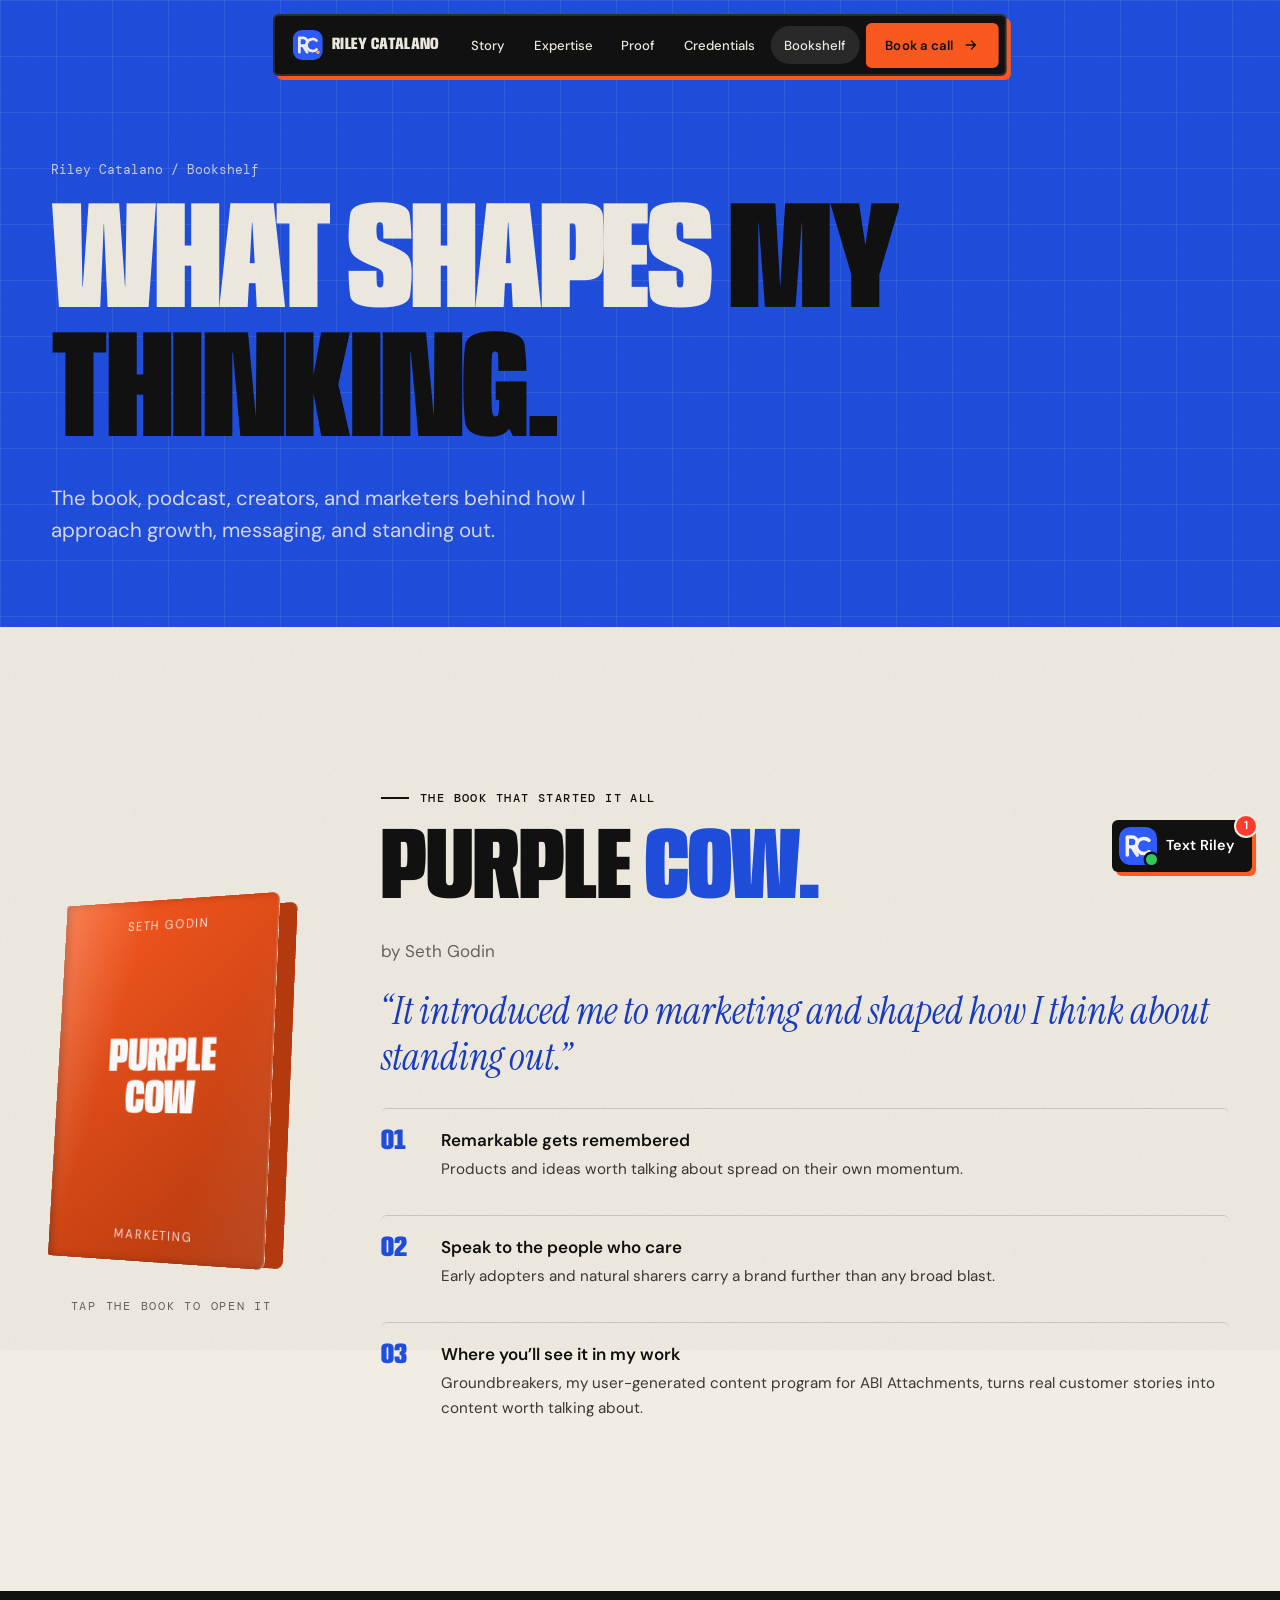
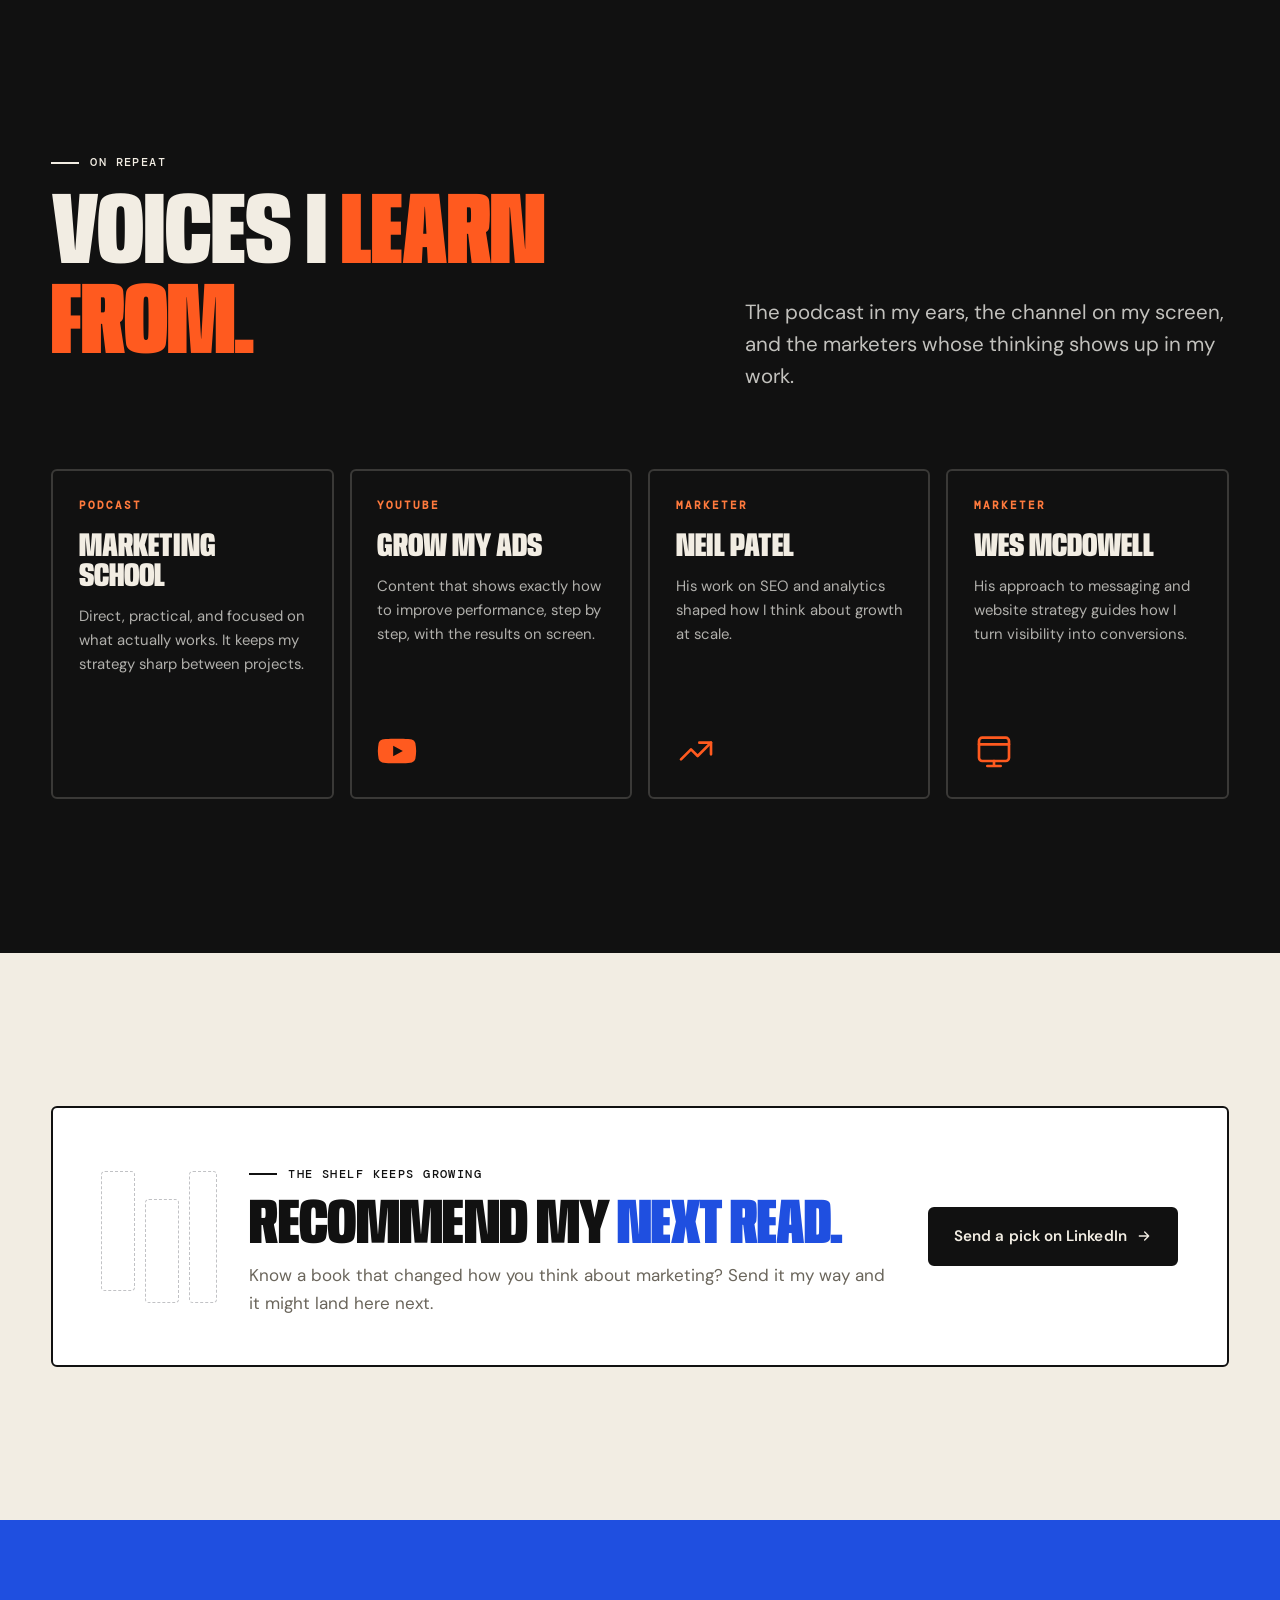
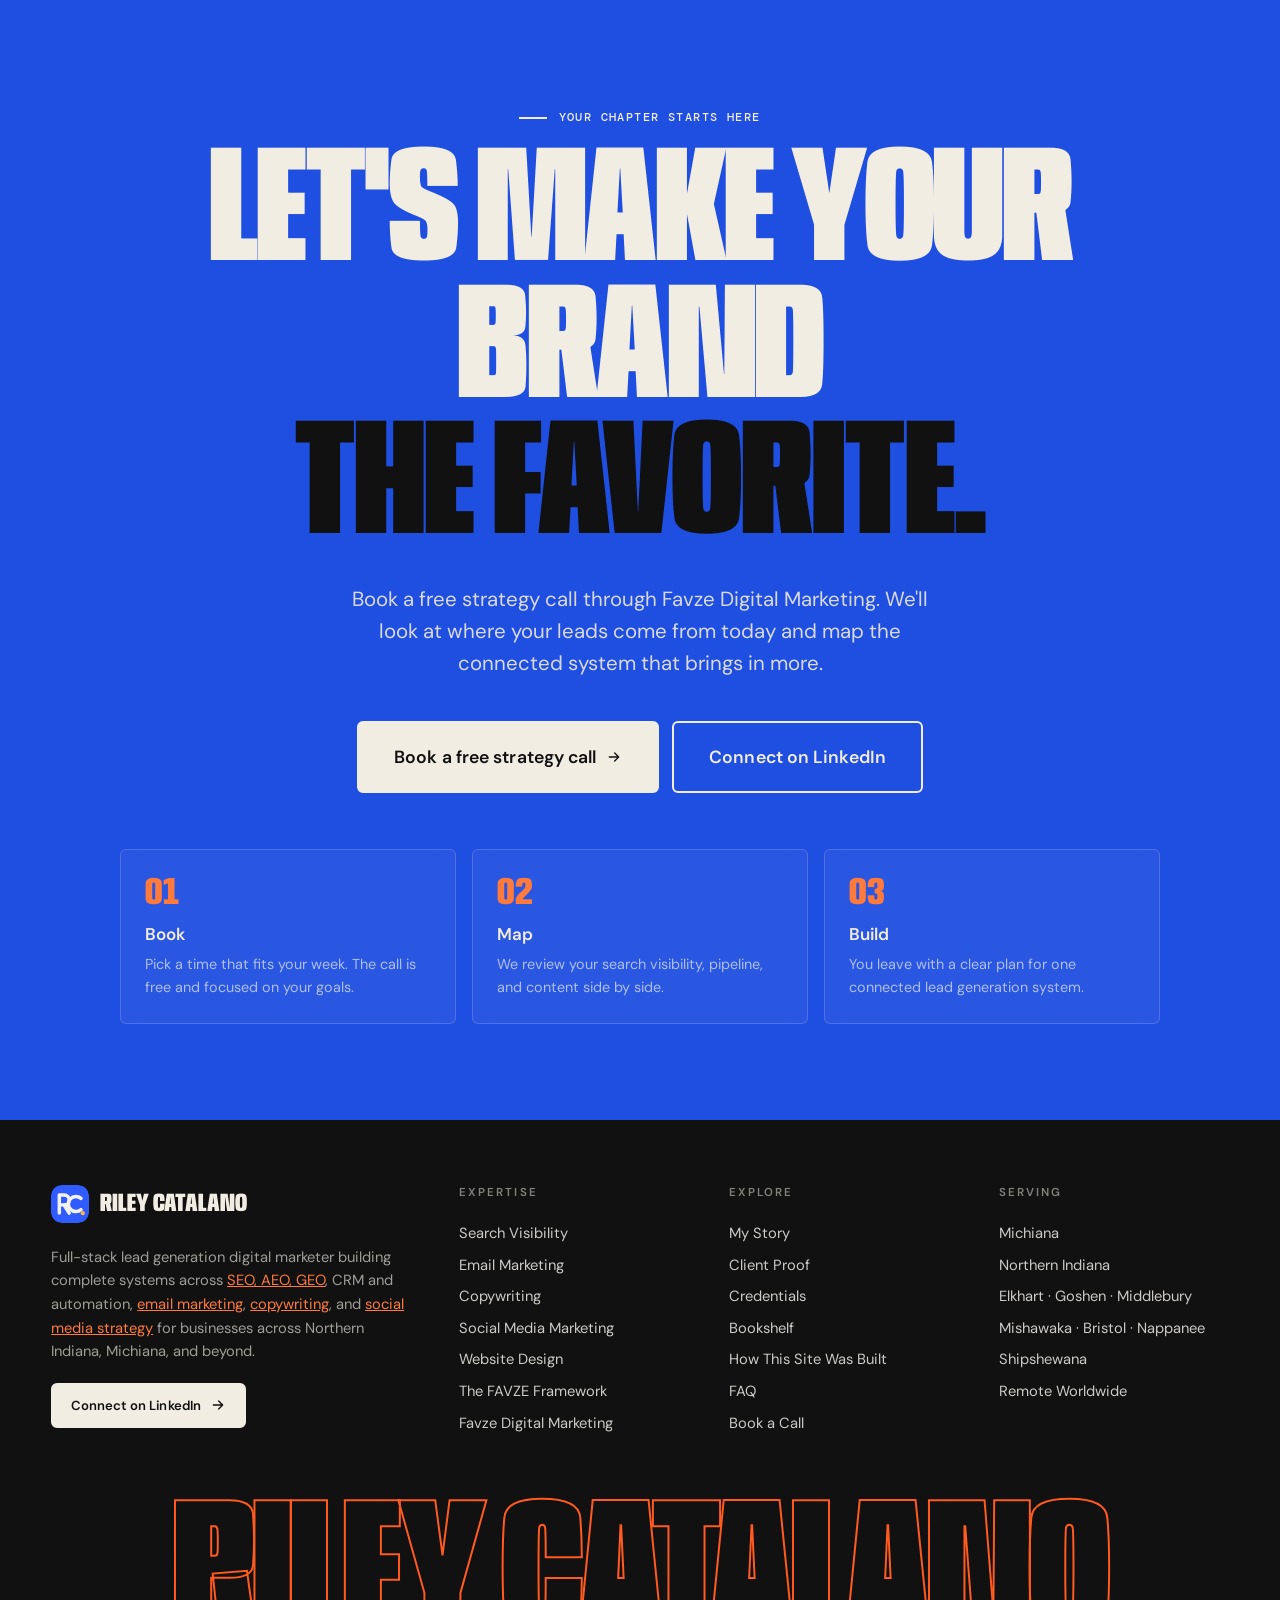
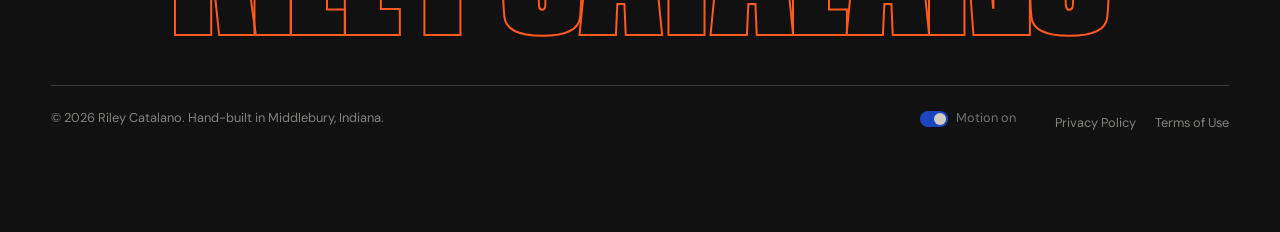
==== bookshelf.html @ 2ee54df8 "Poster restyle: cream, ink, cobalt, signal orange - Purple and lavender retired; flat color blocks, " ====
<!DOCTYPE html>
<html lang="en">
<head>
<meta charset="UTF-8">
<meta name="viewport" content="width=device-width, initial-scale=1.0">
<meta name="theme-color" content="#060918">
<title>Bookshelf: What Shapes My Thinking | Riley Catalano</title>
<meta name="description" content="The book, podcast, YouTube creator, and marketers that shape how Riley Catalano approaches growth, messaging, SEO, and standing out, starting with Purple Cow by Seth Godin.">
<meta name="author" content="Riley Catalano">
<meta name="robots" content="index, follow">
<link rel="canonical" href="https://rileycatalano.com/bookshelf">
<meta property="og:type" content="website">
<meta property="og:title" content="Bookshelf: What Shapes My Thinking | Riley Catalano">
<meta property="og:description" content="The book, podcast, YouTube creator, and marketers that shape how Riley Catalano approaches growth, messaging, SEO, and standing out, starting with Purple Cow by Seth Godin.">
<meta property="og:url" content="https://rileycatalano.com/bookshelf">
<meta property="og:site_name" content="Riley Catalano Portfolio">
<meta name="twitter:card" content="summary_large_image">
<meta name="twitter:title" content="Bookshelf: What Shapes My Thinking | Riley Catalano">
<meta name="twitter:description" content="The book, podcast, YouTube creator, and marketers that shape how Riley Catalano approaches growth, messaging, SEO, and standing out, starting with Purple Cow by Seth Godin.">
<link rel="icon" href="/assets/img/favicon.svg" type="image/svg+xml">
<link rel="preload" href="/assets/fonts/anybody-latin-standard-normal.woff2" as="font" type="font/woff2" crossorigin>
<link rel="preload" href="/assets/fonts/dm-sans-latin-opsz-normal.woff2" as="font" type="font/woff2" crossorigin>
<script>try{if(localStorage.getItem("rc-motion")==="off")document.documentElement.classList.add("rm")}catch(e){}</script>
<link rel="stylesheet" href="/assets/css/site.css">

<script type="application/ld+json">
{
 "@context": "https://schema.org",
 "@type": "CollectionPage",
 "name": "Bookshelf: What Shapes My Thinking | Riley Catalano",
 "url": "https://rileycatalano.com/bookshelf",
 "about": {
  "@type": "Person",
  "name": "Riley Catalano",
  "url": "https://rileycatalano.com/",
  "sameAs": [
   "https://rileycatalano.com",
   "https://www.linkedin.com/in/rileycatalano/"
  ]
 },
 "mainEntity": {
  "@type": "ItemList",
  "itemListElement": [
   {
    "@type": "ListItem",
    "position": 1,
    "item": {
     "@type": "Book",
     "name": "Purple Cow",
     "author": {
      "@type": "Person",
      "name": "Seth Godin"
     }
    }
   },
   {
    "@type": "ListItem",
    "position": 2,
    "item": {
     "@type": "PodcastSeries",
     "name": "Marketing School"
    }
   },
   {
    "@type": "ListItem",
    "position": 3,
    "item": {
     "@type": "CreativeWorkSeries",
     "name": "Grow My Ads"
    }
   },
   {
    "@type": "ListItem",
    "position": 4,
    "item": {
     "@type": "Person",
     "name": "Neil Patel"
    }
   },
   {
    "@type": "ListItem",
    "position": 5,
    "item": {
     "@type": "Person",
     "name": "Wes McDowell"
    }
   }
  ]
 }
}
</script>
<script type="application/ld+json">
{
 "@context": "https://schema.org",
 "@type": "BreadcrumbList",
 "itemListElement": [
  {
   "@type": "ListItem",
   "position": 1,
   "name": "Riley Catalano",
   "item": "https://rileycatalano.com/"
  },
  {
   "@type": "ListItem",
   "position": 2,
   "name": "Bookshelf",
   "item": "https://rileycatalano.com/bookshelf"
  }
 ]
}
</script>
</head>
<body>
<a class="skip" href="#main">Skip to content</a>
<div class="progress" aria-hidden="true"></div>
<div class="grain" aria-hidden="true"></div>
<div class="cursor-ring" aria-hidden="true"><span></span></div>
<div class="cursor" aria-hidden="true"></div>

<header class="nav" role="banner">
  <a href="/" class="nav-logo" aria-label="Riley Catalano, home"><svg class="rc-mark" viewBox="0 0 48 48" aria-hidden="true" focusable="false"><rect width="48" height="48" rx="13" fill="#2F5BFF"/><g fill="none" stroke="#F4F2ED" stroke-width="4.4" stroke-linecap="round" stroke-linejoin="round"><path d="M10.5 35.5V12.5h6.2a6.3 6.3 0 0 1 0 12.6h-6.2M16.4 25.1l6.6 10.4"/><path d="M37.92 16.87A9.6 9.6 0 1 0 37.92 31.13"/></g><circle cx="40.2" cy="35.6" r="2.7" fill="#FFB23E"/></svg>Riley Catalano</a>
  <nav aria-label="Primary">
    <ul class="nav-links">
      <li><a href="/#story">Story</a></li>
      <li><a href="/#expertise">Expertise</a>
        <div class="nav-drop">
          <a href="/search-visibility">Search Visibility <small>SEO · AEO · GEO</small></a>
          <a href="/email-marketing">Email Marketing <small>Automation</small></a>
          <a href="/copywriting">Copywriting <small>Brand + Articles</small></a>
          <a href="/social-media-marketing">Social Media <small>9 platforms</small></a>
          <a href="/website-design">Website Design <small>Design + Build</small></a>
        </div>
      </li>
      <li class="hide-md"><a href="/#proof">Proof</a></li>
      <li><a href="/certifications">Credentials</a></li>
      <li><a href="/bookshelf" aria-current="page">Bookshelf</a></li>
    </ul>
  </nav>
  <a href="/#book" class="btn btn-sm" data-magnetic=".25">Book a call <span class="arrow"><svg width="16" height="16" viewBox="0 0 24 24" fill="none" stroke="currentColor" stroke-width="2" stroke-linecap="round" stroke-linejoin="round" aria-hidden="true"><path d="M5 12h14M13 6l6 6-6 6"/></svg></span></a>
  <button class="menu-btn" aria-label="Open menu" aria-expanded="false" aria-controls="mobile-menu"><span></span></button>
</header>

<div class="mobile-menu" id="mobile-menu">
  <a href="/#story">Story</a>
  <a href="/#expertise">Expertise</a>
  <a href="/#proof">Proof</a>
  <a href="/certifications">Credentials</a>
  <a href="/bookshelf">Bookshelf</a>
  <a href="/#book">Book a call</a>
  <div class="mm-sub">
    <a href="/search-visibility">Search Visibility</a><a href="/email-marketing">Email Marketing</a><a href="/copywriting">Copywriting</a><a href="/social-media-marketing">Social Media</a><a href="/website-design">Website Design</a>
  </div>
</div>

<main id="main">
<section class="page-hero" data-theme="dark" aria-labelledby="ph-title">
  <div class="aurora" aria-hidden="true"><b></b><b></b><b></b><b></b></div>
  <div class="hero-grid" aria-hidden="true"></div>
  <div class="wrap">
    <nav class="crumbs" aria-label="Breadcrumb"><a href="/">Riley Catalano</a><span aria-hidden="true">/</span><span aria-current="page">Bookshelf</span></nav>
    <h1 id="ph-title" data-split>What shapes <em>my thinking.</em></h1>
    <p class="lead" data-reveal>The book, podcast, creators, and marketers behind how I approach growth, messaging, and standing out.</p>
  </div>
</section>

<section class="section" aria-labelledby="pc-title">
  <div class="wrap shelf-feature">
    <div class="book-wrap" data-reveal><button type="button" class="book-btn" aria-pressed="false" aria-label="Open Purple Cow by Seth Godin to read my margin note" data-cursor="Open">
      <span class="book" style="--c1:#FF5A1F;--c2:#B83A0E">
        <span class="shadow"></span><span class="back"></span><span class="spine"></span><span class="pages"></span>
        <span class="inside"><span class="note-k">My margin note</span><span class="note">Stand out instead of blending in.</span><span class="note-s">Remarkable gets remembered.<br>Remembered gets chosen.</span><span class="note-sig">Riley</span></span>
        <span class="front"><span class="cover-in" aria-hidden="true"><i>Property of</i>Riley Catalano</span><span class="a">Seth Godin</span><span class="t">Purple<br>Cow</span><span class="a">Marketing</span></span>
      </span>
    </button><p class="book-hint" aria-hidden="true">Tap the book to open it</p></div>
    <div>
      <span class="eyebrow" data-reveal>The book that started it all</span>
      <h2 class="h2" id="pc-title" data-split>Purple <em>Cow.</em></h2>
      <p class="muted" data-reveal>by Seth Godin</p>
      <p class="pull" data-reveal>“It introduced me to marketing and shaped how I think about standing out.”</p>
      <div class="lessons">
        <div class="lesson" data-reveal><b>01</b><div><h4>Remarkable gets remembered</h4><p>Products and ideas worth talking about spread on their own momentum.</p></div></div>
        <div class="lesson" data-reveal><b>02</b><div><h4>Speak to the people who care</h4><p>Early adopters and natural sharers carry a brand further than any broad blast.</p></div></div>
        <div class="lesson" data-reveal><b>03</b><div><h4>Where you’ll see it in my work</h4><p>Groundbreakers, my user-generated content program for ABI Attachments, turns real customer stories into content worth talking about.</p></div></div>
      </div>
    </div>
  </div>
</section>

<section class="section dark" data-theme="dark" aria-labelledby="minds-title">
  <div class="wrap">
    <div class="section-head">
      <div><span class="eyebrow" data-reveal>On repeat</span><h2 class="h2" id="minds-title" data-split>Voices I <em>learn from.</em></h2></div>
      <p class="lead" data-reveal>The podcast in my ears, the channel on my screen, and the marketers whose thinking shows up in my work.</p>
    </div>
    <div class="minds">
      <article class="mind" data-reveal><span class="kind">Podcast</span><h3>Marketing School</h3><p>Direct, practical, and focused on what actually works. It keeps my strategy sharp between projects.</p><div class="ic"><div class="eq" aria-hidden="true"><i style="--i:0"></i><i style="--i:1"></i><i style="--i:2"></i><i style="--i:3"></i><i style="--i:4"></i><i style="--i:5"></i><i style="--i:6"></i><i style="--i:7"></i><i style="--i:8"></i></div></div></article>
      <article class="mind" data-reveal style="--d:.08s"><span class="kind">YouTube</span><h3>Grow My Ads</h3><p>Content that shows exactly how to improve performance, step by step, with the results on screen.</p><div class="ic"><svg viewBox="0 0 24 24" fill="currentColor" aria-hidden="true"><path d="M23 7.2a3 3 0 0 0-2.1-2.1C19 4.6 12 4.6 12 4.6s-7 0-8.9.5A3 3 0 0 0 1 7.2 31 31 0 0 0 .5 12 31 31 0 0 0 1 16.8a3 3 0 0 0 2.1 2.1c1.9.5 8.9.5 8.9.5s7 0 8.9-.5a3 3 0 0 0 2.1-2.1 31 31 0 0 0 .5-4.8 31 31 0 0 0-.5-4.8zM9.7 15.1V8.9L15.5 12z"/></svg></div></article>
      <article class="mind" data-reveal style="--d:.16s"><span class="kind">Marketer</span><h3>Neil Patel</h3><p>His work on SEO and analytics shaped how I think about growth at scale.</p><div class="ic"><svg viewBox="0 0 24 24" fill="none" stroke="currentColor" stroke-width="1.6" stroke-linecap="round" stroke-linejoin="round" aria-hidden="true"><path d="M3 17l6-6 4 4 8-8"/><path d="M14 7h7v7"/></svg></div></article>
      <article class="mind" data-reveal style="--d:.24s"><span class="kind">Marketer</span><h3>Wes McDowell</h3><p>His approach to messaging and website strategy guides how I turn visibility into conversions.</p><div class="ic"><svg viewBox="0 0 24 24" fill="none" stroke="currentColor" stroke-width="1.6" stroke-linecap="round" stroke-linejoin="round" aria-hidden="true"><rect x="3" y="4" width="18" height="14" rx="2"/><path d="M3 8h18M8 21h8M12 18v3"/></svg></div></article>
    </div>
  </div>
</section>

<section class="section" aria-labelledby="next-title">
  <div class="wrap">
    <div class="next-up" data-reveal>
      <div class="ghost-books" aria-hidden="true"><i></i><i></i><i></i></div>
      <div><span class="eyebrow">The shelf keeps growing</span><h2 class="h2" id="next-title" style="font-size:clamp(2.2rem,5vw,4rem);margin:.8rem 0 .6rem">Recommend my <em>next read.</em></h2><p class="muted">Know a book that changed how you think about marketing? Send it my way and it might land here next.</p></div>
      <a href="https://www.linkedin.com/in/rileycatalano/" target="_blank" rel="noopener noreferrer" class="btn" data-magnetic>Send a pick on LinkedIn <span class="arrow"><svg width="16" height="16" viewBox="0 0 24 24" fill="none" stroke="currentColor" stroke-width="2" stroke-linecap="round" stroke-linejoin="round" aria-hidden="true"><path d="M5 12h14M13 6l6 6-6 6"/></svg></span></a>
    </div>
  </div>
</section>
</main>

<section class="finale" id="book" data-theme="dark" aria-labelledby="book-title">
  <div class="aurora" aria-hidden="true"><b></b><b></b><b></b><b></b></div>
  <div class="wrap">
    <span class="eyebrow" data-reveal>Your chapter starts here</span>
    <h2 class="finale-title" id="book-title" data-reveal style="--d:.1s">Let's make your brand <em>the favorite.</em></h2>
    <p class="lead" data-reveal style="--d:.2s">Book a free strategy call through Favze Digital Marketing. We'll look at where your leads come from today and map the connected system that brings in more.</p>
    <div class="hero-ctas" style="justify-content:center" data-reveal>
      <a href="https://favze.com/free-consultation" class="btn btn-light big-cta" data-magnetic data-cursor="Book" data-burst>Book a free strategy call <span class="arrow"><svg width="16" height="16" viewBox="0 0 24 24" fill="none" stroke="currentColor" stroke-width="2" stroke-linecap="round" stroke-linejoin="round" aria-hidden="true"><path d="M5 12h14M13 6l6 6-6 6"/></svg></span></a>
      <a href="https://www.linkedin.com/in/rileycatalano/" target="_blank" rel="noopener noreferrer" class="btn btn-ghost big-cta" data-magnetic>Connect on LinkedIn</a>
    </div>
    <div class="book-cards">
      <div class="book-card" data-reveal><b>01</b><h4>Book</h4><p>Pick a time that fits your week. The call is free and focused on your goals.</p></div>
      <div class="book-card" data-reveal style="--d:.1s"><b>02</b><h4>Map</h4><p>We review your search visibility, pipeline, and content side by side.</p></div>
      <div class="book-card" data-reveal style="--d:.2s"><b>03</b><h4>Build</h4><p>You leave with a clear plan for one connected lead generation system.</p></div>
    </div>
  </div>
</section>

<footer class="footer" data-theme="dark">
  <div class="wrap">
    <div class="footer-grid">
      <div>
        <a href="/" class="footer-brand"><svg class="rc-mark" viewBox="0 0 48 48" aria-hidden="true" focusable="false"><rect width="48" height="48" rx="13" fill="#2F5BFF"/><g fill="none" stroke="#F4F2ED" stroke-width="4.4" stroke-linecap="round" stroke-linejoin="round"><path d="M10.5 35.5V12.5h6.2a6.3 6.3 0 0 1 0 12.6h-6.2M16.4 25.1l6.6 10.4"/><path d="M37.92 16.87A9.6 9.6 0 1 0 37.92 31.13"/></g><circle cx="40.2" cy="35.6" r="2.7" fill="#FFB23E"/></svg>Riley Catalano</a>
        <p>Full-stack lead generation digital marketer building complete systems across <a href="/search-visibility">SEO, AEO, GEO</a>, CRM and automation, <a href="/email-marketing">email marketing</a>, <a href="/copywriting">copywriting</a>, and <a href="/social-media-marketing">social media strategy</a> for businesses across Northern Indiana, Michiana, and beyond.</p>
        <a href="https://www.linkedin.com/in/rileycatalano/" target="_blank" rel="noopener noreferrer" class="btn btn-sm btn-light">Connect on LinkedIn <span class="arrow"><svg width="16" height="16" viewBox="0 0 24 24" fill="none" stroke="currentColor" stroke-width="2" stroke-linecap="round" stroke-linejoin="round" aria-hidden="true"><path d="M5 12h14M13 6l6 6-6 6"/></svg></span></a>
      </div>
      <div class="col">
        <h4>Expertise</h4>
        <a href="/search-visibility">Search Visibility</a>
        <a href="/email-marketing">Email Marketing</a>
        <a href="/copywriting">Copywriting</a>
        <a href="/social-media-marketing">Social Media Marketing</a>
        <a href="/website-design">Website Design</a>
        <a href="https://favze.com/favze-framework">The FAVZE Framework</a>
        <a href="https://favze.com">Favze Digital Marketing</a>
      </div>
      <div class="col">
        <h4>Explore</h4>
        <a href="/#story">My Story</a>
        <a href="/#proof">Client Proof</a>
        <a href="/certifications">Credentials</a>
        <a href="/bookshelf">Bookshelf</a>
        <a href="/how-its-built">How This Site Was Built</a>
        <a href="/#faq">FAQ</a>
        <a href="/#book">Book a Call</a>
      </div>
      <div class="col">
        <h4>Serving</h4>
        <a href="https://favze.com/areas-served">Michiana</a>
        <a href="https://favze.com/areas-served">Northern Indiana</a>
        <a href="https://favze.com/areas-served">Elkhart · Goshen · Middlebury</a>
        <a href="https://favze.com/areas-served">Mishawaka · Bristol · Nappanee</a>
        <a href="https://favze.com/areas-served">Shipshewana</a>
        <a href="https://favze.com/areas-served">Remote Worldwide</a>
      </div>
    </div>
    <div class="footer-word" aria-hidden="true">Riley Catalano</div>
    <div class="footer-legal">
      <span>© <span data-year>2026</span> Riley Catalano. Hand-built in Middlebury, Indiana.</span>
      <span><a href="/privacy-policy">Privacy Policy</a><a href="/terms-of-use">Terms of Use</a></span>
    </div>
  </div>
</footer>

<div class="toast" role="status" aria-live="polite"></div>
<script src="/assets/js/lenis.min.js" defer></script>
<script src="/assets/js/site.js" defer></script>
<script src="/assets/js/chat.js" defer></script>
</body>
</html>
---- assets/css/site.css ----
/* =========================================================
   Riley Catalano · Site design system
   Fonts are self-hosted for speed and privacy.
   ========================================================= */

@font-face{font-family:'Anybody';src:url('../fonts/anybody-latin-standard-normal.woff2') format('woff2');font-weight:100 900;font-stretch:50% 150%;font-style:normal;font-display:swap}
@font-face{font-family:'Anybody';src:url('../fonts/anybody-latin-standard-italic.woff2') format('woff2');font-weight:100 900;font-stretch:50% 150%;font-style:italic;font-display:swap}
@font-face{font-family:'DM Sans';src:url('../fonts/dm-sans-latin-opsz-normal.woff2') format('woff2');font-weight:100 1000;font-style:normal;font-display:swap}
@font-face{font-family:'DM Sans';src:url('../fonts/dm-sans-latin-opsz-italic.woff2') format('woff2');font-weight:100 1000;font-style:italic;font-display:swap}
@font-face{font-family:'Instrument Serif';src:url('../fonts/instrument-serif-latin-400-normal.woff2') format('woff2');font-weight:400;font-style:normal;font-display:swap}
@font-face{font-family:'DM Mono';src:url('../fonts/dm-mono-latin-400-normal.woff2') format('woff2');font-weight:400;font-style:normal;font-display:swap}
@font-face{font-family:'DM Mono';src:url('../fonts/dm-mono-latin-500-normal.woff2') format('woff2');font-weight:500;font-style:normal;font-display:swap}
@font-face{font-family:'Instrument Serif';src:url('../fonts/instrument-serif-latin-400-italic.woff2') format('woff2');font-weight:400;font-style:italic;font-display:swap}

:root{
  /* Poster system: cream paper, ink, cobalt, signal orange. Flat color, hard edges, big condensed type. */
  --paper:#F2EDE3;
  --paper-2:#E7E0D2;
  --ink:#111111;
  --ink-2:#3A3833;
  --muted:#6A655B;
  --night:#111111;
  --night-2:#1C1C1C;
  --blue:#173CC4;
  --electric:#1F4FE0;
  --cobalt:var(--electric);
  --sky:#FF7A3D;
  --amber:#FF5A1F;
  --orange:var(--amber);
  --blush:var(--amber);
  --lilac:#F2EDE3;
  --mint:#34c759;
  --line:rgba(17,17,17,.16);
  --line-light:rgba(242,237,227,.18);
  --display:'Anybody','Arial Narrow',sans-serif;
  --body:'DM Sans',system-ui,sans-serif;
  --serif:'Instrument Serif',Georgia,serif;
  --mono:'DM Mono',ui-monospace,Menlo,monospace;
  --gutter:clamp(16px,4vw,56px);
  --max:1320px;
  --r:6px;
  --ease:cubic-bezier(.22,1,.36,1);
  --spring:cubic-bezier(.34,1.56,.64,1);
}

*,*::before,*::after{box-sizing:border-box;margin:0;padding:0}
html{-webkit-text-size-adjust:100%;scroll-padding-top:90px}
html.lenis,html.lenis body{height:auto}
.lenis.lenis-smooth{scroll-behavior:auto!important}
body{background:var(--paper);color:var(--ink);font-family:var(--body);font-size:17px;line-height:1.6;font-weight:400;font-optical-sizing:auto;overflow-x:hidden;-webkit-font-smoothing:antialiased;text-rendering:optimizeLegibility}
img,svg{display:block;max-width:100%}
a{color:inherit}
button{font:inherit;color:inherit;background:none;border:0;cursor:pointer}
::selection{background:var(--electric);color:#fff}
:focus-visible{outline:2px solid var(--electric);outline-offset:3px;border-radius:6px}
.sr-only{position:absolute;width:1px;height:1px;padding:0;margin:-1px;overflow:hidden;clip:rect(0,0,0,0);white-space:nowrap;border:0}
.skip{position:fixed;left:16px;top:-60px;z-index:1000;background:var(--ink);color:var(--paper);padding:.7rem 1.1rem;border-radius:999px;text-decoration:none;transition:top .3s var(--ease)}
.skip:focus{top:16px}

@view-transition{navigation:auto}
::view-transition-old(root){animation:vt-out .35s var(--ease) both}
::view-transition-new(root){animation:vt-in .55s var(--ease) both}
@keyframes vt-out{to{opacity:0;transform:translateY(-14px)}}
@keyframes vt-in{from{opacity:0;transform:translateY(18px)}}

/* ---------- Grain ---------- */
.grain{position:fixed;inset:-50%;z-index:900;pointer-events:none;opacity:.075;mix-blend-mode:multiply;
  background-image:url("data:image/svg+xml,%3Csvg xmlns='http://www.w3.org/2000/svg' width='220' height='220'%3E%3Cfilter id='n'%3E%3CfeTurbulence type='fractalNoise' baseFrequency='.9' numOctaves='3' stitchTiles='stitch'/%3E%3CfeColorMatrix values='0 0 0 0 0 0 0 0 0 0 0 0 0 0 0 0 0 0 .9 0'/%3E%3C/filter%3E%3Crect width='100%25' height='100%25' filter='url(%23n)'/%3E%3C/svg%3E");
  animation:grain 1.2s steps(6) infinite}
@keyframes grain{0%{transform:translate(0,0)}20%{transform:translate(-3%,2%)}40%{transform:translate(2%,-3%)}60%{transform:translate(-2%,-1%)}80%{transform:translate(3%,3%)}100%{transform:translate(0,0)}}

/* ---------- Cursor ---------- */
.cursor,.cursor-ring{position:fixed;top:0;left:0;pointer-events:none;z-index:950;opacity:0;transition:opacity .3s}
.cursor{width:8px;height:8px;margin:-4px 0 0 -4px;border-radius:50%;background:var(--electric)}
.cursor-ring{width:44px;height:44px;margin:-22px 0 0 -22px;border-radius:50%;border:1.5px solid var(--electric);display:grid;place-items:center;transition:width .35s var(--ease),height .35s var(--ease),margin .35s var(--ease),background .35s,border-color .35s,opacity .3s}
.cursor-ring span{font-size:.62rem;font-weight:600;letter-spacing:.12em;text-transform:uppercase;color:#fff;opacity:0;transition:opacity .2s}
.has-cursor .cursor,.has-cursor .cursor-ring{opacity:1}
.cursor-ring.is-hover{width:70px;height:70px;margin:-35px 0 0 -35px;background:rgba(61,107,255,.14)}
.cursor-ring.is-label{width:92px;height:92px;margin:-46px 0 0 -46px;background:var(--electric);border-color:var(--electric)}
.cursor-ring.is-label span{opacity:1}
.cursor-ring.is-label + .cursor,.cursor.is-hidden{opacity:0!important}

/* ---------- Progress ---------- */
.progress{position:fixed;top:0;left:0;height:3px;width:100%;z-index:960;transform-origin:0 50%;transform:scaleX(var(--p,0));background:linear-gradient(90deg,var(--electric),var(--lilac),var(--blush))}

/* ---------- Nav ---------- */
.nav{position:fixed;top:14px;left:50%;transform:translateX(-50%);z-index:800;display:flex;align-items:center;gap:.4rem;padding:.42rem .42rem .42rem 1.1rem;border-radius:999px;background:rgba(245,243,238,.72);backdrop-filter:blur(18px) saturate(1.6);-webkit-backdrop-filter:blur(18px) saturate(1.6);border:1px solid rgba(255,255,255,.6);box-shadow:0 10px 40px -12px rgba(11,13,26,.25);width:max-content;max-width:calc(100% - 24px);transition:transform .5s var(--ease),background .4s}
.nav.is-hidden{transform:translate(-50%,-200%)}
.nav.on-dark{background:rgba(13,18,48,.55);border-color:rgba(255,255,255,.12);color:var(--paper)}
.nav-logo{font-family:var(--display);font-weight:800;font-stretch:72%;font-size:1.05rem;letter-spacing:.02em;text-transform:uppercase;text-decoration:none;margin-right:.7rem;display:flex;align-items:center;gap:.55rem;white-space:nowrap}
.nav-logo i{width:9px;height:9px;border-radius:50%;background:var(--electric);box-shadow:0 0 0 4px rgba(61,107,255,.22);animation:pulse 2.4s ease-in-out infinite}
@keyframes pulse{50%{box-shadow:0 0 0 8px rgba(61,107,255,0)}}
.nav-links{display:flex;align-items:center;gap:.1rem;list-style:none}
.nav-links>li{position:relative}
.nav-links a,.nav-links button{display:block;font-size:.82rem;font-weight:500;text-decoration:none;padding:.55rem .85rem;border-radius:999px;transition:background .25s,color .25s;white-space:nowrap}
.nav-links a:hover,.nav-links button:hover,.nav-links a[aria-current="page"]{background:rgba(11,13,26,.07)}
.nav.on-dark .nav-links a:hover,.nav.on-dark .nav-links button:hover,.nav.on-dark .nav-links a[aria-current="page"]{background:rgba(255,255,255,.1)}
.nav-drop{position:absolute;top:calc(100% + 10px);left:50%;transform:translate(-50%,6px);min-width:240px;padding:.5rem;border-radius:18px;background:var(--paper);color:var(--ink);box-shadow:0 24px 60px -18px rgba(11,13,26,.35);border:1px solid var(--line);opacity:0;visibility:hidden;transition:all .3s var(--ease)}
.nav-links li:hover .nav-drop,.nav-links li:focus-within .nav-drop,.nav-drop.open{opacity:1;visibility:visible;transform:translate(-50%,0)}
.nav-drop a{display:flex!important;justify-content:space-between;align-items:center;padding:.7rem .9rem!important;border-radius:12px!important}
.nav-drop a:hover{background:var(--paper-2)!important}
.nav-drop small{color:var(--muted);font-size:.72rem}
.btn{--bg:var(--ink);--fg:var(--paper);position:relative;display:inline-flex;align-items:center;gap:.6rem;padding:.95rem 1.5rem;border-radius:999px;background:var(--bg);color:var(--fg);text-decoration:none;font-weight:600;font-size:.95rem;letter-spacing:.005em;overflow:hidden;isolation:isolate;transition:transform .35s var(--ease),box-shadow .35s;will-change:transform}
.btn::before{content:'';position:absolute;inset:0;z-index:-1;background:linear-gradient(110deg,var(--electric),#173CC4 55%,var(--blush));transform:translateY(101%);transition:transform .55s var(--ease)}
.btn:hover::before{transform:translateY(0)}
.btn:hover{box-shadow:0 18px 40px -14px rgba(61,107,255,.6)}
.btn .arrow{display:inline-block;transition:transform .35s var(--ease)}
.btn:hover .arrow{transform:translateX(4px) rotate(-45deg)}
.btn-sm{padding:.62rem 1.1rem;font-size:.82rem}
.btn-light{--bg:var(--paper);--fg:var(--ink)}
.btn-light:hover{color:#fff}
.btn-ghost{--bg:transparent;--fg:currentColor;box-shadow:inset 0 0 0 1.5px currentColor}
.btn-ghost:hover{color:#fff;box-shadow:none}
.menu-btn{display:none;width:44px;height:44px;border-radius:50%;background:var(--ink);color:var(--paper);place-items:center}
.menu-btn span,.menu-btn span::before{display:block;width:16px;height:1.5px;background:currentColor;position:relative;transition:transform .35s var(--ease)}
.menu-btn span::before{content:'';position:absolute;top:5px}
.menu-btn span{transform:translateY(-2.5px)}
.menu-open .menu-btn span{transform:rotate(45deg)}
.menu-open .menu-btn span::before{transform:translateY(-5px) rotate(-90deg)}
.mobile-menu{position:fixed;inset:0;z-index:790;background:var(--night);color:var(--paper);display:flex;flex-direction:column;justify-content:center;padding:6rem var(--gutter) 3rem;clip-path:circle(0 at calc(100% - 40px) 40px);transition:clip-path .7s var(--ease);visibility:hidden}
.menu-open .mobile-menu{clip-path:circle(150% at calc(100% - 40px) 40px);visibility:visible}
.mobile-menu a{font-family:var(--display);font-weight:800;font-stretch:65%;text-transform:uppercase;font-size:clamp(2.4rem,11vw,4.5rem);line-height:1;text-decoration:none;padding:.2rem 0;display:block;opacity:0;transform:translateY(30px);transition:opacity .5s,transform .6s var(--ease)}
.menu-open .mobile-menu a{opacity:1;transform:none}
.mobile-menu a:nth-child(2){transition-delay:.05s}.mobile-menu a:nth-child(3){transition-delay:.1s}.mobile-menu a:nth-child(4){transition-delay:.15s}.mobile-menu a:nth-child(5){transition-delay:.2s}.mobile-menu a:nth-child(6){transition-delay:.25s}.mobile-menu a:nth-child(7){transition-delay:.3s}
.mobile-menu .mm-sub{display:flex;flex-wrap:wrap;gap:.5rem;margin-top:2rem}
.mobile-menu .mm-sub a{font-family:var(--body);font-size:.85rem;font-weight:500;text-transform:none;border:1px solid var(--line-light);border-radius:999px;padding:.55rem 1rem}

/* ---------- Layout ---------- */
.wrap{width:100%;max-width:var(--max);margin:0 auto;padding:0 var(--gutter)}
.section{padding:clamp(5rem,12vw,10rem) 0;position:relative}
.dark{background:var(--night);color:var(--paper)}
.dark .muted{color:rgba(245,243,238,.66)}
.muted{color:var(--muted)}
.eyebrow{display:inline-flex;align-items:center;gap:.7rem;font-size:.74rem;font-weight:600;letter-spacing:.2em;text-transform:uppercase}
.eyebrow::before{content:'';width:28px;height:1.5px;background:currentColor;opacity:.55}
.eyebrow .dot{width:7px;height:7px;border-radius:50%;background:var(--electric)}
.display{font-family:var(--display);font-weight:850;font-stretch:66%;text-transform:uppercase;line-height:.9;letter-spacing:-.005em}
.h2{font-family:var(--display);font-weight:850;font-stretch:64%;text-transform:uppercase;font-size:clamp(2.8rem,8vw,7rem);line-height:.88;letter-spacing:-.01em;margin:1.1rem 0 1.4rem}
.h2 em,.serif{font-family:var(--serif);font-style:italic;font-weight:400;text-transform:none;letter-spacing:-.01em;font-stretch:100%}
.h2 em{color:var(--electric)}
.dark .h2 em{color:var(--sky)}
.lead{font-size:clamp(1.08rem,1.6vw,1.3rem);line-height:1.55;max-width:44ch;color:var(--ink-2)}
.dark .lead{color:rgba(245,243,238,.78)}
.section-head{display:grid;grid-template-columns:1.3fr 1fr;gap:2rem 4rem;align-items:end;margin-bottom:clamp(2.5rem,6vw,5rem)}
.section-head .lead{justify-self:end}
.chip{display:inline-flex;align-items:center;gap:.4rem;font-size:.78rem;font-weight:500;padding:.38rem .8rem;border-radius:999px;border:1px solid var(--line);background:rgba(255,255,255,.5);white-space:nowrap}
.dark .chip{border-color:var(--line-light);background:rgba(255,255,255,.04)}
.textlink{text-decoration:none;background:linear-gradient(currentColor,currentColor) 0 100%/100% 1px no-repeat;transition:background-size .4s var(--ease)}
.textlink:hover{background-size:0 1px;background-position:100% 100%}

/* ---------- Reveal ---------- */
[data-reveal]{opacity:0;transform:translateY(34px);transition:opacity 1s var(--ease),transform 1.1s var(--ease);transition-delay:var(--d,0s)}
[data-reveal].is-in{opacity:1;transform:none}
.split .w{display:inline-block;overflow:hidden;vertical-align:top;padding-bottom:.06em;margin-bottom:-.06em}
.split .w>span{display:inline-block;transform:translateY(105%);transition:transform 1s var(--ease);transition-delay:calc(var(--i)*45ms)}
.split.is-in .w>span{transform:none}

/* ---------- Hero ---------- */
.hero{position:relative;min-height:100svh;background:var(--night);color:var(--paper);overflow:hidden;display:flex;flex-direction:column;justify-content:flex-end;padding:8rem 0 clamp(2rem,5vw,3.5rem);isolation:isolate}
.aurora{position:absolute;inset:-20%;z-index:-2;filter:blur(70px) saturate(1.3);transform:translate3d(calc(var(--mx,0)*-30px),calc(var(--my,0)*-30px),0)}
.aurora b{position:absolute;border-radius:50%;mix-blend-mode:screen;opacity:.85}
.aurora b:nth-child(1){width:55vw;height:55vw;left:5%;top:5%;background:radial-gradient(circle,#2b5fd4 0%,transparent 65%);animation:float1 18s ease-in-out infinite}
.aurora b:nth-child(2){width:45vw;height:45vw;right:0;top:15%;background:radial-gradient(circle,#173CC4 0%,transparent 65%);animation:float2 22s ease-in-out infinite}
.aurora b:nth-child(3){width:40vw;height:40vw;left:35%;bottom:0;background:radial-gradient(circle,#FFB23E 0%,transparent 62%);opacity:.55;animation:float3 26s ease-in-out infinite}
.aurora b:nth-child(4){width:30vw;height:30vw;left:0;bottom:10%;background:radial-gradient(circle,#0a3da3 0%,transparent 65%);animation:float2 20s ease-in-out infinite reverse}
@keyframes float1{50%{transform:translate(12vw,8vh) scale(1.15)}}
@keyframes float2{50%{transform:translate(-10vw,10vh) scale(.9)}}
@keyframes float3{50%{transform:translate(-8vw,-12vh) scale(1.2)}}
.hero-grid{position:absolute;inset:0;z-index:-1;background-image:linear-gradient(rgba(255,255,255,.05) 1px,transparent 1px),linear-gradient(90deg,rgba(255,255,255,.05) 1px,transparent 1px);background-size:80px 80px;mask-image:radial-gradient(ellipse 70% 60% at 50% 40%,#000 20%,transparent 75%);-webkit-mask-image:radial-gradient(ellipse 70% 60% at 50% 40%,#000 20%,transparent 75%)}
.hero-top{display:flex;justify-content:space-between;align-items:flex-start;gap:2rem;margin-bottom:auto;padding-top:2rem}
.hero-top .eyebrow{color:rgba(245,243,238,.8)}
.status{display:inline-flex;align-items:center;gap:.6rem;font-size:.8rem;padding:.5rem .95rem;border-radius:999px;background:rgba(255,255,255,.07);border:1px solid rgba(255,255,255,.14);backdrop-filter:blur(10px)}
.status i{width:8px;height:8px;border-radius:50%;background:var(--mint);box-shadow:0 0 12px var(--mint);animation:pulse-g 2s infinite}
@keyframes pulse-g{50%{opacity:.4}}
.kinetic{font-family:var(--display);text-transform:uppercase;line-height:.8;font-size:clamp(4.6rem,16.5vw,17rem);letter-spacing:-.015em;margin:clamp(2rem,6vh,4rem) 0 0;user-select:none;white-space:nowrap}
.kinetic .row{display:block;will-change:transform}
.kinetic .row+.row{margin-left:clamp(1rem,8vw,9rem)}
.kinetic .ch{display:inline-block;font-weight:var(--w,820);font-stretch:var(--s,62%);transition:font-weight .5s var(--ease),font-stretch .5s var(--ease),color .4s;font-variation-settings:normal}
.kinetic .row:nth-child(2) .ch{color:transparent;-webkit-text-stroke:clamp(1.5px,.22vw,3px) var(--sky);transition:font-weight .5s var(--ease),font-stretch .5s var(--ease),color .35s,-webkit-text-stroke-color .35s}
.kinetic .row:nth-child(2) .ch.hot{color:var(--amber);-webkit-text-stroke-color:var(--amber)}
@keyframes sheen{to{background-position:300% 0}}
.hero-bottom{display:grid;grid-template-columns:1.2fr auto;gap:2rem 3rem;align-items:end;margin-top:clamp(1.5rem,4vh,2.6rem)}
.hero-sub{font-size:clamp(1.15rem,2vw,1.6rem);line-height:1.35;max-width:30ch;font-weight:300}
.hero-sub .serif{font-size:1.15em;color:var(--sky)}
.rotator{display:inline-grid;vertical-align:bottom;font-size:1.18em;height:1.25em;line-height:1.25;overflow:hidden;clip-path:inset(0 -10px)}
.rotator span{grid-area:1/1;font-family:var(--serif);font-style:italic;line-height:1.25;color:var(--blush);transform:translateY(115%);transition:transform .8s var(--ease)}
.rotator span.on{transform:none}
.rotator span.out{transform:translateY(-115%)}
.hero-ctas{display:flex;flex-wrap:wrap;gap:.8rem}
.float{position:absolute;z-index:2;padding:.85rem 1.1rem;border-radius:18px;background:rgba(255,255,255,.08);border:1px solid rgba(255,255,255,.16);backdrop-filter:blur(14px);-webkit-backdrop-filter:blur(14px);box-shadow:0 20px 50px -20px rgba(0,0,0,.6);transform:translate3d(calc(var(--mx,0)*var(--depth)*1px),calc(var(--my,0)*var(--depth)*1px),0);transition:transform .2s linear}
.float b{display:block;font-family:var(--display);font-weight:850;font-stretch:70%;font-size:1.8rem;line-height:1}
.float span{font-size:.72rem;letter-spacing:.06em;color:rgba(245,243,238,.72)}
.float-1{top:27%;right:7%;--depth:40;animation:bob 6s ease-in-out infinite}
.float-2{top:35.5%;right:20%;--depth:-28;animation:bob 7s ease-in-out infinite .8s}
.float-3{top:24%;right:33%;--depth:22;animation:bob 8s ease-in-out infinite 1.6s}
.float-inner{animation:inherit}
@keyframes bob{50%{translate:0 -12px}}
.scroll-cue{display:flex;align-items:center;gap:.7rem;font-size:.72rem;letter-spacing:.2em;text-transform:uppercase;color:rgba(245,243,238,.6);margin-top:2.2rem}
.scroll-cue i{width:1px;height:38px;background:linear-gradient(var(--paper),transparent);position:relative;overflow:hidden}
.scroll-cue i::after{content:'';position:absolute;left:0;top:-40%;width:1px;height:40%;background:var(--blush);animation:drip 1.8s var(--ease) infinite}
@keyframes drip{to{top:110%}}

/* ---------- Marquee ---------- */
.marquee{overflow:hidden;padding:1.4rem 0;border-block:1px solid var(--line);background:var(--paper);white-space:nowrap}
.marquee-track{display:inline-flex;gap:2.4rem;align-items:center;animation:marq var(--speed,38s) linear infinite;will-change:transform}
.marquee:hover .marquee-track{animation-play-state:paused}
.marquee-track span{font-family:var(--display);font-weight:800;font-stretch:62%;font-size:clamp(1.8rem,4vw,3.4rem);text-transform:uppercase;line-height:1}
.marquee-track span:nth-child(odd){color:transparent;-webkit-text-stroke:1.2px var(--ink)}
.marquee-track svg{width:28px;height:28px;color:var(--electric);flex:none}
@keyframes marq{to{transform:translateX(-50%)}}
.marquee.reverse .marquee-track{animation-direction:reverse}

/* ---------- Story timeline ---------- */
.story{background:var(--paper)}
.story-pin{position:relative}
.story-sticky{position:sticky;top:0;height:100vh;overflow:hidden;display:flex;flex-direction:column;justify-content:center}
.story-track{display:flex;gap:clamp(1.5rem,3vw,3rem);padding:0 var(--gutter);will-change:transform;align-items:stretch}
.chapter{flex:none;width:min(78vw,620px);min-height:min(68vh,560px);border-radius:28px;padding:clamp(1.6rem,3vw,2.6rem);position:relative;overflow:hidden;display:flex;flex-direction:column;background:#fff;border:1px solid var(--line);box-shadow:0 30px 60px -40px rgba(11,13,26,.4);transition:transform .6s var(--ease)}
.chapter .yr{position:absolute;right:-.06em;bottom:-.2em;font-family:var(--display);font-weight:900;font-stretch:58%;font-size:clamp(9rem,20vw,16rem);line-height:.8;color:transparent;-webkit-text-stroke:1.5px rgba(11,13,26,.09);pointer-events:none}
.chapter .num{font-size:.75rem;font-weight:600;letter-spacing:.2em;text-transform:uppercase;color:var(--muted);display:flex;justify-content:space-between;gap:1rem}
.chapter .num b{color:var(--electric);font-weight:600}
.chapter h3{font-family:var(--display);font-weight:850;font-stretch:64%;text-transform:uppercase;font-size:clamp(2.2rem,4.4vw,3.8rem);line-height:.9;margin:1.6rem 0 1rem}
.chapter h3 em{font-family:var(--serif);font-weight:400;text-transform:none;font-stretch:100%;color:var(--electric)}
.chapter p{color:var(--ink-2);max-width:46ch;position:relative}
.chapter .proof{margin-top:auto;padding-top:1.6rem;display:flex;flex-wrap:wrap;gap:.5rem;position:relative}
.chapter .proof .chip{background:var(--paper)}
.chapter.c-dark{background:var(--night);color:var(--paper);border-color:transparent}
.chapter.c-dark p{color:rgba(245,243,238,.75)}
.chapter.c-dark .yr{-webkit-text-stroke-color:rgba(255,255,255,.1)}
.chapter.c-dark .num{color:rgba(245,243,238,.55)}
.chapter.c-dark h3 em{color:var(--sky)}
.chapter.c-dark .proof .chip{background:rgba(255,255,255,.06);border-color:var(--line-light)}
.chapter.c-blue{background:linear-gradient(150deg,#0a3da3,#3d6bff 60%,#173CC4);color:#fff;border-color:transparent}
.chapter.c-blue p{color:rgba(255,255,255,.85)}
.chapter.c-blue .num,.chapter.c-blue .num b{color:rgba(255,255,255,.75)}
.chapter.c-blue h3 em{color:var(--blush)}
.chapter.c-blue .yr{-webkit-text-stroke-color:rgba(255,255,255,.2)}
.chapter.c-blue .proof .chip{background:rgba(255,255,255,.12);border-color:rgba(255,255,255,.25)}
.chapter.c-blush{background:linear-gradient(160deg,#fff0f6,#ffd6e8);}
.chapter.c-intro{background:transparent;border:0;box-shadow:none;justify-content:center;width:min(86vw,560px)}
.chapter.c-intro .h2{margin:1rem 0}
.chapter .big-stat{font-family:var(--display);font-weight:900;font-stretch:60%;font-size:clamp(3.6rem,7vw,5.6rem);line-height:.85;position:relative}
.chapter .big-stat{width:100%}
.chapter .big-stat small{display:block;font-family:var(--body);font-weight:500;font-size:.85rem;line-height:1.45;letter-spacing:.01em;text-transform:none;font-stretch:100%;margin:.7rem 0 .4rem;opacity:.78;max-width:42ch}
.story-rail{display:flex;align-items:center;gap:1rem;margin:clamp(1.5rem,4vh,3rem) var(--gutter) 0;font-size:.72rem;letter-spacing:.16em;text-transform:uppercase;color:var(--muted)}
.rail{flex:1;height:2px;background:var(--line);border-radius:2px;position:relative;overflow:hidden}
.rail i{position:absolute;inset:0;transform-origin:0 50%;transform:scaleX(var(--sp,0));background:linear-gradient(90deg,var(--electric),var(--blush))}
.story-years{display:flex;justify-content:space-between;gap:.5rem;margin:.7rem var(--gutter) 0;font-family:var(--display);font-weight:700;font-stretch:70%;font-size:.95rem;color:var(--muted)}
.story-years span{transition:color .3s}
.story-years span.on{color:var(--ink)}
/* Vertical fallback */
.story.is-stacked .story-sticky{position:static;height:auto;overflow:visible}
.story.is-stacked .story-pin{height:auto!important}
.story.is-stacked .story-track{flex-direction:column;transform:none!important;align-items:center}
.story.is-stacked .chapter{width:100%;max-width:680px;min-height:0}
.story.is-stacked .story-rail,.story.is-stacked .story-years{display:none}
.story.is-stacked .chapter.c-intro{padding-left:0}

/* ---------- Proof (iMessage) ---------- */
.proof-sec{overflow:hidden}
.proof-grid{display:grid;grid-template-columns:1fr minmax(300px,420px);gap:clamp(2.5rem,6vw,6rem);align-items:center}
.phone{position:relative;border-radius:52px;padding:12px;background:linear-gradient(145deg,#2a2d3a,#0c0e16);box-shadow:0 0 0 1.5px #3a3e4d,0 60px 120px -40px rgba(61,107,255,.55),0 30px 60px -30px rgba(0,0,0,.8);transform:rotate(-3deg) translateY(var(--py,0));transition:transform .2s linear}
.phone-screen{border-radius:42px;background:#000;min-height:600px;overflow:hidden;display:flex;flex-direction:column;font-family:-apple-system,BlinkMacSystemFont,'SF Pro Text','DM Sans',sans-serif}
.phone-bar{display:flex;justify-content:space-between;align-items:center;padding:16px 28px 0;font-size:.82rem;font-weight:600;color:#fff}
.phone-bar .island{width:96px;height:28px;border-radius:20px;background:#0a0a0a;box-shadow:inset 0 0 0 1px #1a1a1a}
.phone-head{display:flex;flex-direction:column;align-items:center;gap:6px;padding:18px 0 14px;border-bottom:1px solid #1c1c1e;background:rgba(28,28,30,.6)}
.avatar{width:58px;height:58px;border-radius:50%;display:grid;place-items:center;font-weight:600;font-size:1.25rem;color:#fff;background:linear-gradient(180deg,#a5a9b8,#6e7383)}
.phone-head b{font-size:.78rem;font-weight:500;color:#fff;display:flex;align-items:center;gap:4px}
.phone-head b::after{content:'›';color:#8e8e93;font-size:.9rem}
.thread{flex:1;padding:18px 14px 26px;display:flex;flex-direction:column;gap:6px;justify-content:flex-end}
.stamp{text-align:center;font-size:.68rem;color:#8e8e93;margin:0 0 10px}
.stamp b{font-weight:600}
.bubble{position:relative;align-self:flex-start;max-width:80%;padding:9px 14px;border-radius:20px;background:#26252a;color:#fff;font-size:1.02rem;line-height:1.28;opacity:0;transform:translateY(16px) scale(.9);transform-origin:0 100%;transition:opacity .45s,transform .6s var(--spring)}
.bubble.tail::before{content:'';position:absolute;left:-6px;bottom:0;width:18px;height:18px;background:#26252a;border-bottom-right-radius:14px 12px}
.bubble.tail::after{content:'';position:absolute;left:-10px;bottom:0;width:10px;height:18px;background:#000;border-bottom-right-radius:10px}
.bubble.in{opacity:1;transform:none}
.bubble.typing{display:flex;gap:4px;padding:13px 15px;width:auto}
.bubble.typing i{width:8px;height:8px;border-radius:50%;background:#8e8e93;animation:dots 1.2s infinite}
.bubble.typing i:nth-child(2){animation-delay:.15s}.bubble.typing i:nth-child(3){animation-delay:.3s}
@keyframes dots{0%,60%,100%{opacity:.35;transform:none}30%{opacity:1;transform:translateY(-3px)}}
.tapback{position:absolute;right:-16px;top:-26px;width:38px;height:38px;border-radius:50%;background:var(--mint);display:grid;place-items:center;box-shadow:0 0 0 3px #000;transform:scale(0);transition:transform .55s var(--spring)}
.tapback::before,.tapback::after{content:'';position:absolute;border-radius:50%;background:var(--mint);box-shadow:0 0 0 2px #000}
.tapback::before{width:12px;height:12px;right:-2px;bottom:-4px}
.tapback::after{width:6px;height:6px;right:-9px;bottom:-11px}
.tapback.pop{transform:scale(1)}
.tapback svg{width:20px;height:20px;position:relative;z-index:1;filter:drop-shadow(0 1px 2px rgba(0,0,0,.25))}
.delivered{align-self:flex-end;font-size:.66rem;color:#8e8e93;opacity:0;transition:opacity .5s}
.delivered.in{opacity:1}
.quote-scrub{font-family:var(--display);font-weight:850;font-stretch:62%;text-transform:uppercase;font-size:clamp(3rem,9vw,8.4rem);line-height:.86;letter-spacing:-.01em;margin-top:clamp(4rem,10vw,8rem)}
.quote-scrub .w{color:rgba(245,243,238,.14);transition:color .25s}
.quote-scrub .w.lit{color:var(--paper)}
.quote-scrub .w.accent.lit{color:transparent;background:linear-gradient(100deg,var(--sky),var(--lilac),var(--blush));-webkit-background-clip:text;background-clip:text}
.attrib{display:flex;align-items:center;gap:1rem;margin-top:2rem}
.attrib .avatar{width:48px;height:48px;font-size:1rem;background:linear-gradient(135deg,#FFC970,#D7E0FF)}
.attrib b{display:block;font-weight:600}
.attrib span{font-size:.88rem}
.stars{display:flex;gap:3px;color:#ffc94d;margin-bottom:1rem}
.stars svg{width:18px;height:18px}

/* ---------- Stats ---------- */
.stats{display:grid;grid-template-columns:repeat(3,1fr);border-top:1px solid var(--line)}
.stat{padding:clamp(1.6rem,3vw,2.6rem) clamp(1rem,2vw,1.8rem);border-bottom:1px solid var(--line);position:relative}
.stat:not(:nth-child(3n)){border-right:1px solid var(--line)}
.stat b{display:block;font-family:var(--display);font-weight:900;font-stretch:58%;font-size:clamp(3.8rem,9vw,8rem);line-height:.85;letter-spacing:-.01em;font-variant-numeric:tabular-nums}
.stat b sup{font-size:.4em;vertical-align:top;color:var(--electric);margin-left:.05em}
.stat>span{display:block;margin-top:.8rem;color:var(--muted);font-size:.95rem;max-width:26ch}

/* ---------- Bento ---------- */
.bento{display:grid;grid-template-columns:repeat(6,1fr);gap:clamp(.8rem,1.4vw,1.2rem)}
.tile{--sx:50%;--sy:50%;position:relative;border-radius:var(--r);padding:clamp(1.4rem,2.4vw,2rem);background:#fff;border:1px solid var(--line);overflow:hidden;text-decoration:none;color:inherit;display:flex;flex-direction:column;min-height:300px;isolation:isolate;transition:transform .5s var(--ease),box-shadow .5s var(--ease)}
.tile::before{content:'';position:absolute;inset:0;z-index:-1;opacity:0;transition:opacity .4s;background:radial-gradient(420px circle at var(--sx) var(--sy),rgba(61,107,255,.14),transparent 60%)}
.tile:hover::before{opacity:1}
.tile:hover{transform:translateY(-4px);box-shadow:0 30px 60px -36px rgba(11,13,26,.45)}
.tile h3{font-family:var(--display);font-weight:850;font-stretch:66%;text-transform:uppercase;font-size:clamp(1.9rem,3vw,2.7rem);line-height:.9;margin-bottom:.8rem}
.tile p{color:var(--ink-2);font-size:.95rem;max-width:48ch}
.tile .tags{display:flex;flex-wrap:wrap;gap:.4rem;margin-top:1rem}
.tile .go{margin-top:auto;padding-top:1.4rem;display:flex;justify-content:space-between;align-items:center;font-weight:600;font-size:.9rem}
.tile .go i{width:42px;height:42px;border-radius:50%;display:grid;place-items:center;background:var(--ink);color:var(--paper);font-style:normal;transition:transform .45s var(--ease),background .3s}
.tile:hover .go i{transform:rotate(-45deg);background:var(--electric)}
.t-search{grid-column:span 4;background:var(--night);color:var(--paper);border-color:transparent}
.t-search p{color:rgba(245,243,238,.72)}
.t-search .go i{background:var(--paper);color:var(--ink)}
.t-email{grid-column:span 2}
.t-copy{grid-column:span 2;background:linear-gradient(160deg,#fff,#eef2ff)}
.t-social{grid-column:span 2;background:linear-gradient(160deg,#FFF7EA,#FFEBC9)}
.t-ai{grid-column:span 2}
.t-favze{grid-column:span 6;background:linear-gradient(130deg,#0a3da3,#3d6bff 55%,#173CC4);color:#fff;border-color:transparent;min-height:0}
.t-favze p{color:rgba(255,255,255,.85)}
.t-favze .go i{background:#fff;color:var(--blue)}
.searchbox{margin:1.2rem 0 .6rem;padding:.85rem 1.1rem;border-radius:999px;background:rgba(255,255,255,.08);border:1px solid rgba(255,255,255,.16);display:flex;align-items:center;gap:.7rem;font-size:.95rem;min-height:50px}
.searchbox svg{width:18px;height:18px;opacity:.7;flex:none}
.searchbox .caret{display:inline-block;width:1.5px;height:1.1em;background:var(--sky);margin-left:2px;vertical-align:middle;animation:blink 1s steps(1) infinite}
@keyframes blink{50%{opacity:0}}
.ai-answer{border-radius:16px;padding:1rem 1.1rem;background:linear-gradient(135deg,rgba(61,107,255,.22),rgba(31,79,224,.16));border:1px solid rgba(242,237,227,.25);font-size:.9rem;line-height:1.5;opacity:0;transform:translateY(10px);transition:all .6s var(--ease)}
.ai-answer.show{opacity:1;transform:none}
.ai-answer b{color:var(--sky);font-weight:600;display:flex;align-items:center;gap:.4rem;font-size:.72rem;letter-spacing:.14em;text-transform:uppercase;margin-bottom:.4rem}
.flow{display:flex;flex-direction:column;gap:.45rem;margin:1rem 0}
.flow-node{display:flex;align-items:center;gap:.6rem;font-size:.82rem;font-weight:500;padding:.55rem .8rem;border-radius:12px;background:var(--paper);border:1px solid var(--line);position:relative}
.flow-node i{width:9px;height:9px;border-radius:50%;background:var(--electric);flex:none}
.flow-node:nth-child(2) i{background:#173CC4}.flow-node:nth-child(3) i{background:var(--blush)}.flow-node:nth-child(4) i{background:var(--mint)}
.flow-node .pkt{position:absolute;right:.8rem;font-size:.7rem;color:var(--muted)}
.flow-node.active{border-color:var(--electric);box-shadow:0 0 0 3px rgba(61,107,255,.15)}
.typed{font-family:var(--serif);font-style:italic;font-size:1.6rem;line-height:1.2;margin:1rem 0;min-height:2.6em;color:var(--blue)}
.typed .caret{display:inline-block;width:2px;height:1em;background:var(--blue);vertical-align:-.12em;margin-left:2px;animation:blink 1s steps(1) infinite}
.orbit{position:relative;height:200px;margin:.4rem 0 .8rem}
.orbit span{position:absolute;left:50%;top:50%;font-size:.75rem;font-weight:600;padding:.4rem .7rem;border-radius:999px;background:#fff;border:1px solid var(--line);white-space:nowrap;animation:orb 16s linear infinite;animation-delay:calc(var(--i)*-1.78s)}
@keyframes orb{from{transform:translate(-50%,-50%) rotate(0) translateX(88px) rotate(0)}to{transform:translate(-50%,-50%) rotate(360deg) translateX(88px) rotate(-360deg)}}
.orbit::after{content:'';position:absolute;left:50%;top:50%;width:46px;height:46px;margin:-23px 0 0 -23px;border-radius:50%;background:radial-gradient(circle at 30% 30%,#ffd6e8,#FFB23E);box-shadow:0 0 30px rgba(255,178,62,.6)}
.ai-list{display:grid;grid-template-columns:1fr 1fr;gap:.45rem;margin:1rem 0}
.ai-list span{font-size:.8rem;font-weight:500;padding:.55rem .7rem;border-radius:12px;background:var(--paper);border:1px solid var(--line);display:flex;align-items:center;gap:.45rem}
.ai-list span::before{content:'';width:6px;height:6px;border-radius:50%;background:var(--mint)}
.favze-row{display:grid;grid-template-columns:1fr 1.4fr;gap:2rem 3rem;align-items:center}
.favze-letters{display:flex;gap:.4rem}
.favze-letters button{flex:1;font-family:var(--display);font-weight:900;font-stretch:60%;font-size:clamp(3rem,7vw,6.5rem);line-height:1;padding:.6rem 0 .5rem;border-radius:18px;background:rgba(255,255,255,.1);border:1px solid rgba(255,255,255,.18);color:#fff;transition:all .4s var(--ease)}
.favze-letters button:hover,.favze-letters button.on{background:#fff;color:var(--blue);font-stretch:100%;transform:translateY(-4px)}
.favze-detail{min-height:6.5rem;margin-top:1.1rem}
.favze-detail b{display:block;font-family:var(--display);font-weight:800;font-stretch:70%;font-size:1.5rem;text-transform:uppercase;line-height:1;margin-bottom:.4rem}

/* ---------- Work cards ---------- */
.work{display:grid;grid-template-columns:repeat(3,1fr);gap:1rem}
.wcard{--rx:0deg;--ry:0deg;--sx:50%;--sy:50%;position:relative;border-radius:var(--r);padding:1.6rem;background:rgba(255,255,255,.04);border:1px solid var(--line-light);transform:perspective(900px) rotateX(var(--rx)) rotateY(var(--ry));transition:transform .25s ease-out,border-color .3s;overflow:hidden;isolation:isolate}
.wcard::before{content:'';position:absolute;inset:0;z-index:-1;background:radial-gradient(360px circle at var(--sx) var(--sy),rgba(242,237,227,.16),transparent 60%);opacity:0;transition:opacity .4s}
.wcard:hover::before{opacity:1}
.wcard:hover{border-color:rgba(242,237,227,.4)}
.wcard .wn{font-family:var(--display);font-weight:700;font-stretch:70%;font-size:.95rem;color:var(--sky);margin-bottom:2.4rem;display:flex;justify-content:space-between}
.wcard h3{font-family:var(--display);font-weight:800;font-stretch:72%;text-transform:uppercase;font-size:1.5rem;line-height:.95;margin-bottom:.7rem}
.wcard h3 a{text-decoration:none}
.wcard p{font-size:.92rem;color:rgba(245,243,238,.68)}
.wcard.feature{grid-column:span 2;background:linear-gradient(140deg,rgba(61,107,255,.25),rgba(31,79,224,.12));}
.wcard.feature h3{font-size:clamp(2rem,3.4vw,3rem)}

/* ---------- Experience receipts ---------- */
.roles{border-top:1px solid var(--line)}
.role{border-bottom:1px solid var(--line)}
.role summary{list-style:none;cursor:pointer;display:grid;grid-template-columns:150px 1fr auto;gap:1.5rem;align-items:center;padding:1.6rem 0;transition:padding .4s var(--ease)}
.role summary::-webkit-details-marker{display:none}
.role summary:hover{padding-left:.8rem}
.role .when{font-size:.85rem;color:var(--muted)}
.role h3{font-family:var(--display);font-weight:850;font-stretch:66%;text-transform:uppercase;font-size:clamp(1.7rem,3.4vw,2.8rem);line-height:.92}
.role h3 small{display:block;font-family:var(--body);text-transform:none;font-weight:500;font-size:.95rem;color:var(--muted);margin-top:.35rem;font-stretch:100%}
.role .plus{width:46px;height:46px;border-radius:50%;border:1px solid var(--line);display:grid;place-items:center;transition:transform .45s var(--ease),background .3s}
.role[open] .plus{transform:rotate(45deg);background:var(--ink);color:var(--paper)}
.role-body{display:grid;grid-template-columns:150px 1fr;gap:1.5rem;padding:0 0 2.4rem}
.role-body ul{list-style:none;display:grid;gap:.75rem;max-width:80ch}
.role-body li{position:relative;padding-left:1.4rem;color:var(--ink-2)}
.role-body li::before{content:'';position:absolute;left:0;top:.68em;width:7px;height:7px;border-radius:50%;background:var(--electric)}
.role-body a{color:var(--blue)}
.role-body .tags{display:flex;flex-wrap:wrap;gap:.35rem;margin-top:1.6rem}
.role-body .tags span{font-size:.74rem;padding:.3rem .65rem;border-radius:999px;background:var(--paper-2)}
.badge-promo{display:inline-flex;align-items:center;gap:.35rem;font-size:.72rem;font-weight:600;letter-spacing:.06em;text-transform:uppercase;color:var(--blue);background:#e3eaff;padding:.3rem .65rem;border-radius:999px;margin-top:.6rem}

/* ---------- Skills explorer ---------- */
.skill-ui{display:flex;flex-wrap:wrap;gap:.8rem;align-items:center;margin-bottom:1.6rem}
.search{flex:1 1 280px;display:flex;align-items:center;gap:.7rem;padding:.9rem 1.2rem;border-radius:999px;background:#fff;border:1px solid var(--line);transition:box-shadow .3s,border-color .3s}
.search:focus-within{border-color:var(--electric);box-shadow:0 0 0 4px rgba(61,107,255,.15)}
.search svg{width:18px;height:18px;color:var(--muted);flex:none}
.search input{flex:1;border:0;background:none;font:inherit;font-size:1rem;outline:none;color:var(--ink);min-width:0}
.count{font-size:.85rem;color:var(--muted);font-variant-numeric:tabular-nums}
.filters{display:flex;flex-wrap:wrap;gap:.45rem;margin-bottom:2rem}
.filters button{font-size:.82rem;font-weight:500;padding:.5rem .95rem;border-radius:999px;border:1px solid var(--line);background:transparent;transition:all .25s}
.filters button:hover{border-color:var(--ink)}
.filters button[aria-pressed="true"]{background:var(--ink);color:var(--paper);border-color:var(--ink)}
.cloud{display:flex;flex-wrap:wrap;gap:.45rem}
.cloud span{font-size:.86rem;padding:.42rem .85rem;border-radius:999px;background:#fff;border:1px solid var(--line);transition:opacity .3s,transform .3s var(--ease),background .3s,color .3s}
.cloud span.dim{opacity:.16;transform:scale(.96)}
.cloud span.hit{background:var(--electric);color:#fff;border-color:var(--electric)}
.cloud span[hidden]{display:none}
.cloud.clamped{max-height:300px;overflow:hidden;-webkit-mask-image:linear-gradient(#000 55%,transparent);mask-image:linear-gradient(#000 55%,transparent)}
.cloud-more{display:flex;justify-content:center;margin-top:1.2rem}
.cloud-more[hidden]{display:none}

/* ---------- Teasers ---------- */
.teasers{display:grid;grid-template-columns:1fr 1fr;gap:1.2rem}
.teaser{position:relative;border-radius:28px;padding:clamp(1.8rem,3vw,2.8rem);min-height:460px;overflow:hidden;text-decoration:none;color:inherit;display:flex;flex-direction:column;isolation:isolate;transition:transform .6s var(--ease)}
.teaser:hover{transform:translateY(-6px)}
.teaser h3{font-family:var(--display);font-weight:850;font-stretch:62%;text-transform:uppercase;font-size:clamp(2.6rem,5vw,4.4rem);line-height:.88;margin:1rem 0}
.teaser h3 em{font-family:var(--serif);font-weight:400;text-transform:none;font-stretch:100%}
.teaser .go{margin-top:auto;display:flex;align-items:center;gap:.8rem;font-weight:600}
.teaser .go i{width:48px;height:48px;border-radius:50%;display:grid;place-items:center;font-style:normal;transition:transform .45s var(--ease)}
.teaser:hover .go i{transform:rotate(-45deg)}
.teaser-cert{background:var(--night);color:var(--paper)}
.teaser-cert .go i{background:var(--paper);color:var(--ink)}
.teaser-cert h3 em{color:var(--sky)}
.teaser-books{background:linear-gradient(150deg,#fff3ea,#ffd9e9 60%,#e7dcff)}
.teaser-books .go i{background:var(--ink);color:var(--paper)}
.teaser-books h3 em{color:#b0306a}
.bars{display:grid;gap:.55rem;margin:1rem 0 2rem;max-width:420px}
.bar{display:grid;grid-template-columns:120px 1fr 32px;gap:.7rem;align-items:center;font-size:.82rem}
.bar i{height:8px;border-radius:8px;background:rgba(255,255,255,.08);overflow:hidden;position:relative}
.bar i::after{content:'';position:absolute;inset:0;transform-origin:0 50%;transform:scaleX(0);background:linear-gradient(90deg,var(--electric),var(--lilac));border-radius:8px;transition:transform 1.4s var(--ease);transition-delay:var(--d,0s)}
.is-in .bar i::after,.bar.is-in i::after{transform:scaleX(var(--v))}
.bar b{text-align:right;font-variant-numeric:tabular-nums;font-weight:600}
.teaser-big{position:absolute;right:-.05em;top:.1em;font-family:var(--display);font-weight:900;font-stretch:56%;font-size:clamp(9rem,18vw,15rem);line-height:.8;color:transparent;-webkit-text-stroke:1.5px rgba(255,255,255,.12);z-index:-1}
.mini-shelf{position:absolute;right:clamp(1.5rem,4vw,3.5rem);bottom:clamp(1.5rem,4vw,3rem);perspective:900px;z-index:-1}

/* ---------- 3D book ---------- */
.book{--w:150px;--h:225px;--d:30px;--c1:#FF5A1F;--c2:#B83A0E;position:relative;width:var(--w);height:var(--h);transform-style:preserve-3d;transform:rotateY(-28deg) rotateX(6deg);transition:transform .9s var(--ease)}
.book:hover,.book.lift{transform:rotateY(-8deg) rotateX(2deg) translateY(-8px)}
.book>*{position:absolute;inset:0}
.book .front{border-radius:3px 8px 8px 3px;background:linear-gradient(140deg,var(--c1),var(--c2));transform:translateZ(calc(var(--d)/2));box-shadow:inset 4px 0 8px rgba(0,0,0,.25),inset -2px 0 0 rgba(255,255,255,.12);display:flex;flex-direction:column;justify-content:space-between;padding:16px 14px;color:#fff;overflow:hidden}
.book .front::after{content:'';position:absolute;inset:0;background:linear-gradient(105deg,rgba(255,255,255,.25),transparent 30%,transparent 70%,rgba(255,255,255,.08));pointer-events:none}
.book .back{border-radius:8px 3px 3px 8px;background:var(--c2);transform:translateZ(calc(var(--d)/-2)) rotateY(180deg)}
.book .spine{width:var(--d);left:calc(var(--d)/-2);background:linear-gradient(90deg,var(--c2),var(--c1));transform:rotateY(-90deg)}
.book .pages{width:calc(var(--d) - 4px);left:auto;right:calc(var(--d)/-2 + 2px);top:3px;bottom:3px;background:repeating-linear-gradient(90deg,#fff 0 1px,#e9e4da 1px 2px);transform:rotateY(90deg)}
.book .t{font-family:var(--display);font-weight:900;font-stretch:62%;text-transform:uppercase;font-size:1.55rem;line-height:.88;position:relative;z-index:1}
.book .a{font-size:.68rem;letter-spacing:.14em;text-transform:uppercase;opacity:.85;position:relative;z-index:1}
.book .shadow{inset:auto -10% -18px;height:24px;background:radial-gradient(ellipse at center,rgba(0,0,0,.35),transparent 70%);transform:rotateX(90deg) translateZ(-12px);filter:blur(4px)}

/* ---------- FAQ ---------- */
.faq{display:grid;grid-template-columns:1fr 1.6fr;gap:3rem}
.faq>div:first-child{position:sticky;top:110px;align-self:start}
.faq-list{border-top:1px solid var(--line)}
.qa{border-bottom:1px solid var(--line)}
.qa summary{list-style:none;cursor:pointer;display:flex;justify-content:space-between;gap:1.5rem;align-items:center;padding:1.35rem 0;font-weight:500;font-size:1.08rem;transition:color .25s}
.qa summary::-webkit-details-marker{display:none}
.qa summary:hover{color:var(--blue)}
.qa summary i{flex:none;width:34px;height:34px;border-radius:50%;border:1px solid var(--line);display:grid;place-items:center;font-style:normal;transition:transform .4s var(--ease),background .3s,color .3s}
.qa[open] summary i{transform:rotate(45deg);background:var(--electric);color:#fff;border-color:var(--electric)}
.qa .ans{color:var(--ink-2);padding:0 3rem 1.6rem 0;max-width:70ch}
.qa .ans a{color:var(--blue)}

/* ---------- Finale / Book ---------- */
.finale{position:relative;background:var(--night);color:var(--paper);overflow:hidden;text-align:center;padding:clamp(6rem,14vw,12rem) 0 clamp(4rem,8vw,6rem);isolation:isolate}
.finale .aurora{opacity:.75}
.finale-title{font-family:var(--display);font-weight:900;font-stretch:58%;text-transform:uppercase;font-size:clamp(3.6rem,13vw,13rem);line-height:.82;letter-spacing:-.015em;margin:1.2rem 0 1.8rem}
.finale-title em{font-family:var(--serif);font-weight:400;text-transform:none;font-stretch:100%;display:block;font-size:.72em;line-height:1;background:linear-gradient(100deg,var(--sky),var(--lilac),var(--blush));-webkit-background-clip:text;background-clip:text;color:transparent;padding-bottom:.1em}
.finale .lead{margin:0 auto 2.6rem;text-align:center;color:rgba(245,243,238,.78)}
.book-cards{display:grid;grid-template-columns:repeat(3,1fr);gap:1rem;max-width:1040px;margin:3.5rem auto 0;text-align:left}
.book-card{border-radius:22px;padding:1.5rem;background:rgba(255,255,255,.05);border:1px solid var(--line-light);backdrop-filter:blur(10px)}
.book-card b{display:block;font-family:var(--display);font-weight:800;font-stretch:70%;font-size:2.4rem;line-height:1;color:var(--sky)}
.book-card h4{font-weight:600;margin:.5rem 0 .3rem}
.book-card p{font-size:.9rem;color:rgba(245,243,238,.66)}
.big-cta{font-size:1.1rem;padding:1.25rem 2.2rem}

/* ---------- Footer ---------- */
.footer{background:var(--night);color:var(--paper);padding:4rem 0 0;border-top:1px solid var(--line-light);overflow:hidden}
.footer-grid{display:grid;grid-template-columns:1.6fr 1fr 1fr 1fr;gap:2.5rem}
.footer p{color:rgba(245,243,238,.62);font-size:.92rem;max-width:42ch;margin:.9rem 0 1.2rem}
.footer p a{color:var(--sky)}
.footer h4{font-size:.72rem;font-weight:600;letter-spacing:.18em;text-transform:uppercase;color:rgba(245,243,238,.5);margin-bottom:1rem}
.footer nav a,.footer .col a{display:block;text-decoration:none;font-size:.92rem;padding:.25rem 0;color:rgba(245,243,238,.82);transition:color .2s,transform .3s var(--ease)}
.footer .col a:hover{color:#fff;transform:translateX(4px)}
.footer-brand{font-family:var(--display);font-weight:850;font-stretch:66%;font-size:1.6rem;text-transform:uppercase;text-decoration:none}
.footer-word{font-family:var(--display);font-weight:900;font-stretch:56%;text-transform:uppercase;font-size:clamp(3.4rem,15.6vw,19.5rem);line-height:.75;letter-spacing:-.02em;text-align:center;margin-top:3rem;white-space:nowrap;color:transparent;background:linear-gradient(180deg,rgba(245,243,238,.9),rgba(245,243,238,.05) 85%);-webkit-background-clip:text;background-clip:text;transform:translateY(12%)}
.footer-legal{display:flex;justify-content:space-between;flex-wrap:wrap;gap:1rem;font-size:.8rem;color:rgba(245,243,238,.5);padding:1.4rem 0;border-top:1px solid var(--line-light);margin-top:3rem}
.footer-legal a{color:inherit;text-decoration:none;margin-left:1.2rem}
.footer-legal a:hover{color:#fff}

/* ---------- Toast + confetti ---------- */
.toast{position:fixed;left:50%;bottom:28px;z-index:970;transform:translate(-50%,calc(100% + 60px));visibility:hidden;padding:.9rem 1.3rem;border-radius:999px;background:var(--ink);color:var(--paper);font-size:.9rem;font-weight:500;box-shadow:0 20px 50px -20px rgba(0,0,0,.5);transition:transform .6s var(--spring);display:flex;gap:.6rem;align-items:center}
.toast.show{transform:translate(-50%,0);visibility:visible}
.confetti{position:fixed;z-index:965;pointer-events:none;font-size:22px;will-change:transform}

/* ---------- Page hero (inner pages) ---------- */
.page-hero{position:relative;background:var(--night);color:var(--paper);padding:10rem 0 clamp(3rem,7vw,5rem);overflow:hidden;isolation:isolate}
.page-hero .aurora{opacity:.7}
.page-hero h1{font-family:var(--display);font-weight:900;font-stretch:58%;text-transform:uppercase;font-size:clamp(3.6rem,12vw,11rem);line-height:.84;letter-spacing:-.015em;margin:1.2rem 0 1.6rem}
.page-hero .lead{color:rgba(245,243,238,.78)}
.page-hero h1 em{font-family:var(--serif);font-weight:400;text-transform:none;font-stretch:100%;color:var(--sky)}
.crumbs{font-size:.8rem;color:rgba(245,243,238,.6);display:flex;gap:.5rem;flex-wrap:wrap}
.crumbs a{text-decoration:none;color:rgba(245,243,238,.85)}
.crumbs a:hover{color:#fff}
.hero-kpis{display:flex;flex-wrap:wrap;gap:2.5rem;margin-top:2.6rem}
.hero-kpis div b{display:block;font-family:var(--display);font-weight:850;font-stretch:62%;font-size:clamp(2.6rem,5vw,4rem);line-height:.9}
.hero-kpis div span{font-size:.85rem;color:rgba(245,243,238,.65)}

/* ---------- Certifications page ---------- */
.issuers{display:grid;grid-template-columns:repeat(auto-fill,minmax(200px,1fr));gap:.8rem;margin-bottom:3rem}
.issuer{border-radius:18px;padding:1.2rem 1.3rem;background:#fff;border:1px solid var(--line);text-align:left;transition:all .3s var(--ease)}
.issuer:hover{transform:translateY(-3px);border-color:var(--ink)}
.issuer[aria-pressed="true"]{background:var(--ink);color:var(--paper);border-color:var(--ink)}
.issuer b{display:block;font-family:var(--display);font-weight:850;font-stretch:62%;font-size:2.6rem;line-height:.9}
.issuer span{font-size:.85rem;opacity:.75}
.cert-grid{display:grid;grid-template-columns:repeat(auto-fill,minmax(270px,1fr));gap:.9rem}
.cert{position:relative;border-radius:20px;padding:1.3rem 1.3rem 1.2rem;background:#fff;border:1px solid var(--line);display:flex;flex-direction:column;gap:.9rem;min-height:190px;transition:transform .45s var(--ease),box-shadow .45s,opacity .3s;overflow:hidden}
.cert:hover{transform:translateY(-4px);box-shadow:0 24px 50px -30px rgba(11,13,26,.45)}
.cert::after{content:'';position:absolute;top:-60%;left:-30%;width:40%;height:220%;background:linear-gradient(90deg,transparent,rgba(255,255,255,.7),transparent);transform:rotate(20deg) translateX(-200%);transition:transform .9s var(--ease)}
.cert:hover::after{transform:rotate(20deg) translateX(500%)}
.cert .seal{width:44px;height:44px;border-radius:50%;display:grid;place-items:center;font-family:var(--display);font-weight:800;font-stretch:70%;font-size:1rem;color:#fff;background:var(--sc,var(--electric))}
.cert h3{font-size:1rem;font-weight:600;line-height:1.3}
.cert .meta{margin-top:auto;display:flex;flex-wrap:wrap;gap:.35rem}
.cert .meta span{font-size:.7rem;padding:.25rem .55rem;border-radius:999px;background:var(--paper-2);color:var(--ink-2)}
.cert .meta span.iss{background:transparent;border:1px solid var(--line);font-weight:600}
.cert[hidden]{display:none}
.empty{padding:3rem;text-align:center;color:var(--muted);border:1px dashed var(--line);border-radius:20px}
.edu{display:grid;grid-template-columns:1.2fr 1fr;gap:1.2rem;margin-top:1rem}
.edu-card{border-radius:26px;padding:2rem;background:#fff;border:1px solid var(--line)}
.edu-card h3{font-family:var(--display);font-weight:850;font-stretch:64%;text-transform:uppercase;font-size:2.4rem;line-height:.9;margin:.8rem 0}
.steps{display:grid;gap:.8rem;margin-top:1.4rem}
.step{display:grid;grid-template-columns:28px 1fr;gap:.9rem;align-items:start}
.step i{width:28px;height:28px;border-radius:50%;display:grid;place-items:center;font-style:normal;font-size:.75rem;font-weight:700;border:1.5px solid var(--line)}
.step.done i{background:var(--electric);border-color:var(--electric);color:#fff}
.step.now i{border-color:var(--electric);color:var(--electric);box-shadow:0 0 0 5px rgba(61,107,255,.15)}
.step b{display:block;font-weight:600}
.step span{font-size:.88rem;color:var(--muted)}

/* ---------- Bookshelf page ---------- */
.shelf-feature .book-wrap{perspective:1400px}
.shelf-feature{display:grid;grid-template-columns:auto 1fr;gap:clamp(2.5rem,7vw,7rem);align-items:center}
.shelf-feature .book{--w:240px;--h:360px;--d:44px}
.shelf-feature .book .t{font-size:3rem}
.shelf-feature .book .a{font-size:.8rem}
.pull{font-family:var(--serif);font-style:italic;font-size:clamp(1.7rem,3vw,2.5rem);line-height:1.2;margin:1.4rem 0;color:var(--blue)}
.lessons{display:grid;gap:1rem;margin-top:1.8rem}
.lesson{display:grid;grid-template-columns:44px 1fr;gap:1rem;padding:1.1rem 0;border-top:1px solid var(--line)}
.lesson b{font-family:var(--display);font-weight:850;font-stretch:66%;font-size:1.8rem;line-height:1;color:var(--electric)}
.lesson h4{font-weight:600;margin-bottom:.2rem}
.lesson p{color:var(--ink-2);font-size:.95rem}
.minds{display:grid;grid-template-columns:repeat(4,1fr);gap:1rem}
.mind{position:relative;border-radius:24px;padding:1.6rem;min-height:330px;display:flex;flex-direction:column;overflow:hidden;isolation:isolate;border:1px solid var(--line-light);background:rgba(255,255,255,.04);transition:transform .5s var(--ease)}
.mind:hover{transform:translateY(-6px)}
.mind .kind{font-size:.7rem;font-weight:600;letter-spacing:.18em;text-transform:uppercase;color:var(--sky)}
.mind h3{font-family:var(--display);font-weight:850;font-stretch:64%;text-transform:uppercase;font-size:2.1rem;line-height:.9;margin:1.1rem 0 .8rem}
.mind p{font-size:.93rem;color:rgba(245,243,238,.7)}
.mind .ic{margin-top:auto;padding-top:1.4rem}
.mind .ic svg{width:40px;height:40px;color:var(--blush)}
.eq{display:flex;align-items:flex-end;gap:3px;height:40px}
.eq i{width:5px;border-radius:3px;background:var(--blush);animation:eq 1s ease-in-out infinite;animation-delay:calc(var(--i)*-.13s)}
@keyframes eq{0%,100%{height:20%}50%{height:100%}}
.next-up{border-radius:28px;padding:clamp(2rem,4vw,3rem);background:#fff;border:1.5px dashed var(--line);display:grid;grid-template-columns:auto 1fr auto;gap:2rem;align-items:center}
.ghost-books{display:flex;gap:10px}
.ghost-books i{width:34px;height:120px;border-radius:4px;border:1.5px dashed rgba(11,13,26,.25)}
.ghost-books i:nth-child(2){height:104px;align-self:flex-end}.ghost-books i:nth-child(3){height:132px;width:28px}

/* ---------- Responsive ---------- */
@media (max-width:1100px){
  .nav-links .hide-md{display:none}
  .bento{grid-template-columns:repeat(2,1fr)}
  .t-search,.t-favze{grid-column:span 2}
  .t-email,.t-copy,.t-social,.t-ai{grid-column:span 1}
  .minds{grid-template-columns:repeat(2,1fr)}
  .footer-grid{grid-template-columns:1fr 1fr}
}
@media (max-width:900px){
  .nav-links{display:none}
  .menu-btn{display:grid}
  .nav{padding:.36rem .36rem .36rem 1rem;gap:.6rem}
  .nav .btn-sm{display:none}
  .section-head,.proof-grid,.favze-row,.faq,.teasers,.shelf-feature,.edu{grid-template-columns:1fr}
  .section-head .lead{justify-self:start}
  .float{display:none}
  .hero-bottom{grid-template-columns:1fr}
  .work{grid-template-columns:1fr 1fr}
  .wcard.feature{grid-column:span 2}
  .stats{grid-template-columns:1fr 1fr}
  .stat:not(:nth-child(3n)){border-right:0}
  .stat:nth-child(odd){border-right:1px solid var(--line)}
  .role summary{grid-template-columns:1fr auto}
  .role .when{grid-column:1/-1;order:-1;margin-bottom:-1rem}
  .role-body{grid-template-columns:1fr}
  .role-body>div:first-child{display:none}
  .book-cards{grid-template-columns:1fr}
  .phone{max-width:380px;margin:0 auto}
  .next-up{grid-template-columns:1fr}
  .shelf-feature .book{margin:0 auto}
  .mini-shelf{position:relative;right:auto;bottom:auto;margin:1.5rem 0 0 auto}
  .faq>div:first-child{position:static}
}
@media (max-width:600px){
  body{font-size:16px}
  .bento{grid-template-columns:1fr}
  .t-search,.t-favze,.t-email,.t-copy,.t-social,.t-ai{grid-column:span 1}
  .work{grid-template-columns:1fr}
  .wcard.feature{grid-column:span 1}
  .stats{grid-template-columns:1fr}
  .stat:nth-child(odd){border-right:0}
  .minds{grid-template-columns:1fr}
  .footer-grid{grid-template-columns:1fr}
  .kinetic .row+.row{margin-left:0}
  .kinetic{font-size:21.5vw}
  .hero-top{flex-direction:column;gap:1rem}
  .favze-letters button{border-radius:12px}
  .bar{grid-template-columns:96px 1fr 28px}
  .qa .ans{padding-right:0}
  .footer-legal a{margin:0 1.2rem 0 0}
  .teaser{min-height:400px}
}
@media (hover:none),(pointer:coarse){
  .cursor,.cursor-ring{display:none}
}
@media (prefers-reduced-motion:reduce){
  *,*::before,*::after{animation-duration:.001ms!important;animation-iteration-count:1!important;transition-duration:.001ms!important;scroll-behavior:auto!important}
  [data-reveal],.split .w>span{opacity:1!important;transform:none!important}
  .grain{animation:none}
  .marquee-track{animation:none;flex-wrap:wrap;white-space:normal}
}

/* WGU Excellence Award */
.step.award i{background:linear-gradient(135deg,#ffd66b,#FFC970 55%,#D7E0FF);border-color:transparent;color:var(--ink);box-shadow:0 0 0 5px rgba(255,214,107,.22);animation:awardGlow 3.2s ease-in-out infinite}
.step.award b{background:linear-gradient(90deg,var(--ink),#b07d12 45%,var(--ink));-webkit-background-clip:text;background-clip:text;color:transparent;background-size:200% 100%;animation:awardShine 4s linear infinite}
.award-chip{background:linear-gradient(135deg,#ffd66b,#FFC970);color:var(--ink)!important;border-color:transparent!important;font-weight:600}
@keyframes awardGlow{50%{box-shadow:0 0 0 9px rgba(255,214,107,.08)}}
@keyframes awardShine{to{background-position:-200% 0}}
@media (prefers-reduced-motion:reduce){.step.award i,.step.award b{animation:none}}

/* ---------- Legal pages ---------- */
.legal-layout{display:grid;grid-template-columns:240px minmax(0,760px);gap:clamp(2rem,6vw,6rem);align-items:start}
.legal-toc{position:sticky;top:110px;display:flex;flex-direction:column;gap:.15rem;font-size:.86rem}
.legal-toc .eyebrow{margin-bottom:.9rem;color:var(--muted)}
.legal-toc a{color:var(--muted);text-decoration:none;padding:.42rem 0 .42rem .9rem;border-left:1.5px solid var(--line);transition:color .25s,border-color .25s,padding .35s var(--ease)}
.legal-toc a:hover,.legal-toc a.is-active{color:var(--ink);border-color:var(--electric);padding-left:1.15rem}
.legal-prose section{padding:0 0 2.4rem;margin-bottom:2.4rem;border-bottom:1px solid var(--line)}
.legal-prose section:last-child{border:0}
.legal-prose h2{font-family:var(--display);font-weight:850;font-stretch:64%;text-transform:uppercase;font-size:clamp(1.7rem,3.4vw,2.5rem);line-height:.95;margin-bottom:1rem;scroll-margin-top:110px}
.legal-prose p{color:var(--ink-2);margin-bottom:1rem}
.legal-prose ul{list-style:none;display:grid;grid-template-columns:repeat(auto-fill,minmax(220px,1fr));gap:.5rem;margin:0 0 1.2rem}
.legal-prose li{background:#fff;border:1px solid var(--line);border-radius:14px;padding:.6rem .9rem;font-size:.92rem}
.legal-prose a{color:var(--blue);text-underline-offset:3px}
.intro-note{font-family:var(--serif);font-size:clamp(1.5rem,2.6vw,2.1rem);line-height:1.25;color:var(--ink)}
@media (max-width:860px){.legal-layout{grid-template-columns:1fr}.legal-toc{position:static;display:none}}

/* =========================================================
   Text Riley chat
   ========================================================= */
.tr{position:fixed;right:clamp(14px,2.4vw,28px);bottom:clamp(14px,2.4vw,28px);z-index:940;font-family:-apple-system,BlinkMacSystemFont,'SF Pro Text','DM Sans',sans-serif}
.tr-fab{display:flex;align-items:center;gap:.6rem;padding:.45rem 1.1rem .45rem .45rem;border-radius:999px;background:rgba(6,9,24,.82);color:#fff;backdrop-filter:blur(14px) saturate(1.4);-webkit-backdrop-filter:blur(14px) saturate(1.4);box-shadow:0 0 0 1px rgba(255,255,255,.12),0 18px 40px -12px rgba(61,107,255,.55);font-weight:600;font-size:.9rem;transition:transform .45s var(--spring),box-shadow .3s;position:relative}
.tr-fab:hover{transform:translateY(-3px) scale(1.03);box-shadow:0 0 0 1px rgba(255,255,255,.2),0 24px 50px -12px rgba(61,107,255,.75)}
.tr-av{position:relative;display:grid;place-items:center;width:38px;height:38px;border-radius:50%;background:linear-gradient(135deg,var(--electric),#173CC4 60%,var(--blush));font-family:var(--display);font-stretch:70%;font-weight:800;font-size:.85rem;letter-spacing:.02em;color:#fff;flex:none}
.tr-av i{position:absolute;right:0;bottom:0;width:11px;height:11px;border-radius:50%;background:var(--mint);box-shadow:0 0 0 2.5px #0a0d1f}
.tr-av.big{width:56px;height:56px;font-size:1.15rem}
.tr-badge{position:absolute;top:-4px;right:-4px;min-width:20px;height:20px;padding:0 6px;border-radius:999px;background:#ff3b30;color:#fff;font-size:.72rem;display:grid;place-items:center;box-shadow:0 0 0 2px var(--paper);animation:trBadge 2.6s var(--spring) 3s both}
.tr.seen .tr-badge{animation:none;transform:scale(0);transition:transform .3s}
@keyframes trBadge{from{transform:scale(0)}to{transform:scale(1)}}
.tr-peek{position:absolute;right:0;bottom:calc(100% + 12px);white-space:nowrap;padding:.6rem .95rem;border-radius:18px 18px 4px 18px;background:#e9e9eb;color:#000;font-size:.9rem;box-shadow:0 14px 30px -14px rgba(0,0,0,.35);opacity:0;transform:translateY(10px) scale(.9);transform-origin:100% 100%;pointer-events:none;transition:opacity .4s,transform .5s var(--spring)}
.tr.peeking:not(.is-open) .tr-peek{opacity:1;transform:none}

.tr-panel{position:absolute;right:0;bottom:calc(100% + 14px);width:min(380px,calc(100vw - 28px));height:min(620px,calc(100svh - 120px));display:flex;flex-direction:column;border-radius:30px;overflow:hidden;background:rgba(0,0,0,.92);backdrop-filter:blur(24px) saturate(1.6);-webkit-backdrop-filter:blur(24px) saturate(1.6);box-shadow:0 0 0 1px rgba(255,255,255,.1),0 40px 90px -30px rgba(61,107,255,.6),0 30px 60px -30px rgba(0,0,0,.8);color:#fff;opacity:0;transform:translateY(24px) scale(.94);transform-origin:100% 100%;transition:opacity .35s,transform .55s var(--spring)}
.tr.is-open .tr-panel{opacity:1;transform:none}
.tr-panel[hidden]{display:none}
.tr-head{position:relative;display:flex;flex-direction:column;align-items:center;gap:4px;padding:18px 16px 12px;background:rgba(28,28,30,.75);border-bottom:1px solid rgba(255,255,255,.08)}
.tr-head b{font-size:.82rem;font-weight:500;display:flex;align-items:center;gap:3px}
.tr-head b::after{content:'›';color:#8e8e93}
.tr-head small{font-size:.68rem;color:#8e8e93}
.tr-close{position:absolute;top:14px;right:14px;width:32px;height:32px;border-radius:50%;display:grid;place-items:center;background:rgba(255,255,255,.08);color:#d1d1d6;transition:background .2s,transform .3s var(--spring)}
.tr-close:hover{background:rgba(255,255,255,.16);transform:rotate(90deg)}
.tr-log{flex:1;overflow-y:auto;overscroll-behavior:contain;list-style:none;display:flex;flex-direction:column;gap:4px;padding:16px 14px 8px;scrollbar-width:none}
.tr-log::-webkit-scrollbar{display:none}
.tr-b{position:relative;max-width:82%;padding:8px 13px;border-radius:19px;font-size:.95rem;line-height:1.3;opacity:0;transform:translateY(10px) scale(.92);transition:opacity .3s,transform .45s var(--spring);word-wrap:break-word}
.tr-b.in{opacity:1;transform:none}
.tr-b.them{align-self:flex-start;background:#26252a;transform-origin:0 100%}
.tr-b.me{align-self:flex-end;background:linear-gradient(180deg,#3d8bff,#0a6cff);transform-origin:100% 100%;margin-top:8px}
.tr-b.them.tail+.tr-b.them,.tr-b.links+.tr-b.them{margin-top:8px}
.tr-b.tail.them{border-bottom-left-radius:6px}
.tr-b.tail.me{border-bottom-right-radius:6px}
.tr-b b{font-weight:700;color:var(--sky)}
.tr-b.typing{display:flex;gap:4px;padding:12px 14px}
.tr-b.typing i{width:7px;height:7px;border-radius:50%;background:#8e8e93;animation:dots 1.2s infinite}
.tr-b.typing i:nth-child(2){animation-delay:.15s}.tr-b.typing i:nth-child(3){animation-delay:.3s}
.tr-b.links{display:flex;flex-direction:column;gap:6px;padding:6px;background:transparent;max-width:88%}
.tr-b.links a{display:flex;justify-content:space-between;gap:1rem;padding:9px 13px;border-radius:14px;background:rgba(61,107,255,.16);color:#bcd0ff;text-decoration:none;font-size:.88rem;font-weight:600;box-shadow:inset 0 0 0 1px rgba(122,150,255,.28);transition:background .2s,transform .3s var(--spring)}
.tr-b.links a:hover{background:rgba(61,107,255,.32);transform:translateX(3px);color:#fff}
.tr-read{position:absolute;right:4px;bottom:-17px;font-size:.62rem;color:#8e8e93;animation:fadeIn .3s both}
.tr-b.me:has(.tr-read){margin-bottom:16px}
.tr-heart{position:absolute;top:-14px;right:-10px;width:28px;height:28px;border-radius:50%;display:grid;place-items:center;font-size:.8rem;background:#3a3a3c;box-shadow:0 0 0 2px #000;animation:trPop .5s var(--spring) both}
@keyframes trPop{from{transform:scale(0)}to{transform:scale(1)}}
@keyframes fadeIn{from{opacity:0}}
.tr-chips{display:flex;gap:6px;overflow-x:auto;padding:6px 14px 10px;scrollbar-width:none;transition:opacity .3s}
.tr-chips::-webkit-scrollbar{display:none}
.tr-chips.is-busy{opacity:.35;pointer-events:none}
.tr-chips button{flex:none;padding:7px 13px;border-radius:999px;font-size:.8rem;font-weight:500;color:#cfd8ff;background:rgba(255,255,255,.06);box-shadow:inset 0 0 0 1px rgba(255,255,255,.14);animation:trChip .45s var(--spring) both;animation-delay:calc(var(--i)*60ms);transition:background .2s,color .2s}
.tr-chips button:hover{background:#0a6cff;color:#fff;box-shadow:none}
@keyframes trChip{from{opacity:0;transform:translateY(8px)}}
.tr-form{display:flex;align-items:center;gap:8px;padding:8px 12px 14px}
.tr-form input{flex:1;min-width:0;height:38px;padding:0 14px;border-radius:999px;border:1px solid rgba(255,255,255,.16);background:transparent;color:#fff;font:inherit;font-size:16px}
.tr-form input::placeholder{color:#636366}
.tr-form input:focus{outline:none;border-color:#0a6cff}
.tr-form button{width:34px;height:34px;border-radius:50%;display:grid;place-items:center;background:#0a6cff;color:#fff;flex:none;transition:transform .3s var(--spring)}
.tr-form button:hover{transform:scale(1.1)}
.tr :focus-visible{outline:2px solid var(--sky);outline-offset:2px}
@media (max-width:600px){
  .tr-label{display:none}
  .tr-fab{padding:.35rem}
  .tr-panel{position:fixed;inset:auto 10px 10px 10px;width:auto;height:min(640px,calc(100svh - 20px))}
  .tr.is-open .tr-fab{opacity:0;pointer-events:none}
}
@media (prefers-reduced-motion:reduce){.tr-b,.tr-panel,.tr-chips button,.tr-badge{transition:none;animation:none}}

/* ---------- Opening book (bookshelf) ---------- */
.book-btn{display:block;margin:0 auto;padding:0;perspective:1400px;border-radius:12px}
.book-btn .book{display:block;--tx:0deg;--ty:0deg;transform:rotateY(calc(-28deg + var(--ty))) rotateX(calc(6deg + var(--tx)));transition:transform .9s var(--ease)}
.book-btn:hover .book{transform:rotateY(calc(-14deg + var(--ty))) rotateX(calc(3deg + var(--tx))) translateY(-8px)}
.book-btn .book>span{position:absolute;inset:0}
.book-btn .book>.shadow,.book-btn .book>.back,.book-btn .book>.spine,.book-btn .book>.pages{display:block}
.book .front{transform-origin:left center;transform-style:preserve-3d;transition:transform 1.2s var(--ease)}
.book-btn .book .front{overflow:visible;backface-visibility:hidden;-webkit-backface-visibility:hidden}
.book-btn .book .front::after{backface-visibility:hidden;-webkit-backface-visibility:hidden;border-radius:inherit}
.book .front>.a,.book .front>.t{backface-visibility:hidden;-webkit-backface-visibility:hidden}
.book .front>.a{display:block}
.book .cover-in{position:absolute;inset:0;border-radius:8px 3px 3px 8px;background:linear-gradient(90deg,#efe9dc,#f7f3ea);transform:rotateY(180deg) translateZ(.5px);backface-visibility:hidden;-webkit-backface-visibility:hidden;display:flex;flex-direction:column;justify-content:center;align-items:center;gap:.3rem;color:#5b5240;font-family:var(--serif);font-size:1.25rem;text-align:center}
.book .cover-in i{font-size:.85rem;opacity:.7}
.book .inside{transform:translateZ(calc(var(--d)/2 - 1px));border-radius:3px 8px 8px 3px;background:linear-gradient(90deg,#e6dfd0,#faf7f0 12%);padding:1.6rem 1.4rem;display:flex!important;flex-direction:column;justify-content:center;gap:.7rem;color:var(--ink);text-align:left;box-shadow:inset 6px 0 12px rgba(0,0,0,.12)}
.inside .note-k{font-size:.62rem;font-weight:700;letter-spacing:.18em;text-transform:uppercase;color:#B83A0E}
.inside .note{font-family:var(--serif);font-style:italic;font-size:1.7rem;line-height:1.05}
.inside .note-s{font-size:.82rem;color:var(--ink-2);line-height:1.45}
.inside .note-sig{font-family:var(--serif);font-style:italic;font-size:1.3rem;color:#B83A0E;align-self:flex-end;transform:rotate(-6deg)}
.inside>*{opacity:0;transform:translateY(8px);transition:opacity .5s,transform .6s var(--ease)}
.book-btn[aria-pressed="true"] .book{transform:translateX(40%) scale(.8) rotateY(-6deg) rotateX(2deg)}
.book-btn[aria-pressed="true"] .front{transform:translateZ(calc(var(--d)/2)) rotateY(-158deg)}
.book-btn[aria-pressed="true"] .inside>*{opacity:1;transform:none;transition-delay:.55s}
.book-btn[aria-pressed="true"] .inside>*:nth-child(2){transition-delay:.7s}
.book-btn[aria-pressed="true"] .inside>*:nth-child(3){transition-delay:.85s}
.book-btn[aria-pressed="true"] .inside>*:nth-child(4){transition-delay:1.05s}
.book-hint{margin-top:2.2rem;text-align:center;font-size:.78rem;letter-spacing:.14em;text-transform:uppercase;color:var(--muted);transition:opacity .4s}
.book-btn[aria-pressed="true"]+.book-hint{opacity:0}
@media (max-width:860px){.book-btn[aria-pressed="true"] .book{transform:translateX(30%) scale(.62) rotateY(-6deg)}}

/* ---------- Motion preference (footer toggle) ---------- */
html.rm *,html.rm *::before,html.rm *::after{animation-duration:.001ms!important;animation-iteration-count:1!important;transition-duration:.001ms!important;scroll-behavior:auto!important}
html.rm [data-reveal],html.rm .split .w>span{opacity:1!important;transform:none!important}
html.rm .marquee-track{animation:none;flex-wrap:wrap;white-space:normal}
.motion-toggle{display:inline-flex;align-items:center;gap:.5rem;margin-right:1.2rem;font-size:inherit;color:inherit;opacity:.85}
.motion-toggle i{position:relative;width:28px;height:16px;border-radius:999px;background:rgba(245,243,238,.2);transition:background .3s}
.motion-toggle i::after{content:'';position:absolute;top:2px;left:2px;width:12px;height:12px;border-radius:50%;background:var(--paper);transition:transform .3s var(--spring)}
.motion-toggle[aria-pressed="true"] i{background:var(--electric)}
.motion-toggle[aria-pressed="true"] i::after{transform:translateX(12px)}
.motion-toggle:hover{opacity:1}

/* =========================================================
   How it's built
   ========================================================= */
.build-stats{display:grid;grid-template-columns:repeat(4,1fr);gap:1.5rem;margin-top:clamp(2.5rem,6vw,4.5rem);padding-top:2rem;border-top:1px solid var(--line-light)}
.build-stats b{display:block;font-family:var(--display);font-weight:900;font-stretch:62%;font-size:clamp(2.6rem,6vw,4.6rem);line-height:.9}
.build-stats span:not([data-count]){font-size:.85rem;color:rgba(245,243,238,.66)}
.stack{display:grid;grid-template-columns:repeat(3,1fr);gap:1rem}
.stack-card{background:#fff;border:1px solid var(--line);border-radius:var(--r);padding:clamp(1.4rem,2.6vw,2rem);transition:transform .5s var(--ease),box-shadow .5s var(--ease)}
.stack-card:hover{transform:translateY(-5px);box-shadow:0 28px 60px -30px rgba(11,13,26,.35)}
.stack>*,.schema-ui>*{min-width:0}
.stack-card.big{gap:0;background:var(--night);color:var(--paper);border-color:transparent;display:flex;flex-direction:column}
.stack-card .k{font-size:.7rem;font-weight:700;letter-spacing:.18em;text-transform:uppercase;color:var(--electric)}
.stack-card.big .k{color:var(--sky)}
.stack-card h3{font-family:var(--display);font-weight:850;font-stretch:64%;text-transform:uppercase;font-size:clamp(1.6rem,2.6vw,2.2rem);line-height:.95;margin:.8rem 0 .6rem}
.stack-card p{color:var(--ink-2);font-size:.95rem}
.stack-card.big p{color:rgba(245,243,238,.75)}
.mini-code{margin-top:auto;padding:1.2rem;border-radius:16px;background:rgba(245,243,238,.06);border:1px solid var(--line-light);font:500 .8rem/1.7 ui-monospace,SFMono-Regular,Menlo,monospace;color:var(--paper);overflow-x:auto;white-space:pre}
.mini-code .c{color:var(--sky)}.mini-code .s{color:var(--blush)}
.playground{border-radius:calc(var(--r) + 8px);padding:clamp(1.4rem,4vw,3rem);background:rgba(245,243,238,.04);border:1px solid var(--line-light)}
.pg-text{width:100%;background:none;border:0;color:var(--paper);text-align:center;font-family:var(--display);text-transform:uppercase;font-size:clamp(3rem,12vw,10rem);line-height:1;font-weight:var(--w);font-stretch:calc(var(--s) * 1%);letter-spacing:-.01em;background:linear-gradient(100deg,var(--paper) 20%,var(--sky),var(--lilac),var(--blush));-webkit-background-clip:text;background-clip:text;-webkit-text-fill-color:transparent;caret-color:var(--blush);padding:.2em 0}
.pg-text:focus{outline:none}
.pg-controls{display:grid;grid-template-columns:1fr 1fr auto;gap:1.5rem;align-items:end;margin-top:1.5rem}
.pg-controls label{display:flex;flex-direction:column;gap:.6rem;font-size:.8rem;letter-spacing:.12em;text-transform:uppercase;color:rgba(245,243,238,.7)}
.pg-controls label span{display:flex;justify-content:space-between}
.pg-controls output{color:var(--paper);font-weight:700}
.pg-controls input[type=range]{-webkit-appearance:none;appearance:none;height:4px;border-radius:4px;background:linear-gradient(90deg,var(--electric),var(--blush));outline-offset:6px}
.pg-controls input[type=range]::-webkit-slider-thumb{-webkit-appearance:none;width:22px;height:22px;border-radius:50%;background:var(--paper);box-shadow:0 0 0 6px rgba(242,237,227,.25);cursor:grab}
.pg-controls input[type=range]::-moz-range-thumb{width:22px;height:22px;border:0;border-radius:50%;background:var(--paper);box-shadow:0 0 0 6px rgba(242,237,227,.25)}
.schema-ui{display:grid;grid-template-columns:220px 1fr;gap:1.5rem;align-items:start}
.schema-tabs{display:flex;flex-direction:column;gap:.4rem}
.schema-tabs button{text-align:left;padding:.85rem 1.1rem;border-radius:14px;font-weight:600;color:var(--ink-2);border:1px solid var(--line);background:#fff;transition:background .25s,color .25s,transform .35s var(--ease)}
.schema-tabs button:hover{transform:translateX(4px)}
.schema-tabs button[aria-selected="true"]{background:var(--ink);color:var(--paper);border-color:var(--ink)}
.schema-panels p{color:var(--ink-2);margin-bottom:1rem}
.schema-panels [role=tabpanel]{animation:panelIn .5s var(--ease) both}
@keyframes panelIn{from{opacity:0;transform:translateY(10px)}}
.code{padding:1.4rem 1.6rem;border-radius:var(--r);background:var(--night);color:var(--paper);font:500 .86rem/1.75 ui-monospace,SFMono-Regular,Menlo,monospace;overflow-x:auto;white-space:pre;box-shadow:0 30px 60px -30px rgba(61,107,255,.45)}
.code .k{color:var(--sky)}.code .s{color:var(--blush)}.code .p{color:rgba(245,243,238,.5)}
.schema-chips{display:flex;flex-wrap:wrap;gap:.5rem;margin-top:2rem}
.schema-chips span{padding:.4rem .9rem;border-radius:999px;border:1px solid var(--line);font-size:.8rem;font-weight:500;background:#fff}
.care{display:grid;grid-template-columns:repeat(4,1fr);gap:1rem}
.care-item{padding-top:1.4rem;border-top:2px solid var(--ink)}
.care-item b{font-family:var(--display);font-stretch:62%;font-weight:900;font-size:2.4rem;color:var(--electric);line-height:1}
.care-item h3{font-weight:700;font-size:1.1rem;margin:.6rem 0 .4rem}
.care-item p{color:var(--ink-2);font-size:.94rem}
.eggs{display:grid;grid-template-columns:repeat(4,1fr);gap:1rem}
.egg{display:flex;flex-direction:column;align-items:flex-start;gap:.6rem;padding:1.6rem;border-radius:var(--r);background:rgba(245,243,238,.05);border:1px solid var(--line-light);transition:transform .5s var(--spring),background .3s}
.egg:hover{transform:translateY(-6px) rotate(-1deg);background:rgba(245,243,238,.09)}
.egg-k{font-size:2rem}
.egg h3{font-family:var(--display);font-weight:850;font-stretch:64%;text-transform:uppercase;font-size:1.7rem;line-height:.95}
.egg p{color:rgba(245,243,238,.7);font-size:.94rem;flex:1}
@media (max-width:1100px){.stack{grid-template-columns:1fr 1fr}.care,.eggs{grid-template-columns:1fr 1fr}}
@media (max-width:760px){.build-stats{grid-template-columns:1fr 1fr}.stack,.schema-ui,.care,.eggs{grid-template-columns:1fr}.stack-card.big{grid-row:auto}.schema-tabs{flex-direction:row;overflow-x:auto}.schema-tabs button{flex:none}.pg-controls{grid-template-columns:1fr}}
.footer-legal{padding-bottom:6.2rem}

/* =========================================================
   Website Design page
   ========================================================= */
.wd-hero-grid{display:grid;grid-template-columns:1.05fr 1fr;gap:clamp(2rem,5vw,5rem);align-items:center}
.wd-hero h1{font-size:clamp(3.4rem,9vw,8.4rem)}
.wd-hero .hero-ctas{display:flex;flex-wrap:wrap;gap:.8rem;margin-top:2rem}
.mock-bar{display:flex;align-items:center;gap:6px;padding:10px 14px;background:rgba(255,255,255,.06);border-bottom:1px solid rgba(255,255,255,.08)}
.mock-bar span{width:9px;height:9px;border-radius:50%;background:#ff5f57}.mock-bar span:nth-child(2){background:#febc2e}.mock-bar span:nth-child(3){background:#28c840}
.mock-bar em{margin-left:10px;flex:1;max-width:220px;padding:3px 12px;border-radius:999px;background:rgba(255,255,255,.08);font-style:normal;font-size:.68rem;color:rgba(255,255,255,.6);white-space:nowrap;overflow:hidden;text-overflow:ellipsis}

/* Builder: wireframe -> design -> launch */
.builder{position:relative}
.builder-tabs{display:inline-flex;gap:4px;padding:4px;border-radius:999px;background:rgba(245,243,238,.07);border:1px solid var(--line-light);margin-bottom:1rem}
.builder-tabs button{padding:.5rem 1rem;border-radius:999px;font-size:.8rem;font-weight:600;color:rgba(245,243,238,.7);transition:background .3s,color .3s}
.builder-tabs button[aria-pressed="true"]{background:var(--paper);color:var(--ink)}
.bw{position:relative;border-radius:20px;overflow:hidden;background:#0e1330;box-shadow:0 0 0 1px rgba(255,255,255,.1),0 50px 100px -40px rgba(61,107,255,.6);transform:perspective(1400px) rotateY(-8deg) rotateX(4deg);transition:transform .9s var(--ease)}
.builder:hover .bw{transform:perspective(1400px) rotateY(-2deg) rotateX(1deg)}
.bw-body{position:relative;padding:16px 18px 20px;min-height:330px;transition:background .8s var(--ease)}
.bw-body *{transition:all .8s var(--ease)}
.bw-nav{display:flex;align-items:center;gap:10px;margin-bottom:26px}
.bw-nav b{width:60px;height:12px;border-radius:4px;background:rgba(255,255,255,.18)}
.bw-nav i{width:34px;height:7px;border-radius:4px;background:rgba(255,255,255,.12)}
.bw-nav u{margin-left:auto;text-decoration:none;font-size:.62rem;font-weight:700;padding:5px 12px;border-radius:999px;border:1px dashed rgba(255,255,255,.3);color:transparent}
.bw-hero h4{font-family:var(--display);font-weight:900;font-stretch:60%;text-transform:uppercase;font-size:clamp(1.7rem,3vw,2.5rem);line-height:.9;display:flex;flex-direction:column;gap:6px}
.bw-hero h4 span{color:transparent;background:rgba(255,255,255,.14);border-radius:6px;width:fit-content}
.bw-hero p{height:8px;width:78%;border-radius:4px;background:rgba(255,255,255,.12);margin-top:16px}
.bw-hero p.s{width:56%;margin-top:8px}
.bw-cta{display:inline-block;margin-top:18px;padding:9px 16px;border-radius:999px;border:1px dashed rgba(255,255,255,.35);font-size:.72rem;font-weight:700;color:transparent}
.bw-cards{display:grid;grid-template-columns:repeat(3,1fr);gap:10px;margin-top:24px}
.bw-cards div{padding:12px;border-radius:12px;border:1px dashed rgba(255,255,255,.2)}
.bw-cards i{display:block;width:22px;height:22px;border-radius:7px;background:rgba(255,255,255,.14)}
.bw-cards p{height:6px;border-radius:3px;background:rgba(255,255,255,.12);margin-top:10px}
.bw-pointer{position:absolute;left:62%;top:78%;width:18px;height:18px;opacity:0;background:no-repeat center/contain url("data:image/svg+xml,%3Csvg xmlns='http://www.w3.org/2000/svg' viewBox='0 0 24 24'%3E%3Cpath d='M4 2l16 10-7 1.5L10 21z' fill='white' stroke='black' stroke-width='1.2'/%3E%3C/svg%3E")}
.bw-lead{position:absolute;right:14px;top:58px;display:flex;align-items:center;gap:10px;padding:10px 14px;border-radius:14px;background:rgba(255,255,255,.95);color:var(--ink);box-shadow:0 18px 40px -16px rgba(0,0,0,.5);opacity:0;transform:translateY(-12px) scale(.9);transition:all .6s var(--spring)}
.bw-lead b{display:grid;place-items:center;width:28px;height:28px;border-radius:50%;background:var(--mint);color:#fff;font-size:.85rem}
.bw-lead span{font-size:.72rem;line-height:1.25;color:var(--muted)}
.bw-lead strong{display:block;color:var(--ink);font-size:.82rem}
.bw-badges{position:absolute;left:14px;bottom:14px;display:flex;gap:6px;flex-wrap:wrap}
.bw-badges span{padding:4px 10px;border-radius:999px;background:rgba(52,199,89,.16);color:#7ee2a0;font-size:.64rem;font-weight:700;opacity:0;transform:translateY(8px);transition:all .5s var(--ease)}
.builder-cap{margin-top:1rem;font-size:.9rem;color:rgba(245,243,238,.72);min-height:1.5em}
/* stage 1: design */
.bw[data-stage="1"] .bw-body,.bw[data-stage="2"] .bw-body{background:linear-gradient(160deg,#f5f3ee,#ebe8e0)}
.bw[data-stage="1"] .bw-nav b,.bw[data-stage="2"] .bw-nav b{background:var(--ink)}
.bw[data-stage="1"] .bw-nav i,.bw[data-stage="2"] .bw-nav i{background:rgba(11,13,26,.25)}
.bw[data-stage="1"] .bw-nav u,.bw[data-stage="2"] .bw-nav u{border:0;background:var(--ink);color:var(--paper)}
.bw[data-stage="1"] .bw-hero h4 span,.bw[data-stage="2"] .bw-hero h4 span{background:none;color:var(--ink)}
.bw[data-stage="1"] .bw-hero h4 .g,.bw[data-stage="2"] .bw-hero h4 .g{font-family:var(--serif);font-style:italic;font-weight:400;text-transform:none;font-stretch:100%;color:var(--electric)}
.bw[data-stage="1"] .bw-hero p,.bw[data-stage="2"] .bw-hero p{background:rgba(11,13,26,.14)}
.bw[data-stage="1"] .bw-cta,.bw[data-stage="2"] .bw-cta{border:0;background:linear-gradient(110deg,var(--electric),#173CC4 55%,var(--blush));color:#fff;box-shadow:0 12px 26px -10px rgba(61,107,255,.7)}
.bw[data-stage="1"] .bw-cards div,.bw[data-stage="2"] .bw-cards div{border:1px solid rgba(11,13,26,.08);background:#fff}
.bw[data-stage="1"] .bw-cards i,.bw[data-stage="2"] .bw-cards i{background:linear-gradient(135deg,var(--electric),var(--lilac))}
.bw[data-stage="1"] .bw-cards div:nth-child(2) i,.bw[data-stage="2"] .bw-cards div:nth-child(2) i{background:linear-gradient(135deg,var(--blush),#FFB23E)}
.bw[data-stage="1"] .bw-cards p,.bw[data-stage="2"] .bw-cards p{background:rgba(11,13,26,.12)}
/* stage 2: launch */
.bw[data-stage="2"] .bw-pointer{opacity:1;animation:wdPoint 2.6s var(--ease) both}
.bw[data-stage="2"] .bw-lead{opacity:1;transform:none;transition-delay:1.5s}
.bw[data-stage="2"] .bw-badges span{opacity:1;transform:none}
.bw[data-stage="2"] .bw-badges span:nth-child(1){transition-delay:1.9s}.bw[data-stage="2"] .bw-badges span:nth-child(2){transition-delay:2.05s}.bw[data-stage="2"] .bw-badges span:nth-child(3){transition-delay:2.2s}
.bw[data-stage="2"] .bw-badges span{background:rgba(52,199,89,.14);color:#1f8a43}
@keyframes wdPoint{0%{left:85%;top:95%}55%{left:18%;top:63%}62%{transform:scale(.8)}70%,100%{left:18%;top:63%;transform:none}}

/* Plan + features */
.wd-plan{display:grid;grid-template-columns:repeat(3,1fr);gap:1rem}
.wd-step{padding:clamp(1.4rem,3vw,2.2rem);border-radius:var(--r);background:#fff;border:1px solid var(--line);position:relative;overflow:hidden}
.wd-step b{font-family:var(--display);font-weight:900;font-stretch:60%;font-size:clamp(3.5rem,6vw,5.5rem);line-height:.8;color:transparent;-webkit-text-stroke:1.5px var(--electric)}
.wd-step h3{font-family:var(--display);font-weight:850;font-stretch:64%;text-transform:uppercase;font-size:clamp(1.7rem,2.6vw,2.3rem);margin:.8rem 0 .4rem}
.wd-step p{color:var(--ink-2)}
.wd-feats{display:grid;grid-template-columns:repeat(4,1fr);gap:1rem}
.wd-feat{padding:1.6rem;border-radius:var(--r);background:rgba(245,243,238,.04);border:1px solid var(--line-light);transition:transform .5s var(--ease),background .3s,border-color .3s}
.wd-feat:hover{transform:translateY(-5px);background:rgba(61,107,255,.1);border-color:rgba(242,237,227,.35)}
.wd-feat i{display:grid;place-items:center;width:46px;height:46px;border-radius:14px;background:linear-gradient(135deg,var(--electric),#173CC4);color:#fff}
.wd-feat i svg{width:22px;height:22px}
.wd-feat h3{font-weight:700;font-size:1.08rem;margin:1rem 0 .4rem}
.wd-feat p{font-size:.92rem;color:rgba(245,243,238,.7)}

/* Builds */
.wd-builds{display:grid;gap:clamp(3rem,7vw,6rem)}
.wd-build{display:grid;grid-template-columns:1.15fr 1fr;gap:clamp(2rem,5vw,5rem);align-items:center}
.wd-build:nth-child(even) .mock{order:2}
.wd-build-copy h3{font-family:var(--display);font-weight:900;font-stretch:58%;text-transform:uppercase;font-size:clamp(2.6rem,5.6vw,4.8rem);line-height:.86;margin:1rem 0}
.wd-build-copy p{color:var(--ink-2);max-width:52ch}
.wd-build-copy .tags{display:flex;flex-wrap:wrap;gap:.4rem;margin:1.2rem 0 1.4rem}
.wd-build-copy .textlink{display:inline-flex;align-items:center;gap:.4rem;font-weight:600;color:var(--blue);text-decoration:none}
.wd-build-copy .textlink:hover .arrow{transform:translateX(4px) rotate(-45deg)}
.mock{border-radius:18px;overflow:hidden;background:#11152e;box-shadow:0 0 0 1px rgba(11,13,26,.1),0 50px 90px -40px rgba(11,13,26,.55);transform:perspective(1600px) rotateY(var(--ry,-6deg)) rotateX(3deg);transition:transform .9s var(--ease)}
.wd-build:nth-child(even) .mock{--ry:6deg}
.wd-build:hover .mock{transform:perspective(1600px) rotateY(0) rotateX(0) translateY(-6px)}
.mock-body{position:relative;aspect-ratio:16/10;padding:5% 6%;overflow:hidden}
.m-nav{height:10px;width:100%;border-radius:4px;opacity:.35;background:linear-gradient(90deg,currentColor 0 14%,transparent 14% 60%,currentColor 60% 66%,transparent 66% 70%,currentColor 70% 76%,transparent 76% 80%,currentColor 80% 86%,transparent 86% 88%,currentColor 88%)}
.m-hero{margin-top:9%;display:flex;flex-direction:column;align-items:flex-start;gap:4px}
.m-hero b{font-family:var(--display);font-weight:900;font-stretch:58%;font-size:clamp(1.8rem,4.6vw,3.6rem);line-height:.86}
.m-hero b.s{font-family:var(--serif);font-weight:400;font-style:italic;font-stretch:100%;font-size:clamp(2rem,4.6vw,3.6rem)}
.m-sub{display:block;height:8px;width:55%;border-radius:4px;background:currentColor;opacity:.25;margin-top:10px}
.m-btn{display:block;width:110px;height:28px;border-radius:999px;margin-top:14px}
.m-row{position:absolute;left:6%;right:6%;bottom:7%;display:grid;grid-auto-flow:column;gap:3%}
.m-row i{height:clamp(40px,8vw,70px);border-radius:12px}
.m-rc{color:var(--paper);background:radial-gradient(circle at 80% 10%,rgba(31,79,224,.55),transparent 50%),radial-gradient(circle at 10% 90%,rgba(61,107,255,.5),transparent 50%),#060918}
.m-rc .g{background:linear-gradient(90deg,var(--blush),var(--sky));-webkit-background-clip:text;background-clip:text;color:transparent}
.m-rc .m-row i{background:rgba(245,243,238,.08);border:1px solid rgba(245,243,238,.12)}
.m-fz{color:#fff;background:linear-gradient(140deg,#064187,#0a89a3)}
.m-fz .g{color:#9be7f5}
.m-fz .m-btn{background:#fff}
.m-fz .m-row i{background:rgba(255,255,255,.14)}
.m-ba{color:#3b2a22;background:linear-gradient(160deg,#f7efe8,#efdfd6 60%,#e3e8dc)}
.m-ba .m-hero b.s{color:#3b2a22}
.m-ba .m-btn{background:#c9a86a}
.m-ba .m-row i{background:rgba(255,255,255,.7);box-shadow:0 10px 20px -12px rgba(59,42,34,.4)}
.m-crm{background:#f4f6fb;color:#064187;padding:0}
.m-app{display:grid;grid-template-columns:18% 1fr;height:100%}
.m-side{background:#064187;padding:14% 16%;display:flex;flex-direction:column;gap:12%}
.m-side i{height:8px;border-radius:4px;background:rgba(255,255,255,.35)}
.m-side i:first-child{background:#0a89a3}
.m-board{display:grid;grid-template-columns:repeat(3,1fr);gap:4%;padding:6%}
.m-board div{display:flex;flex-direction:column;gap:8%;padding:6%;border-radius:10px;background:#e7ebf5}
.m-board i{height:22%;border-radius:8px;background:#fff;box-shadow:0 4px 10px -6px rgba(6,65,135,.4);border-left:3px solid #0a89a3}
.b-crm .m-board div:nth-child(2) i{border-color:#064187}
@media (max-width:1000px){.wd-hero-grid,.wd-build{grid-template-columns:1fr}.wd-build:nth-child(even) .mock{order:0}.wd-feats{grid-template-columns:1fr 1fr}.wd-plan{grid-template-columns:1fr}}
@media (max-width:600px){.wd-feats{grid-template-columns:1fr}.bw{transform:none}.bw-body{min-height:290px}}
@media (prefers-reduced-motion:reduce){.bw[data-stage="2"] .bw-pointer{animation:none;left:18%;top:63%}}
.t-web{grid-column:span 6;display:grid;grid-template-columns:1fr 1.1fr;gap:clamp(1.5rem,4vw,3rem);align-items:center;background:linear-gradient(135deg,#fff,#EEF2FF 60%,#FFF4E2)}
.t-web-copy{display:flex;flex-direction:column;height:100%}
.t-web-mock{--ry:-8deg}
.t-web:hover .t-web-mock{transform:perspective(1600px) rotateY(0) rotateX(0) translateY(-6px)}
@media (max-width:1100px){.t-web{grid-column:span 2}}
@media (max-width:760px){.t-web{grid-column:span 1;grid-template-columns:1fr}}
.mock.m-ba .mock-bar,.mock.m-crm .mock-bar{background:rgba(0,0,0,.04);border-bottom-color:rgba(0,0,0,.06)}
.mock.m-ba .mock-bar em,.mock.m-crm .mock-bar em{background:rgba(0,0,0,.06);color:rgba(0,0,0,.5)}
.bw-body{padding-bottom:54px}

/* ---------- RC monogram ---------- */
.rc-mark{display:block;flex:none;width:30px;height:30px;border-radius:9px}
.nav-logo{gap:.6rem}
.nav-logo .rc-mark{transition:transform .5s var(--spring)}
.nav-logo:hover .rc-mark{transform:rotate(-8deg) scale(1.08)}
.footer-brand{display:inline-flex;align-items:center;gap:.7rem}
.footer-brand .rc-mark{width:38px;height:38px;border-radius:11px}
.tr-av{background:none!important}
.tr-av .rc-mark{width:100%;height:100%;border-radius:30%}

/* =========================================================
   Experience timeline
   ========================================================= */
.xp-gantt{background:var(--night);color:var(--paper);border-radius:calc(var(--r) + 6px);padding:clamp(1.3rem,3vw,2.2rem);margin-bottom:clamp(3rem,7vw,5rem);position:relative;overflow:hidden;isolation:isolate}
.xp-gantt::before{content:'';position:absolute;inset:-40%;z-index:-1;background:radial-gradient(circle at 85% 15%,rgba(47,91,255,.35),transparent 40%),radial-gradient(circle at 10% 100%,rgba(255,178,62,.14),transparent 40%)}
.gh{display:flex;flex-wrap:wrap;justify-content:space-between;gap:.8rem 2rem;align-items:center;margin-bottom:1.6rem}
.gh .eyebrow{color:var(--sky)}
.gk{display:flex;align-items:center;flex-wrap:wrap;gap:.7rem;font-size:.86rem;color:rgba(244,242,237,.7)}
.gk b{font-family:var(--display);font-weight:900;font-stretch:62%;font-size:1.5rem;color:var(--paper);margin-right:.2rem}
.gk i{width:4px;height:4px;border-radius:50%;background:var(--amber)}
.gl,.gx{display:grid;grid-template-columns:70px 1fr;gap:1rem;align-items:center}
.gl+.gl{margin-top:.7rem}
.gn{font-size:.72rem;font-weight:700;letter-spacing:.16em;text-transform:uppercase;color:rgba(244,242,237,.6)}
.gt{position:relative;height:46px;border-radius:12px;background:repeating-linear-gradient(90deg,rgba(244,242,237,.05) 0 1px,transparent 1px calc(100%/13))}
.gb{position:absolute;top:5px;bottom:5px;left:var(--a);width:calc(var(--w) - 4px);border-radius:10px;display:flex;align-items:center;padding:0 .8rem;text-decoration:none;color:#fff;overflow:hidden;transform-origin:left;transform:scaleX(0);transition:transform 1.2s var(--ease) calc(var(--d) + .2s),filter .3s,box-shadow .3s}
.gb b{font-size:.78rem;font-weight:600;white-space:nowrap;overflow:hidden;text-overflow:ellipsis}
.xp-gantt.is-in .gb{transform:none}
.gb:hover,.gb:focus-visible{filter:brightness(1.15);box-shadow:0 10px 26px -10px rgba(47,91,255,.9)}
.g-f{background:linear-gradient(90deg,#2F5BFF,#173CC4)}
.g-a1{background:rgba(175,192,255,.22);color:var(--paper)}
.g-a2{background:rgba(175,192,255,.38);color:var(--paper)}
.g-a3{background:linear-gradient(90deg,var(--amber),#FFC970);color:var(--ink)}
.gp{position:absolute;left:var(--a);top:-9px;transform:translateX(-50%);width:18px;height:18px;border-radius:50%;display:grid;place-items:center;font-size:.62rem;font-weight:800;background:var(--amber);color:var(--ink);box-shadow:0 0 0 3px var(--night);z-index:2}
.gx .gt{height:auto;background:none;min-height:30px}
.gx .gt span{position:absolute;left:var(--x);top:4px;transform:translateX(-50%);font-size:.66rem;letter-spacing:.06em;text-transform:uppercase;color:rgba(244,242,237,.5);text-align:center;line-height:1.2}
.gx .gt span:first-child{transform:none}
.gx .gt em{display:block;font-style:normal;color:var(--sky)}
.gx .gt .gnow{transform:translateX(-100%);color:var(--amber);font-weight:700}

.xp-tl{list-style:none;position:relative;padding-left:clamp(36px,5vw,64px)}
.xp-tl::before,.xp-tl::after{content:'';position:absolute;left:clamp(10px,1.6vw,22px);top:12px;bottom:12px;width:2px;border-radius:2px;background:var(--line)}
.xp-tl::after{background:linear-gradient(180deg,var(--amber),var(--electric) 30%,var(--electric));transform-origin:top;transform:scaleY(var(--p,0))}
.xp-cap{position:relative;margin:0 0 2rem}
.xp-cap span{display:inline-block;font-size:.72rem;font-weight:700;letter-spacing:.18em;text-transform:uppercase;padding:.35rem .8rem;border-radius:999px;background:var(--ink);color:var(--paper)}
.xp-cap::before{content:'';position:absolute;left:calc(-1 * clamp(36px,5vw,64px) + clamp(10px,1.6vw,22px) - 6px);top:50%;width:14px;height:14px;margin-top:-7px;border-radius:50%;background:var(--amber);box-shadow:0 0 0 5px rgba(255,178,62,.25);z-index:1}
.xp-cap.end{margin:2rem 0 0}
.xp-cap.end span{background:none;color:var(--muted);box-shadow:inset 0 0 0 1px var(--line)}
.xp-cap.end::before{background:var(--paper);box-shadow:inset 0 0 0 2px var(--line)}
.xp-item{position:relative;display:grid;grid-template-columns:170px minmax(0,1fr);gap:clamp(1rem,3vw,2.5rem);padding:0 0 clamp(2rem,5vw,3.5rem)}
.xp-node{position:absolute;left:calc(-1 * clamp(36px,5vw,64px) + clamp(10px,1.6vw,22px) - 9px);top:14px;width:20px;height:20px;border-radius:50%;background:var(--paper);box-shadow:inset 0 0 0 2px var(--line);z-index:1;transition:background .5s,box-shadow .5s,transform .5s var(--spring)}
.xp-item.is-lit .xp-node{background:var(--electric);box-shadow:0 0 0 6px rgba(47,91,255,.18);transform:scale(1.1)}
.xp-item.k-promo.is-lit .xp-node{background:var(--amber);box-shadow:0 0 0 6px rgba(255,178,62,.25)}
.xp-meta{display:flex;flex-direction:column;gap:.15rem;padding-top:.4rem;position:sticky;top:110px;align-self:start}
.xp-mon{font-size:.78rem;font-weight:700;letter-spacing:.2em;text-transform:uppercase;color:var(--electric)}
.xp-yr{font-family:var(--display);font-weight:900;font-stretch:58%;font-size:clamp(3rem,6vw,4.6rem);line-height:.85}
.xp-range{margin-top:.6rem;font-size:.84rem;font-weight:600}
.xp-loc{font-size:.8rem;color:var(--muted)}
.xp-card{background:#fff;border:1px solid var(--line);border-radius:var(--r);padding:clamp(1.3rem,3vw,2.2rem);transition:box-shadow .5s var(--ease),transform .5s var(--ease)}
.xp-card:hover{box-shadow:0 30px 60px -36px rgba(11,13,26,.4);transform:translateY(-3px)}
.k-founder .xp-card{background:var(--night);color:var(--paper);border-color:transparent}
.xp-top{display:flex;flex-wrap:wrap;gap:.5rem;min-height:0}
.xp-top:empty{display:none}
.xp-live,.xp-promo{display:inline-flex;align-items:center;gap:.4rem;padding:.3rem .75rem;border-radius:999px;font-size:.72rem;font-weight:700;letter-spacing:.06em}
.xp-live{background:rgba(52,199,89,.14);color:#1f8a43}
.k-founder .xp-live{background:rgba(52,199,89,.18);color:#7ee2a0}
.xp-live i{width:7px;height:7px;border-radius:50%;background:var(--mint);animation:pulse 2.4s ease-in-out infinite}
.xp-promo{background:rgba(255,178,62,.18);color:#8a5600}
.xp-card h3{font-family:var(--display);font-weight:900;font-stretch:60%;text-transform:uppercase;font-size:clamp(2rem,4.4vw,3.4rem);line-height:.88;margin:.9rem 0 .3rem}
.xp-co{font-weight:600;color:var(--electric);margin-bottom:1.2rem}
.k-founder .xp-co{color:var(--sky)}
.xp-list{list-style:none;display:grid;gap:.65rem}
.xp-list li{position:relative;padding-left:1.4rem;color:var(--ink-2);font-size:.96rem}
.k-founder .xp-list li{color:rgba(244,242,237,.78)}
.xp-list li::before{content:'';position:absolute;left:0;top:.62em;width:8px;height:8px;border-radius:2px;background:var(--electric);transform:rotate(45deg)}
.k-promo .xp-list li::before{background:var(--amber)}
.xp-list a{color:inherit;text-underline-offset:3px}
.xp-tags{display:flex;flex-wrap:wrap;gap:.4rem;margin-top:1.3rem}
.xp-tags span{padding:.3rem .7rem;border-radius:999px;font-size:.75rem;font-weight:500;background:var(--paper);border:1px solid var(--line)}
.k-founder .xp-tags span{background:rgba(244,242,237,.06);border-color:var(--line-light);color:var(--paper)}
.xp-more{margin-top:1.3rem;border-top:1px solid var(--line);padding-top:1rem}
.k-founder .xp-more{border-color:var(--line-light)}
.xp-more summary{list-style:none;cursor:pointer;display:inline-flex;align-items:center;gap:.5rem;font-weight:600;font-size:.9rem;color:var(--electric)}
.k-founder .xp-more summary{color:var(--sky)}
.xp-more summary::-webkit-details-marker{display:none}
.xp-more summary svg{transition:transform .4s var(--ease)}
.xp-more[open] summary svg{transform:rotate(180deg)}
.xp-more .c,.xp-more[open] .o{display:none}.xp-more[open] .c{display:inline}
.xp-more .xp-list{margin-top:1rem}
@media (max-width:760px){
  .xp-item{grid-template-columns:1fr;gap:.8rem}
  .xp-meta{position:static;flex-direction:row;flex-wrap:wrap;align-items:baseline;gap:.2rem .6rem}
  .xp-yr{font-size:2.4rem}
  .xp-range{margin:0;flex-basis:100%}
  .gl,.gx{grid-template-columns:44px 1fr;gap:.6rem}
  .gb b{font-size:.66rem}
  .gx .gt span:not(:first-child):not(:nth-child(4)):not(:nth-child(7)):not(:nth-child(10)):not(.gnow){display:none}
}
@media (prefers-reduced-motion:reduce){.gb{transform:none;transition:none}.xp-tl::after{transform:scaleY(1)}}
html.rm .gb{transform:none}html.rm .xp-tl::after{transform:scaleY(1)}
.gk>span{white-space:nowrap}
.gb .sh{display:none}
@media (max-width:760px){.gb{padding:0 .5rem}.gb b:not(.sh){display:none}.gb .sh{display:block}}

/* =========================================================
   POSTER THEME LAYER
   Flat color blocks, grid paper, bordered cards, hard shadows,
   mono labels. Loaded last so it settles the whole system.
   ========================================================= */
::selection{background:var(--orange);color:var(--ink)}
.grain{opacity:.05}

/* Mono labels */
.eyebrow,.xp-mon,.gn,.gk,.chip,.tags span,.xp-tags span,.legal-toc .eyebrow,.k,.stack-card .k,.wn,.kind,.when,.status,.crumbs,.builder-tabs button,.xp-live,.xp-promo,.scroll-cue,.book-hint,.gx .gt span,.note-k{font-family:var(--mono)}
.eyebrow{letter-spacing:.12em;font-weight:500}
.eyebrow::before{height:2px;opacity:1}

/* Atmosphere: no glows, blueprint grid instead */
.aurora{display:none!important}
.hero-grid{background-image:linear-gradient(rgba(242,237,227,.09) 1px,transparent 1px),linear-gradient(90deg,rgba(242,237,227,.09) 1px,transparent 1px)!important;background-size:56px 56px!important;mask-image:none!important;-webkit-mask-image:none!important;opacity:1!important}
.hero,.page-hero,#hero.svc-hero,.finale{background:var(--cobalt)!important}
.hero .h2 em,.page-hero h1 em,.page-hero .h2 em,.finale .h2 em,#hero.svc-hero .hname span,.finale-title em{color:var(--ink)!important;background:none!important;-webkit-text-fill-color:var(--ink)}
.finale-title em{-webkit-background-clip:border-box;background-clip:border-box}
.page-hero .lead,.finale .lead,#hero.svc-hero .hsub{color:rgba(242,237,227,.88)!important}
.crumbs a,.crumbs span{color:rgba(242,237,227,.8)}
.page-hero .eyebrow,.hero .eyebrow,#hero.svc-hero .heye{color:var(--paper)!important}

/* Kinetic hero: solid paper over outline, hot letters go orange */
.kinetic .row:nth-child(2) .ch{-webkit-text-stroke-color:var(--paper)}
.kinetic .row:nth-child(2) .ch.hot,.kinetic .row:nth-child(1) .ch.hot{color:var(--orange);-webkit-text-stroke-color:var(--orange)}
.float{background:var(--paper)!important;color:var(--ink)!important;border:2px solid var(--ink)!important;border-radius:var(--r)!important;backdrop-filter:none!important;-webkit-backdrop-filter:none!important;box-shadow:6px 6px 0 var(--ink)!important}
.float span{color:var(--ink-2)!important;font-family:var(--mono)}
.float-1{rotate:3deg}.float-2{rotate:-4deg;background:var(--orange)!important}.float-3{rotate:-2deg}
.status{background:var(--paper)!important;color:var(--ink)!important;border:2px solid var(--ink)!important;backdrop-filter:none!important}

/* Buttons: rectangular, hard shadow, orange fill on hover */
.btn{border-radius:var(--r);border:2px solid var(--ink);box-shadow:none}
.btn::before{background:var(--orange)!important}
.btn:hover{color:var(--ink)!important;box-shadow:5px 5px 0 var(--ink)!important;transform:translate(-2px,-2px)}
.btn-light{border-color:var(--paper)}
.btn-ghost{box-shadow:none;border-color:currentColor}
.hero .btn,.page-hero .btn,.finale .btn,#hero.svc-hero .btn{border-color:var(--paper)}
.hero .btn:hover,.page-hero .btn:hover,.finale .btn:hover,.section.dark .btn:hover,#hero.svc-hero .btn:hover{box-shadow:5px 5px 0 var(--paper)!important;border-color:var(--ink)}

/* Nav: ink bar with a hard edge */
.nav{border-radius:var(--r)!important;background:var(--ink)!important;color:var(--paper)!important;border:2px solid var(--ink);backdrop-filter:none!important;-webkit-backdrop-filter:none!important;box-shadow:4px 4px 0 var(--orange)!important}
.nav .nav-links a{color:var(--paper)}
.nav .btn{background:var(--orange);color:var(--ink);border-color:var(--orange)}
.nav-drop{border-radius:var(--r)!important;border:2px solid var(--ink)!important;box-shadow:6px 6px 0 var(--ink)!important}
.progress{background:var(--orange)!important}

/* Cards: ink borders, hard shadow on hover */
.tile,.xp-card,.stack-card,.wd-step,.cert,.lesson,.role,.qa,.book-card,.care-item,.mind,.edu-card,.wd-feat,.egg,.schema-tabs button,.legal-prose li,.wcard,.teaser,.next-up,.playground,.stat{border-radius:var(--r)!important}
.tile,.xp-card,.stack-card,.wd-step,.cert,.edu-card,.teaser,.next-up{border:2px solid var(--ink)!important;box-shadow:none}
.tile:hover,.xp-card:hover,.stack-card:hover,.wd-step:hover,.cert:hover,.teaser:hover{transform:translate(-3px,-3px)!important;box-shadow:7px 7px 0 var(--ink)!important}
.tile::before,.wcard::before,.cert::after{display:none!important}
.section.dark .wcard,.section.dark .wd-feat,.section.dark .egg,.section.dark .mind,.xp-gantt{border:2px solid var(--line-light)!important;background:transparent}
.section.dark .wcard:hover,.section.dark .wd-feat:hover,.section.dark .egg:hover{border-color:var(--paper)!important;box-shadow:7px 7px 0 var(--orange)!important;transform:translate(-3px,-3px)!important;background:transparent!important}
.chip,.tags span,.xp-tags span,.schema-chips span,.htag,.etool,.sk,.ptag,.btag,.rl{border-radius:3px!important}
.chip,.tags span,.xp-tags span{border:1.5px solid currentColor!important;background:transparent!important}

/* Flatten every decorative gradient */
.chapter.c-blue{background:var(--cobalt)!important}
.chapter.c-blush{background:var(--orange)!important;color:var(--ink)}
.chapter.c-blush em{color:var(--paper)!important}
.rail i{background:var(--orange)!important}
.avatar,.attrib .avatar{background:var(--orange)!important;color:var(--ink)!important}
.quote-scrub .w.accent.lit{background:none!important;color:var(--orange)!important;-webkit-text-fill-color:var(--orange)}
.t-copy{background:#fff!important}
.t-social{background:#FFE2D4!important}
.t-favze{background:var(--cobalt)!important}
.t-web{background:var(--paper-2)!important}
.t-search{background:var(--ink)!important}
.ai-answer{background:rgba(31,79,224,.25)!important;border-radius:var(--r)!important}
.wcard.feature{background:var(--cobalt)!important;border-color:var(--cobalt)!important}
.teaser-books{background:#FFE2D4!important}
.bar i::after{background:var(--cobalt)!important}
.step.award i{background:var(--orange)!important;box-shadow:none!important;animation:none!important}
.step.award b{background:none!important;color:var(--ink)!important;-webkit-text-fill-color:var(--ink);animation:none!important}
.award-chip{background:var(--orange)!important}
.pg-text{background:none!important;-webkit-text-fill-color:var(--paper);color:var(--paper)}
.pg-controls input[type=range]{background:var(--orange)!important}
.bw{border-radius:var(--r)!important}
.bw[data-stage="1"] .bw-body,.bw[data-stage="2"] .bw-body{background:var(--paper)!important}
.bw[data-stage="1"] .bw-cta,.bw[data-stage="2"] .bw-cta{background:var(--orange)!important;color:var(--ink)!important;box-shadow:3px 3px 0 var(--ink)!important;border-radius:3px!important}
.bw[data-stage="1"] .bw-hero h4 .g,.bw[data-stage="2"] .bw-hero h4 .g{color:var(--cobalt)!important}
.bw[data-stage="1"] .bw-cards i,.bw[data-stage="2"] .bw-cards i{background:var(--cobalt)!important}
.bw[data-stage="1"] .bw-cards div:nth-child(2) i,.bw[data-stage="2"] .bw-cards div:nth-child(2) i{background:var(--orange)!important}
.bw[data-stage="1"] .bw-cards div,.bw[data-stage="2"] .bw-cards div{border:1.5px solid var(--ink)!important}
.wd-feat i{background:var(--orange)!important;color:var(--ink)!important;border-radius:4px!important}
.mock{border-radius:var(--r)!important;border:2px solid var(--ink)}
.m-rc{background:var(--cobalt)!important}
.m-rc .g{background:none!important;color:var(--orange)!important;-webkit-text-fill-color:var(--orange)}
.xp-gantt{background:var(--ink)!important}
.xp-gantt::before{display:none!important}
.g-f{background:var(--cobalt)!important}
.g-a3{background:var(--orange)!important}
.gt,.gb{border-radius:3px!important}
.xp-tl::after{background:var(--cobalt)!important}
.xp-promo{background:var(--orange)!important;color:var(--ink)!important}
.k-promo .xp-list li::before{background:var(--orange)}
.k-founder .xp-card{background:var(--ink)!important}
.k-founder .xp-card:hover{box-shadow:7px 7px 0 var(--orange)!important}
.xp-node{border-radius:3px!important;rotate:45deg}
.xp-cap::before{border-radius:3px;rotate:45deg}
.sched-wrap::before{display:none!important}
.sched-wrap{background:var(--ink)!important;border-radius:var(--r)!important}
.sched-cell:has(.peak){background:rgba(255,90,31,.18)!important}
.sdot.peak{box-shadow:0 0 0 4px rgba(255,90,31,.25)!important;animation:none!important}
.stack-card.big,.k-founder .xp-card{border-color:var(--ink)!important}
.footer{border-top:0}
.footer-word{background:none!important;-webkit-text-fill-color:transparent;color:transparent;-webkit-text-stroke:2px var(--orange)}
.legal-prose li,.schema-tabs button{border:1.5px solid var(--ink)!important}
.schema-tabs button[aria-selected="true"]{background:var(--cobalt)!important;border-color:var(--cobalt)!important}
.code{border-radius:var(--r)!important;box-shadow:6px 6px 0 var(--orange)!important}
.marquee{background:var(--orange)!important;color:var(--ink)!important;border-block:2px solid var(--ink)}
.textlink{color:var(--cobalt)}

/* Chat: brand the launcher, keep the iMessage look inside */
.tr-fab{background:var(--ink)!important;border-radius:var(--r)!important;box-shadow:4px 4px 0 var(--orange)!important}
.tr-fab:hover{transform:translate(-2px,-2px)!important;box-shadow:6px 6px 0 var(--orange)!important}
.tr-b.links a{background:rgba(31,79,224,.22)!important}
.bw{background:var(--ink)!important;box-shadow:8px 8px 0 var(--ink)!important;border:2px solid var(--ink)}
.builder-tabs{border-radius:var(--r)!important}.builder-tabs button{border-radius:3px!important}

/* Accent words: big bold block type everywhere, no italics */
.h2 em,.chapter h3 em,.teaser h3 em,.finale-title em,.page-hero h1 em,#hero.svc-hero .hname span,.stitle em,.wd-build-copy h3 em,.bw-hero h4 .g{font-family:var(--display)!important;font-style:normal!important;font-weight:900!important;font-stretch:58%!important;text-transform:uppercase!important;letter-spacing:-.01em!important}
.finale-title em{font-size:1em!important;line-height:.82!important;padding:0!important}
#hero.svc-hero .hname span{font-size:1em!important;line-height:.84!important}
.dark .h2 em,.section.dark .h2 em,.chapter.c-dark h3 em,.teaser-cert h3 em,.k-founder .xp-card h3 em{color:var(--orange)!important;-webkit-text-fill-color:var(--orange)}
.chapter.c-blue h3 em{color:var(--ink)!important}
.teaser-books h3 em{color:var(--orange)!important}
/* Hero lines on cobalt: paper and ink only */
.hero-sub{font-weight:400}
.hero-sub .serif{font-family:var(--body);font-style:normal;font-weight:700;font-size:1em;color:var(--paper)}
.rotator span{font-family:var(--display)!important;font-style:normal!important;font-weight:900;font-stretch:62%;text-transform:uppercase;color:var(--ink)!important;letter-spacing:0}
/* Flat phone: hard shadow instead of glow */
.phone{box-shadow:10px 10px 0 var(--orange)!important}
.mock{box-shadow:8px 8px 0 var(--ink)!important}
.wd-build:hover .mock{box-shadow:12px 12px 0 var(--ink)!important}
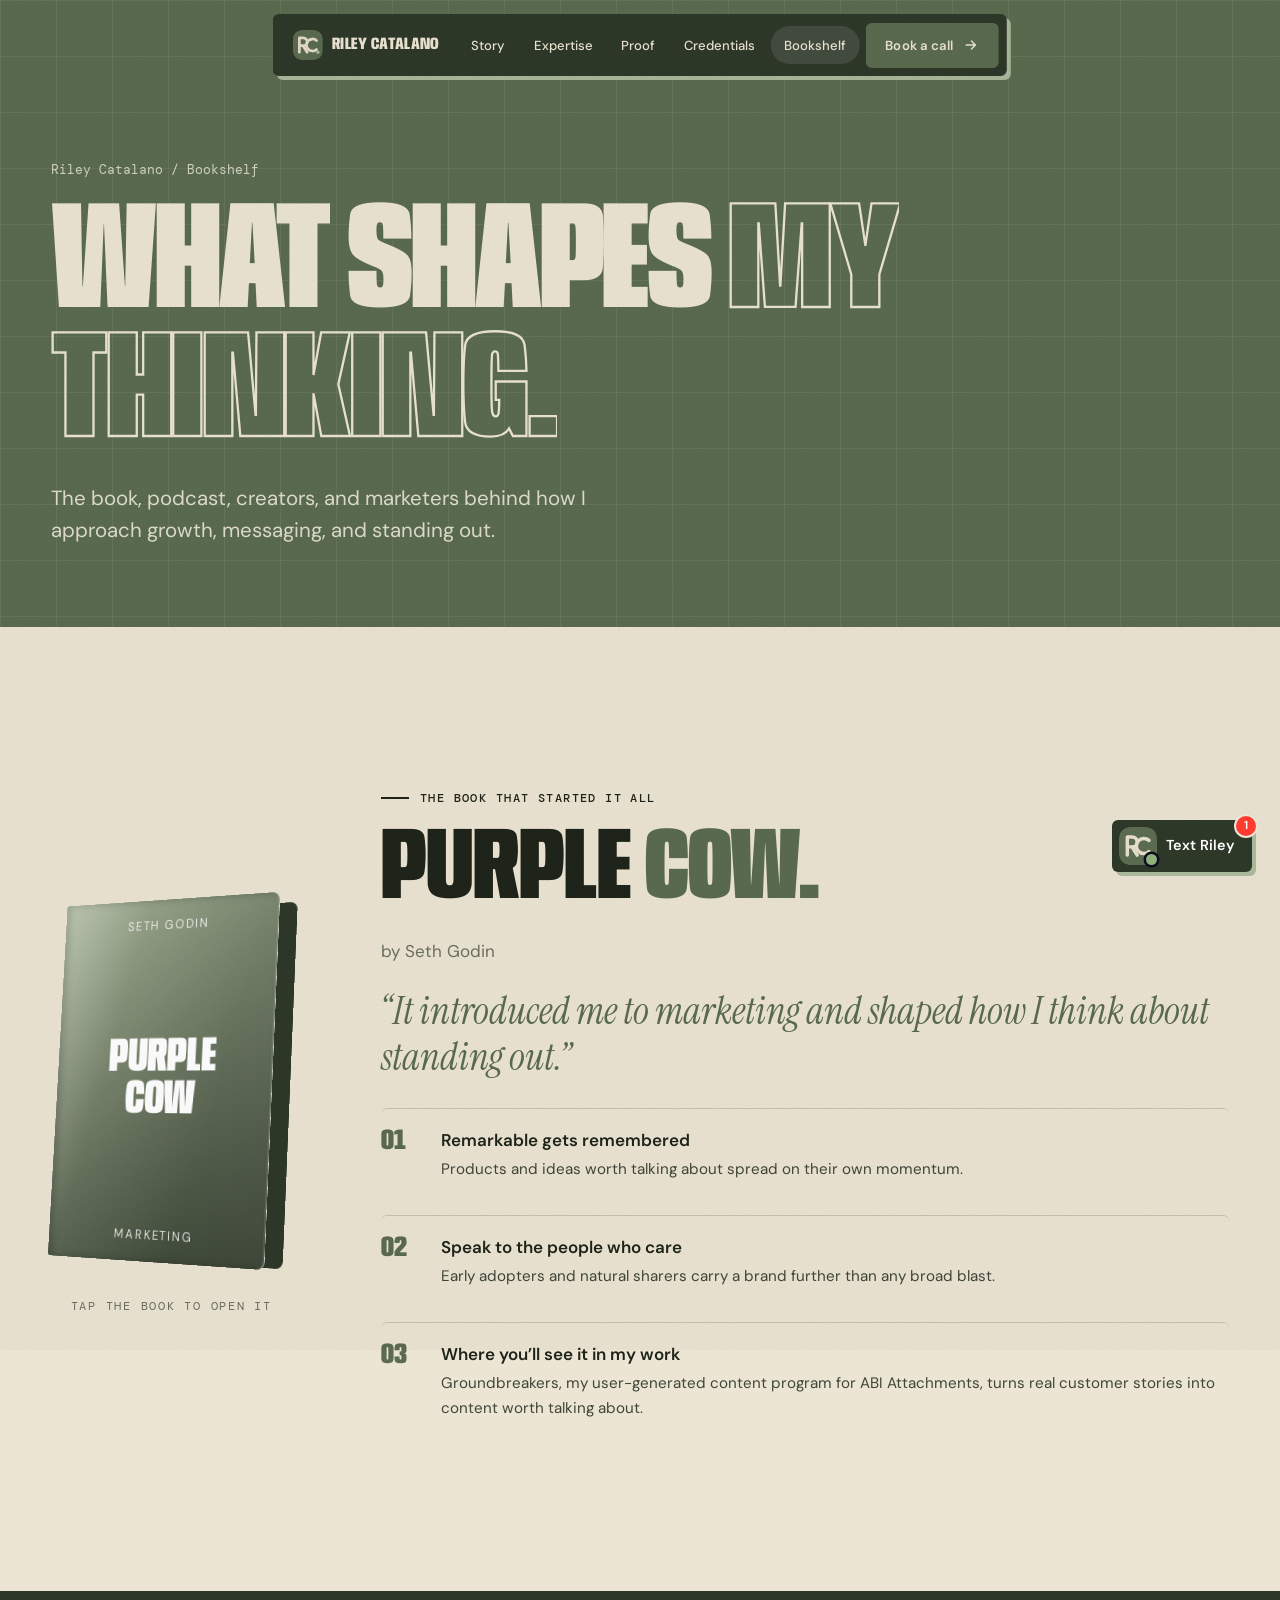
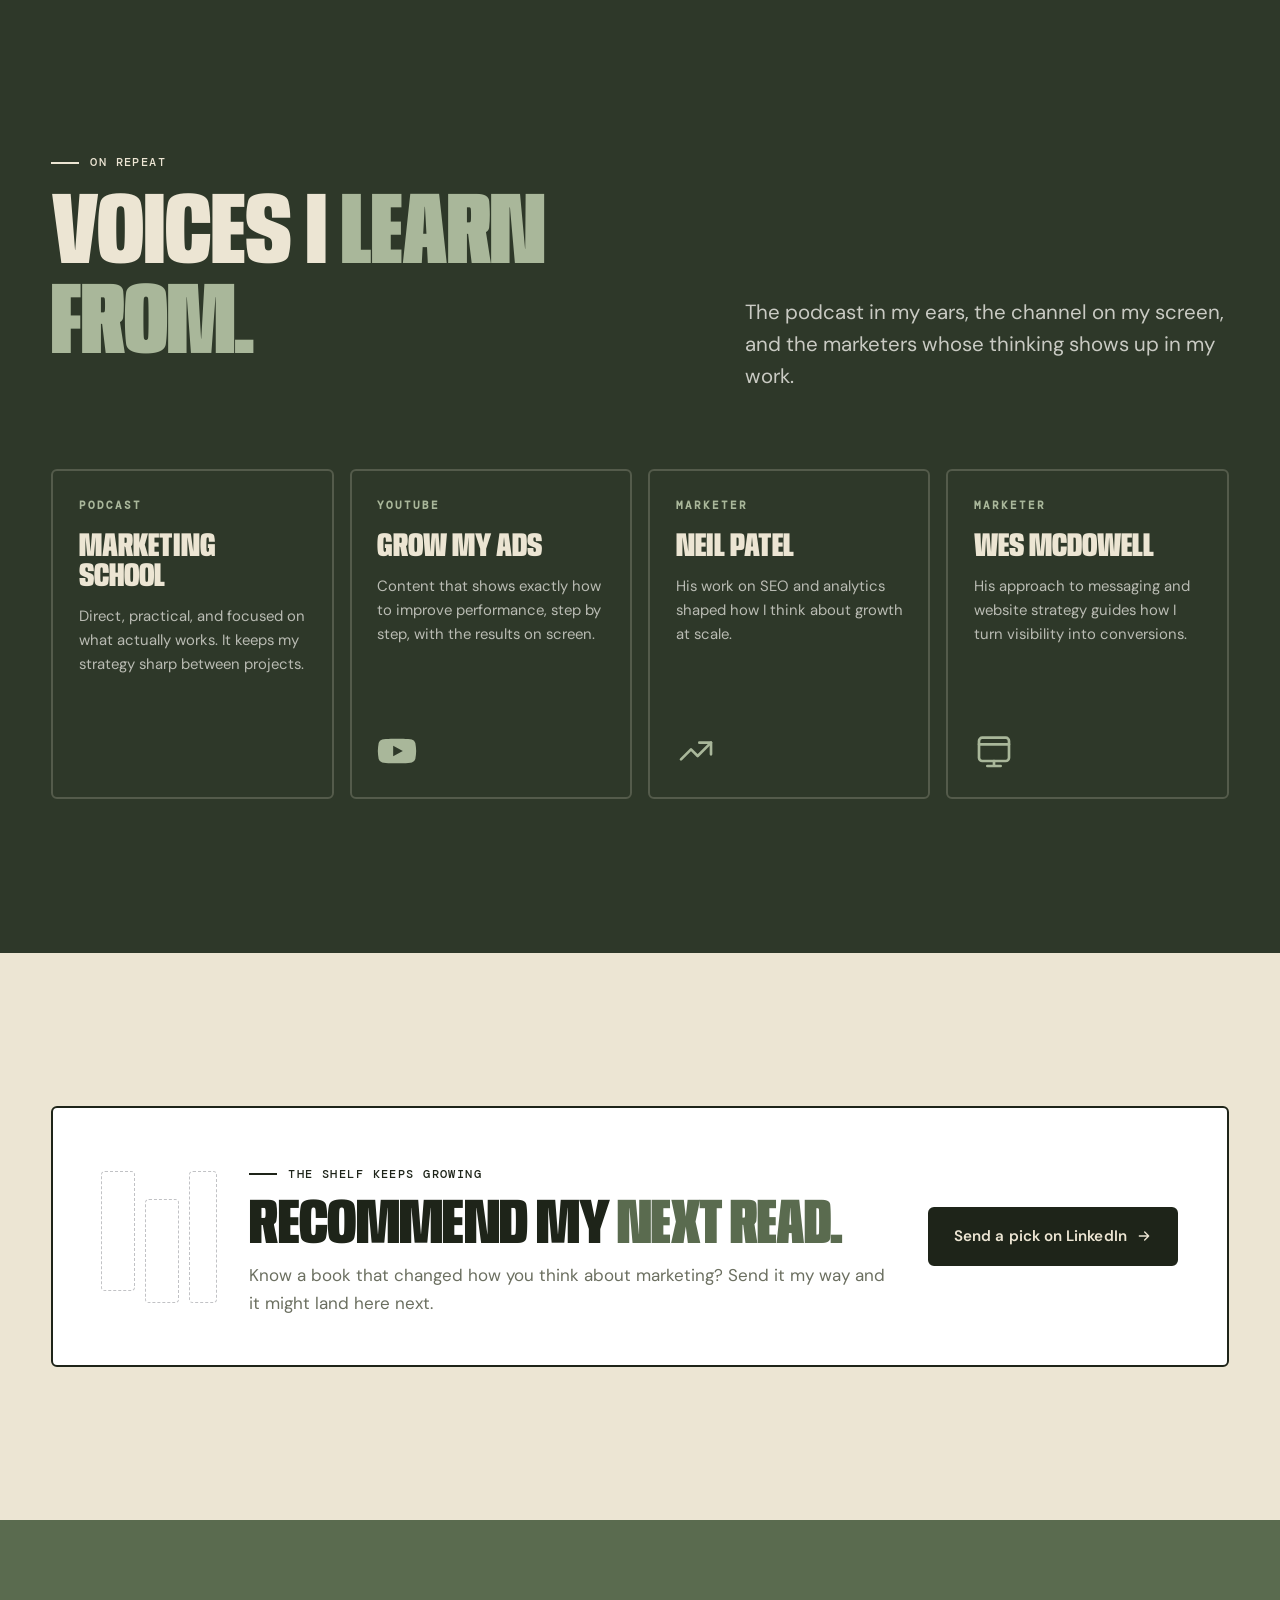
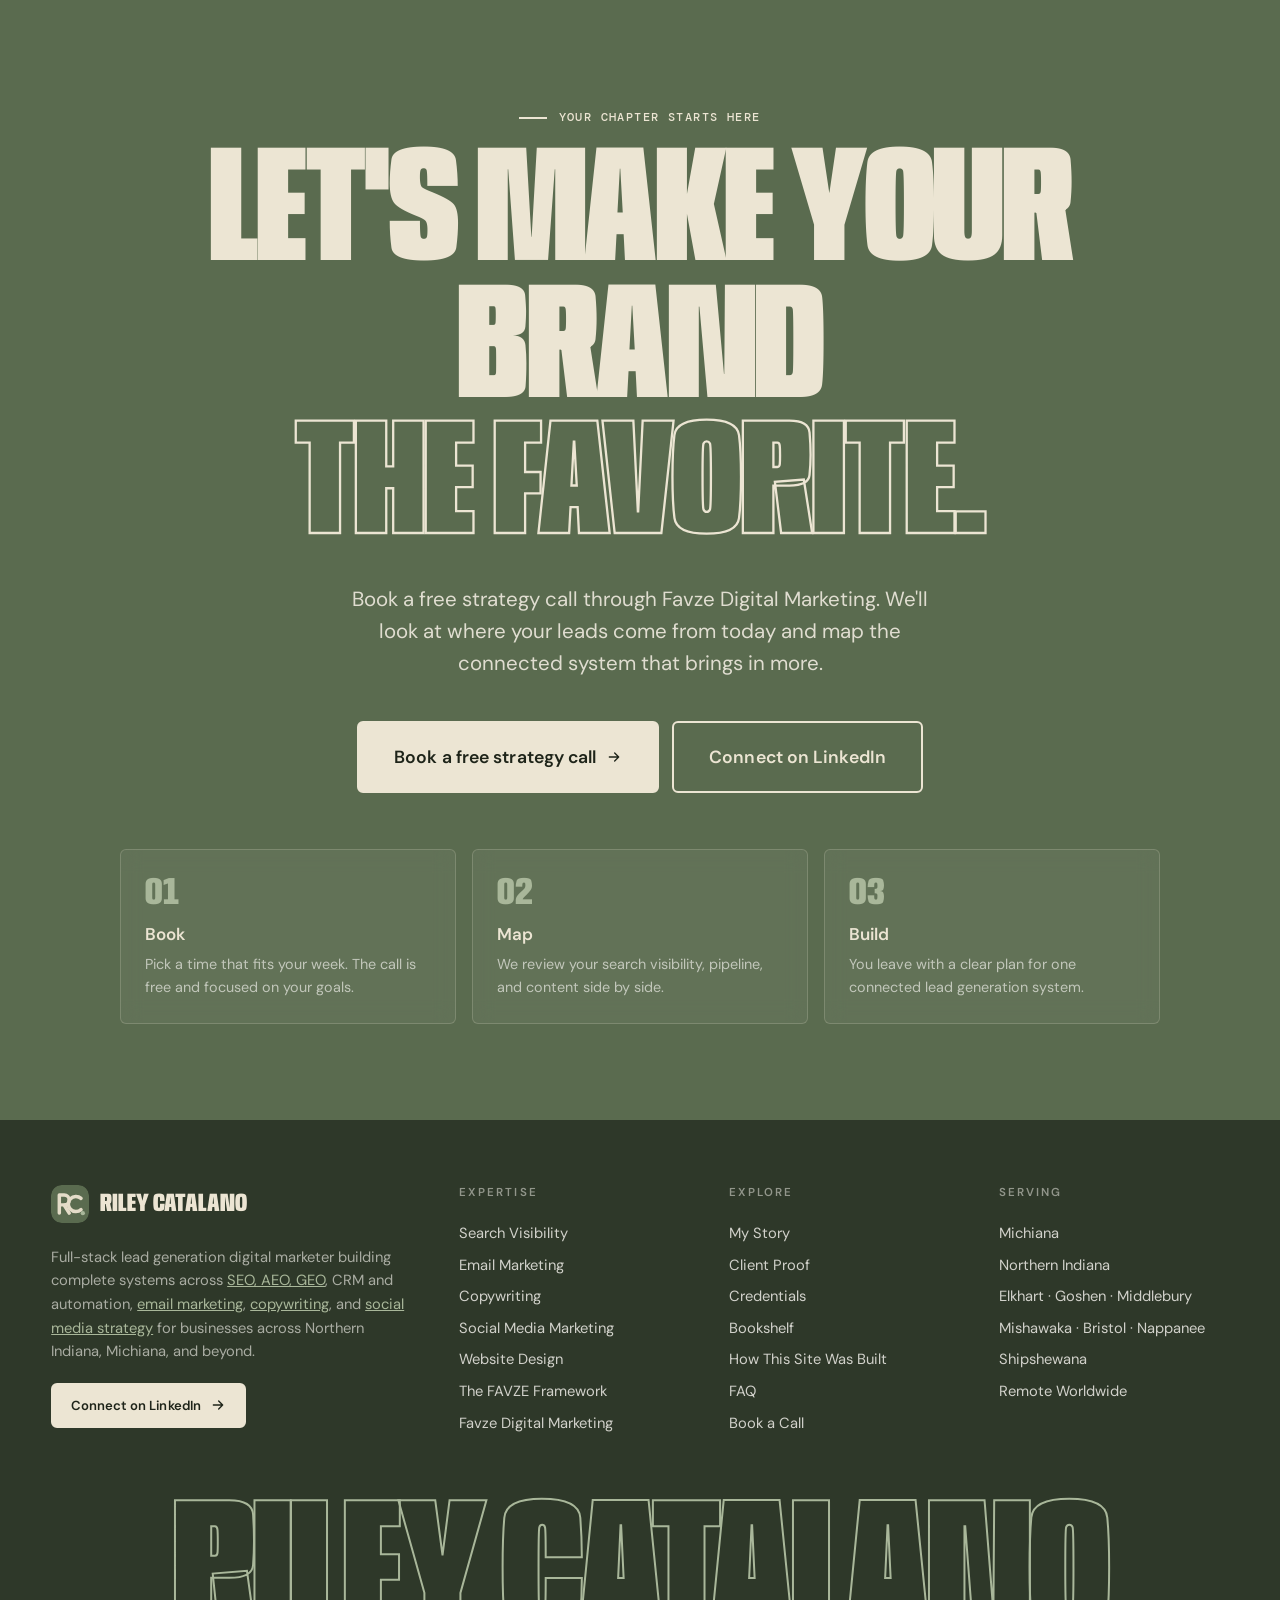
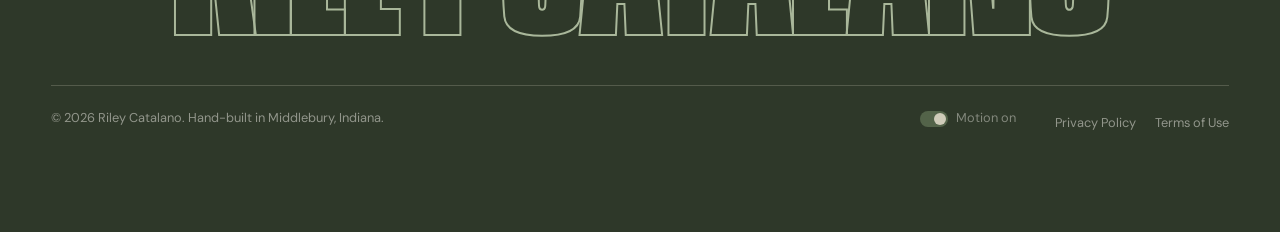
==== commit e71d01f6: "Two-color brand (deep sage + cream), Compasso-style timeline, real logos - Palette reduced to deep s" ====
--- a/bookshelf.html
+++ b/bookshelf.html
@@ -3,7 +3,7 @@
 <head>
 <meta charset="UTF-8">
 <meta name="viewport" content="width=device-width, initial-scale=1.0">
-<meta name="theme-color" content="#060918">
+<meta name="theme-color" content="#2E3829">
 <title>Bookshelf: What Shapes My Thinking | Riley Catalano</title>
 <meta name="description" content="The book, podcast, YouTube creator, and marketers that shape how Riley Catalano approaches growth, messaging, SEO, and standing out, starting with Purple Cow by Seth Godin.">
 <meta name="author" content="Riley Catalano">
@@ -118,7 +118,7 @@
 <div class="cursor" aria-hidden="true"></div>
 
 <header class="nav" role="banner">
-  <a href="/" class="nav-logo" aria-label="Riley Catalano, home"><svg class="rc-mark" viewBox="0 0 48 48" aria-hidden="true" focusable="false"><rect width="48" height="48" rx="13" fill="#2F5BFF"/><g fill="none" stroke="#F4F2ED" stroke-width="4.4" stroke-linecap="round" stroke-linejoin="round"><path d="M10.5 35.5V12.5h6.2a6.3 6.3 0 0 1 0 12.6h-6.2M16.4 25.1l6.6 10.4"/><path d="M37.92 16.87A9.6 9.6 0 1 0 37.92 31.13"/></g><circle cx="40.2" cy="35.6" r="2.7" fill="#FFB23E"/></svg>Riley Catalano</a>
+  <a href="/" class="nav-logo" aria-label="Riley Catalano, home"><svg class="rc-mark" viewBox="0 0 48 48" aria-hidden="true" focusable="false"><rect width="48" height="48" rx="13" fill="#5A6B4F"/><g fill="none" stroke="#E4DCC8" stroke-width="4.4" stroke-linecap="round" stroke-linejoin="round"><path d="M10.5 35.5V12.5h6.2a6.3 6.3 0 0 1 0 12.6h-6.2M16.4 25.1l6.6 10.4"/><path d="M37.92 16.87A9.6 9.6 0 1 0 37.92 31.13"/></g><circle cx="40.2" cy="35.6" r="2.7" fill="#A9B79A"/></svg>Riley Catalano</a>
   <nav aria-label="Primary">
     <ul class="nav-links">
       <li><a href="/#story">Story</a></li>
@@ -166,7 +166,7 @@
 <section class="section" aria-labelledby="pc-title">
   <div class="wrap shelf-feature">
     <div class="book-wrap" data-reveal><button type="button" class="book-btn" aria-pressed="false" aria-label="Open Purple Cow by Seth Godin to read my margin note" data-cursor="Open">
-      <span class="book" style="--c1:#FF5A1F;--c2:#B83A0E">
+      <span class="book" style="--c1:#A9B79A;--c2:#2E3829">
         <span class="shadow"></span><span class="back"></span><span class="spine"></span><span class="pages"></span>
         <span class="inside"><span class="note-k">My margin note</span><span class="note">Stand out instead of blending in.</span><span class="note-s">Remarkable gets remembered.<br>Remembered gets chosen.</span><span class="note-sig">Riley</span></span>
         <span class="front"><span class="cover-in" aria-hidden="true"><i>Property of</i>Riley Catalano</span><span class="a">Seth Godin</span><span class="t">Purple<br>Cow</span><span class="a">Marketing</span></span>
@@ -234,7 +234,7 @@
   <div class="wrap">
     <div class="footer-grid">
       <div>
-        <a href="/" class="footer-brand"><svg class="rc-mark" viewBox="0 0 48 48" aria-hidden="true" focusable="false"><rect width="48" height="48" rx="13" fill="#2F5BFF"/><g fill="none" stroke="#F4F2ED" stroke-width="4.4" stroke-linecap="round" stroke-linejoin="round"><path d="M10.5 35.5V12.5h6.2a6.3 6.3 0 0 1 0 12.6h-6.2M16.4 25.1l6.6 10.4"/><path d="M37.92 16.87A9.6 9.6 0 1 0 37.92 31.13"/></g><circle cx="40.2" cy="35.6" r="2.7" fill="#FFB23E"/></svg>Riley Catalano</a>
+        <a href="/" class="footer-brand"><svg class="rc-mark" viewBox="0 0 48 48" aria-hidden="true" focusable="false"><rect width="48" height="48" rx="13" fill="#5A6B4F"/><g fill="none" stroke="#E4DCC8" stroke-width="4.4" stroke-linecap="round" stroke-linejoin="round"><path d="M10.5 35.5V12.5h6.2a6.3 6.3 0 0 1 0 12.6h-6.2M16.4 25.1l6.6 10.4"/><path d="M37.92 16.87A9.6 9.6 0 1 0 37.92 31.13"/></g><circle cx="40.2" cy="35.6" r="2.7" fill="#A9B79A"/></svg>Riley Catalano</a>
         <p>Full-stack lead generation digital marketer building complete systems across <a href="/search-visibility">SEO, AEO, GEO</a>, CRM and automation, <a href="/email-marketing">email marketing</a>, <a href="/copywriting">copywriting</a>, and <a href="/social-media-marketing">social media strategy</a> for businesses across Northern Indiana, Michiana, and beyond.</p>
         <a href="https://www.linkedin.com/in/rileycatalano/" target="_blank" rel="noopener noreferrer" class="btn btn-sm btn-light">Connect on LinkedIn <span class="arrow"><svg width="16" height="16" viewBox="0 0 24 24" fill="none" stroke="currentColor" stroke-width="2" stroke-linecap="round" stroke-linejoin="round" aria-hidden="true"><path d="M5 12h14M13 6l6 6-6 6"/></svg></span></a>
       </div>
--- a/assets/css/site.css
+++ b/assets/css/site.css
@@ -13,25 +13,29 @@
 @font-face{font-family:'Instrument Serif';src:url('../fonts/instrument-serif-latin-400-italic.woff2') format('woff2');font-weight:400;font-style:italic;font-display:swap}
 
 :root{
-  /* Poster system: cream paper, ink, cobalt, signal orange. Flat color, hard edges, big condensed type. */
-  --paper:#F2EDE3;
-  --paper-2:#E7E0D2;
-  --ink:#111111;
-  --ink-2:#3A3833;
-  --muted:#6A655B;
-  --night:#111111;
-  --night-2:#1C1C1C;
-  --blue:#173CC4;
-  --electric:#1F4FE0;
-  --cobalt:var(--electric);
-  --sky:#FF7A3D;
-  --amber:#FF5A1F;
-  --orange:var(--amber);
-  --blush:var(--amber);
-  --lilac:#F2EDE3;
-  --mint:#34c759;
-  --line:rgba(17,17,17,.16);
-  --line-light:rgba(242,237,227,.18);
+  /* Brand: two colors, deep sage + cream. Sage-black for text. Big condensed type, hard edges. */
+  --paper:#ECE5D3;
+  --paper-2:#E2D9C4;
+  --ink:#1E2419;
+  --ink-2:#3F4639;
+  --muted:#6B6F60;
+  --sage:#5A6B4F;
+  --sage-deep:#2E3829;
+  --sage-soft:#A9B79A;
+  --cream:var(--paper);
+  --night:var(--sage-deep);
+  --night-2:#384433;
+  --blue:var(--sage);
+  --electric:var(--sage);
+  --cobalt:var(--sage);
+  --sky:var(--sage-soft);
+  --amber:var(--sage);
+  --orange:var(--sage);
+  --blush:var(--sage-soft);
+  --lilac:var(--paper);
+  --mint:#8FB07A;
+  --line:rgba(30,36,25,.18);
+  --line-light:rgba(236,229,211,.2);
   --display:'Anybody','Arial Narrow',sans-serif;
   --body:'DM Sans',system-ui,sans-serif;
   --serif:'Instrument Serif',Georgia,serif;
@@ -75,7 +79,7 @@
 .cursor-ring{width:44px;height:44px;margin:-22px 0 0 -22px;border-radius:50%;border:1.5px solid var(--electric);display:grid;place-items:center;transition:width .35s var(--ease),height .35s var(--ease),margin .35s var(--ease),background .35s,border-color .35s,opacity .3s}
 .cursor-ring span{font-size:.62rem;font-weight:600;letter-spacing:.12em;text-transform:uppercase;color:#fff;opacity:0;transition:opacity .2s}
 .has-cursor .cursor,.has-cursor .cursor-ring{opacity:1}
-.cursor-ring.is-hover{width:70px;height:70px;margin:-35px 0 0 -35px;background:rgba(61,107,255,.14)}
+.cursor-ring.is-hover{width:70px;height:70px;margin:-35px 0 0 -35px;background:rgba(90,107,79,.14)}
 .cursor-ring.is-label{width:92px;height:92px;margin:-46px 0 0 -46px;background:var(--electric);border-color:var(--electric)}
 .cursor-ring.is-label span{opacity:1}
 .cursor-ring.is-label + .cursor,.cursor.is-hidden{opacity:0!important}
@@ -88,8 +92,8 @@
 .nav.is-hidden{transform:translate(-50%,-200%)}
 .nav.on-dark{background:rgba(13,18,48,.55);border-color:rgba(255,255,255,.12);color:var(--paper)}
 .nav-logo{font-family:var(--display);font-weight:800;font-stretch:72%;font-size:1.05rem;letter-spacing:.02em;text-transform:uppercase;text-decoration:none;margin-right:.7rem;display:flex;align-items:center;gap:.55rem;white-space:nowrap}
-.nav-logo i{width:9px;height:9px;border-radius:50%;background:var(--electric);box-shadow:0 0 0 4px rgba(61,107,255,.22);animation:pulse 2.4s ease-in-out infinite}
-@keyframes pulse{50%{box-shadow:0 0 0 8px rgba(61,107,255,0)}}
+.nav-logo i{width:9px;height:9px;border-radius:50%;background:var(--electric);box-shadow:0 0 0 4px rgba(90,107,79,.22);animation:pulse 2.4s ease-in-out infinite}
+@keyframes pulse{50%{box-shadow:0 0 0 8px rgba(90,107,79,0)}}
 .nav-links{display:flex;align-items:center;gap:.1rem;list-style:none}
 .nav-links>li{position:relative}
 .nav-links a,.nav-links button{display:block;font-size:.82rem;font-weight:500;text-decoration:none;padding:.55rem .85rem;border-radius:999px;transition:background .25s,color .25s;white-space:nowrap}
@@ -101,9 +105,9 @@
 .nav-drop a:hover{background:var(--paper-2)!important}
 .nav-drop small{color:var(--muted);font-size:.72rem}
 .btn{--bg:var(--ink);--fg:var(--paper);position:relative;display:inline-flex;align-items:center;gap:.6rem;padding:.95rem 1.5rem;border-radius:999px;background:var(--bg);color:var(--fg);text-decoration:none;font-weight:600;font-size:.95rem;letter-spacing:.005em;overflow:hidden;isolation:isolate;transition:transform .35s var(--ease),box-shadow .35s;will-change:transform}
-.btn::before{content:'';position:absolute;inset:0;z-index:-1;background:linear-gradient(110deg,var(--electric),#173CC4 55%,var(--blush));transform:translateY(101%);transition:transform .55s var(--ease)}
+.btn::before{content:'';position:absolute;inset:0;z-index:-1;background:linear-gradient(110deg,var(--electric),#5A6B4F 55%,var(--blush));transform:translateY(101%);transition:transform .55s var(--ease)}
 .btn:hover::before{transform:translateY(0)}
-.btn:hover{box-shadow:0 18px 40px -14px rgba(61,107,255,.6)}
+.btn:hover{box-shadow:0 18px 40px -14px rgba(90,107,79,.6)}
 .btn .arrow{display:inline-block;transition:transform .35s var(--ease)}
 .btn:hover .arrow{transform:translateX(4px) rotate(-45deg)}
 .btn-sm{padding:.62rem 1.1rem;font-size:.82rem}
@@ -159,10 +163,10 @@
 .hero{position:relative;min-height:100svh;background:var(--night);color:var(--paper);overflow:hidden;display:flex;flex-direction:column;justify-content:flex-end;padding:8rem 0 clamp(2rem,5vw,3.5rem);isolation:isolate}
 .aurora{position:absolute;inset:-20%;z-index:-2;filter:blur(70px) saturate(1.3);transform:translate3d(calc(var(--mx,0)*-30px),calc(var(--my,0)*-30px),0)}
 .aurora b{position:absolute;border-radius:50%;mix-blend-mode:screen;opacity:.85}
-.aurora b:nth-child(1){width:55vw;height:55vw;left:5%;top:5%;background:radial-gradient(circle,#2b5fd4 0%,transparent 65%);animation:float1 18s ease-in-out infinite}
-.aurora b:nth-child(2){width:45vw;height:45vw;right:0;top:15%;background:radial-gradient(circle,#173CC4 0%,transparent 65%);animation:float2 22s ease-in-out infinite}
-.aurora b:nth-child(3){width:40vw;height:40vw;left:35%;bottom:0;background:radial-gradient(circle,#FFB23E 0%,transparent 62%);opacity:.55;animation:float3 26s ease-in-out infinite}
-.aurora b:nth-child(4){width:30vw;height:30vw;left:0;bottom:10%;background:radial-gradient(circle,#0a3da3 0%,transparent 65%);animation:float2 20s ease-in-out infinite reverse}
+.aurora b:nth-child(1){width:55vw;height:55vw;left:5%;top:5%;background:radial-gradient(circle,#5A6B4F 0%,transparent 65%);animation:float1 18s ease-in-out infinite}
+.aurora b:nth-child(2){width:45vw;height:45vw;right:0;top:15%;background:radial-gradient(circle,#5A6B4F 0%,transparent 65%);animation:float2 22s ease-in-out infinite}
+.aurora b:nth-child(3){width:40vw;height:40vw;left:35%;bottom:0;background:radial-gradient(circle,#A9B79A 0%,transparent 62%);opacity:.55;animation:float3 26s ease-in-out infinite}
+.aurora b:nth-child(4){width:30vw;height:30vw;left:0;bottom:10%;background:radial-gradient(circle,#5A6B4F 0%,transparent 65%);animation:float2 20s ease-in-out infinite reverse}
 @keyframes float1{50%{transform:translate(12vw,8vh) scale(1.15)}}
 @keyframes float2{50%{transform:translate(-10vw,10vh) scale(.9)}}
 @keyframes float3{50%{transform:translate(-8vw,-12vh) scale(1.2)}}
@@ -230,13 +234,13 @@
 .chapter.c-dark .num{color:rgba(245,243,238,.55)}
 .chapter.c-dark h3 em{color:var(--sky)}
 .chapter.c-dark .proof .chip{background:rgba(255,255,255,.06);border-color:var(--line-light)}
-.chapter.c-blue{background:linear-gradient(150deg,#0a3da3,#3d6bff 60%,#173CC4);color:#fff;border-color:transparent}
+.chapter.c-blue{background:linear-gradient(150deg,#5A6B4F,#5A6B4F 60%,#5A6B4F);color:#fff;border-color:transparent}
 .chapter.c-blue p{color:rgba(255,255,255,.85)}
 .chapter.c-blue .num,.chapter.c-blue .num b{color:rgba(255,255,255,.75)}
 .chapter.c-blue h3 em{color:var(--blush)}
 .chapter.c-blue .yr{-webkit-text-stroke-color:rgba(255,255,255,.2)}
 .chapter.c-blue .proof .chip{background:rgba(255,255,255,.12);border-color:rgba(255,255,255,.25)}
-.chapter.c-blush{background:linear-gradient(160deg,#fff0f6,#ffd6e8);}
+.chapter.c-blush{background:linear-gradient(160deg,#E4DCC8,#E4DCC8);}
 .chapter.c-intro{background:transparent;border:0;box-shadow:none;justify-content:center;width:min(86vw,560px)}
 .chapter.c-intro .h2{margin:1rem 0}
 .chapter .big-stat{font-family:var(--display);font-weight:900;font-stretch:60%;font-size:clamp(3.6rem,7vw,5.6rem);line-height:.85;position:relative}
@@ -259,7 +263,7 @@
 /* ---------- Proof (iMessage) ---------- */
 .proof-sec{overflow:hidden}
 .proof-grid{display:grid;grid-template-columns:1fr minmax(300px,420px);gap:clamp(2.5rem,6vw,6rem);align-items:center}
-.phone{position:relative;border-radius:52px;padding:12px;background:linear-gradient(145deg,#2a2d3a,#0c0e16);box-shadow:0 0 0 1.5px #3a3e4d,0 60px 120px -40px rgba(61,107,255,.55),0 30px 60px -30px rgba(0,0,0,.8);transform:rotate(-3deg) translateY(var(--py,0));transition:transform .2s linear}
+.phone{position:relative;border-radius:52px;padding:12px;background:linear-gradient(145deg,#2a2d3a,#0c0e16);box-shadow:0 0 0 1.5px #3a3e4d,0 60px 120px -40px rgba(90,107,79,.55),0 30px 60px -30px rgba(0,0,0,.8);transform:rotate(-3deg) translateY(var(--py,0));transition:transform .2s linear}
 .phone-screen{border-radius:42px;background:#000;min-height:600px;overflow:hidden;display:flex;flex-direction:column;font-family:-apple-system,BlinkMacSystemFont,'SF Pro Text','DM Sans',sans-serif}
 .phone-bar{display:flex;justify-content:space-between;align-items:center;padding:16px 28px 0;font-size:.82rem;font-weight:600;color:#fff}
 .phone-bar .island{width:96px;height:28px;border-radius:20px;background:#0a0a0a;box-shadow:inset 0 0 0 1px #1a1a1a}
@@ -291,10 +295,10 @@
 .quote-scrub .w.lit{color:var(--paper)}
 .quote-scrub .w.accent.lit{color:transparent;background:linear-gradient(100deg,var(--sky),var(--lilac),var(--blush));-webkit-background-clip:text;background-clip:text}
 .attrib{display:flex;align-items:center;gap:1rem;margin-top:2rem}
-.attrib .avatar{width:48px;height:48px;font-size:1rem;background:linear-gradient(135deg,#FFC970,#D7E0FF)}
+.attrib .avatar{width:48px;height:48px;font-size:1rem;background:linear-gradient(135deg,#A9B79A,#E4DCC8)}
 .attrib b{display:block;font-weight:600}
 .attrib span{font-size:.88rem}
-.stars{display:flex;gap:3px;color:#ffc94d;margin-bottom:1rem}
+.stars{display:flex;gap:3px;color:#A9B79A;margin-bottom:1rem}
 .stars svg{width:18px;height:18px}
 
 /* ---------- Stats ---------- */
@@ -308,7 +312,7 @@
 /* ---------- Bento ---------- */
 .bento{display:grid;grid-template-columns:repeat(6,1fr);gap:clamp(.8rem,1.4vw,1.2rem)}
 .tile{--sx:50%;--sy:50%;position:relative;border-radius:var(--r);padding:clamp(1.4rem,2.4vw,2rem);background:#fff;border:1px solid var(--line);overflow:hidden;text-decoration:none;color:inherit;display:flex;flex-direction:column;min-height:300px;isolation:isolate;transition:transform .5s var(--ease),box-shadow .5s var(--ease)}
-.tile::before{content:'';position:absolute;inset:0;z-index:-1;opacity:0;transition:opacity .4s;background:radial-gradient(420px circle at var(--sx) var(--sy),rgba(61,107,255,.14),transparent 60%)}
+.tile::before{content:'';position:absolute;inset:0;z-index:-1;opacity:0;transition:opacity .4s;background:radial-gradient(420px circle at var(--sx) var(--sy),rgba(90,107,79,.14),transparent 60%)}
 .tile:hover::before{opacity:1}
 .tile:hover{transform:translateY(-4px);box-shadow:0 30px 60px -36px rgba(11,13,26,.45)}
 .tile h3{font-family:var(--display);font-weight:850;font-stretch:66%;text-transform:uppercase;font-size:clamp(1.9rem,3vw,2.7rem);line-height:.9;margin-bottom:.8rem}
@@ -321,31 +325,31 @@
 .t-search p{color:rgba(245,243,238,.72)}
 .t-search .go i{background:var(--paper);color:var(--ink)}
 .t-email{grid-column:span 2}
-.t-copy{grid-column:span 2;background:linear-gradient(160deg,#fff,#eef2ff)}
-.t-social{grid-column:span 2;background:linear-gradient(160deg,#FFF7EA,#FFEBC9)}
+.t-copy{grid-column:span 2;background:linear-gradient(160deg,#fff,#E4DCC8)}
+.t-social{grid-column:span 2;background:linear-gradient(160deg,#E4DCC8,#E4DCC8)}
 .t-ai{grid-column:span 2}
-.t-favze{grid-column:span 6;background:linear-gradient(130deg,#0a3da3,#3d6bff 55%,#173CC4);color:#fff;border-color:transparent;min-height:0}
+.t-favze{grid-column:span 6;background:linear-gradient(130deg,#5A6B4F,#5A6B4F 55%,#5A6B4F);color:#fff;border-color:transparent;min-height:0}
 .t-favze p{color:rgba(255,255,255,.85)}
 .t-favze .go i{background:#fff;color:var(--blue)}
 .searchbox{margin:1.2rem 0 .6rem;padding:.85rem 1.1rem;border-radius:999px;background:rgba(255,255,255,.08);border:1px solid rgba(255,255,255,.16);display:flex;align-items:center;gap:.7rem;font-size:.95rem;min-height:50px}
 .searchbox svg{width:18px;height:18px;opacity:.7;flex:none}
 .searchbox .caret{display:inline-block;width:1.5px;height:1.1em;background:var(--sky);margin-left:2px;vertical-align:middle;animation:blink 1s steps(1) infinite}
 @keyframes blink{50%{opacity:0}}
-.ai-answer{border-radius:16px;padding:1rem 1.1rem;background:linear-gradient(135deg,rgba(61,107,255,.22),rgba(31,79,224,.16));border:1px solid rgba(242,237,227,.25);font-size:.9rem;line-height:1.5;opacity:0;transform:translateY(10px);transition:all .6s var(--ease)}
+.ai-answer{border-radius:16px;padding:1rem 1.1rem;background:linear-gradient(135deg,rgba(90,107,79,.22),rgba(90,107,79,.16));border:1px solid rgba(242,237,227,.25);font-size:.9rem;line-height:1.5;opacity:0;transform:translateY(10px);transition:all .6s var(--ease)}
 .ai-answer.show{opacity:1;transform:none}
 .ai-answer b{color:var(--sky);font-weight:600;display:flex;align-items:center;gap:.4rem;font-size:.72rem;letter-spacing:.14em;text-transform:uppercase;margin-bottom:.4rem}
 .flow{display:flex;flex-direction:column;gap:.45rem;margin:1rem 0}
 .flow-node{display:flex;align-items:center;gap:.6rem;font-size:.82rem;font-weight:500;padding:.55rem .8rem;border-radius:12px;background:var(--paper);border:1px solid var(--line);position:relative}
 .flow-node i{width:9px;height:9px;border-radius:50%;background:var(--electric);flex:none}
-.flow-node:nth-child(2) i{background:#173CC4}.flow-node:nth-child(3) i{background:var(--blush)}.flow-node:nth-child(4) i{background:var(--mint)}
+.flow-node:nth-child(2) i{background:#5A6B4F}.flow-node:nth-child(3) i{background:var(--blush)}.flow-node:nth-child(4) i{background:var(--mint)}
 .flow-node .pkt{position:absolute;right:.8rem;font-size:.7rem;color:var(--muted)}
-.flow-node.active{border-color:var(--electric);box-shadow:0 0 0 3px rgba(61,107,255,.15)}
+.flow-node.active{border-color:var(--electric);box-shadow:0 0 0 3px rgba(90,107,79,.15)}
 .typed{font-family:var(--serif);font-style:italic;font-size:1.6rem;line-height:1.2;margin:1rem 0;min-height:2.6em;color:var(--blue)}
 .typed .caret{display:inline-block;width:2px;height:1em;background:var(--blue);vertical-align:-.12em;margin-left:2px;animation:blink 1s steps(1) infinite}
 .orbit{position:relative;height:200px;margin:.4rem 0 .8rem}
 .orbit span{position:absolute;left:50%;top:50%;font-size:.75rem;font-weight:600;padding:.4rem .7rem;border-radius:999px;background:#fff;border:1px solid var(--line);white-space:nowrap;animation:orb 16s linear infinite;animation-delay:calc(var(--i)*-1.78s)}
 @keyframes orb{from{transform:translate(-50%,-50%) rotate(0) translateX(88px) rotate(0)}to{transform:translate(-50%,-50%) rotate(360deg) translateX(88px) rotate(-360deg)}}
-.orbit::after{content:'';position:absolute;left:50%;top:50%;width:46px;height:46px;margin:-23px 0 0 -23px;border-radius:50%;background:radial-gradient(circle at 30% 30%,#ffd6e8,#FFB23E);box-shadow:0 0 30px rgba(255,178,62,.6)}
+.orbit::after{content:'';position:absolute;left:50%;top:50%;width:46px;height:46px;margin:-23px 0 0 -23px;border-radius:50%;background:radial-gradient(circle at 30% 30%,#E4DCC8,#A9B79A);box-shadow:0 0 30px rgba(169,183,154,.6)}
 .ai-list{display:grid;grid-template-columns:1fr 1fr;gap:.45rem;margin:1rem 0}
 .ai-list span{font-size:.8rem;font-weight:500;padding:.55rem .7rem;border-radius:12px;background:var(--paper);border:1px solid var(--line);display:flex;align-items:center;gap:.45rem}
 .ai-list span::before{content:'';width:6px;height:6px;border-radius:50%;background:var(--mint)}
@@ -366,7 +370,7 @@
 .wcard h3{font-family:var(--display);font-weight:800;font-stretch:72%;text-transform:uppercase;font-size:1.5rem;line-height:.95;margin-bottom:.7rem}
 .wcard h3 a{text-decoration:none}
 .wcard p{font-size:.92rem;color:rgba(245,243,238,.68)}
-.wcard.feature{grid-column:span 2;background:linear-gradient(140deg,rgba(61,107,255,.25),rgba(31,79,224,.12));}
+.wcard.feature{grid-column:span 2;background:linear-gradient(140deg,rgba(90,107,79,.25),rgba(90,107,79,.12));}
 .wcard.feature h3{font-size:clamp(2rem,3.4vw,3rem)}
 
 /* ---------- Experience receipts ---------- */
@@ -387,12 +391,12 @@
 .role-body a{color:var(--blue)}
 .role-body .tags{display:flex;flex-wrap:wrap;gap:.35rem;margin-top:1.6rem}
 .role-body .tags span{font-size:.74rem;padding:.3rem .65rem;border-radius:999px;background:var(--paper-2)}
-.badge-promo{display:inline-flex;align-items:center;gap:.35rem;font-size:.72rem;font-weight:600;letter-spacing:.06em;text-transform:uppercase;color:var(--blue);background:#e3eaff;padding:.3rem .65rem;border-radius:999px;margin-top:.6rem}
+.badge-promo{display:inline-flex;align-items:center;gap:.35rem;font-size:.72rem;font-weight:600;letter-spacing:.06em;text-transform:uppercase;color:var(--blue);background:#E4DCC8;padding:.3rem .65rem;border-radius:999px;margin-top:.6rem}
 
 /* ---------- Skills explorer ---------- */
 .skill-ui{display:flex;flex-wrap:wrap;gap:.8rem;align-items:center;margin-bottom:1.6rem}
 .search{flex:1 1 280px;display:flex;align-items:center;gap:.7rem;padding:.9rem 1.2rem;border-radius:999px;background:#fff;border:1px solid var(--line);transition:box-shadow .3s,border-color .3s}
-.search:focus-within{border-color:var(--electric);box-shadow:0 0 0 4px rgba(61,107,255,.15)}
+.search:focus-within{border-color:var(--electric);box-shadow:0 0 0 4px rgba(90,107,79,.15)}
 .search svg{width:18px;height:18px;color:var(--muted);flex:none}
 .search input{flex:1;border:0;background:none;font:inherit;font-size:1rem;outline:none;color:var(--ink);min-width:0}
 .count{font-size:.85rem;color:var(--muted);font-variant-numeric:tabular-nums}
@@ -421,9 +425,9 @@
 .teaser-cert{background:var(--night);color:var(--paper)}
 .teaser-cert .go i{background:var(--paper);color:var(--ink)}
 .teaser-cert h3 em{color:var(--sky)}
-.teaser-books{background:linear-gradient(150deg,#fff3ea,#ffd9e9 60%,#e7dcff)}
+.teaser-books{background:linear-gradient(150deg,#E4DCC8,#E4DCC8 60%,#E4DCC8)}
 .teaser-books .go i{background:var(--ink);color:var(--paper)}
-.teaser-books h3 em{color:#b0306a}
+.teaser-books h3 em{color:#5A6B4F}
 .bars{display:grid;gap:.55rem;margin:1rem 0 2rem;max-width:420px}
 .bar{display:grid;grid-template-columns:120px 1fr 32px;gap:.7rem;align-items:center;font-size:.82rem}
 .bar i{height:8px;border-radius:8px;background:rgba(255,255,255,.08);overflow:hidden;position:relative}
@@ -434,7 +438,7 @@
 .mini-shelf{position:absolute;right:clamp(1.5rem,4vw,3.5rem);bottom:clamp(1.5rem,4vw,3rem);perspective:900px;z-index:-1}
 
 /* ---------- 3D book ---------- */
-.book{--w:150px;--h:225px;--d:30px;--c1:#FF5A1F;--c2:#B83A0E;position:relative;width:var(--w);height:var(--h);transform-style:preserve-3d;transform:rotateY(-28deg) rotateX(6deg);transition:transform .9s var(--ease)}
+.book{--w:150px;--h:225px;--d:30px;--c1:#A9B79A;--c2:#2E3829;position:relative;width:var(--w);height:var(--h);transform-style:preserve-3d;transform:rotateY(-28deg) rotateX(6deg);transition:transform .9s var(--ease)}
 .book:hover,.book.lift{transform:rotateY(-8deg) rotateX(2deg) translateY(-8px)}
 .book>*{position:absolute;inset:0}
 .book .front{border-radius:3px 8px 8px 3px;background:linear-gradient(140deg,var(--c1),var(--c2));transform:translateZ(calc(var(--d)/2));box-shadow:inset 4px 0 8px rgba(0,0,0,.25),inset -2px 0 0 rgba(255,255,255,.12);display:flex;flex-direction:column;justify-content:space-between;padding:16px 14px;color:#fff;overflow:hidden}
@@ -530,7 +534,7 @@
 .step{display:grid;grid-template-columns:28px 1fr;gap:.9rem;align-items:start}
 .step i{width:28px;height:28px;border-radius:50%;display:grid;place-items:center;font-style:normal;font-size:.75rem;font-weight:700;border:1.5px solid var(--line)}
 .step.done i{background:var(--electric);border-color:var(--electric);color:#fff}
-.step.now i{border-color:var(--electric);color:var(--electric);box-shadow:0 0 0 5px rgba(61,107,255,.15)}
+.step.now i{border-color:var(--electric);color:var(--electric);box-shadow:0 0 0 5px rgba(90,107,79,.15)}
 .step b{display:block;font-weight:600}
 .step span{font-size:.88rem;color:var(--muted)}
 
@@ -626,9 +630,9 @@
 }
 
 /* WGU Excellence Award */
-.step.award i{background:linear-gradient(135deg,#ffd66b,#FFC970 55%,#D7E0FF);border-color:transparent;color:var(--ink);box-shadow:0 0 0 5px rgba(255,214,107,.22);animation:awardGlow 3.2s ease-in-out infinite}
-.step.award b{background:linear-gradient(90deg,var(--ink),#b07d12 45%,var(--ink));-webkit-background-clip:text;background-clip:text;color:transparent;background-size:200% 100%;animation:awardShine 4s linear infinite}
-.award-chip{background:linear-gradient(135deg,#ffd66b,#FFC970);color:var(--ink)!important;border-color:transparent!important;font-weight:600}
+.step.award i{background:linear-gradient(135deg,#A9B79A,#A9B79A 55%,#E4DCC8);border-color:transparent;color:var(--ink);box-shadow:0 0 0 5px rgba(255,214,107,.22);animation:awardGlow 3.2s ease-in-out infinite}
+.step.award b{background:linear-gradient(90deg,var(--ink),#A9B79A 45%,var(--ink));-webkit-background-clip:text;background-clip:text;color:transparent;background-size:200% 100%;animation:awardShine 4s linear infinite}
+.award-chip{background:linear-gradient(135deg,#A9B79A,#A9B79A);color:var(--ink)!important;border-color:transparent!important;font-weight:600}
 @keyframes awardGlow{50%{box-shadow:0 0 0 9px rgba(255,214,107,.08)}}
 @keyframes awardShine{to{background-position:-200% 0}}
 @media (prefers-reduced-motion:reduce){.step.award i,.step.award b{animation:none}}
@@ -653,9 +657,9 @@
    Text Riley chat
    ========================================================= */
 .tr{position:fixed;right:clamp(14px,2.4vw,28px);bottom:clamp(14px,2.4vw,28px);z-index:940;font-family:-apple-system,BlinkMacSystemFont,'SF Pro Text','DM Sans',sans-serif}
-.tr-fab{display:flex;align-items:center;gap:.6rem;padding:.45rem 1.1rem .45rem .45rem;border-radius:999px;background:rgba(6,9,24,.82);color:#fff;backdrop-filter:blur(14px) saturate(1.4);-webkit-backdrop-filter:blur(14px) saturate(1.4);box-shadow:0 0 0 1px rgba(255,255,255,.12),0 18px 40px -12px rgba(61,107,255,.55);font-weight:600;font-size:.9rem;transition:transform .45s var(--spring),box-shadow .3s;position:relative}
-.tr-fab:hover{transform:translateY(-3px) scale(1.03);box-shadow:0 0 0 1px rgba(255,255,255,.2),0 24px 50px -12px rgba(61,107,255,.75)}
-.tr-av{position:relative;display:grid;place-items:center;width:38px;height:38px;border-radius:50%;background:linear-gradient(135deg,var(--electric),#173CC4 60%,var(--blush));font-family:var(--display);font-stretch:70%;font-weight:800;font-size:.85rem;letter-spacing:.02em;color:#fff;flex:none}
+.tr-fab{display:flex;align-items:center;gap:.6rem;padding:.45rem 1.1rem .45rem .45rem;border-radius:999px;background:rgba(6,9,24,.82);color:#fff;backdrop-filter:blur(14px) saturate(1.4);-webkit-backdrop-filter:blur(14px) saturate(1.4);box-shadow:0 0 0 1px rgba(255,255,255,.12),0 18px 40px -12px rgba(90,107,79,.55);font-weight:600;font-size:.9rem;transition:transform .45s var(--spring),box-shadow .3s;position:relative}
+.tr-fab:hover{transform:translateY(-3px) scale(1.03);box-shadow:0 0 0 1px rgba(255,255,255,.2),0 24px 50px -12px rgba(90,107,79,.75)}
+.tr-av{position:relative;display:grid;place-items:center;width:38px;height:38px;border-radius:50%;background:linear-gradient(135deg,var(--electric),#5A6B4F 60%,var(--blush));font-family:var(--display);font-stretch:70%;font-weight:800;font-size:.85rem;letter-spacing:.02em;color:#fff;flex:none}
 .tr-av i{position:absolute;right:0;bottom:0;width:11px;height:11px;border-radius:50%;background:var(--mint);box-shadow:0 0 0 2.5px #0a0d1f}
 .tr-av.big{width:56px;height:56px;font-size:1.15rem}
 .tr-badge{position:absolute;top:-4px;right:-4px;min-width:20px;height:20px;padding:0 6px;border-radius:999px;background:#ff3b30;color:#fff;font-size:.72rem;display:grid;place-items:center;box-shadow:0 0 0 2px var(--paper);animation:trBadge 2.6s var(--spring) 3s both}
@@ -664,7 +668,7 @@
 .tr-peek{position:absolute;right:0;bottom:calc(100% + 12px);white-space:nowrap;padding:.6rem .95rem;border-radius:18px 18px 4px 18px;background:#e9e9eb;color:#000;font-size:.9rem;box-shadow:0 14px 30px -14px rgba(0,0,0,.35);opacity:0;transform:translateY(10px) scale(.9);transform-origin:100% 100%;pointer-events:none;transition:opacity .4s,transform .5s var(--spring)}
 .tr.peeking:not(.is-open) .tr-peek{opacity:1;transform:none}
 
-.tr-panel{position:absolute;right:0;bottom:calc(100% + 14px);width:min(380px,calc(100vw - 28px));height:min(620px,calc(100svh - 120px));display:flex;flex-direction:column;border-radius:30px;overflow:hidden;background:rgba(0,0,0,.92);backdrop-filter:blur(24px) saturate(1.6);-webkit-backdrop-filter:blur(24px) saturate(1.6);box-shadow:0 0 0 1px rgba(255,255,255,.1),0 40px 90px -30px rgba(61,107,255,.6),0 30px 60px -30px rgba(0,0,0,.8);color:#fff;opacity:0;transform:translateY(24px) scale(.94);transform-origin:100% 100%;transition:opacity .35s,transform .55s var(--spring)}
+.tr-panel{position:absolute;right:0;bottom:calc(100% + 14px);width:min(380px,calc(100vw - 28px));height:min(620px,calc(100svh - 120px));display:flex;flex-direction:column;border-radius:30px;overflow:hidden;background:rgba(0,0,0,.92);backdrop-filter:blur(24px) saturate(1.6);-webkit-backdrop-filter:blur(24px) saturate(1.6);box-shadow:0 0 0 1px rgba(255,255,255,.1),0 40px 90px -30px rgba(90,107,79,.6),0 30px 60px -30px rgba(0,0,0,.8);color:#fff;opacity:0;transform:translateY(24px) scale(.94);transform-origin:100% 100%;transition:opacity .35s,transform .55s var(--spring)}
 .tr.is-open .tr-panel{opacity:1;transform:none}
 .tr-panel[hidden]{display:none}
 .tr-head{position:relative;display:flex;flex-direction:column;align-items:center;gap:4px;padding:18px 16px 12px;background:rgba(28,28,30,.75);border-bottom:1px solid rgba(255,255,255,.08)}
@@ -678,7 +682,7 @@
 .tr-b{position:relative;max-width:82%;padding:8px 13px;border-radius:19px;font-size:.95rem;line-height:1.3;opacity:0;transform:translateY(10px) scale(.92);transition:opacity .3s,transform .45s var(--spring);word-wrap:break-word}
 .tr-b.in{opacity:1;transform:none}
 .tr-b.them{align-self:flex-start;background:#26252a;transform-origin:0 100%}
-.tr-b.me{align-self:flex-end;background:linear-gradient(180deg,#3d8bff,#0a6cff);transform-origin:100% 100%;margin-top:8px}
+.tr-b.me{align-self:flex-end;background:linear-gradient(180deg,#5A6B4F,#5A6B4F);transform-origin:100% 100%;margin-top:8px}
 .tr-b.them.tail+.tr-b.them,.tr-b.links+.tr-b.them{margin-top:8px}
 .tr-b.tail.them{border-bottom-left-radius:6px}
 .tr-b.tail.me{border-bottom-right-radius:6px}
@@ -687,8 +691,8 @@
 .tr-b.typing i{width:7px;height:7px;border-radius:50%;background:#8e8e93;animation:dots 1.2s infinite}
 .tr-b.typing i:nth-child(2){animation-delay:.15s}.tr-b.typing i:nth-child(3){animation-delay:.3s}
 .tr-b.links{display:flex;flex-direction:column;gap:6px;padding:6px;background:transparent;max-width:88%}
-.tr-b.links a{display:flex;justify-content:space-between;gap:1rem;padding:9px 13px;border-radius:14px;background:rgba(61,107,255,.16);color:#bcd0ff;text-decoration:none;font-size:.88rem;font-weight:600;box-shadow:inset 0 0 0 1px rgba(122,150,255,.28);transition:background .2s,transform .3s var(--spring)}
-.tr-b.links a:hover{background:rgba(61,107,255,.32);transform:translateX(3px);color:#fff}
+.tr-b.links a{display:flex;justify-content:space-between;gap:1rem;padding:9px 13px;border-radius:14px;background:rgba(90,107,79,.16);color:#E4DCC8;text-decoration:none;font-size:.88rem;font-weight:600;box-shadow:inset 0 0 0 1px rgba(122,150,255,.28);transition:background .2s,transform .3s var(--spring)}
+.tr-b.links a:hover{background:rgba(90,107,79,.32);transform:translateX(3px);color:#fff}
 .tr-read{position:absolute;right:4px;bottom:-17px;font-size:.62rem;color:#8e8e93;animation:fadeIn .3s both}
 .tr-b.me:has(.tr-read){margin-bottom:16px}
 .tr-heart{position:absolute;top:-14px;right:-10px;width:28px;height:28px;border-radius:50%;display:grid;place-items:center;font-size:.8rem;background:#3a3a3c;box-shadow:0 0 0 2px #000;animation:trPop .5s var(--spring) both}
@@ -697,14 +701,14 @@
 .tr-chips{display:flex;gap:6px;overflow-x:auto;padding:6px 14px 10px;scrollbar-width:none;transition:opacity .3s}
 .tr-chips::-webkit-scrollbar{display:none}
 .tr-chips.is-busy{opacity:.35;pointer-events:none}
-.tr-chips button{flex:none;padding:7px 13px;border-radius:999px;font-size:.8rem;font-weight:500;color:#cfd8ff;background:rgba(255,255,255,.06);box-shadow:inset 0 0 0 1px rgba(255,255,255,.14);animation:trChip .45s var(--spring) both;animation-delay:calc(var(--i)*60ms);transition:background .2s,color .2s}
-.tr-chips button:hover{background:#0a6cff;color:#fff;box-shadow:none}
+.tr-chips button{flex:none;padding:7px 13px;border-radius:999px;font-size:.8rem;font-weight:500;color:#E4DCC8;background:rgba(255,255,255,.06);box-shadow:inset 0 0 0 1px rgba(255,255,255,.14);animation:trChip .45s var(--spring) both;animation-delay:calc(var(--i)*60ms);transition:background .2s,color .2s}
+.tr-chips button:hover{background:#5A6B4F;color:#fff;box-shadow:none}
 @keyframes trChip{from{opacity:0;transform:translateY(8px)}}
 .tr-form{display:flex;align-items:center;gap:8px;padding:8px 12px 14px}
 .tr-form input{flex:1;min-width:0;height:38px;padding:0 14px;border-radius:999px;border:1px solid rgba(255,255,255,.16);background:transparent;color:#fff;font:inherit;font-size:16px}
 .tr-form input::placeholder{color:#636366}
-.tr-form input:focus{outline:none;border-color:#0a6cff}
-.tr-form button{width:34px;height:34px;border-radius:50%;display:grid;place-items:center;background:#0a6cff;color:#fff;flex:none;transition:transform .3s var(--spring)}
+.tr-form input:focus{outline:none;border-color:#5A6B4F}
+.tr-form button{width:34px;height:34px;border-radius:50%;display:grid;place-items:center;background:#5A6B4F;color:#fff;flex:none;transition:transform .3s var(--spring)}
 .tr-form button:hover{transform:scale(1.1)}
 .tr :focus-visible{outline:2px solid var(--sky);outline-offset:2px}
 @media (max-width:600px){
@@ -729,10 +733,10 @@
 .book .cover-in{position:absolute;inset:0;border-radius:8px 3px 3px 8px;background:linear-gradient(90deg,#efe9dc,#f7f3ea);transform:rotateY(180deg) translateZ(.5px);backface-visibility:hidden;-webkit-backface-visibility:hidden;display:flex;flex-direction:column;justify-content:center;align-items:center;gap:.3rem;color:#5b5240;font-family:var(--serif);font-size:1.25rem;text-align:center}
 .book .cover-in i{font-size:.85rem;opacity:.7}
 .book .inside{transform:translateZ(calc(var(--d)/2 - 1px));border-radius:3px 8px 8px 3px;background:linear-gradient(90deg,#e6dfd0,#faf7f0 12%);padding:1.6rem 1.4rem;display:flex!important;flex-direction:column;justify-content:center;gap:.7rem;color:var(--ink);text-align:left;box-shadow:inset 6px 0 12px rgba(0,0,0,.12)}
-.inside .note-k{font-size:.62rem;font-weight:700;letter-spacing:.18em;text-transform:uppercase;color:#B83A0E}
+.inside .note-k{font-size:.62rem;font-weight:700;letter-spacing:.18em;text-transform:uppercase;color:#2E3829}
 .inside .note{font-family:var(--serif);font-style:italic;font-size:1.7rem;line-height:1.05}
 .inside .note-s{font-size:.82rem;color:var(--ink-2);line-height:1.45}
-.inside .note-sig{font-family:var(--serif);font-style:italic;font-size:1.3rem;color:#B83A0E;align-self:flex-end;transform:rotate(-6deg)}
+.inside .note-sig{font-family:var(--serif);font-style:italic;font-size:1.3rem;color:#2E3829;align-self:flex-end;transform:rotate(-6deg)}
 .inside>*{opacity:0;transform:translateY(8px);transition:opacity .5s,transform .6s var(--ease)}
 .book-btn[aria-pressed="true"] .book{transform:translateX(40%) scale(.8) rotateY(-6deg) rotateX(2deg)}
 .book-btn[aria-pressed="true"] .front{transform:translateZ(calc(var(--d)/2)) rotateY(-158deg)}
@@ -791,7 +795,7 @@
 .schema-panels p{color:var(--ink-2);margin-bottom:1rem}
 .schema-panels [role=tabpanel]{animation:panelIn .5s var(--ease) both}
 @keyframes panelIn{from{opacity:0;transform:translateY(10px)}}
-.code{padding:1.4rem 1.6rem;border-radius:var(--r);background:var(--night);color:var(--paper);font:500 .86rem/1.75 ui-monospace,SFMono-Regular,Menlo,monospace;overflow-x:auto;white-space:pre;box-shadow:0 30px 60px -30px rgba(61,107,255,.45)}
+.code{padding:1.4rem 1.6rem;border-radius:var(--r);background:var(--night);color:var(--paper);font:500 .86rem/1.75 ui-monospace,SFMono-Regular,Menlo,monospace;overflow-x:auto;white-space:pre;box-shadow:0 30px 60px -30px rgba(90,107,79,.45)}
 .code .k{color:var(--sky)}.code .s{color:var(--blush)}.code .p{color:rgba(245,243,238,.5)}
 .schema-chips{display:flex;flex-wrap:wrap;gap:.5rem;margin-top:2rem}
 .schema-chips span{padding:.4rem .9rem;border-radius:999px;border:1px solid var(--line);font-size:.8rem;font-weight:500;background:#fff}
@@ -825,7 +829,7 @@
 .builder-tabs{display:inline-flex;gap:4px;padding:4px;border-radius:999px;background:rgba(245,243,238,.07);border:1px solid var(--line-light);margin-bottom:1rem}
 .builder-tabs button{padding:.5rem 1rem;border-radius:999px;font-size:.8rem;font-weight:600;color:rgba(245,243,238,.7);transition:background .3s,color .3s}
 .builder-tabs button[aria-pressed="true"]{background:var(--paper);color:var(--ink)}
-.bw{position:relative;border-radius:20px;overflow:hidden;background:#0e1330;box-shadow:0 0 0 1px rgba(255,255,255,.1),0 50px 100px -40px rgba(61,107,255,.6);transform:perspective(1400px) rotateY(-8deg) rotateX(4deg);transition:transform .9s var(--ease)}
+.bw{position:relative;border-radius:20px;overflow:hidden;background:#0e1330;box-shadow:0 0 0 1px rgba(255,255,255,.1),0 50px 100px -40px rgba(90,107,79,.6);transform:perspective(1400px) rotateY(-8deg) rotateX(4deg);transition:transform .9s var(--ease)}
 .builder:hover .bw{transform:perspective(1400px) rotateY(-2deg) rotateX(1deg)}
 .bw-body{position:relative;padding:16px 18px 20px;min-height:330px;transition:background .8s var(--ease)}
 .bw-body *{transition:all .8s var(--ease)}
@@ -858,10 +862,10 @@
 .bw[data-stage="1"] .bw-hero h4 span,.bw[data-stage="2"] .bw-hero h4 span{background:none;color:var(--ink)}
 .bw[data-stage="1"] .bw-hero h4 .g,.bw[data-stage="2"] .bw-hero h4 .g{font-family:var(--serif);font-style:italic;font-weight:400;text-transform:none;font-stretch:100%;color:var(--electric)}
 .bw[data-stage="1"] .bw-hero p,.bw[data-stage="2"] .bw-hero p{background:rgba(11,13,26,.14)}
-.bw[data-stage="1"] .bw-cta,.bw[data-stage="2"] .bw-cta{border:0;background:linear-gradient(110deg,var(--electric),#173CC4 55%,var(--blush));color:#fff;box-shadow:0 12px 26px -10px rgba(61,107,255,.7)}
+.bw[data-stage="1"] .bw-cta,.bw[data-stage="2"] .bw-cta{border:0;background:linear-gradient(110deg,var(--electric),#5A6B4F 55%,var(--blush));color:#fff;box-shadow:0 12px 26px -10px rgba(90,107,79,.7)}
 .bw[data-stage="1"] .bw-cards div,.bw[data-stage="2"] .bw-cards div{border:1px solid rgba(11,13,26,.08);background:#fff}
 .bw[data-stage="1"] .bw-cards i,.bw[data-stage="2"] .bw-cards i{background:linear-gradient(135deg,var(--electric),var(--lilac))}
-.bw[data-stage="1"] .bw-cards div:nth-child(2) i,.bw[data-stage="2"] .bw-cards div:nth-child(2) i{background:linear-gradient(135deg,var(--blush),#FFB23E)}
+.bw[data-stage="1"] .bw-cards div:nth-child(2) i,.bw[data-stage="2"] .bw-cards div:nth-child(2) i{background:linear-gradient(135deg,var(--blush),#A9B79A)}
 .bw[data-stage="1"] .bw-cards p,.bw[data-stage="2"] .bw-cards p{background:rgba(11,13,26,.12)}
 /* stage 2: launch */
 .bw[data-stage="2"] .bw-pointer{opacity:1;animation:wdPoint 2.6s var(--ease) both}
@@ -879,8 +883,8 @@
 .wd-step p{color:var(--ink-2)}
 .wd-feats{display:grid;grid-template-columns:repeat(4,1fr);gap:1rem}
 .wd-feat{padding:1.6rem;border-radius:var(--r);background:rgba(245,243,238,.04);border:1px solid var(--line-light);transition:transform .5s var(--ease),background .3s,border-color .3s}
-.wd-feat:hover{transform:translateY(-5px);background:rgba(61,107,255,.1);border-color:rgba(242,237,227,.35)}
-.wd-feat i{display:grid;place-items:center;width:46px;height:46px;border-radius:14px;background:linear-gradient(135deg,var(--electric),#173CC4);color:#fff}
+.wd-feat:hover{transform:translateY(-5px);background:rgba(90,107,79,.1);border-color:rgba(242,237,227,.35)}
+.wd-feat i{display:grid;place-items:center;width:46px;height:46px;border-radius:14px;background:linear-gradient(135deg,var(--electric),#5A6B4F);color:#fff}
 .wd-feat i svg{width:22px;height:22px}
 .wd-feat h3{font-weight:700;font-size:1.08rem;margin:1rem 0 .4rem}
 .wd-feat p{font-size:.92rem;color:rgba(245,243,238,.7)}
@@ -906,7 +910,7 @@
 .m-btn{display:block;width:110px;height:28px;border-radius:999px;margin-top:14px}
 .m-row{position:absolute;left:6%;right:6%;bottom:7%;display:grid;grid-auto-flow:column;gap:3%}
 .m-row i{height:clamp(40px,8vw,70px);border-radius:12px}
-.m-rc{color:var(--paper);background:radial-gradient(circle at 80% 10%,rgba(31,79,224,.55),transparent 50%),radial-gradient(circle at 10% 90%,rgba(61,107,255,.5),transparent 50%),#060918}
+.m-rc{color:var(--paper);background:radial-gradient(circle at 80% 10%,rgba(90,107,79,.55),transparent 50%),radial-gradient(circle at 10% 90%,rgba(90,107,79,.5),transparent 50%),#2E3829}
 .m-rc .g{background:linear-gradient(90deg,var(--blush),var(--sky));-webkit-background-clip:text;background-clip:text;color:transparent}
 .m-rc .m-row i{background:rgba(245,243,238,.08);border:1px solid rgba(245,243,238,.12)}
 .m-fz{color:#fff;background:linear-gradient(140deg,#064187,#0a89a3)}
@@ -929,7 +933,7 @@
 @media (max-width:1000px){.wd-hero-grid,.wd-build{grid-template-columns:1fr}.wd-build:nth-child(even) .mock{order:0}.wd-feats{grid-template-columns:1fr 1fr}.wd-plan{grid-template-columns:1fr}}
 @media (max-width:600px){.wd-feats{grid-template-columns:1fr}.bw{transform:none}.bw-body{min-height:290px}}
 @media (prefers-reduced-motion:reduce){.bw[data-stage="2"] .bw-pointer{animation:none;left:18%;top:63%}}
-.t-web{grid-column:span 6;display:grid;grid-template-columns:1fr 1.1fr;gap:clamp(1.5rem,4vw,3rem);align-items:center;background:linear-gradient(135deg,#fff,#EEF2FF 60%,#FFF4E2)}
+.t-web{grid-column:span 6;display:grid;grid-template-columns:1fr 1.1fr;gap:clamp(1.5rem,4vw,3rem);align-items:center;background:linear-gradient(135deg,#fff,#E4DCC8 60%,#E4DCC8)}
 .t-web-copy{display:flex;flex-direction:column;height:100%}
 .t-web-mock{--ry:-8deg}
 .t-web:hover .t-web-mock{transform:perspective(1600px) rotateY(0) rotateX(0) translateY(-6px)}
@@ -953,7 +957,7 @@
    Experience timeline
    ========================================================= */
 .xp-gantt{background:var(--night);color:var(--paper);border-radius:calc(var(--r) + 6px);padding:clamp(1.3rem,3vw,2.2rem);margin-bottom:clamp(3rem,7vw,5rem);position:relative;overflow:hidden;isolation:isolate}
-.xp-gantt::before{content:'';position:absolute;inset:-40%;z-index:-1;background:radial-gradient(circle at 85% 15%,rgba(47,91,255,.35),transparent 40%),radial-gradient(circle at 10% 100%,rgba(255,178,62,.14),transparent 40%)}
+.xp-gantt::before{content:'';position:absolute;inset:-40%;z-index:-1;background:radial-gradient(circle at 85% 15%,rgba(90,107,79,.35),transparent 40%),radial-gradient(circle at 10% 100%,rgba(169,183,154,.14),transparent 40%)}
 .gh{display:flex;flex-wrap:wrap;justify-content:space-between;gap:.8rem 2rem;align-items:center;margin-bottom:1.6rem}
 .gh .eyebrow{color:var(--sky)}
 .gk{display:flex;align-items:center;flex-wrap:wrap;gap:.7rem;font-size:.86rem;color:rgba(244,242,237,.7)}
@@ -966,11 +970,11 @@
 .gb{position:absolute;top:5px;bottom:5px;left:var(--a);width:calc(var(--w) - 4px);border-radius:10px;display:flex;align-items:center;padding:0 .8rem;text-decoration:none;color:#fff;overflow:hidden;transform-origin:left;transform:scaleX(0);transition:transform 1.2s var(--ease) calc(var(--d) + .2s),filter .3s,box-shadow .3s}
 .gb b{font-size:.78rem;font-weight:600;white-space:nowrap;overflow:hidden;text-overflow:ellipsis}
 .xp-gantt.is-in .gb{transform:none}
-.gb:hover,.gb:focus-visible{filter:brightness(1.15);box-shadow:0 10px 26px -10px rgba(47,91,255,.9)}
-.g-f{background:linear-gradient(90deg,#2F5BFF,#173CC4)}
+.gb:hover,.gb:focus-visible{filter:brightness(1.15);box-shadow:0 10px 26px -10px rgba(90,107,79,.9)}
+.g-f{background:linear-gradient(90deg,#5A6B4F,#5A6B4F)}
 .g-a1{background:rgba(175,192,255,.22);color:var(--paper)}
 .g-a2{background:rgba(175,192,255,.38);color:var(--paper)}
-.g-a3{background:linear-gradient(90deg,var(--amber),#FFC970);color:var(--ink)}
+.g-a3{background:linear-gradient(90deg,var(--amber),#A9B79A);color:var(--ink)}
 .gp{position:absolute;left:var(--a);top:-9px;transform:translateX(-50%);width:18px;height:18px;border-radius:50%;display:grid;place-items:center;font-size:.62rem;font-weight:800;background:var(--amber);color:var(--ink);box-shadow:0 0 0 3px var(--night);z-index:2}
 .gx .gt{height:auto;background:none;min-height:30px}
 .gx .gt span{position:absolute;left:var(--x);top:4px;transform:translateX(-50%);font-size:.66rem;letter-spacing:.06em;text-transform:uppercase;color:rgba(244,242,237,.5);text-align:center;line-height:1.2}
@@ -983,14 +987,14 @@
 .xp-tl::after{background:linear-gradient(180deg,var(--amber),var(--electric) 30%,var(--electric));transform-origin:top;transform:scaleY(var(--p,0))}
 .xp-cap{position:relative;margin:0 0 2rem}
 .xp-cap span{display:inline-block;font-size:.72rem;font-weight:700;letter-spacing:.18em;text-transform:uppercase;padding:.35rem .8rem;border-radius:999px;background:var(--ink);color:var(--paper)}
-.xp-cap::before{content:'';position:absolute;left:calc(-1 * clamp(36px,5vw,64px) + clamp(10px,1.6vw,22px) - 6px);top:50%;width:14px;height:14px;margin-top:-7px;border-radius:50%;background:var(--amber);box-shadow:0 0 0 5px rgba(255,178,62,.25);z-index:1}
+.xp-cap::before{content:'';position:absolute;left:calc(-1 * clamp(36px,5vw,64px) + clamp(10px,1.6vw,22px) - 6px);top:50%;width:14px;height:14px;margin-top:-7px;border-radius:50%;background:var(--amber);box-shadow:0 0 0 5px rgba(169,183,154,.25);z-index:1}
 .xp-cap.end{margin:2rem 0 0}
 .xp-cap.end span{background:none;color:var(--muted);box-shadow:inset 0 0 0 1px var(--line)}
 .xp-cap.end::before{background:var(--paper);box-shadow:inset 0 0 0 2px var(--line)}
 .xp-item{position:relative;display:grid;grid-template-columns:170px minmax(0,1fr);gap:clamp(1rem,3vw,2.5rem);padding:0 0 clamp(2rem,5vw,3.5rem)}
 .xp-node{position:absolute;left:calc(-1 * clamp(36px,5vw,64px) + clamp(10px,1.6vw,22px) - 9px);top:14px;width:20px;height:20px;border-radius:50%;background:var(--paper);box-shadow:inset 0 0 0 2px var(--line);z-index:1;transition:background .5s,box-shadow .5s,transform .5s var(--spring)}
-.xp-item.is-lit .xp-node{background:var(--electric);box-shadow:0 0 0 6px rgba(47,91,255,.18);transform:scale(1.1)}
-.xp-item.k-promo.is-lit .xp-node{background:var(--amber);box-shadow:0 0 0 6px rgba(255,178,62,.25)}
+.xp-item.is-lit .xp-node{background:var(--electric);box-shadow:0 0 0 6px rgba(90,107,79,.18);transform:scale(1.1)}
+.xp-item.k-promo.is-lit .xp-node{background:var(--amber);box-shadow:0 0 0 6px rgba(169,183,154,.25)}
 .xp-meta{display:flex;flex-direction:column;gap:.15rem;padding-top:.4rem;position:sticky;top:110px;align-self:start}
 .xp-mon{font-size:.78rem;font-weight:700;letter-spacing:.2em;text-transform:uppercase;color:var(--electric)}
 .xp-yr{font-family:var(--display);font-weight:900;font-stretch:58%;font-size:clamp(3rem,6vw,4.6rem);line-height:.85}
@@ -1005,7 +1009,7 @@
 .xp-live{background:rgba(52,199,89,.14);color:#1f8a43}
 .k-founder .xp-live{background:rgba(52,199,89,.18);color:#7ee2a0}
 .xp-live i{width:7px;height:7px;border-radius:50%;background:var(--mint);animation:pulse 2.4s ease-in-out infinite}
-.xp-promo{background:rgba(255,178,62,.18);color:#8a5600}
+.xp-promo{background:rgba(169,183,154,.18);color:#8a5600}
 .xp-card h3{font-family:var(--display);font-weight:900;font-stretch:60%;text-transform:uppercase;font-size:clamp(2rem,4.4vw,3.4rem);line-height:.88;margin:.9rem 0 .3rem}
 .xp-co{font-weight:600;color:var(--electric);margin-bottom:1.2rem}
 .k-founder .xp-co{color:var(--sky)}
@@ -1107,13 +1111,13 @@
 .avatar,.attrib .avatar{background:var(--orange)!important;color:var(--ink)!important}
 .quote-scrub .w.accent.lit{background:none!important;color:var(--orange)!important;-webkit-text-fill-color:var(--orange)}
 .t-copy{background:#fff!important}
-.t-social{background:#FFE2D4!important}
+.t-social{background:#E4DCC8!important}
 .t-favze{background:var(--cobalt)!important}
 .t-web{background:var(--paper-2)!important}
 .t-search{background:var(--ink)!important}
-.ai-answer{background:rgba(31,79,224,.25)!important;border-radius:var(--r)!important}
+.ai-answer{background:rgba(90,107,79,.25)!important;border-radius:var(--r)!important}
 .wcard.feature{background:var(--cobalt)!important;border-color:var(--cobalt)!important}
-.teaser-books{background:#FFE2D4!important}
+.teaser-books{background:#E4DCC8!important}
 .bar i::after{background:var(--cobalt)!important}
 .step.award i{background:var(--orange)!important;box-shadow:none!important;animation:none!important}
 .step.award b{background:none!important;color:var(--ink)!important;-webkit-text-fill-color:var(--ink);animation:none!important}
@@ -1145,8 +1149,8 @@
 .xp-cap::before{border-radius:3px;rotate:45deg}
 .sched-wrap::before{display:none!important}
 .sched-wrap{background:var(--ink)!important;border-radius:var(--r)!important}
-.sched-cell:has(.peak){background:rgba(255,90,31,.18)!important}
-.sdot.peak{box-shadow:0 0 0 4px rgba(255,90,31,.25)!important;animation:none!important}
+.sched-cell:has(.peak){background:rgba(169,183,154,.18)!important}
+.sdot.peak{box-shadow:0 0 0 4px rgba(169,183,154,.25)!important;animation:none!important}
 .stack-card.big,.k-founder .xp-card{border-color:var(--ink)!important}
 .footer{border-top:0}
 .footer-word{background:none!important;-webkit-text-fill-color:transparent;color:transparent;-webkit-text-stroke:2px var(--orange)}
@@ -1159,7 +1163,7 @@
 /* Chat: brand the launcher, keep the iMessage look inside */
 .tr-fab{background:var(--ink)!important;border-radius:var(--r)!important;box-shadow:4px 4px 0 var(--orange)!important}
 .tr-fab:hover{transform:translate(-2px,-2px)!important;box-shadow:6px 6px 0 var(--orange)!important}
-.tr-b.links a{background:rgba(31,79,224,.22)!important}
+.tr-b.links a{background:rgba(90,107,79,.22)!important}
 .bw{background:var(--ink)!important;box-shadow:8px 8px 0 var(--ink)!important;border:2px solid var(--ink)}
 .builder-tabs{border-radius:var(--r)!important}.builder-tabs button{border-radius:3px!important}
 
@@ -1178,3 +1182,168 @@
 .phone{box-shadow:10px 10px 0 var(--orange)!important}
 .mock{box-shadow:8px 8px 0 var(--ink)!important}
 .wd-build:hover .mock{box-shadow:12px 12px 0 var(--ink)!important}
+
+/* =========================================================
+   SAGE + CREAM BRAND LAYER (final say)
+   ========================================================= */
+::selection{background:var(--sage);color:var(--paper)}
+body{background:var(--paper);color:var(--ink)}
+/* Text on sage fills reads cream */
+.nav .btn,.float-2,.chapter.c-blush,.g-a3,.bw[data-stage="1"] .bw-cta,.bw[data-stage="2"] .bw-cta,.wd-feat i,.xp-promo,.award-chip,.step.award i,.marquee,.avatar,.attrib .avatar,.htag-b,#hero.svc-hero .htag-b,.schema-tabs button[aria-selected="true"]{color:var(--paper)!important}
+.float-2 span{color:rgba(236,229,211,.8)!important}
+.marquee{background:var(--sage)!important;border-color:var(--ink)!important}
+/* Sage hero blocks: accent words become cream outlines */
+.hero .h2 em,.page-hero h1 em,.page-hero .h2 em,.finale .h2 em,#hero.svc-hero .hname span,.finale-title em,.chapter.c-blue h3 em{color:transparent!important;-webkit-text-fill-color:transparent!important;-webkit-text-stroke:clamp(1.5px,.18vw,2.5px) var(--paper)}
+.rotator span{color:var(--paper)!important}
+.hero,.page-hero,#hero.svc-hero,.finale{background:var(--sage)!important}
+.hero-grid{background-image:linear-gradient(rgba(236,229,211,.08) 1px,transparent 1px),linear-gradient(90deg,rgba(236,229,211,.08) 1px,transparent 1px)!important}
+/* Dark sections are deep sage; accents are soft sage */
+.section.dark,.xp-gantt,.k-founder .xp-card,.t-search,.sched-wrap,.footer,.stack-card.big,.code{background:var(--sage-deep)!important}
+.dark .h2 em,.section.dark .h2 em,.chapter.c-dark h3 em,.teaser-cert h3 em{color:var(--sage-soft)!important;-webkit-text-fill-color:var(--sage-soft)}
+.nav{background:var(--sage-deep)!important;box-shadow:4px 4px 0 var(--sage-soft)!important;border-color:var(--sage-deep)!important}
+.nav .btn{background:var(--sage)!important;border-color:var(--sage)!important}
+.tr-fab{background:var(--sage-deep)!important;box-shadow:4px 4px 0 var(--sage-soft)!important}
+.tr-fab:hover{box-shadow:6px 6px 0 var(--sage-soft)!important}
+.footer-word{-webkit-text-stroke-color:var(--sage-soft)!important}
+.section.dark .wcard:hover,.section.dark .wd-feat:hover,.section.dark .egg:hover,.k-founder .xp-card:hover{box-shadow:7px 7px 0 var(--sage-soft)!important}
+.wcard.feature{background:var(--sage)!important;border-color:var(--sage)!important}
+.t-favze{background:var(--sage)!important}
+.t-social{background:var(--paper-2)!important}
+.t-copy{background:#F4EFE3!important}
+.phone{box-shadow:10px 10px 0 var(--sage)!important}
+.code{box-shadow:6px 6px 0 var(--sage-soft)!important}
+.kinetic .row:nth-child(2) .ch.hot,.kinetic .row:nth-child(1) .ch.hot{color:var(--sage-deep);-webkit-text-stroke-color:var(--sage-deep)}
+.float{box-shadow:6px 6px 0 var(--sage-deep)!important}
+/* Chat: brand bubbles (not a real iMessage) */
+.tr-b.me{background:var(--sage)!important;color:var(--paper)}
+.tr-form button{background:var(--sage)!important}
+.tr-form input:focus{border-color:var(--sage-soft)!important}
+.tr-b b{color:var(--sage-soft)!important}
+.tr-b.links a{background:rgba(169,183,154,.16)!important;color:#D9E2CC!important;box-shadow:inset 0 0 0 1px rgba(169,183,154,.35)!important}
+.tr-chips button:hover{background:var(--sage)!important}
+.tr :focus-visible{outline-color:var(--sage-soft)}
+/* Timeline + gantt tones */
+.g-f{background:var(--sage)!important}.g-a1{background:rgba(236,229,211,.16)!important}.g-a2{background:rgba(236,229,211,.3)!important}.g-a3{background:var(--sage-soft)!important;color:var(--ink)!important}
+.gp{background:var(--sage-soft)!important;color:var(--ink)!important;box-shadow:0 0 0 3px var(--sage-deep)!important}
+
+/* =========================================================
+   Experience: Compasso d'Oro style band timeline
+   ========================================================= */
+.xc{--band:clamp(110px,11vw,150px);padding-bottom:clamp(4rem,9vw,7rem)}
+.xc-wrap{display:grid;grid-template-columns:auto minmax(0,1fr);gap:clamp(1rem,4vw,3.5rem);align-items:start}
+.xc-title{position:sticky;top:110px;writing-mode:vertical-rl;transform:rotate(180deg);font-family:var(--display);font-weight:900;font-stretch:58%;text-transform:uppercase;font-size:clamp(4rem,9vw,8.5rem);line-height:.8;color:var(--sage);letter-spacing:-.01em;margin:0}
+.xc-main{position:relative}
+.xc-intro{max-width:52ch;margin:0 auto clamp(2rem,5vw,3.5rem);text-align:center;color:var(--ink-2);font-size:1.05rem}
+.xc-list-rows{list-style:none;position:relative}
+.xc-list-rows::before{content:'';position:absolute;top:-2rem;bottom:-3rem;left:50%;width:var(--band);transform:translateX(-50%);background:var(--sage);z-index:0}
+.xc-row{position:relative;display:grid;grid-template-columns:minmax(0,1fr) var(--band) minmax(0,1fr);align-items:center;min-height:300px;padding:clamp(1.4rem,3vw,2.4rem) 0;z-index:1}
+.xc-year{display:flex;flex-direction:column;align-items:center;font-family:var(--display);font-weight:900;font-stretch:56%;color:var(--paper);line-height:.8;align-self:start;padding-top:.4rem}
+.xc-year b{font-size:clamp(3.2rem,5.6vw,5rem)}
+.xc-year .m{font-family:var(--mono);font-weight:500;font-size:.72rem;letter-spacing:.2em;text-transform:uppercase;margin-bottom:.6rem;color:rgba(236,229,211,.75)}
+.xc-cell{display:flex;align-items:center;min-width:0}
+.xc-cell.a{justify-content:flex-end}
+.xc-text{max-width:440px;padding:0 clamp(1rem,2.6vw,2rem);border-color:var(--sage)}
+.s-l .xc-text{text-align:right;border-right:3px solid var(--sage);margin-right:clamp(.8rem,2vw,1.4rem)}
+.s-r .xc-text{text-align:left;border-left:3px solid var(--sage);margin-left:clamp(.8rem,2vw,1.4rem)}
+.xc-text h3{font-family:var(--display);font-weight:900;font-stretch:60%;text-transform:uppercase;font-size:clamp(1.9rem,3.4vw,2.9rem);line-height:.88}
+.xc-co{font-weight:700;margin-top:.5rem}
+.xc-sub{font-size:.92rem;color:var(--ink-2)}
+.xc-sub em{font-style:italic}
+.xc-meta{font-family:var(--mono);font-size:.74rem;letter-spacing:.04em;color:var(--muted);margin-top:.3rem}
+.xc-now{display:inline-flex;align-items:center;gap:.4rem;margin-top:.7rem;padding:.25rem .7rem;border:1.5px solid var(--sage);border-radius:3px;font-family:var(--mono);font-size:.7rem;letter-spacing:.08em;text-transform:uppercase;color:var(--sage)}
+.xc-now i{width:7px;height:7px;border-radius:50%;background:var(--mint)}
+.xc-list{list-style:none;display:grid;gap:.55rem;margin-top:1rem;font-size:.92rem;color:var(--ink-2)}
+.xc-list a{color:inherit;text-underline-offset:3px}
+.xc-tags{display:flex;flex-wrap:wrap;gap:.35rem;margin-top:1rem}
+.s-l .xc-tags{justify-content:flex-end}
+.xc-tags span{font-family:var(--mono);font-size:.68rem;padding:.22rem .55rem;border:1.5px solid var(--line);border-radius:3px}
+.xc-more{margin-top:1rem}
+.xc-more summary{list-style:none;cursor:pointer;display:inline-flex;align-items:center;gap:.4rem;font-family:var(--mono);font-size:.74rem;letter-spacing:.06em;text-transform:uppercase;color:var(--sage);font-weight:500;border-bottom:1.5px solid currentColor;padding-bottom:2px}
+.xc-more summary::-webkit-details-marker{display:none}
+.xc-more summary svg{transition:transform .4s var(--ease)}
+.xc-more[open] summary svg{transform:rotate(180deg)}
+.xc-more .c,.xc-more[open] .o{display:none}.xc-more[open] .c{display:inline}
+.xc-obj{position:relative;display:grid;place-items:center;width:100%;min-height:220px}
+.s-l .xc-obj{justify-content:start;margin-left:calc(var(--band) * -.35)}
+.s-r .xc-obj{justify-content:end;margin-right:calc(var(--band) * -.35)}
+.xc-obj img{width:min(260px,80%);height:auto;filter:brightness(0) saturate(100%) invert(11%) sepia(9%) saturate(1200%) hue-rotate(50deg) brightness(.95);transition:filter .5s var(--ease),transform .6s var(--spring)}
+.o-abi img{width:min(190px,60%)}
+.xc-row:hover .xc-obj img{filter:none;transform:rotate(-3deg) scale(1.04)}
+.xc-stamp{position:relative;width:220px;flex:none;aspect-ratio:1;display:grid;place-items:center;color:var(--ink)}
+.xc-stamp svg{position:absolute;inset:0;width:100%;height:100%;animation:spin 22s linear infinite}
+.xc-stamp text{font-family:var(--mono);font-size:14px;letter-spacing:0;font-weight:500;fill:currentColor;text-transform:uppercase}
+.xc-stamp b{width:52%;aspect-ratio:1;border-radius:50%;display:grid;place-items:center;background:var(--ink);color:var(--paper);font-family:var(--display);font-weight:900;font-stretch:60%;font-size:clamp(2.2rem,4vw,3.2rem);transform:rotate(-8deg)}
+.xc-row:hover .xc-stamp b{background:var(--sage)}
+@keyframes spin{to{transform:rotate(360deg)}}
+.xc-next .xc-year b{color:var(--sage-soft)}
+.xc-next h3{color:var(--sage)}
+.xc-next .btn{margin-top:1rem}
+.xc-ruler{position:relative;z-index:1;margin-top:3rem;background:var(--paper);padding-top:1.4rem;border-top:2px solid var(--ink)}
+.xc-ruler .eyebrow{margin-bottom:1rem}
+.xc-ruler ol{list-style:none;display:grid;grid-template-columns:repeat(13,1fr);gap:0}
+.xc-ruler li{display:flex;flex-direction:column;align-items:center;text-align:center;gap:.2rem;min-width:0}
+.xc-ruler .y{font-family:var(--mono);font-size:.62rem;color:var(--muted);height:1em}
+.xc-ruler b{font-family:var(--display);font-weight:800;font-stretch:62%;font-size:clamp(1rem,1.8vw,1.4rem);text-transform:uppercase;color:var(--muted)}
+.xc-ruler li.ev b{color:var(--ink);text-decoration:underline;text-decoration-thickness:3px;text-underline-offset:5px;text-decoration-color:var(--sage)}
+.xc-ruler small{font-family:var(--mono);font-size:.6rem;letter-spacing:.04em;text-transform:uppercase;color:var(--ink-2);line-height:1.2;max-width:9ch}
+.xc-ruler li:nth-child(7){position:relative}
+@media (max-width:860px){
+  .xc{--band:76px}
+  .xc-wrap{grid-template-columns:1fr}
+  .xc-title{position:static;writing-mode:horizontal-tb;transform:none;font-size:clamp(3.4rem,16vw,6rem);margin-bottom:1rem}
+  .xc-intro{text-align:left;margin-left:0}
+  .xc-list-rows::before{left:0;transform:none;bottom:0}
+  .xc-row,.xc-row.s-r{grid-template-columns:var(--band) minmax(0,1fr);min-height:0}
+  .xc-year{grid-column:1;grid-row:1 / span 2}
+  .xc-year b{font-size:2.6rem}
+  .xc-cell{grid-column:2}
+  .xc-cell.a,.xc-cell.b{justify-content:flex-start}
+  .s-l .xc-text,.s-r .xc-text{text-align:left;border:0;border-left:3px solid var(--sage);margin:0 0 0 1rem;padding-right:0}
+  .s-l .xc-tags{justify-content:flex-start}
+  .s-r .xc-cell.a{grid-row:2}.s-r .xc-cell.b{grid-row:1}
+  .xc-obj,.s-l .xc-obj,.s-r .xc-obj{min-height:0;margin:1.2rem 0 0 1rem;justify-content:start}
+  .xc-obj img{width:130px}.o-abi img{width:96px}
+  .xc-stamp{width:130px}
+  .xc-stamp text{font-size:17px}
+  .xc-ruler ol{grid-template-columns:repeat(7,1fr);row-gap:1rem}
+  .xc-ruler li.ev b{color:var(--ink)}
+}
+@media (prefers-reduced-motion:reduce){.xc-stamp svg{animation:none}}
+html.rm .xc-stamp svg{animation:none}
+
+/* ---------- Human touches ---------- */
+.hero-stamp{position:absolute;right:clamp(16px,6vw,90px);top:clamp(250px,33vh,320px);width:clamp(120px,12vw,168px);aspect-ratio:1;display:grid;place-items:center;color:var(--paper);z-index:2;rotate:-8deg}
+.hero-stamp svg{position:absolute;inset:0;width:100%;height:100%;animation:spin 26s linear infinite}
+.hero-stamp text{font-family:var(--mono);font-size:13px;font-weight:500;fill:currentColor}
+.hero-stamp img{width:40%;height:auto;border-radius:22%;box-shadow:3px 3px 0 var(--sage-deep)}
+.hero .wrap{position:relative}
+.scribble-wrap{position:relative;display:inline-block}
+.scribble{position:absolute;left:-4%;bottom:-.35em;width:108%;height:.55em;overflow:visible}
+.scribble path{fill:none;stroke:var(--paper);stroke-width:3;stroke-linecap:round;stroke-dasharray:420;stroke-dashoffset:420;animation:draw 1.4s var(--ease) 1.2s forwards}
+@keyframes draw{to{stroke-dashoffset:0}}
+.logos{border-bottom:2px solid var(--ink);background:var(--paper)}
+.logos-row{display:grid;grid-template-columns:auto 1fr;align-items:center;gap:2rem;padding-block:clamp(1.6rem,3vw,2.4rem)}
+.logos-list{list-style:none;display:grid;grid-template-columns:repeat(3,1fr);gap:0}
+.logos-list li{display:flex;flex-direction:column;align-items:center;gap:.6rem;padding:.4rem 1rem;border-left:1.5px solid var(--line)}
+.logos-list a{display:grid;place-items:center;height:78px}
+.logos-list img{max-height:78px;width:auto;max-width:150px;filter:brightness(0) saturate(100%) invert(11%) sepia(9%) saturate(1200%) hue-rotate(50deg) brightness(.95);opacity:.85;transition:filter .5s var(--ease),opacity .3s,transform .5s var(--spring)}
+.logos-list a:hover img,.logos-list a:focus-visible img{filter:none;opacity:1;transform:scale(1.06) rotate(-2deg)}
+.logos-list span{font-family:var(--mono);font-size:.68rem;letter-spacing:.14em;text-transform:uppercase;color:var(--muted)}
+@media (max-width:760px){.logos-row{grid-template-columns:1fr;gap:1rem}.logos-list a{height:56px}.logos-list img{max-height:56px;max-width:96px}.logos-list li{padding:.2rem .4rem}.hero-stamp{top:auto;bottom:clamp(140px,22vh,200px);right:16px;width:96px}}
+@media (prefers-reduced-motion:reduce){.hero-stamp svg{animation:none}.scribble path{animation:none;stroke-dashoffset:0}}
+html.rm .hero-stamp svg{animation:none}html.rm .scribble path{animation:none;stroke-dashoffset:0}
+.mock.m-fz,.mock.m-ba{background:var(--paper)!important}
+.m-fz .mock-body,.m-ba .mock-body{display:grid;place-items:center;background:repeating-linear-gradient(0deg,transparent 0 27px,rgba(30,36,25,.06) 27px 28px),repeating-linear-gradient(90deg,transparent 0 27px,rgba(30,36,25,.06) 27px 28px)}
+.m-logo{width:auto;max-width:52%;max-height:62%;object-fit:contain;transition:transform .6s var(--spring)}
+.wd-build:hover .m-logo{transform:scale(1.05) rotate(-2deg)}
+.mock.m-fz .mock-bar,.mock.m-ba .mock-bar{background:rgba(30,36,25,.06);border-bottom-color:rgba(30,36,25,.1)}
+.mock.m-fz .mock-bar em,.mock.m-ba .mock-bar em{background:rgba(30,36,25,.08);color:var(--muted)}
+.m-rc .g{color:transparent!important;-webkit-text-fill-color:transparent!important;-webkit-text-stroke:1.5px var(--paper)}
+.m-crm .m-side{background:var(--sage-deep)!important}.m-crm .m-side i:first-child{background:var(--sage-soft)!important}
+.m-crm{background:#F4EFE3!important;color:var(--sage)}
+.m-board div{background:var(--paper-2)!important}.m-board i{border-left-color:var(--sage)!important}
+/* Issuer seals in brand tones */
+.cert .seal{background:var(--sage-deep)!important;color:var(--paper)!important}
+.cert:nth-child(3n+2) .seal{background:var(--sage)!important}
+.issuer{border-radius:var(--r)!important}
+.issuer[aria-pressed="true"]{background:var(--sage-deep)!important;color:var(--paper)!important}
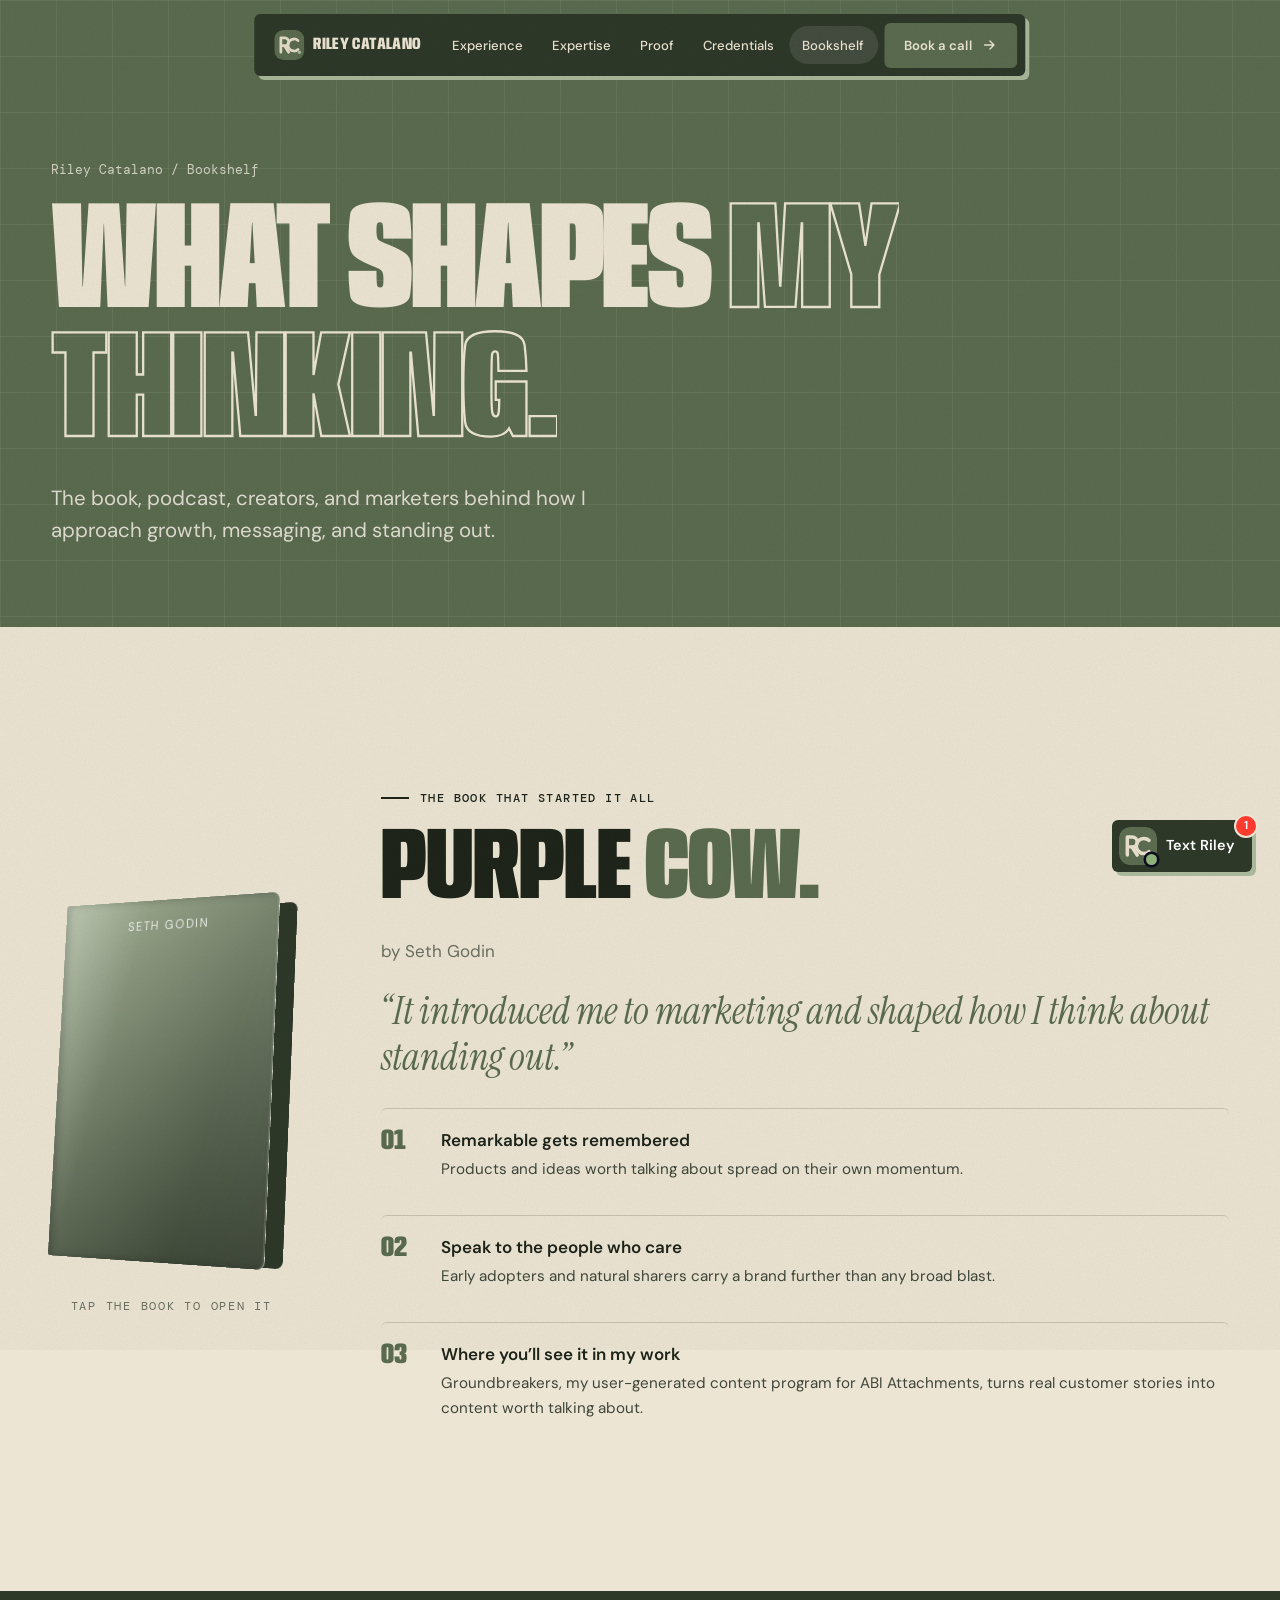
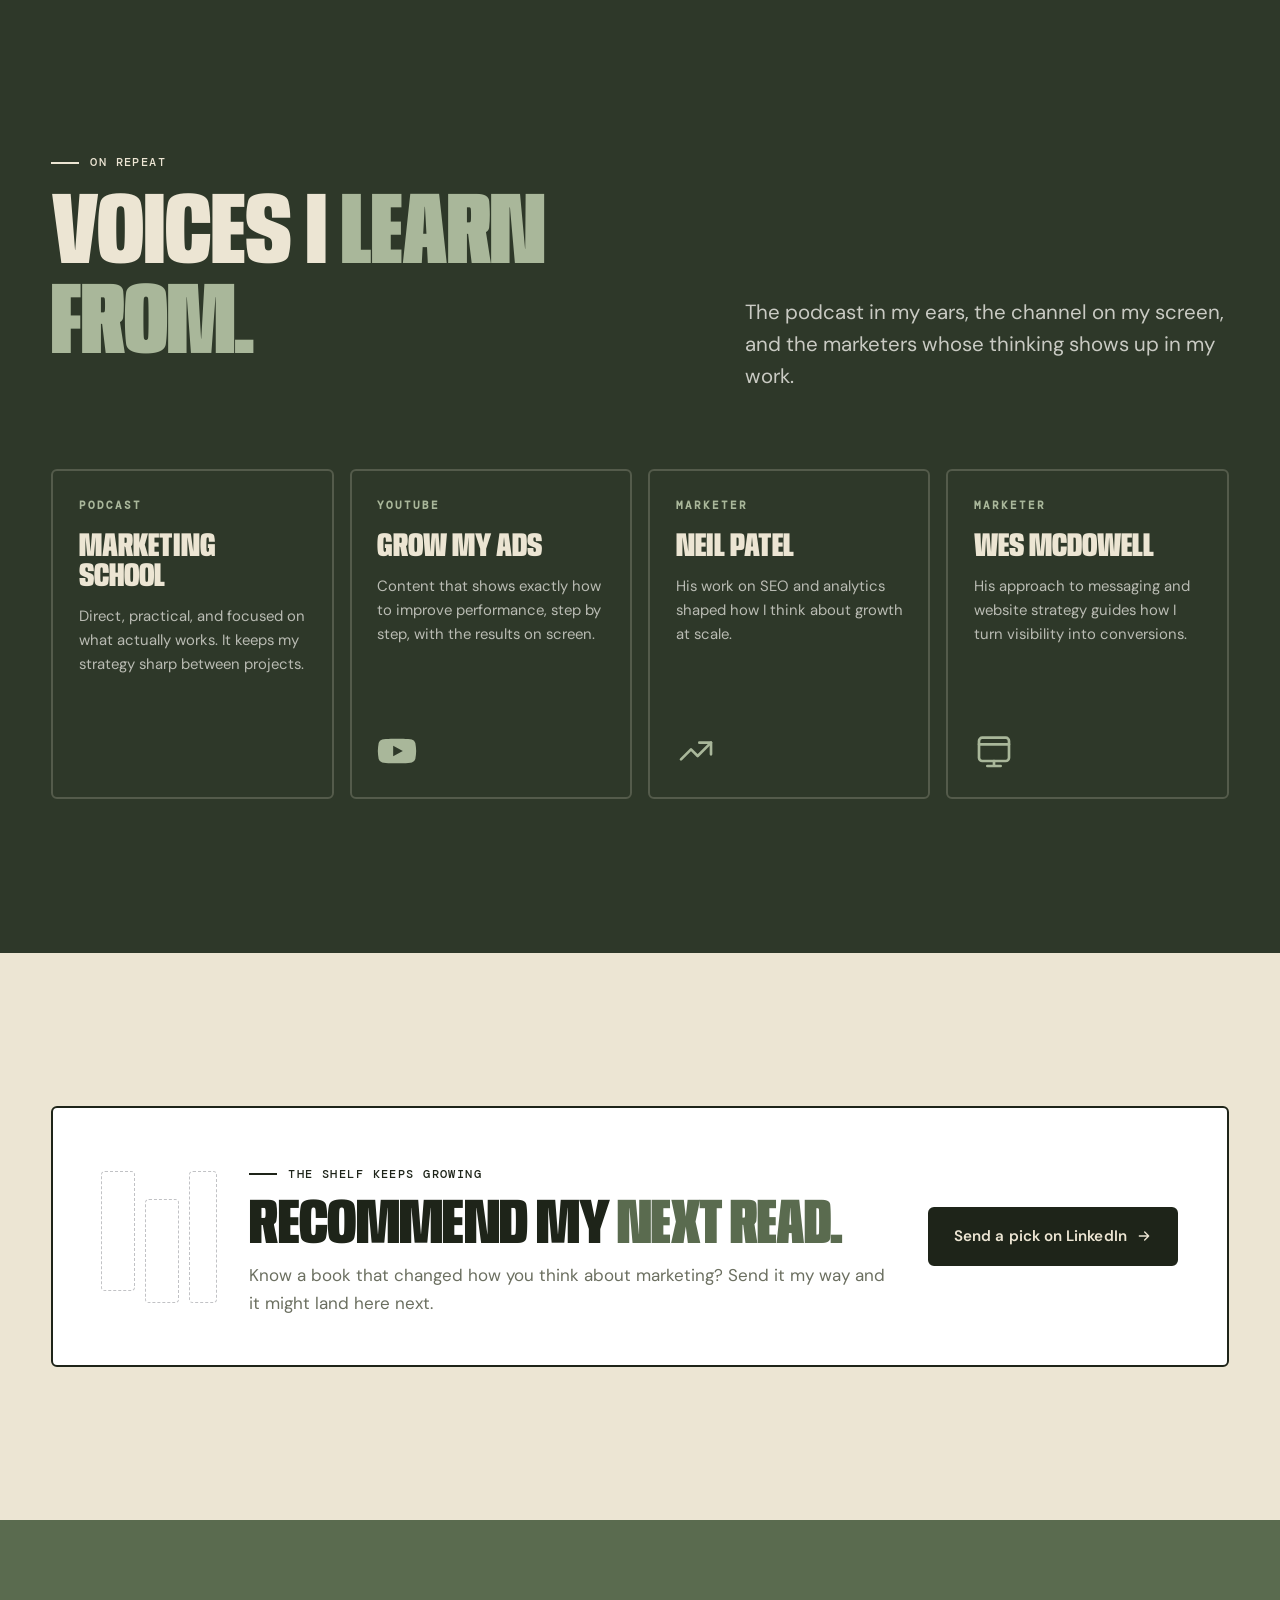
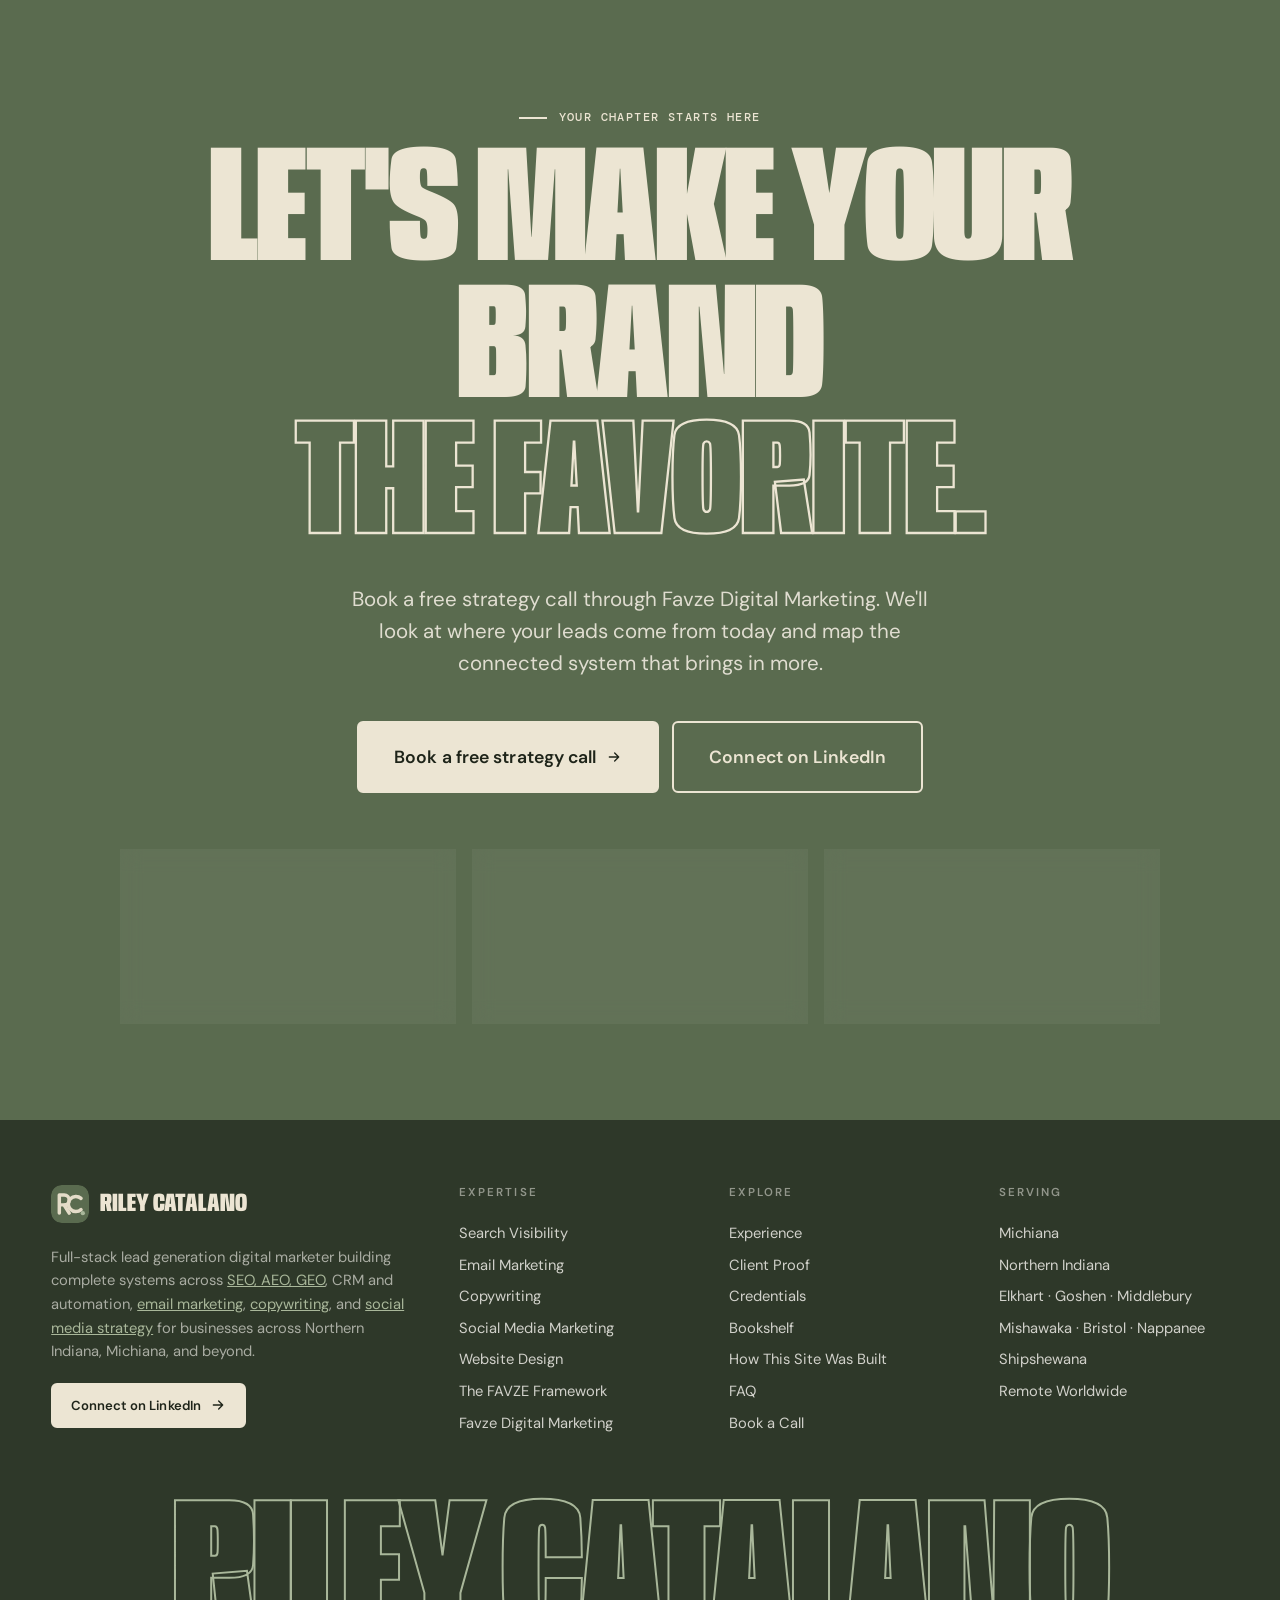
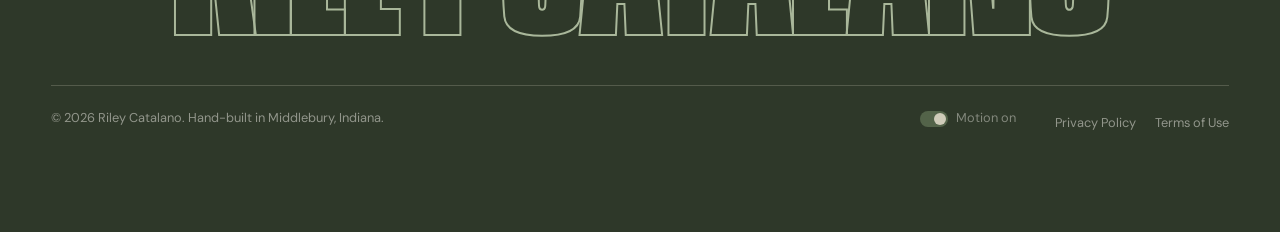
==== commit a60d15eb: "Experience timeline up front with grouped job description dropdowns - Timeline now follows the hero " ====
--- a/bookshelf.html
+++ b/bookshelf.html
@@ -121,7 +121,7 @@
   <a href="/" class="nav-logo" aria-label="Riley Catalano, home"><svg class="rc-mark" viewBox="0 0 48 48" aria-hidden="true" focusable="false"><rect width="48" height="48" rx="13" fill="#5A6B4F"/><g fill="none" stroke="#E4DCC8" stroke-width="4.4" stroke-linecap="round" stroke-linejoin="round"><path d="M10.5 35.5V12.5h6.2a6.3 6.3 0 0 1 0 12.6h-6.2M16.4 25.1l6.6 10.4"/><path d="M37.92 16.87A9.6 9.6 0 1 0 37.92 31.13"/></g><circle cx="40.2" cy="35.6" r="2.7" fill="#A9B79A"/></svg>Riley Catalano</a>
   <nav aria-label="Primary">
     <ul class="nav-links">
-      <li><a href="/#story">Story</a></li>
+      <li><a href="/#experience">Experience</a></li>
       <li><a href="/#expertise">Expertise</a>
         <div class="nav-drop">
           <a href="/search-visibility">Search Visibility <small>SEO · AEO · GEO</small></a>
@@ -141,7 +141,7 @@
 </header>
 
 <div class="mobile-menu" id="mobile-menu">
-  <a href="/#story">Story</a>
+  <a href="/#experience">Experience</a>
   <a href="/#expertise">Expertise</a>
   <a href="/#proof">Proof</a>
   <a href="/certifications">Credentials</a>
@@ -250,7 +250,7 @@
       </div>
       <div class="col">
         <h4>Explore</h4>
-        <a href="/#story">My Story</a>
+        <a href="/#experience">Experience</a>
         <a href="/#proof">Client Proof</a>
         <a href="/certifications">Credentials</a>
         <a href="/bookshelf">Bookshelf</a>
--- a/assets/css/site.css
+++ b/assets/css/site.css
@@ -1347,3 +1347,122 @@
 .cert:nth-child(3n+2) .seal{background:var(--sage)!important}
 .issuer{border-radius:var(--r)!important}
 .issuer[aria-pressed="true"]{background:var(--sage-deep)!important;color:var(--paper)!important}
+
+/* =========================================================
+   Experience: poster timeline (Compasso d'Oro reference)
+   ========================================================= */
+.pt{--band:clamp(150px,15vw,220px);padding-block:clamp(4rem,9vw,7rem) clamp(3rem,7vw,5rem);overflow:hidden}
+.pt-wrap{display:grid;grid-template-columns:auto minmax(0,1fr);gap:clamp(.5rem,3vw,3rem)}
+.pt-title{writing-mode:vertical-rl;transform:rotate(180deg);align-self:start;position:sticky;top:100px;font-family:var(--display);font-weight:900;font-stretch:56%;text-transform:uppercase;font-size:clamp(4.2rem,9.5vw,9rem);line-height:.78;color:var(--sage);margin:0;letter-spacing:-.01em}
+.pt-main{position:relative}
+.pt-main::before{content:'';position:absolute;top:calc(-1 * clamp(4rem,9vw,7rem));bottom:calc(-1 * clamp(3rem,7vw,5rem));left:50%;width:var(--band);transform:translateX(-50%);background:var(--sage);z-index:0}
+.pt-list{list-style:none;position:relative;z-index:1}
+.pt-row{display:grid;grid-template-columns:minmax(0,1fr) var(--band) minmax(0,1fr);grid-template-areas:"text band obj";align-items:start;padding:clamp(1.2rem,2.6vw,2rem) 0;min-height:clamp(190px,18vw,250px)}
+.pt-row.s-r{grid-template-areas:"obj band text"}
+.pt-text{grid-area:text;max-width:310px;font-size:.84rem;line-height:1.35;position:relative;padding-top:.2rem}
+.s-l .pt-text{justify-self:end;text-align:right;padding-right:clamp(.7rem,1.4vw,1rem);border-right:3px solid var(--sage);margin-right:clamp(.5rem,1vw,.8rem)}
+.s-r .pt-text{justify-self:start;text-align:left;padding-left:clamp(.7rem,1.4vw,1rem);border-left:3px solid var(--sage);margin-left:clamp(.5rem,1vw,.8rem)}
+.pt-text h3{font-family:var(--display);font-weight:900;font-stretch:58%;text-transform:uppercase;font-size:clamp(1.35rem,2vw,1.75rem);line-height:.9;margin-bottom:.35rem;text-wrap:balance}
+.pt-co{font-weight:600}
+.pt-it{font-style:italic;color:var(--ink-2)}
+.pt-meta,.pt-kind{color:var(--muted)}
+.pt-kind{display:flex;gap:.5rem;align-items:center;font-weight:600;color:var(--ink-2)}
+.s-l .pt-kind{justify-content:flex-end}
+.pt-now{display:inline-flex;align-items:center;gap:.3rem;font-family:var(--mono);font-size:.62rem;letter-spacing:.12em;text-transform:uppercase;color:var(--sage);font-weight:500}
+.pt-now i{width:6px;height:6px;border-radius:50%;background:var(--mint)}
+.pt-year{grid-area:band;display:flex;flex-direction:column;font-family:var(--display);font-weight:900;font-stretch:54%;line-height:.82;color:var(--paper);padding-top:.1rem}
+.s-l .pt-year{align-items:flex-start;padding-left:.35rem}
+.s-r .pt-year{align-items:flex-end;padding-right:.35rem}
+.pt-year b{font-size:clamp(3rem,5vw,4.6rem);letter-spacing:-.01em}
+.pt-year span{font-family:var(--mono);font-weight:500;font-size:.62rem;letter-spacing:.18em;text-transform:uppercase;color:rgba(236,229,211,.72);margin-bottom:.35rem}
+.pt-obj{grid-area:obj;position:relative;display:flex;align-items:center;min-height:150px;color:var(--ink)}
+.s-l .pt-obj{justify-content:flex-start;margin-left:calc(var(--band) * -.42)}
+.s-r .pt-obj{justify-content:flex-end;margin-right:calc(var(--band) * -.42)}
+.pt-logo{width:min(220px,90%);height:auto;filter:brightness(0) saturate(100%) invert(11%) sepia(9%) saturate(1200%) hue-rotate(50deg) brightness(.95);transition:filter .5s var(--ease),transform .6s var(--spring)}
+.pt-logo.tall{width:min(150px,70%)}
+.pt-logo.round{width:min(170px,75%)}
+.pt-row:hover .pt-logo{filter:none;transform:rotate(-3deg) scale(1.04)}
+.pt-draw{width:min(190px,85%);height:auto;color:var(--ink);transition:transform .6s var(--spring)}
+.pt-row:hover .pt-draw{transform:rotate(-4deg) scale(1.05)}
+.pt-pivot{display:grid;justify-items:center;gap:.1rem;font-family:var(--display);font-weight:900;font-stretch:56%;text-transform:uppercase;font-size:clamp(1.6rem,2.6vw,2.2rem);line-height:.9;color:var(--ink);background:var(--paper);padding:.6rem 1rem;border:2px solid var(--ink);rotate:-4deg;box-shadow:5px 5px 0 var(--sage-deep)}
+.pt-pivot .from{text-decoration:line-through;text-decoration-thickness:4px;color:var(--muted)}
+.pt-pivot svg{width:90px;height:auto;color:var(--sage)}
+.pt-stamp{position:relative;width:min(190px,85%);aspect-ratio:1;display:grid;place-items:center;color:var(--ink);flex:none}
+.pt-stamp svg{position:absolute;inset:0;width:100%;height:100%;animation:spin 24s linear infinite}
+.pt-stamp text{font-family:var(--mono);font-size:14px;font-weight:500;fill:currentColor}
+.pt-stamp b{width:50%;aspect-ratio:1;border-radius:50%;display:grid;place-items:center;background:var(--ink);color:var(--paper);font-family:var(--display);font-weight:900;font-stretch:60%;font-size:clamp(2rem,3.4vw,2.8rem);rotate:-8deg;transition:background .3s}
+.pt-row:hover .pt-stamp b{background:var(--sage-deep)}
+.pt-more{margin-top:.6rem;text-align:left}
+.pt-more summary{list-style:none;cursor:pointer;display:inline-flex;align-items:center;gap:.35rem;font-family:var(--mono);font-size:.68rem;letter-spacing:.1em;text-transform:uppercase;color:var(--sage);border-bottom:1.5px solid currentColor}
+.s-l .pt-more{text-align:right}
+.pt-more summary::-webkit-details-marker{display:none}
+.pt-more summary svg{transition:transform .35s var(--ease)}
+.pt-more[open] summary svg{transform:rotate(45deg)}
+.pt-more ul{list-style:none;display:grid;gap:.45rem;margin:.8rem 0;text-align:left;color:var(--ink-2)}
+.pt-more li{padding-left:.9rem;position:relative}
+.pt-more li::before{content:'';position:absolute;left:0;top:.55em;width:5px;height:5px;background:var(--sage)}
+.pt-more a{color:inherit}
+.pt-skills{font-family:var(--mono);font-size:.66rem;color:var(--muted);text-align:left;line-height:1.6}
+.pt-next h3{color:var(--sage)}
+.pt-next .btn{margin-top:.8rem}
+.pt-next .pt-year b:last-child{color:var(--sage-soft)}
+.pt-ruler{position:relative;z-index:1;margin-top:clamp(2rem,5vw,3.5rem)}
+.pt-ruler-k{font-family:var(--body);font-size:.95rem;color:var(--ink-2);margin-bottom:.8rem}
+.pt-ruler ol{list-style:none;display:grid;grid-template-columns:repeat(16,1fr)}
+.pt-ruler li{display:flex;flex-direction:column;align-items:center;gap:.2rem;text-align:center;min-width:0}
+.pt-ruler .y{font-family:var(--mono);font-size:.6rem;color:var(--muted);min-height:1em}
+.pt-ruler b{font-weight:400;font-size:clamp(.78rem,1.1vw,.95rem);color:var(--ink-2)}
+.pt-ruler li.ev b{font-weight:800;color:var(--ink);text-decoration:underline;text-decoration-thickness:2px;text-underline-offset:4px}
+.pt-ruler small{font-family:var(--mono);font-size:.56rem;letter-spacing:.04em;text-transform:uppercase;color:var(--muted);line-height:1.2;max-width:8ch;min-height:1.2em}
+.pt-ruler li.mid b,.pt-ruler li.mid small,.pt-ruler li.mid .y{color:var(--paper)}
+@media (max-width:860px){
+  .pt{--band:84px}
+  .pt-wrap{grid-template-columns:1fr}
+  .pt-title{position:static;writing-mode:horizontal-tb;transform:none;font-size:clamp(3.4rem,17vw,6rem);margin-bottom:1.4rem}
+  .pt-main::before{left:0;transform:none}
+  .pt-row,.pt-row.s-r{grid-template-columns:var(--band) minmax(0,1fr);grid-template-areas:"band text" "band obj";min-height:0}
+  .pt-year,.s-l .pt-year,.s-r .pt-year{align-items:flex-start;padding-left:.5rem}
+  .pt-year b{font-size:2.6rem}
+  .s-l .pt-text,.s-r .pt-text{justify-self:start;text-align:left;border:0;border-left:3px solid var(--sage);margin:0 0 0 .9rem;padding:0 0 0 .8rem;max-width:none}
+  .s-l .pt-kind{justify-content:flex-start}.s-l .pt-more{text-align:left}
+  .pt-obj,.s-l .pt-obj,.s-r .pt-obj{margin:1rem 0 0 1rem;justify-content:flex-start;min-height:0}
+  .pt-logo{width:120px}.pt-logo.tall{width:84px}.pt-logo.round{width:100px}.pt-draw{width:120px}.pt-stamp{width:120px}.pt-pivot{font-size:1.3rem}
+  .pt-ruler ol{grid-template-columns:repeat(8,1fr);row-gap:1rem}
+  .pt-ruler li.mid b,.pt-ruler li.mid small,.pt-ruler li.mid .y{color:inherit}
+}
+@media (prefers-reduced-motion:reduce){.pt-stamp svg{animation:none}}
+html.rm .pt-stamp svg{animation:none}
+.pt-ruler-grid{display:grid;grid-template-columns:minmax(0,1fr) var(--band) minmax(0,1fr);align-items:start}
+.pt-ruler-grid ol.a{grid-template-columns:repeat(6,1fr);padding-right:.6rem}
+.pt-ruler-grid ol.b{grid-template-columns:repeat(10,1fr);padding-left:.6rem}
+.pt-ruler-band{display:flex;align-items:center;justify-content:center;gap:.4rem;font-family:var(--display);font-weight:900;font-stretch:56%;font-size:clamp(1.4rem,2.2vw,2rem);color:var(--paper);padding-top:.6rem}
+.pt-ruler-band i{font-style:normal;font-family:var(--mono);font-size:.9rem;color:rgba(236,229,211,.75)}
+.pt-ruler-k{position:relative}
+@media (max-width:860px){
+  .pt-ruler{padding-left:calc(var(--band) + .9rem)}
+  .pt-ruler-grid{grid-template-columns:1fr}
+  .pt-ruler-band{display:none}
+  .pt-ruler-grid ol.a,.pt-ruler-grid ol.b{grid-template-columns:repeat(5,1fr);padding:0;row-gap:.8rem}
+  .pt-ruler-grid ol.b{margin-top:.8rem}
+}
+.pt-ruler .pt-ruler-band b{font-family:var(--display);font-weight:900;font-size:clamp(1.4rem,2.2vw,2rem);color:var(--paper);text-decoration:none}
+.pt-ruler small{max-width:100%;overflow-wrap:anywhere}
+.pt-ruler-grid ol.b small{font-size:.5rem}
+@media (max-width:860px){.pt-main::before{top:0}.pt-ruler-grid ol.a{grid-template-columns:repeat(6,1fr)}}
+/* Timeline: proof chips + grouped job description */
+.pt-proof{display:flex;flex-wrap:wrap;gap:.35rem;margin-top:.6rem}
+.s-l .pt-proof{justify-content:flex-end}
+.pt-proof span{font-family:var(--mono);font-size:.64rem;padding:.2rem .5rem;border:1.5px solid var(--ink);border-radius:3px;background:var(--paper);white-space:nowrap}
+.pt-more summary span{font-weight:500}
+.pt-more[open]{max-width:440px}
+.s-l .pt-more[open]{margin-left:auto}
+.pt-more-body{margin-top:.9rem;padding:1rem 1.1rem 1.1rem;border:2px solid var(--ink);border-radius:var(--r);background:#F4EFE3;box-shadow:5px 5px 0 var(--sage);text-align:left}
+.pt-more-body h4{font-family:var(--display);font-weight:900;font-stretch:62%;text-transform:uppercase;font-size:1.05rem;letter-spacing:.01em;color:var(--sage);margin:1rem 0 .45rem;padding-bottom:.3rem;border-bottom:1.5px solid var(--line)}
+.pt-more-body h4:first-child{margin-top:0}
+.pt-more-body ul{margin:0}
+.pt-more .pt-skills{display:flex;flex-wrap:wrap;gap:.3rem;font-size:.62rem;line-height:1.3}
+.pt-more .pt-skills span{padding:.18rem .45rem;border:1px solid var(--line);border-radius:3px;background:var(--paper)}
+@media (max-width:860px){.s-l .pt-proof{justify-content:flex-start}.pt-proof span{white-space:normal}}
+.float-1{top:34%!important;right:6%!important}
+.float-2{top:42%!important}
+.pt-text:has(.pt-more[open]){max-width:470px}
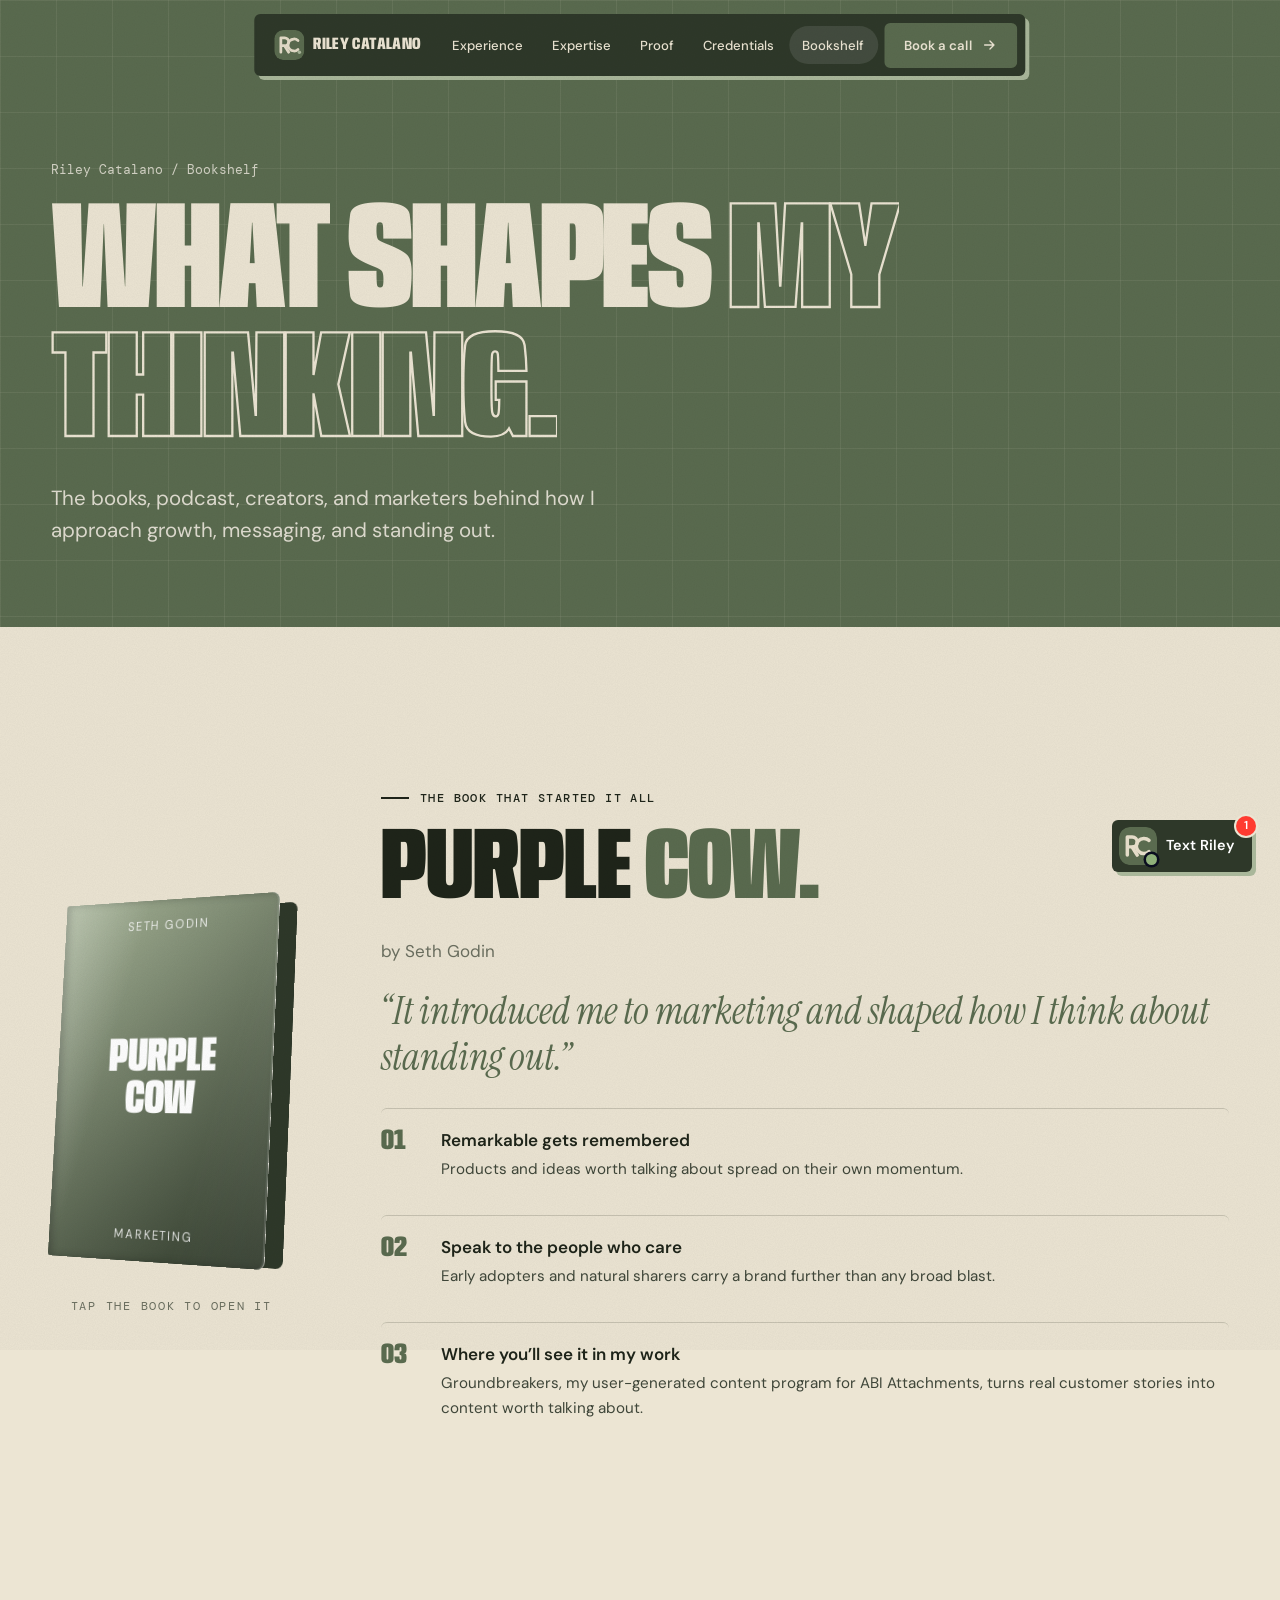
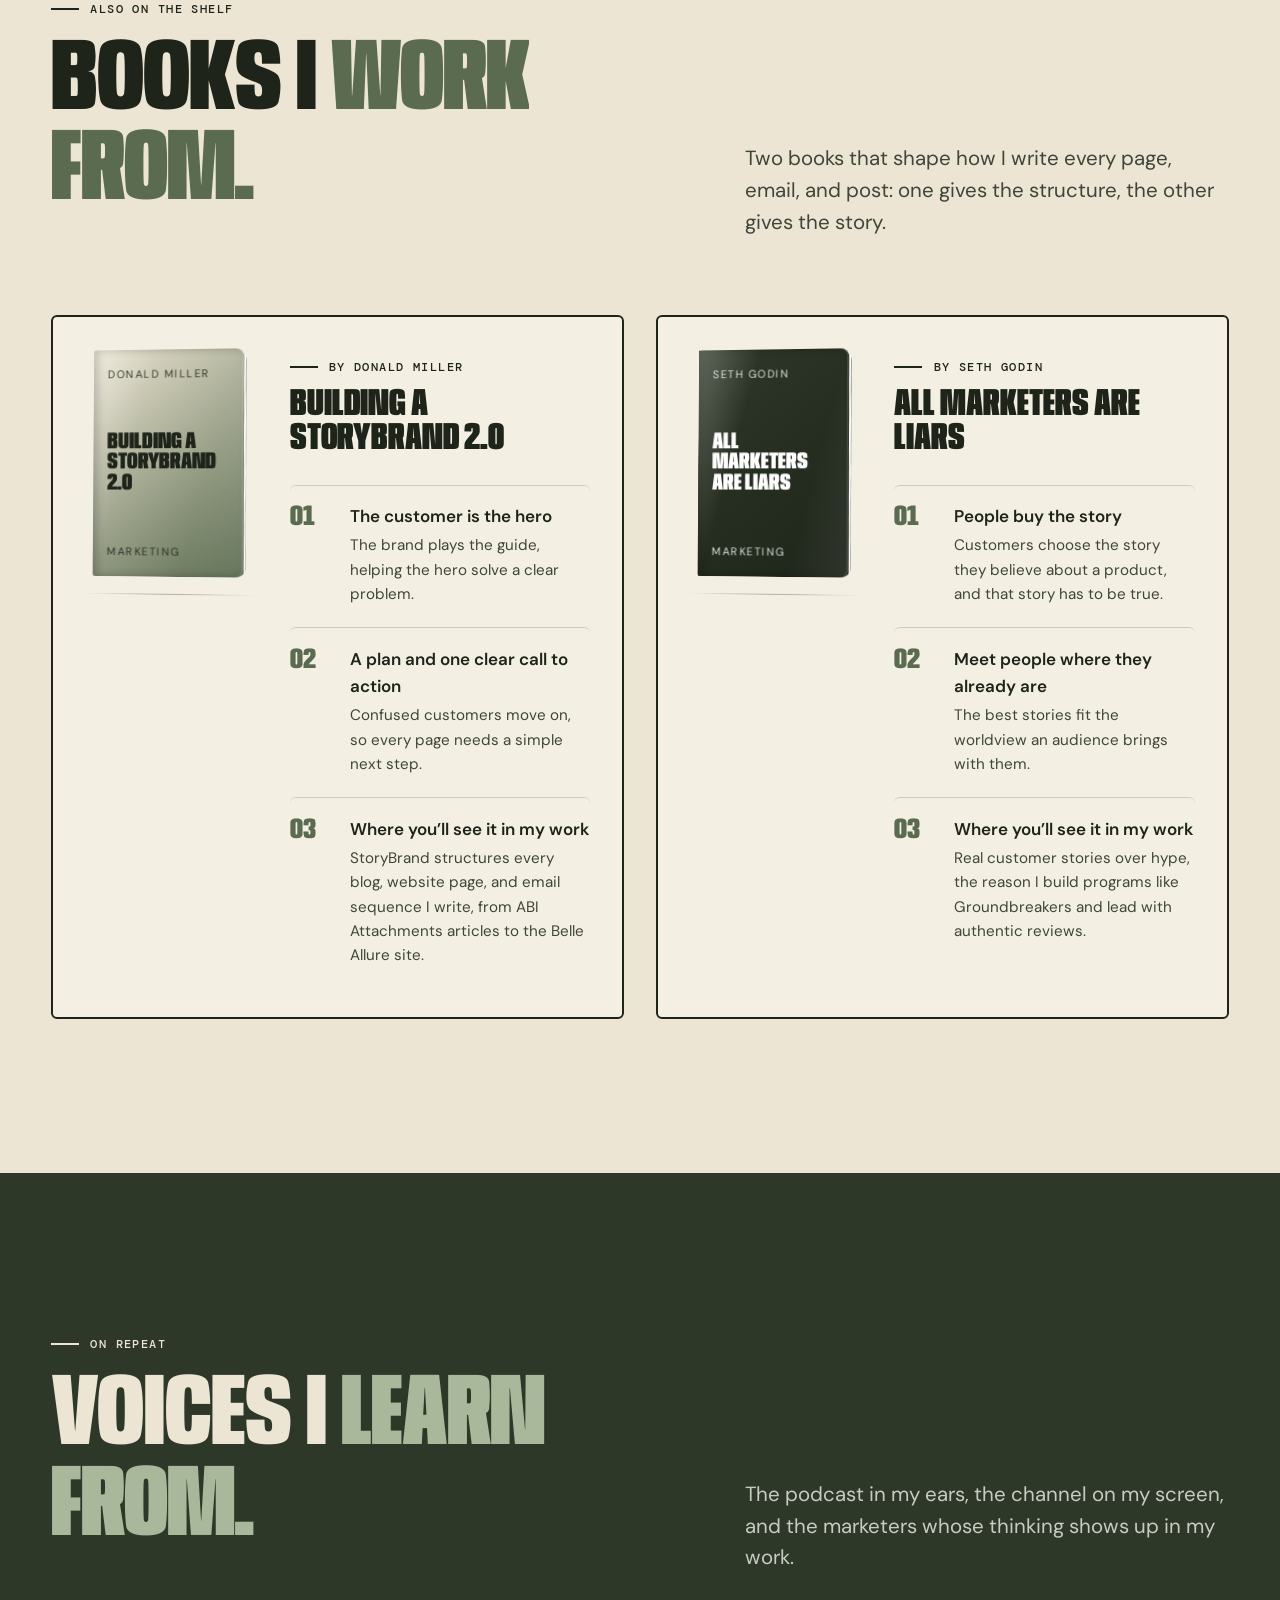
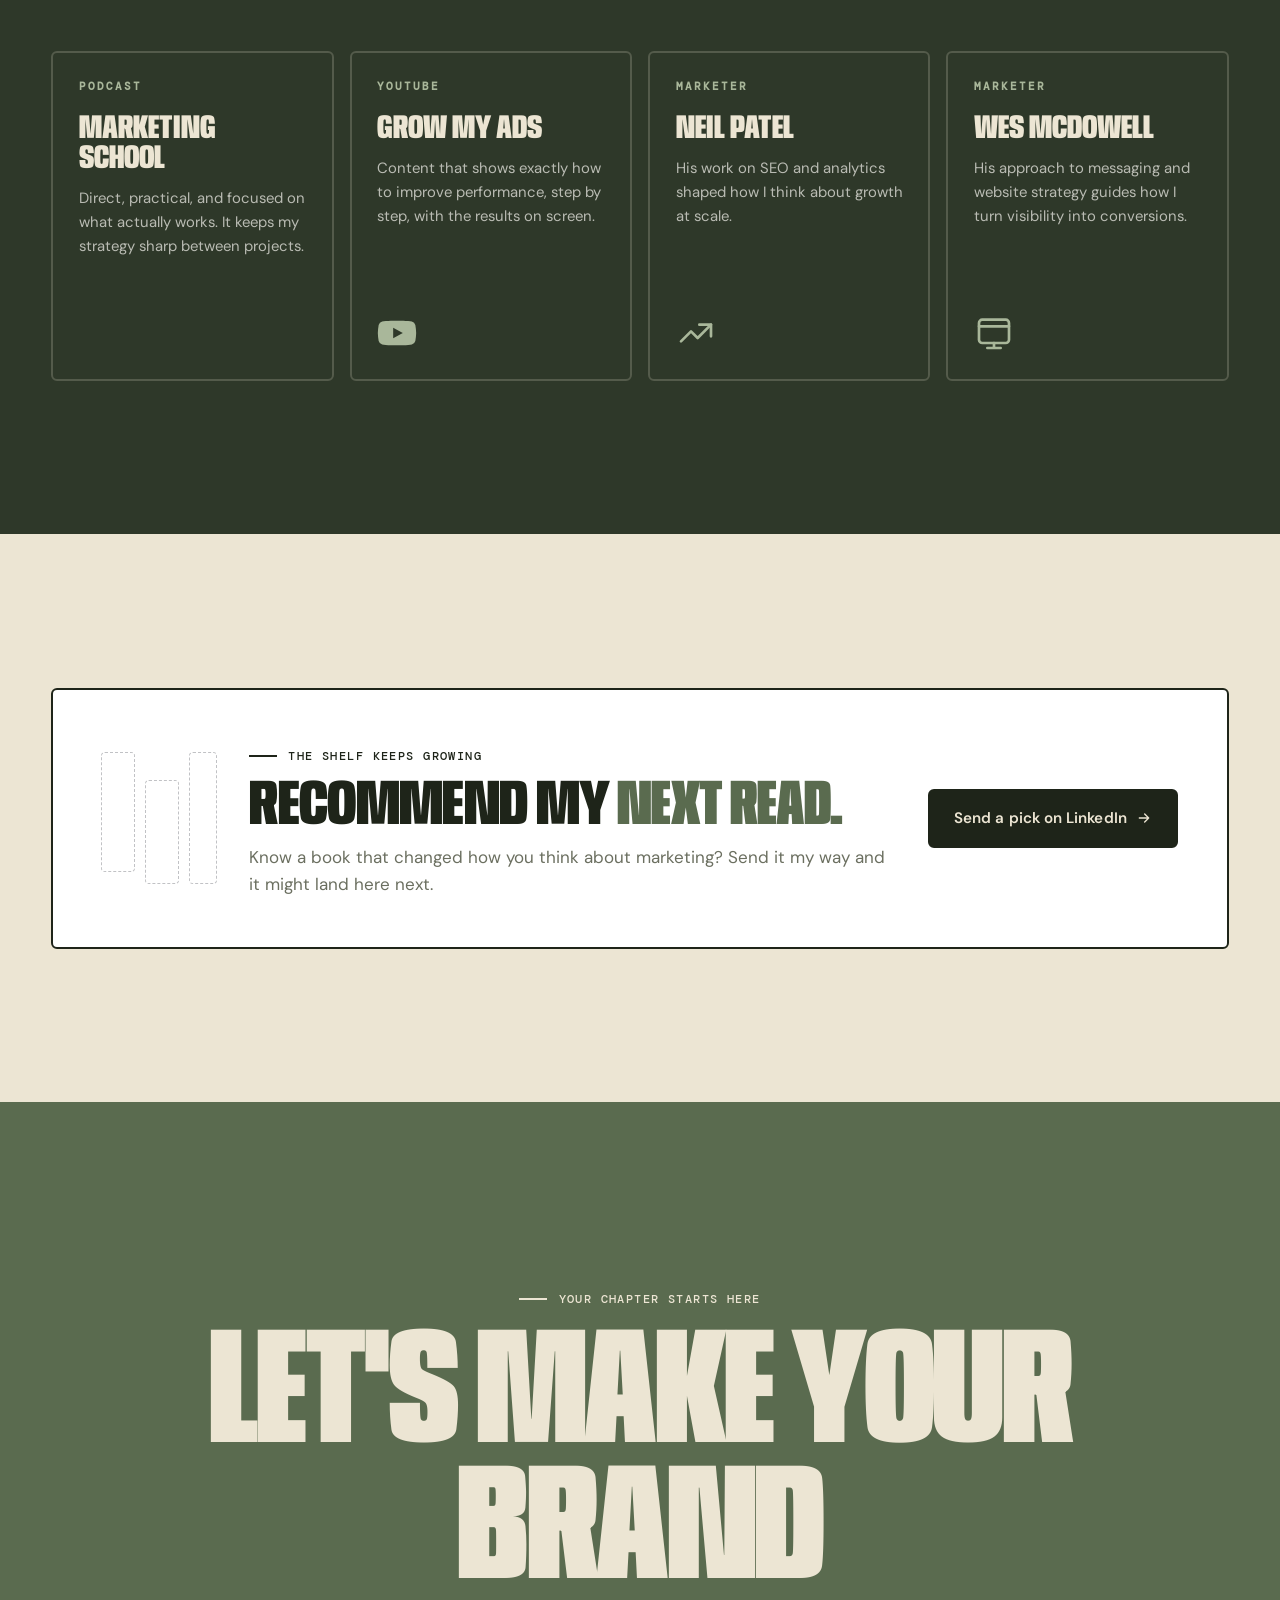
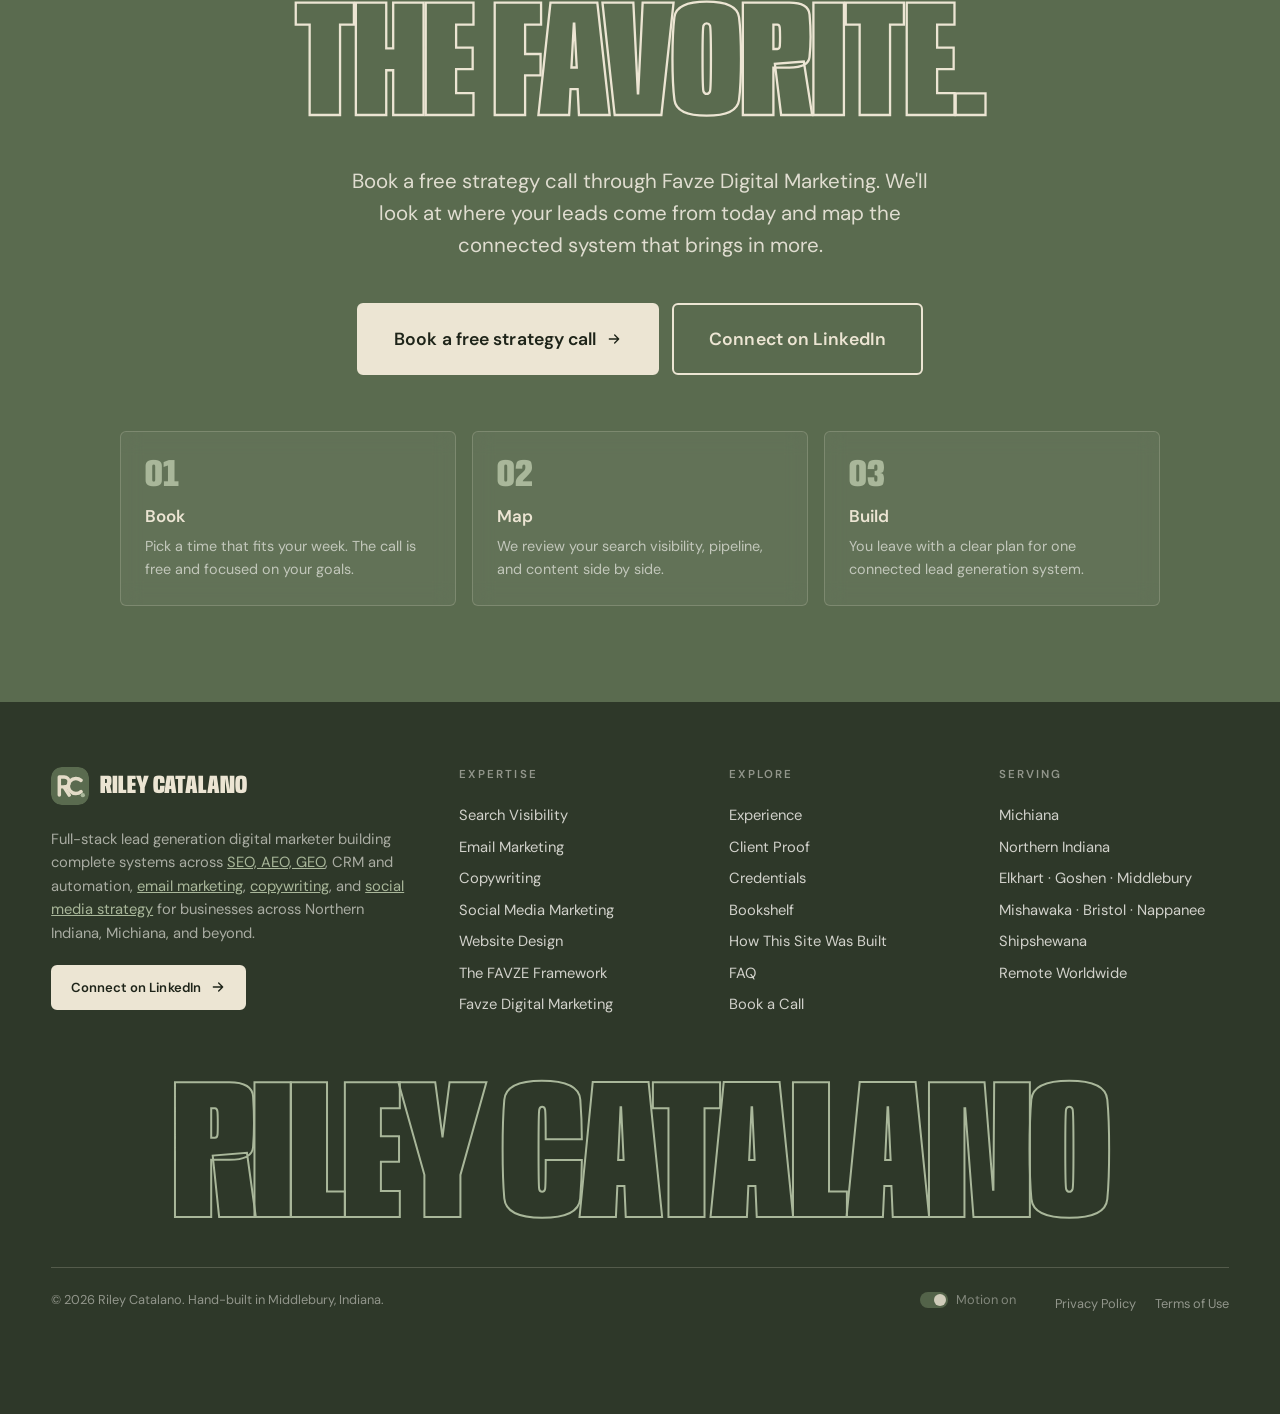
==== commit 33a7756e: "Three GitHub-built websites; add StoryBrand 2.0 and All Marketers Are Liars - Selected work card now" ====
--- a/bookshelf.html
+++ b/bookshelf.html
@@ -55,7 +55,31 @@
    },
    {
     "@type": "ListItem",
-    "position": 2,
+    "item": {
+     "@type": "Book",
+     "name": "Building a StoryBrand 2.0",
+     "author": {
+      "@type": "Person",
+      "name": "Donald Miller"
+     }
+    },
+    "position": 2
+   },
+   {
+    "@type": "ListItem",
+    "item": {
+     "@type": "Book",
+     "name": "All Marketers Are Liars",
+     "author": {
+      "@type": "Person",
+      "name": "Seth Godin"
+     }
+    },
+    "position": 3
+   },
+   {
+    "@type": "ListItem",
+    "position": 4,
     "item": {
      "@type": "PodcastSeries",
      "name": "Marketing School"
@@ -63,7 +87,7 @@
    },
    {
     "@type": "ListItem",
-    "position": 3,
+    "position": 5,
     "item": {
      "@type": "CreativeWorkSeries",
      "name": "Grow My Ads"
@@ -71,7 +95,7 @@
    },
    {
     "@type": "ListItem",
-    "position": 4,
+    "position": 6,
     "item": {
      "@type": "Person",
      "name": "Neil Patel"
@@ -79,14 +103,15 @@
    },
    {
     "@type": "ListItem",
-    "position": 5,
+    "position": 7,
     "item": {
      "@type": "Person",
      "name": "Wes McDowell"
     }
    }
   ]
- }
+ },
+ "description": "The books, podcast, YouTube creator, and marketers that shape how Riley Catalano approaches growth, messaging, and standing out, including Purple Cow, Building a StoryBrand 2.0, and All Marketers Are Liars."
 }
 </script>
 <script type="application/ld+json">
@@ -159,7 +184,7 @@
   <div class="wrap">
     <nav class="crumbs" aria-label="Breadcrumb"><a href="/">Riley Catalano</a><span aria-hidden="true">/</span><span aria-current="page">Bookshelf</span></nav>
     <h1 id="ph-title" data-split>What shapes <em>my thinking.</em></h1>
-    <p class="lead" data-reveal>The book, podcast, creators, and marketers behind how I approach growth, messaging, and standing out.</p>
+    <p class="lead" data-reveal>The books, podcast, creators, and marketers behind how I approach growth, messaging, and standing out.</p>
   </div>
 </section>
 
@@ -186,6 +211,41 @@
   </div>
 </section>
 
+<section class="section shelf-more" aria-labelledby="more-title" style="padding-top:0">
+  <div class="wrap">
+    <div class="section-head">
+      <div><span class="eyebrow" data-reveal>Also on the shelf</span><h2 class="h2" id="more-title" data-split>Books I <em>work from.</em></h2></div>
+      <p class="lead" data-reveal>Two books that shape how I write every page, email, and post: one gives the structure, the other gives the story.</p>
+    </div>
+    <div class="shelf-row">
+      <article class="shelf-item" data-reveal>
+        <div class="shelf-cover"><div class="book lift" style="--w:150px;--h:225px;--d:30px;--c1:#ECE5D3;--c2:#5A6B4F"><div class="shadow"></div><div class="back"></div><div class="spine"></div><div class="pages"></div><div class="front"><span class="a">Donald Miller</span><span class="t" style="font-size:1.45rem">Building a<br>StoryBrand 2.0</span><span class="a">Marketing</span></div></div></div>
+        <div class="shelf-copy">
+          <span class="eyebrow">by Donald Miller</span>
+          <h3>Building a StoryBrand 2.0</h3>
+          <div class="lessons">
+            <div class="lesson"><b>01</b><div><h4>The customer is the hero</h4><p>The brand plays the guide, helping the hero solve a clear problem.</p></div></div>
+            <div class="lesson"><b>02</b><div><h4>A plan and one clear call to action</h4><p>Confused customers move on, so every page needs a simple next step.</p></div></div>
+            <div class="lesson"><b>03</b><div><h4>Where you’ll see it in my work</h4><p>StoryBrand structures every blog, website page, and email sequence I write, from ABI Attachments articles to the Belle Allure site.</p></div></div>
+          </div>
+        </div>
+      </article>
+      <article class="shelf-item" data-reveal style="--d:.1s">
+        <div class="shelf-cover"><div class="book lift" style="--w:150px;--h:225px;--d:30px;--c1:#2E3829;--c2:#1E2419"><div class="shadow"></div><div class="back"></div><div class="spine"></div><div class="pages"></div><div class="front"><span class="a">Seth Godin</span><span class="t" style="font-size:1.45rem">All Marketers<br>Are Liars</span><span class="a">Marketing</span></div></div></div>
+        <div class="shelf-copy">
+          <span class="eyebrow">by Seth Godin</span>
+          <h3>All Marketers Are Liars</h3>
+          <div class="lessons">
+            <div class="lesson"><b>01</b><div><h4>People buy the story</h4><p>Customers choose the story they believe about a product, and that story has to be true.</p></div></div>
+            <div class="lesson"><b>02</b><div><h4>Meet people where they already are</h4><p>The best stories fit the worldview an audience brings with them.</p></div></div>
+            <div class="lesson"><b>03</b><div><h4>Where you’ll see it in my work</h4><p>Real customer stories over hype, the reason I build programs like Groundbreakers and lead with authentic reviews.</p></div></div>
+          </div>
+        </div>
+      </article>
+    </div>
+  </div>
+</section>
+
 <section class="section dark" data-theme="dark" aria-labelledby="minds-title">
   <div class="wrap">
     <div class="section-head">
--- a/assets/css/site.css
+++ b/assets/css/site.css
@@ -1466,3 +1466,13 @@
 .float-1{top:34%!important;right:6%!important}
 .float-2{top:42%!important}
 .pt-text:has(.pt-more[open]){max-width:470px}
+/* Bookshelf: more books */
+.shelf-row{display:grid;grid-template-columns:1fr 1fr;gap:clamp(1rem,3vw,2rem)}
+.shelf-item{display:grid;grid-template-columns:auto minmax(0,1fr);gap:clamp(1.2rem,3vw,2.2rem);align-items:start;padding:clamp(1.3rem,3vw,2rem);border:2px solid var(--ink);border-radius:var(--r);background:#F4EFE3;transition:transform .5s var(--ease),box-shadow .5s var(--ease)}
+.shelf-item:hover{transform:translate(-3px,-3px);box-shadow:7px 7px 0 var(--sage)}
+.shelf-cover{perspective:1200px;padding:.6rem .6rem 1.4rem}
+.shelf-item:nth-child(1) .front{color:var(--ink)}
+.shelf-copy h3{font-family:var(--display);font-weight:900;font-stretch:58%;text-transform:uppercase;font-size:clamp(1.8rem,3vw,2.6rem);line-height:.88;margin:.7rem 0 1rem}
+.shelf-copy .lessons{gap:.2rem}
+@media (max-width:1000px){.shelf-row{grid-template-columns:1fr}}
+@media (max-width:560px){.shelf-item{grid-template-columns:1fr}.shelf-cover{justify-self:center}}
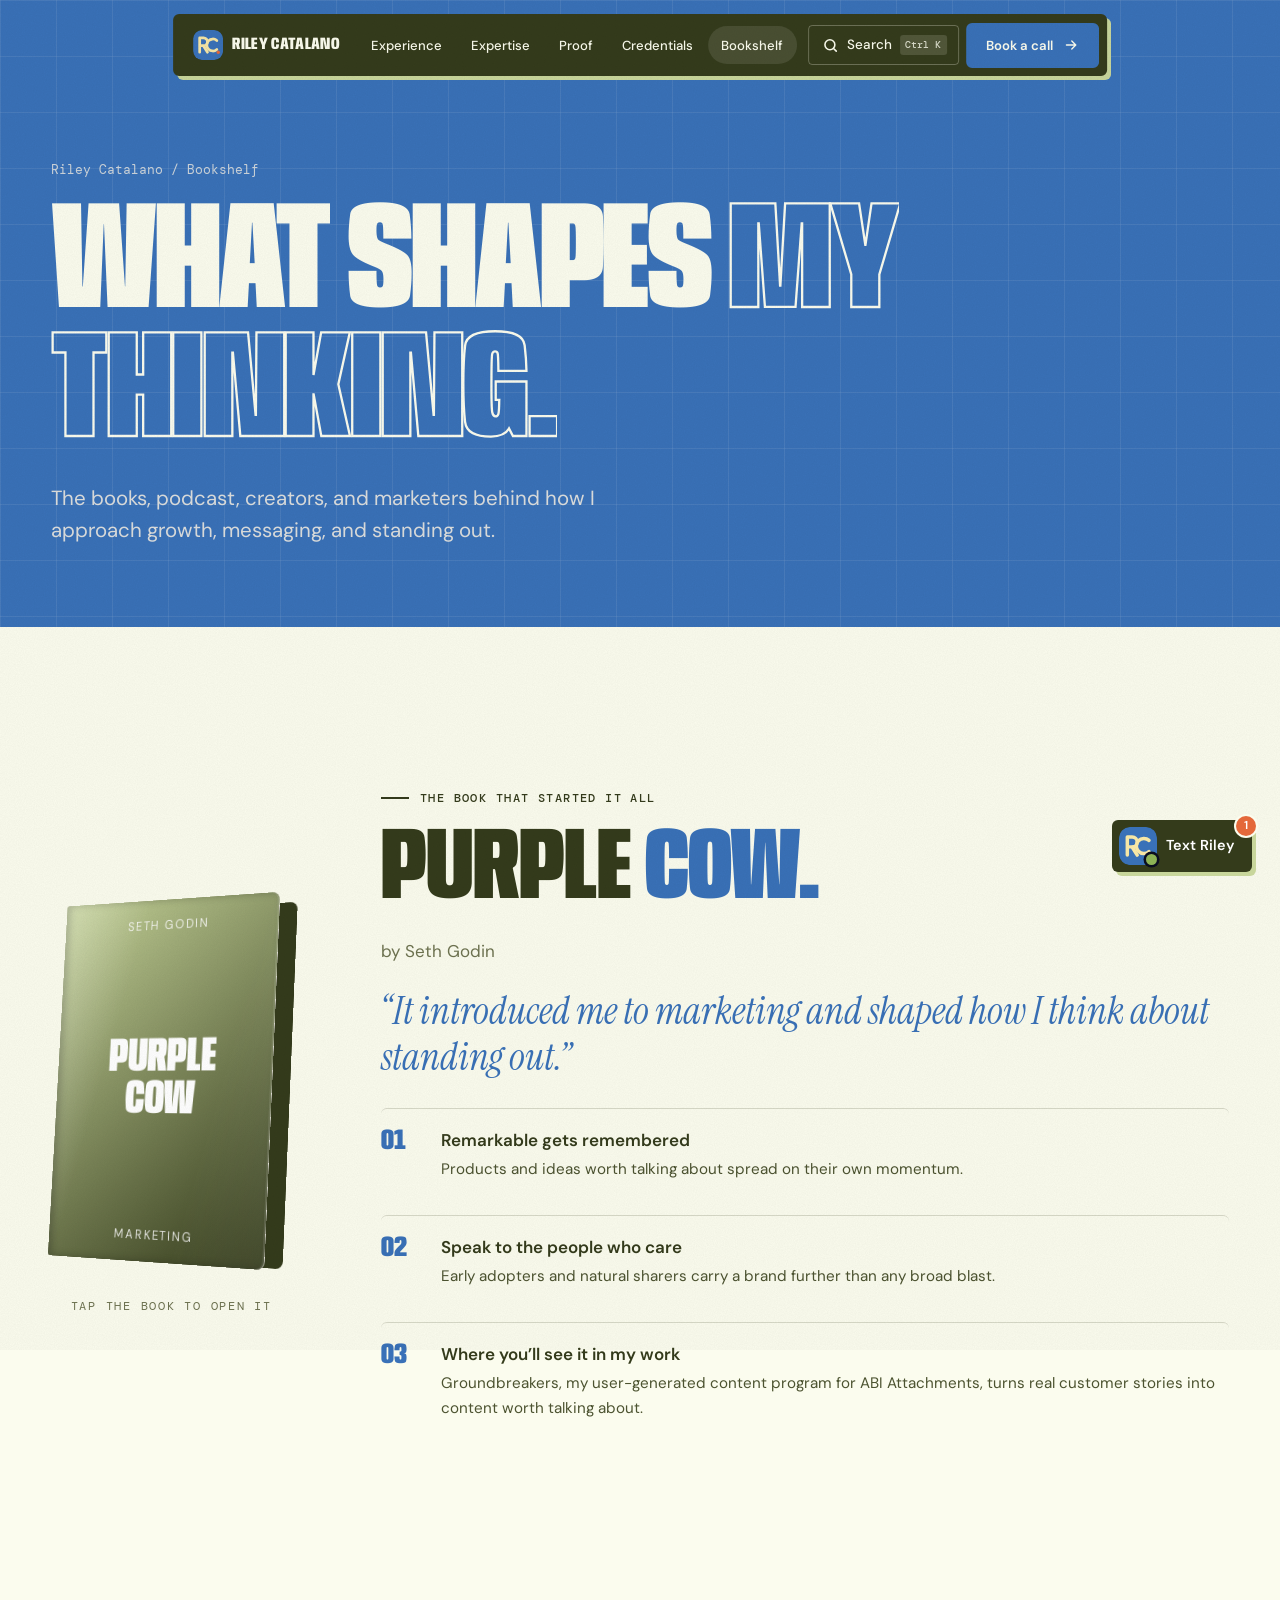
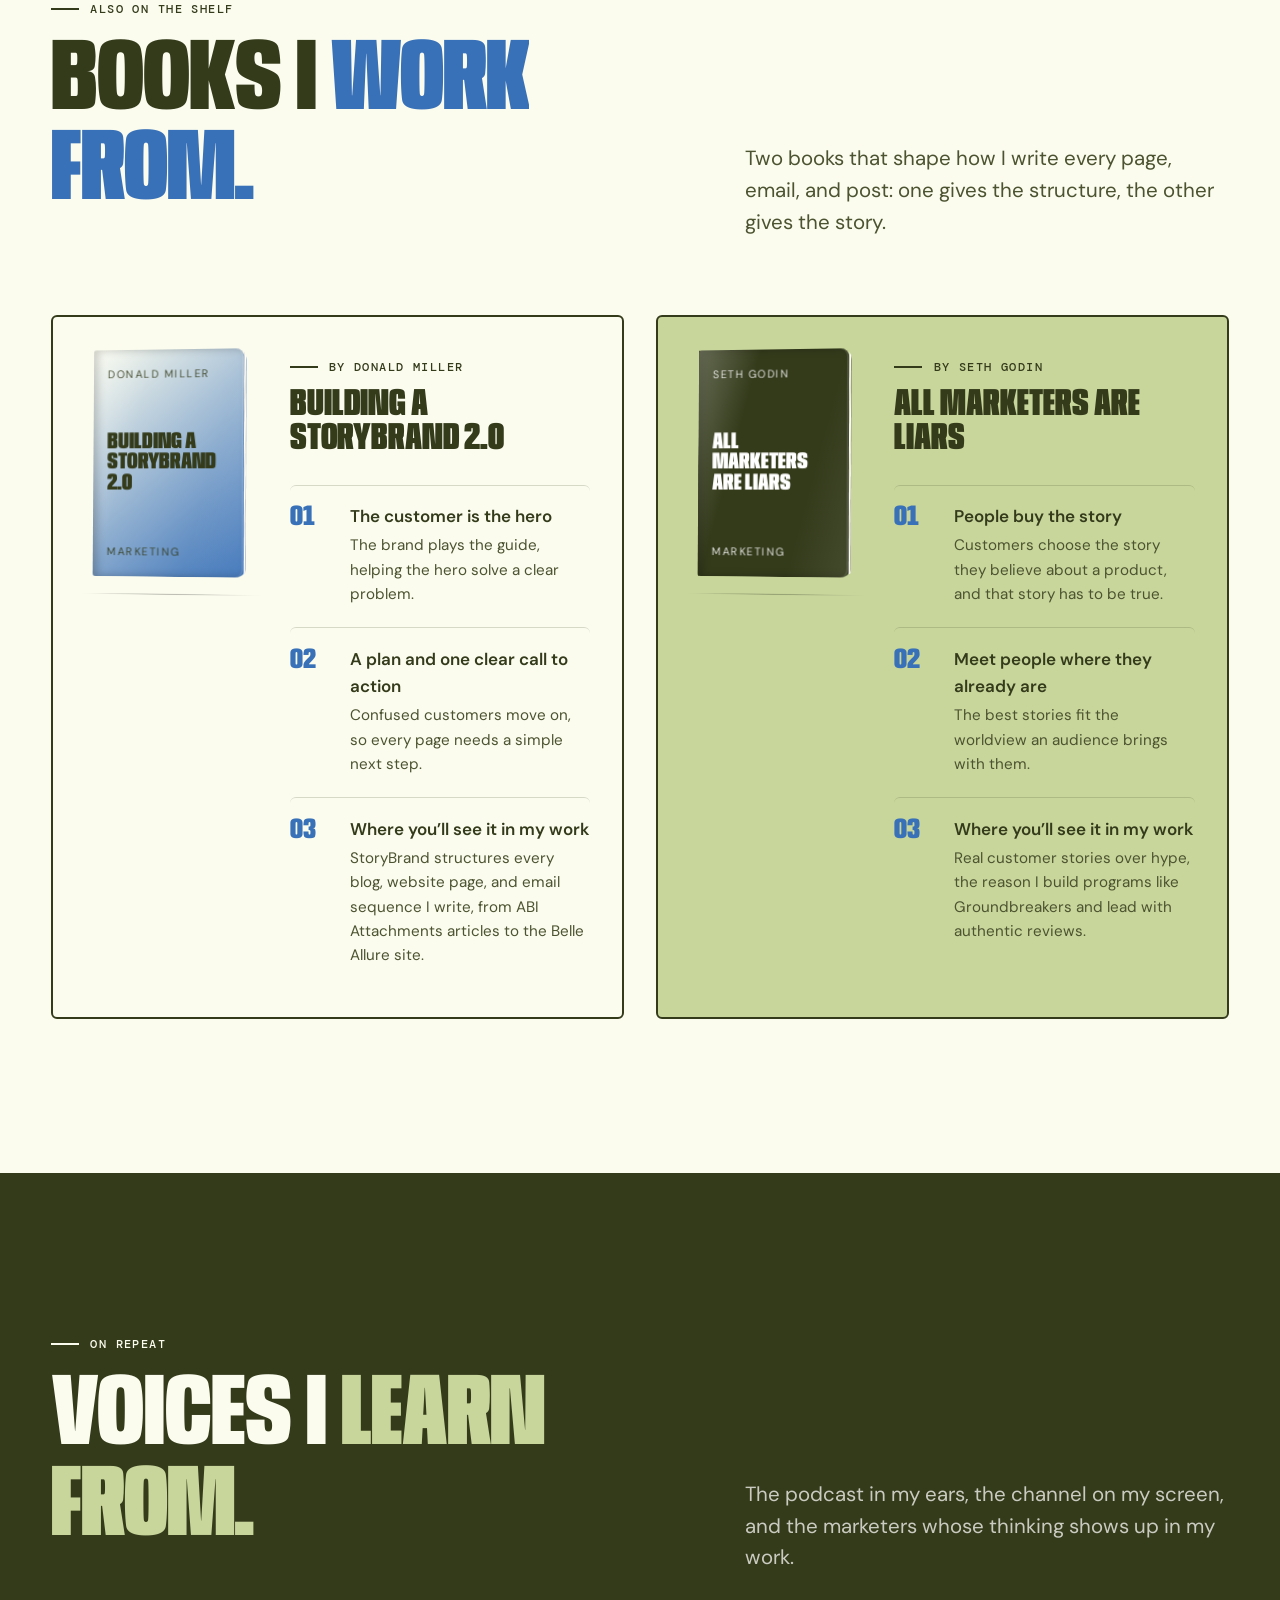
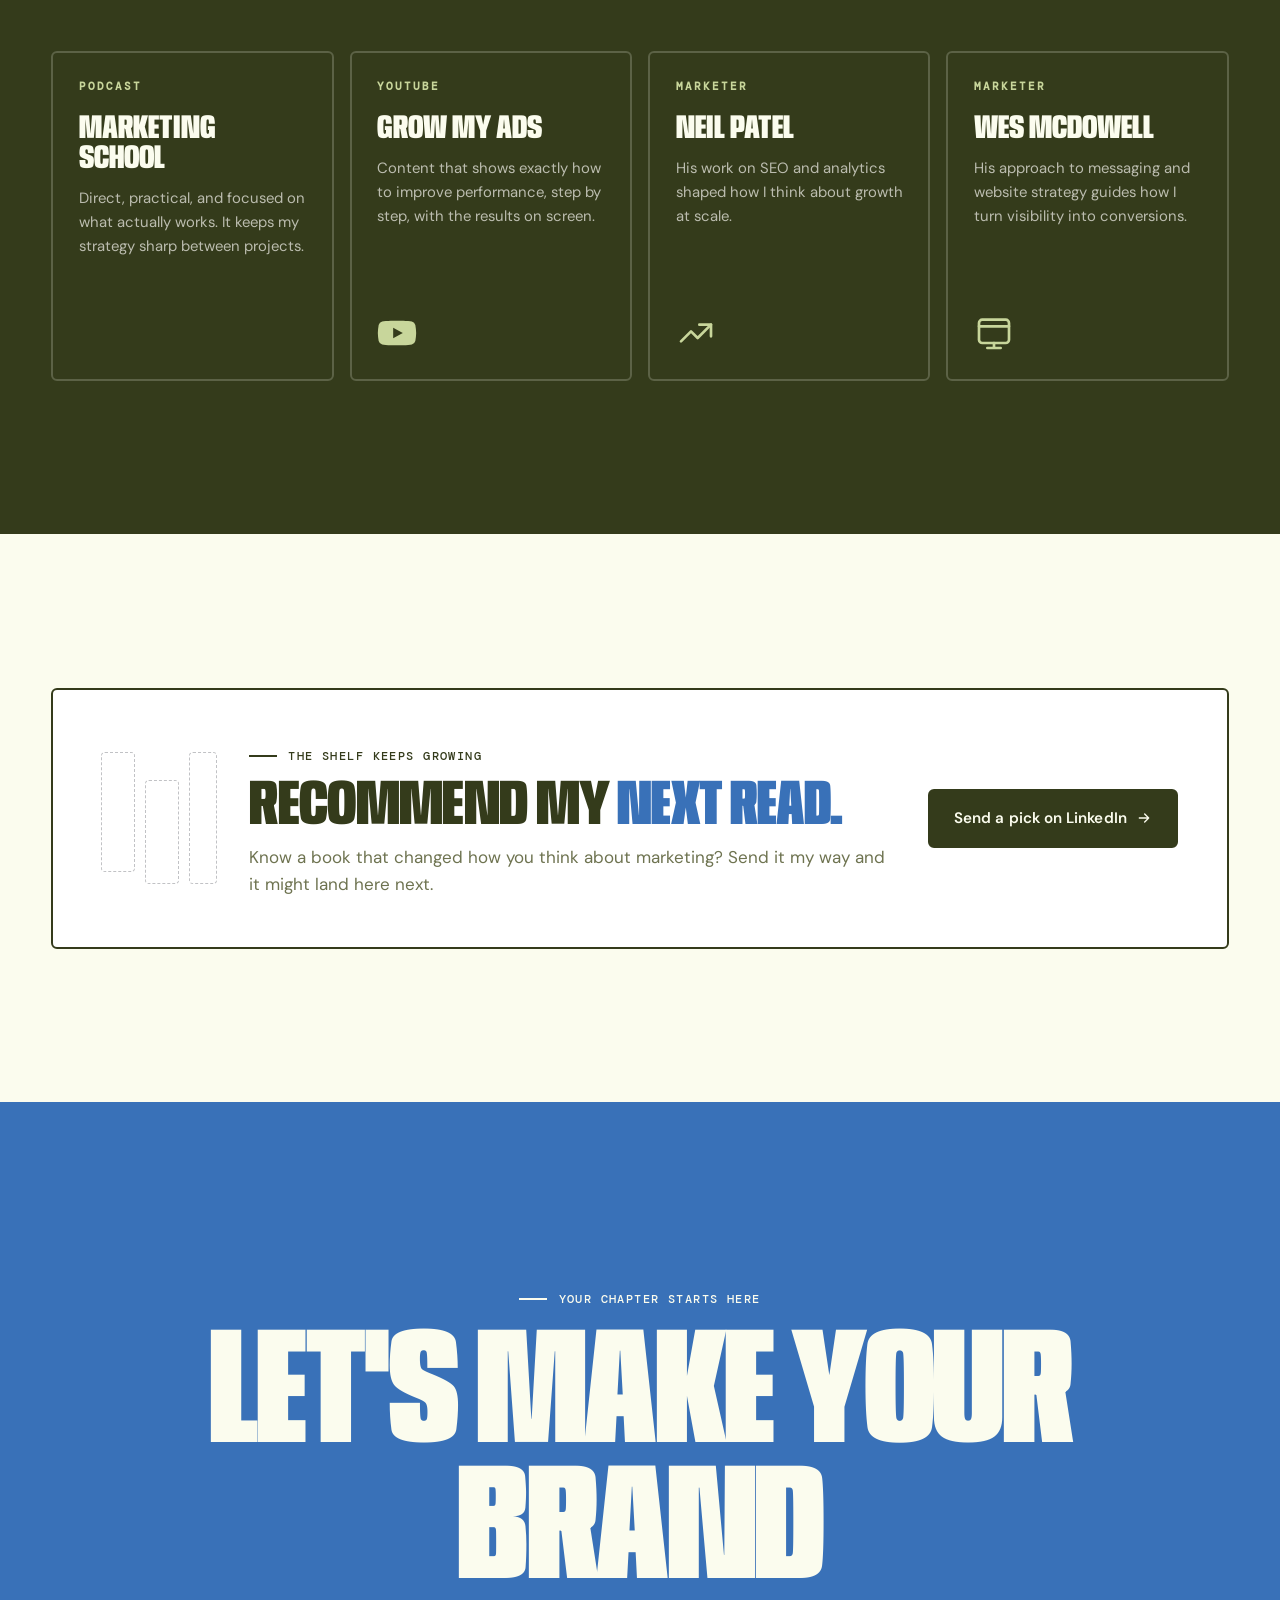
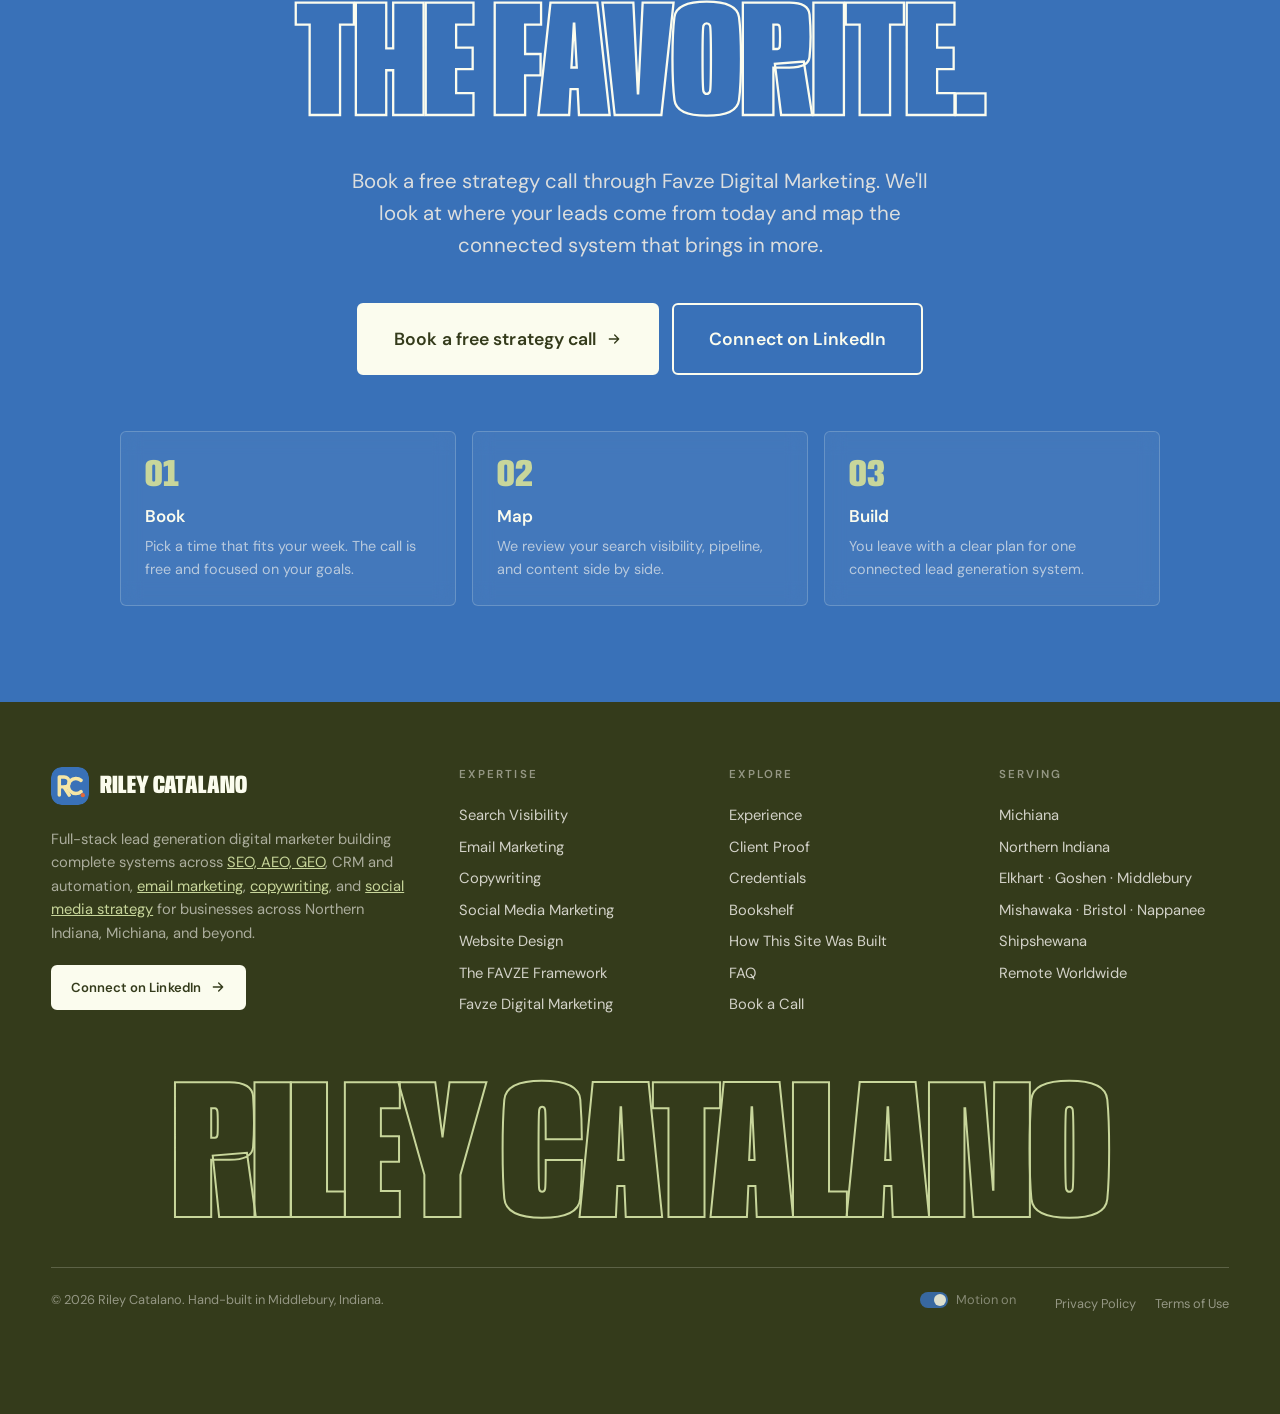
==== commit b29b0823: "So Matcha palette, persimmon accent, and site-wide search - Palette: Celtic Blue, Tea Green, Vanilla" ====
--- a/bookshelf.html
+++ b/bookshelf.html
@@ -3,7 +3,7 @@
 <head>
 <meta charset="UTF-8">
 <meta name="viewport" content="width=device-width, initial-scale=1.0">
-<meta name="theme-color" content="#2E3829">
+<meta name="theme-color" content="#343B1B">
 <title>Bookshelf: What Shapes My Thinking | Riley Catalano</title>
 <meta name="description" content="The book, podcast, YouTube creator, and marketers that shape how Riley Catalano approaches growth, messaging, SEO, and standing out, starting with Purple Cow by Seth Godin.">
 <meta name="author" content="Riley Catalano">
@@ -143,7 +143,7 @@
 <div class="cursor" aria-hidden="true"></div>
 
 <header class="nav" role="banner">
-  <a href="/" class="nav-logo" aria-label="Riley Catalano, home"><svg class="rc-mark" viewBox="0 0 48 48" aria-hidden="true" focusable="false"><rect width="48" height="48" rx="13" fill="#5A6B4F"/><g fill="none" stroke="#E4DCC8" stroke-width="4.4" stroke-linecap="round" stroke-linejoin="round"><path d="M10.5 35.5V12.5h6.2a6.3 6.3 0 0 1 0 12.6h-6.2M16.4 25.1l6.6 10.4"/><path d="M37.92 16.87A9.6 9.6 0 1 0 37.92 31.13"/></g><circle cx="40.2" cy="35.6" r="2.7" fill="#A9B79A"/></svg>Riley Catalano</a>
+  <a href="/" class="nav-logo" aria-label="Riley Catalano, home"><svg class="rc-mark" viewBox="0 0 48 48" aria-hidden="true" focusable="false"><rect width="48" height="48" rx="13" fill="#3971B8"/><g fill="none" stroke="#F6E6A5" stroke-width="4.4" stroke-linecap="round" stroke-linejoin="round"><path d="M10.5 35.5V12.5h6.2a6.3 6.3 0 0 1 0 12.6h-6.2M16.4 25.1l6.6 10.4"/><path d="M37.92 16.87A9.6 9.6 0 1 0 37.92 31.13"/></g><circle cx="40.2" cy="35.6" r="2.7" fill="#E4683A"/></svg>Riley Catalano</a>
   <nav aria-label="Primary">
     <ul class="nav-links">
       <li><a href="/#experience">Experience</a></li>
@@ -191,7 +191,7 @@
 <section class="section" aria-labelledby="pc-title">
   <div class="wrap shelf-feature">
     <div class="book-wrap" data-reveal><button type="button" class="book-btn" aria-pressed="false" aria-label="Open Purple Cow by Seth Godin to read my margin note" data-cursor="Open">
-      <span class="book" style="--c1:#A9B79A;--c2:#2E3829">
+      <span class="book" style="--c1:#C8D69B;--c2:#343B1B">
         <span class="shadow"></span><span class="back"></span><span class="spine"></span><span class="pages"></span>
         <span class="inside"><span class="note-k">My margin note</span><span class="note">Stand out instead of blending in.</span><span class="note-s">Remarkable gets remembered.<br>Remembered gets chosen.</span><span class="note-sig">Riley</span></span>
         <span class="front"><span class="cover-in" aria-hidden="true"><i>Property of</i>Riley Catalano</span><span class="a">Seth Godin</span><span class="t">Purple<br>Cow</span><span class="a">Marketing</span></span>
@@ -219,7 +219,7 @@
     </div>
     <div class="shelf-row">
       <article class="shelf-item" data-reveal>
-        <div class="shelf-cover"><div class="book lift" style="--w:150px;--h:225px;--d:30px;--c1:#ECE5D3;--c2:#5A6B4F"><div class="shadow"></div><div class="back"></div><div class="spine"></div><div class="pages"></div><div class="front"><span class="a">Donald Miller</span><span class="t" style="font-size:1.45rem">Building a<br>StoryBrand 2.0</span><span class="a">Marketing</span></div></div></div>
+        <div class="shelf-cover"><div class="book lift" style="--w:150px;--h:225px;--d:30px;--c1:#FBFCEE;--c2:#3971B8"><div class="shadow"></div><div class="back"></div><div class="spine"></div><div class="pages"></div><div class="front"><span class="a">Donald Miller</span><span class="t" style="font-size:1.45rem">Building a<br>StoryBrand 2.0</span><span class="a">Marketing</span></div></div></div>
         <div class="shelf-copy">
           <span class="eyebrow">by Donald Miller</span>
           <h3>Building a StoryBrand 2.0</h3>
@@ -231,7 +231,7 @@
         </div>
       </article>
       <article class="shelf-item" data-reveal style="--d:.1s">
-        <div class="shelf-cover"><div class="book lift" style="--w:150px;--h:225px;--d:30px;--c1:#2E3829;--c2:#1E2419"><div class="shadow"></div><div class="back"></div><div class="spine"></div><div class="pages"></div><div class="front"><span class="a">Seth Godin</span><span class="t" style="font-size:1.45rem">All Marketers<br>Are Liars</span><span class="a">Marketing</span></div></div></div>
+        <div class="shelf-cover"><div class="book lift" style="--w:150px;--h:225px;--d:30px;--c1:#343B1B;--c2:#343B1B"><div class="shadow"></div><div class="back"></div><div class="spine"></div><div class="pages"></div><div class="front"><span class="a">Seth Godin</span><span class="t" style="font-size:1.45rem">All Marketers<br>Are Liars</span><span class="a">Marketing</span></div></div></div>
         <div class="shelf-copy">
           <span class="eyebrow">by Seth Godin</span>
           <h3>All Marketers Are Liars</h3>
@@ -294,7 +294,7 @@
   <div class="wrap">
     <div class="footer-grid">
       <div>
-        <a href="/" class="footer-brand"><svg class="rc-mark" viewBox="0 0 48 48" aria-hidden="true" focusable="false"><rect width="48" height="48" rx="13" fill="#5A6B4F"/><g fill="none" stroke="#E4DCC8" stroke-width="4.4" stroke-linecap="round" stroke-linejoin="round"><path d="M10.5 35.5V12.5h6.2a6.3 6.3 0 0 1 0 12.6h-6.2M16.4 25.1l6.6 10.4"/><path d="M37.92 16.87A9.6 9.6 0 1 0 37.92 31.13"/></g><circle cx="40.2" cy="35.6" r="2.7" fill="#A9B79A"/></svg>Riley Catalano</a>
+        <a href="/" class="footer-brand"><svg class="rc-mark" viewBox="0 0 48 48" aria-hidden="true" focusable="false"><rect width="48" height="48" rx="13" fill="#3971B8"/><g fill="none" stroke="#F6E6A5" stroke-width="4.4" stroke-linecap="round" stroke-linejoin="round"><path d="M10.5 35.5V12.5h6.2a6.3 6.3 0 0 1 0 12.6h-6.2M16.4 25.1l6.6 10.4"/><path d="M37.92 16.87A9.6 9.6 0 1 0 37.92 31.13"/></g><circle cx="40.2" cy="35.6" r="2.7" fill="#E4683A"/></svg>Riley Catalano</a>
         <p>Full-stack lead generation digital marketer building complete systems across <a href="/search-visibility">SEO, AEO, GEO</a>, CRM and automation, <a href="/email-marketing">email marketing</a>, <a href="/copywriting">copywriting</a>, and <a href="/social-media-marketing">social media strategy</a> for businesses across Northern Indiana, Michiana, and beyond.</p>
         <a href="https://www.linkedin.com/in/rileycatalano/" target="_blank" rel="noopener noreferrer" class="btn btn-sm btn-light">Connect on LinkedIn <span class="arrow"><svg width="16" height="16" viewBox="0 0 24 24" fill="none" stroke="currentColor" stroke-width="2" stroke-linecap="round" stroke-linejoin="round" aria-hidden="true"><path d="M5 12h14M13 6l6 6-6 6"/></svg></span></a>
       </div>
@@ -340,5 +340,6 @@
 <script src="/assets/js/lenis.min.js" defer></script>
 <script src="/assets/js/site.js" defer></script>
 <script src="/assets/js/chat.js" defer></script>
+<script src="/assets/js/search.js" defer></script>
 </body>
 </html>
--- a/assets/css/site.css
+++ b/assets/css/site.css
@@ -13,29 +13,35 @@
 @font-face{font-family:'Instrument Serif';src:url('../fonts/instrument-serif-latin-400-italic.woff2') format('woff2');font-weight:400;font-style:italic;font-display:swap}
 
 :root{
-  /* Brand: two colors, deep sage + cream. Sage-black for text. Big condensed type, hard edges. */
-  --paper:#ECE5D3;
-  --paper-2:#E2D9C4;
-  --ink:#1E2419;
-  --ink-2:#3F4639;
-  --muted:#6B6F60;
-  --sage:#5A6B4F;
-  --sage-deep:#2E3829;
-  --sage-soft:#A9B79A;
-  --cream:var(--paper);
-  --night:var(--sage-deep);
-  --night-2:#384433;
-  --blue:var(--sage);
-  --electric:var(--sage);
-  --cobalt:var(--sage);
-  --sky:var(--sage-soft);
-  --amber:var(--sage);
-  --orange:var(--sage);
-  --blush:var(--sage-soft);
-  --lilac:var(--paper);
-  --mint:#8FB07A;
-  --line:rgba(30,36,25,.18);
-  --line-light:rgba(236,229,211,.2);
+  /* Personal brand palette: Celtic Blue, Tea Green, Vanilla, Ivory, Drab Dark Brown, plus a Persimmon spark. Fonts unchanged. */
+  --celtic:#3971B8;
+  --tea:#C8D69B;
+  --vanilla:#F6E6A5;
+  --ivory:#FBFCEE;
+  --brown:#343B1B;
+  --accent:#E4683A;
+  --paper:var(--ivory);
+  --paper-2:var(--vanilla);
+  --ink:var(--brown);
+  --ink-2:#4C5330;
+  --muted:#6E7350;
+  --sage:var(--celtic);
+  --sage-deep:var(--brown);
+  --sage-soft:var(--tea);
+  --cream:var(--ivory);
+  --night:var(--brown);
+  --night-2:#464E2A;
+  --blue:var(--celtic);
+  --electric:var(--celtic);
+  --cobalt:var(--celtic);
+  --sky:var(--tea);
+  --amber:var(--celtic);
+  --orange:var(--celtic);
+  --blush:var(--tea);
+  --lilac:var(--ivory);
+  --mint:#8DB255;
+  --line:rgba(52,59,27,.18);
+  --line-light:rgba(251,252,238,.2);
   --display:'Anybody','Arial Narrow',sans-serif;
   --body:'DM Sans',system-ui,sans-serif;
   --serif:'Instrument Serif',Georgia,serif;
@@ -79,7 +85,7 @@
 .cursor-ring{width:44px;height:44px;margin:-22px 0 0 -22px;border-radius:50%;border:1.5px solid var(--electric);display:grid;place-items:center;transition:width .35s var(--ease),height .35s var(--ease),margin .35s var(--ease),background .35s,border-color .35s,opacity .3s}
 .cursor-ring span{font-size:.62rem;font-weight:600;letter-spacing:.12em;text-transform:uppercase;color:#fff;opacity:0;transition:opacity .2s}
 .has-cursor .cursor,.has-cursor .cursor-ring{opacity:1}
-.cursor-ring.is-hover{width:70px;height:70px;margin:-35px 0 0 -35px;background:rgba(90,107,79,.14)}
+.cursor-ring.is-hover{width:70px;height:70px;margin:-35px 0 0 -35px;background:rgba(57,113,184,.14)}
 .cursor-ring.is-label{width:92px;height:92px;margin:-46px 0 0 -46px;background:var(--electric);border-color:var(--electric)}
 .cursor-ring.is-label span{opacity:1}
 .cursor-ring.is-label + .cursor,.cursor.is-hidden{opacity:0!important}
@@ -92,8 +98,8 @@
 .nav.is-hidden{transform:translate(-50%,-200%)}
 .nav.on-dark{background:rgba(13,18,48,.55);border-color:rgba(255,255,255,.12);color:var(--paper)}
 .nav-logo{font-family:var(--display);font-weight:800;font-stretch:72%;font-size:1.05rem;letter-spacing:.02em;text-transform:uppercase;text-decoration:none;margin-right:.7rem;display:flex;align-items:center;gap:.55rem;white-space:nowrap}
-.nav-logo i{width:9px;height:9px;border-radius:50%;background:var(--electric);box-shadow:0 0 0 4px rgba(90,107,79,.22);animation:pulse 2.4s ease-in-out infinite}
-@keyframes pulse{50%{box-shadow:0 0 0 8px rgba(90,107,79,0)}}
+.nav-logo i{width:9px;height:9px;border-radius:50%;background:var(--electric);box-shadow:0 0 0 4px rgba(57,113,184,.22);animation:pulse 2.4s ease-in-out infinite}
+@keyframes pulse{50%{box-shadow:0 0 0 8px rgba(57,113,184,0)}}
 .nav-links{display:flex;align-items:center;gap:.1rem;list-style:none}
 .nav-links>li{position:relative}
 .nav-links a,.nav-links button{display:block;font-size:.82rem;font-weight:500;text-decoration:none;padding:.55rem .85rem;border-radius:999px;transition:background .25s,color .25s;white-space:nowrap}
@@ -105,9 +111,9 @@
 .nav-drop a:hover{background:var(--paper-2)!important}
 .nav-drop small{color:var(--muted);font-size:.72rem}
 .btn{--bg:var(--ink);--fg:var(--paper);position:relative;display:inline-flex;align-items:center;gap:.6rem;padding:.95rem 1.5rem;border-radius:999px;background:var(--bg);color:var(--fg);text-decoration:none;font-weight:600;font-size:.95rem;letter-spacing:.005em;overflow:hidden;isolation:isolate;transition:transform .35s var(--ease),box-shadow .35s;will-change:transform}
-.btn::before{content:'';position:absolute;inset:0;z-index:-1;background:linear-gradient(110deg,var(--electric),#5A6B4F 55%,var(--blush));transform:translateY(101%);transition:transform .55s var(--ease)}
+.btn::before{content:'';position:absolute;inset:0;z-index:-1;background:linear-gradient(110deg,var(--electric),#3971B8 55%,var(--blush));transform:translateY(101%);transition:transform .55s var(--ease)}
 .btn:hover::before{transform:translateY(0)}
-.btn:hover{box-shadow:0 18px 40px -14px rgba(90,107,79,.6)}
+.btn:hover{box-shadow:0 18px 40px -14px rgba(57,113,184,.6)}
 .btn .arrow{display:inline-block;transition:transform .35s var(--ease)}
 .btn:hover .arrow{transform:translateX(4px) rotate(-45deg)}
 .btn-sm{padding:.62rem 1.1rem;font-size:.82rem}
@@ -163,10 +169,10 @@
 .hero{position:relative;min-height:100svh;background:var(--night);color:var(--paper);overflow:hidden;display:flex;flex-direction:column;justify-content:flex-end;padding:8rem 0 clamp(2rem,5vw,3.5rem);isolation:isolate}
 .aurora{position:absolute;inset:-20%;z-index:-2;filter:blur(70px) saturate(1.3);transform:translate3d(calc(var(--mx,0)*-30px),calc(var(--my,0)*-30px),0)}
 .aurora b{position:absolute;border-radius:50%;mix-blend-mode:screen;opacity:.85}
-.aurora b:nth-child(1){width:55vw;height:55vw;left:5%;top:5%;background:radial-gradient(circle,#5A6B4F 0%,transparent 65%);animation:float1 18s ease-in-out infinite}
-.aurora b:nth-child(2){width:45vw;height:45vw;right:0;top:15%;background:radial-gradient(circle,#5A6B4F 0%,transparent 65%);animation:float2 22s ease-in-out infinite}
-.aurora b:nth-child(3){width:40vw;height:40vw;left:35%;bottom:0;background:radial-gradient(circle,#A9B79A 0%,transparent 62%);opacity:.55;animation:float3 26s ease-in-out infinite}
-.aurora b:nth-child(4){width:30vw;height:30vw;left:0;bottom:10%;background:radial-gradient(circle,#5A6B4F 0%,transparent 65%);animation:float2 20s ease-in-out infinite reverse}
+.aurora b:nth-child(1){width:55vw;height:55vw;left:5%;top:5%;background:radial-gradient(circle,#3971B8 0%,transparent 65%);animation:float1 18s ease-in-out infinite}
+.aurora b:nth-child(2){width:45vw;height:45vw;right:0;top:15%;background:radial-gradient(circle,#3971B8 0%,transparent 65%);animation:float2 22s ease-in-out infinite}
+.aurora b:nth-child(3){width:40vw;height:40vw;left:35%;bottom:0;background:radial-gradient(circle,#C8D69B 0%,transparent 62%);opacity:.55;animation:float3 26s ease-in-out infinite}
+.aurora b:nth-child(4){width:30vw;height:30vw;left:0;bottom:10%;background:radial-gradient(circle,#3971B8 0%,transparent 65%);animation:float2 20s ease-in-out infinite reverse}
 @keyframes float1{50%{transform:translate(12vw,8vh) scale(1.15)}}
 @keyframes float2{50%{transform:translate(-10vw,10vh) scale(.9)}}
 @keyframes float3{50%{transform:translate(-8vw,-12vh) scale(1.2)}}
@@ -234,13 +240,13 @@
 .chapter.c-dark .num{color:rgba(245,243,238,.55)}
 .chapter.c-dark h3 em{color:var(--sky)}
 .chapter.c-dark .proof .chip{background:rgba(255,255,255,.06);border-color:var(--line-light)}
-.chapter.c-blue{background:linear-gradient(150deg,#5A6B4F,#5A6B4F 60%,#5A6B4F);color:#fff;border-color:transparent}
+.chapter.c-blue{background:linear-gradient(150deg,#3971B8,#3971B8 60%,#3971B8);color:#fff;border-color:transparent}
 .chapter.c-blue p{color:rgba(255,255,255,.85)}
 .chapter.c-blue .num,.chapter.c-blue .num b{color:rgba(255,255,255,.75)}
 .chapter.c-blue h3 em{color:var(--blush)}
 .chapter.c-blue .yr{-webkit-text-stroke-color:rgba(255,255,255,.2)}
 .chapter.c-blue .proof .chip{background:rgba(255,255,255,.12);border-color:rgba(255,255,255,.25)}
-.chapter.c-blush{background:linear-gradient(160deg,#E4DCC8,#E4DCC8);}
+.chapter.c-blush{background:linear-gradient(160deg,#F6E6A5,#F6E6A5);}
 .chapter.c-intro{background:transparent;border:0;box-shadow:none;justify-content:center;width:min(86vw,560px)}
 .chapter.c-intro .h2{margin:1rem 0}
 .chapter .big-stat{font-family:var(--display);font-weight:900;font-stretch:60%;font-size:clamp(3.6rem,7vw,5.6rem);line-height:.85;position:relative}
@@ -263,7 +269,7 @@
 /* ---------- Proof (iMessage) ---------- */
 .proof-sec{overflow:hidden}
 .proof-grid{display:grid;grid-template-columns:1fr minmax(300px,420px);gap:clamp(2.5rem,6vw,6rem);align-items:center}
-.phone{position:relative;border-radius:52px;padding:12px;background:linear-gradient(145deg,#2a2d3a,#0c0e16);box-shadow:0 0 0 1.5px #3a3e4d,0 60px 120px -40px rgba(90,107,79,.55),0 30px 60px -30px rgba(0,0,0,.8);transform:rotate(-3deg) translateY(var(--py,0));transition:transform .2s linear}
+.phone{position:relative;border-radius:52px;padding:12px;background:linear-gradient(145deg,#2a2d3a,#0c0e16);box-shadow:0 0 0 1.5px #3a3e4d,0 60px 120px -40px rgba(57,113,184,.55),0 30px 60px -30px rgba(0,0,0,.8);transform:rotate(-3deg) translateY(var(--py,0));transition:transform .2s linear}
 .phone-screen{border-radius:42px;background:#000;min-height:600px;overflow:hidden;display:flex;flex-direction:column;font-family:-apple-system,BlinkMacSystemFont,'SF Pro Text','DM Sans',sans-serif}
 .phone-bar{display:flex;justify-content:space-between;align-items:center;padding:16px 28px 0;font-size:.82rem;font-weight:600;color:#fff}
 .phone-bar .island{width:96px;height:28px;border-radius:20px;background:#0a0a0a;box-shadow:inset 0 0 0 1px #1a1a1a}
@@ -295,10 +301,10 @@
 .quote-scrub .w.lit{color:var(--paper)}
 .quote-scrub .w.accent.lit{color:transparent;background:linear-gradient(100deg,var(--sky),var(--lilac),var(--blush));-webkit-background-clip:text;background-clip:text}
 .attrib{display:flex;align-items:center;gap:1rem;margin-top:2rem}
-.attrib .avatar{width:48px;height:48px;font-size:1rem;background:linear-gradient(135deg,#A9B79A,#E4DCC8)}
+.attrib .avatar{width:48px;height:48px;font-size:1rem;background:linear-gradient(135deg,#C8D69B,#F6E6A5)}
 .attrib b{display:block;font-weight:600}
 .attrib span{font-size:.88rem}
-.stars{display:flex;gap:3px;color:#A9B79A;margin-bottom:1rem}
+.stars{display:flex;gap:3px;color:#C8D69B;margin-bottom:1rem}
 .stars svg{width:18px;height:18px}
 
 /* ---------- Stats ---------- */
@@ -312,7 +318,7 @@
 /* ---------- Bento ---------- */
 .bento{display:grid;grid-template-columns:repeat(6,1fr);gap:clamp(.8rem,1.4vw,1.2rem)}
 .tile{--sx:50%;--sy:50%;position:relative;border-radius:var(--r);padding:clamp(1.4rem,2.4vw,2rem);background:#fff;border:1px solid var(--line);overflow:hidden;text-decoration:none;color:inherit;display:flex;flex-direction:column;min-height:300px;isolation:isolate;transition:transform .5s var(--ease),box-shadow .5s var(--ease)}
-.tile::before{content:'';position:absolute;inset:0;z-index:-1;opacity:0;transition:opacity .4s;background:radial-gradient(420px circle at var(--sx) var(--sy),rgba(90,107,79,.14),transparent 60%)}
+.tile::before{content:'';position:absolute;inset:0;z-index:-1;opacity:0;transition:opacity .4s;background:radial-gradient(420px circle at var(--sx) var(--sy),rgba(57,113,184,.14),transparent 60%)}
 .tile:hover::before{opacity:1}
 .tile:hover{transform:translateY(-4px);box-shadow:0 30px 60px -36px rgba(11,13,26,.45)}
 .tile h3{font-family:var(--display);font-weight:850;font-stretch:66%;text-transform:uppercase;font-size:clamp(1.9rem,3vw,2.7rem);line-height:.9;margin-bottom:.8rem}
@@ -325,31 +331,31 @@
 .t-search p{color:rgba(245,243,238,.72)}
 .t-search .go i{background:var(--paper);color:var(--ink)}
 .t-email{grid-column:span 2}
-.t-copy{grid-column:span 2;background:linear-gradient(160deg,#fff,#E4DCC8)}
-.t-social{grid-column:span 2;background:linear-gradient(160deg,#E4DCC8,#E4DCC8)}
+.t-copy{grid-column:span 2;background:linear-gradient(160deg,#fff,#F6E6A5)}
+.t-social{grid-column:span 2;background:linear-gradient(160deg,#F6E6A5,#F6E6A5)}
 .t-ai{grid-column:span 2}
-.t-favze{grid-column:span 6;background:linear-gradient(130deg,#5A6B4F,#5A6B4F 55%,#5A6B4F);color:#fff;border-color:transparent;min-height:0}
+.t-favze{grid-column:span 6;background:linear-gradient(130deg,#3971B8,#3971B8 55%,#3971B8);color:#fff;border-color:transparent;min-height:0}
 .t-favze p{color:rgba(255,255,255,.85)}
 .t-favze .go i{background:#fff;color:var(--blue)}
 .searchbox{margin:1.2rem 0 .6rem;padding:.85rem 1.1rem;border-radius:999px;background:rgba(255,255,255,.08);border:1px solid rgba(255,255,255,.16);display:flex;align-items:center;gap:.7rem;font-size:.95rem;min-height:50px}
 .searchbox svg{width:18px;height:18px;opacity:.7;flex:none}
 .searchbox .caret{display:inline-block;width:1.5px;height:1.1em;background:var(--sky);margin-left:2px;vertical-align:middle;animation:blink 1s steps(1) infinite}
 @keyframes blink{50%{opacity:0}}
-.ai-answer{border-radius:16px;padding:1rem 1.1rem;background:linear-gradient(135deg,rgba(90,107,79,.22),rgba(90,107,79,.16));border:1px solid rgba(242,237,227,.25);font-size:.9rem;line-height:1.5;opacity:0;transform:translateY(10px);transition:all .6s var(--ease)}
+.ai-answer{border-radius:16px;padding:1rem 1.1rem;background:linear-gradient(135deg,rgba(57,113,184,.22),rgba(57,113,184,.16));border:1px solid rgba(242,237,227,.25);font-size:.9rem;line-height:1.5;opacity:0;transform:translateY(10px);transition:all .6s var(--ease)}
 .ai-answer.show{opacity:1;transform:none}
 .ai-answer b{color:var(--sky);font-weight:600;display:flex;align-items:center;gap:.4rem;font-size:.72rem;letter-spacing:.14em;text-transform:uppercase;margin-bottom:.4rem}
 .flow{display:flex;flex-direction:column;gap:.45rem;margin:1rem 0}
 .flow-node{display:flex;align-items:center;gap:.6rem;font-size:.82rem;font-weight:500;padding:.55rem .8rem;border-radius:12px;background:var(--paper);border:1px solid var(--line);position:relative}
 .flow-node i{width:9px;height:9px;border-radius:50%;background:var(--electric);flex:none}
-.flow-node:nth-child(2) i{background:#5A6B4F}.flow-node:nth-child(3) i{background:var(--blush)}.flow-node:nth-child(4) i{background:var(--mint)}
+.flow-node:nth-child(2) i{background:#3971B8}.flow-node:nth-child(3) i{background:var(--blush)}.flow-node:nth-child(4) i{background:var(--mint)}
 .flow-node .pkt{position:absolute;right:.8rem;font-size:.7rem;color:var(--muted)}
-.flow-node.active{border-color:var(--electric);box-shadow:0 0 0 3px rgba(90,107,79,.15)}
+.flow-node.active{border-color:var(--electric);box-shadow:0 0 0 3px rgba(57,113,184,.15)}
 .typed{font-family:var(--serif);font-style:italic;font-size:1.6rem;line-height:1.2;margin:1rem 0;min-height:2.6em;color:var(--blue)}
 .typed .caret{display:inline-block;width:2px;height:1em;background:var(--blue);vertical-align:-.12em;margin-left:2px;animation:blink 1s steps(1) infinite}
 .orbit{position:relative;height:200px;margin:.4rem 0 .8rem}
 .orbit span{position:absolute;left:50%;top:50%;font-size:.75rem;font-weight:600;padding:.4rem .7rem;border-radius:999px;background:#fff;border:1px solid var(--line);white-space:nowrap;animation:orb 16s linear infinite;animation-delay:calc(var(--i)*-1.78s)}
 @keyframes orb{from{transform:translate(-50%,-50%) rotate(0) translateX(88px) rotate(0)}to{transform:translate(-50%,-50%) rotate(360deg) translateX(88px) rotate(-360deg)}}
-.orbit::after{content:'';position:absolute;left:50%;top:50%;width:46px;height:46px;margin:-23px 0 0 -23px;border-radius:50%;background:radial-gradient(circle at 30% 30%,#E4DCC8,#A9B79A);box-shadow:0 0 30px rgba(169,183,154,.6)}
+.orbit::after{content:'';position:absolute;left:50%;top:50%;width:46px;height:46px;margin:-23px 0 0 -23px;border-radius:50%;background:radial-gradient(circle at 30% 30%,#F6E6A5,#C8D69B);box-shadow:0 0 30px rgba(200,214,155,.6)}
 .ai-list{display:grid;grid-template-columns:1fr 1fr;gap:.45rem;margin:1rem 0}
 .ai-list span{font-size:.8rem;font-weight:500;padding:.55rem .7rem;border-radius:12px;background:var(--paper);border:1px solid var(--line);display:flex;align-items:center;gap:.45rem}
 .ai-list span::before{content:'';width:6px;height:6px;border-radius:50%;background:var(--mint)}
@@ -370,7 +376,7 @@
 .wcard h3{font-family:var(--display);font-weight:800;font-stretch:72%;text-transform:uppercase;font-size:1.5rem;line-height:.95;margin-bottom:.7rem}
 .wcard h3 a{text-decoration:none}
 .wcard p{font-size:.92rem;color:rgba(245,243,238,.68)}
-.wcard.feature{grid-column:span 2;background:linear-gradient(140deg,rgba(90,107,79,.25),rgba(90,107,79,.12));}
+.wcard.feature{grid-column:span 2;background:linear-gradient(140deg,rgba(57,113,184,.25),rgba(57,113,184,.12));}
 .wcard.feature h3{font-size:clamp(2rem,3.4vw,3rem)}
 
 /* ---------- Experience receipts ---------- */
@@ -391,12 +397,12 @@
 .role-body a{color:var(--blue)}
 .role-body .tags{display:flex;flex-wrap:wrap;gap:.35rem;margin-top:1.6rem}
 .role-body .tags span{font-size:.74rem;padding:.3rem .65rem;border-radius:999px;background:var(--paper-2)}
-.badge-promo{display:inline-flex;align-items:center;gap:.35rem;font-size:.72rem;font-weight:600;letter-spacing:.06em;text-transform:uppercase;color:var(--blue);background:#E4DCC8;padding:.3rem .65rem;border-radius:999px;margin-top:.6rem}
+.badge-promo{display:inline-flex;align-items:center;gap:.35rem;font-size:.72rem;font-weight:600;letter-spacing:.06em;text-transform:uppercase;color:var(--blue);background:#F6E6A5;padding:.3rem .65rem;border-radius:999px;margin-top:.6rem}
 
 /* ---------- Skills explorer ---------- */
 .skill-ui{display:flex;flex-wrap:wrap;gap:.8rem;align-items:center;margin-bottom:1.6rem}
 .search{flex:1 1 280px;display:flex;align-items:center;gap:.7rem;padding:.9rem 1.2rem;border-radius:999px;background:#fff;border:1px solid var(--line);transition:box-shadow .3s,border-color .3s}
-.search:focus-within{border-color:var(--electric);box-shadow:0 0 0 4px rgba(90,107,79,.15)}
+.search:focus-within{border-color:var(--electric);box-shadow:0 0 0 4px rgba(57,113,184,.15)}
 .search svg{width:18px;height:18px;color:var(--muted);flex:none}
 .search input{flex:1;border:0;background:none;font:inherit;font-size:1rem;outline:none;color:var(--ink);min-width:0}
 .count{font-size:.85rem;color:var(--muted);font-variant-numeric:tabular-nums}
@@ -425,9 +431,9 @@
 .teaser-cert{background:var(--night);color:var(--paper)}
 .teaser-cert .go i{background:var(--paper);color:var(--ink)}
 .teaser-cert h3 em{color:var(--sky)}
-.teaser-books{background:linear-gradient(150deg,#E4DCC8,#E4DCC8 60%,#E4DCC8)}
+.teaser-books{background:linear-gradient(150deg,#F6E6A5,#F6E6A5 60%,#F6E6A5)}
 .teaser-books .go i{background:var(--ink);color:var(--paper)}
-.teaser-books h3 em{color:#5A6B4F}
+.teaser-books h3 em{color:#3971B8}
 .bars{display:grid;gap:.55rem;margin:1rem 0 2rem;max-width:420px}
 .bar{display:grid;grid-template-columns:120px 1fr 32px;gap:.7rem;align-items:center;font-size:.82rem}
 .bar i{height:8px;border-radius:8px;background:rgba(255,255,255,.08);overflow:hidden;position:relative}
@@ -438,7 +444,7 @@
 .mini-shelf{position:absolute;right:clamp(1.5rem,4vw,3.5rem);bottom:clamp(1.5rem,4vw,3rem);perspective:900px;z-index:-1}
 
 /* ---------- 3D book ---------- */
-.book{--w:150px;--h:225px;--d:30px;--c1:#A9B79A;--c2:#2E3829;position:relative;width:var(--w);height:var(--h);transform-style:preserve-3d;transform:rotateY(-28deg) rotateX(6deg);transition:transform .9s var(--ease)}
+.book{--w:150px;--h:225px;--d:30px;--c1:#C8D69B;--c2:#343B1B;position:relative;width:var(--w);height:var(--h);transform-style:preserve-3d;transform:rotateY(-28deg) rotateX(6deg);transition:transform .9s var(--ease)}
 .book:hover,.book.lift{transform:rotateY(-8deg) rotateX(2deg) translateY(-8px)}
 .book>*{position:absolute;inset:0}
 .book .front{border-radius:3px 8px 8px 3px;background:linear-gradient(140deg,var(--c1),var(--c2));transform:translateZ(calc(var(--d)/2));box-shadow:inset 4px 0 8px rgba(0,0,0,.25),inset -2px 0 0 rgba(255,255,255,.12);display:flex;flex-direction:column;justify-content:space-between;padding:16px 14px;color:#fff;overflow:hidden}
@@ -534,7 +540,7 @@
 .step{display:grid;grid-template-columns:28px 1fr;gap:.9rem;align-items:start}
 .step i{width:28px;height:28px;border-radius:50%;display:grid;place-items:center;font-style:normal;font-size:.75rem;font-weight:700;border:1.5px solid var(--line)}
 .step.done i{background:var(--electric);border-color:var(--electric);color:#fff}
-.step.now i{border-color:var(--electric);color:var(--electric);box-shadow:0 0 0 5px rgba(90,107,79,.15)}
+.step.now i{border-color:var(--electric);color:var(--electric);box-shadow:0 0 0 5px rgba(57,113,184,.15)}
 .step b{display:block;font-weight:600}
 .step span{font-size:.88rem;color:var(--muted)}
 
@@ -630,9 +636,9 @@
 }
 
 /* WGU Excellence Award */
-.step.award i{background:linear-gradient(135deg,#A9B79A,#A9B79A 55%,#E4DCC8);border-color:transparent;color:var(--ink);box-shadow:0 0 0 5px rgba(255,214,107,.22);animation:awardGlow 3.2s ease-in-out infinite}
-.step.award b{background:linear-gradient(90deg,var(--ink),#A9B79A 45%,var(--ink));-webkit-background-clip:text;background-clip:text;color:transparent;background-size:200% 100%;animation:awardShine 4s linear infinite}
-.award-chip{background:linear-gradient(135deg,#A9B79A,#A9B79A);color:var(--ink)!important;border-color:transparent!important;font-weight:600}
+.step.award i{background:linear-gradient(135deg,#C8D69B,#C8D69B 55%,#F6E6A5);border-color:transparent;color:var(--ink);box-shadow:0 0 0 5px rgba(255,214,107,.22);animation:awardGlow 3.2s ease-in-out infinite}
+.step.award b{background:linear-gradient(90deg,var(--ink),#C8D69B 45%,var(--ink));-webkit-background-clip:text;background-clip:text;color:transparent;background-size:200% 100%;animation:awardShine 4s linear infinite}
+.award-chip{background:linear-gradient(135deg,#C8D69B,#C8D69B);color:var(--ink)!important;border-color:transparent!important;font-weight:600}
 @keyframes awardGlow{50%{box-shadow:0 0 0 9px rgba(255,214,107,.08)}}
 @keyframes awardShine{to{background-position:-200% 0}}
 @media (prefers-reduced-motion:reduce){.step.award i,.step.award b{animation:none}}
@@ -657,9 +663,9 @@
    Text Riley chat
    ========================================================= */
 .tr{position:fixed;right:clamp(14px,2.4vw,28px);bottom:clamp(14px,2.4vw,28px);z-index:940;font-family:-apple-system,BlinkMacSystemFont,'SF Pro Text','DM Sans',sans-serif}
-.tr-fab{display:flex;align-items:center;gap:.6rem;padding:.45rem 1.1rem .45rem .45rem;border-radius:999px;background:rgba(6,9,24,.82);color:#fff;backdrop-filter:blur(14px) saturate(1.4);-webkit-backdrop-filter:blur(14px) saturate(1.4);box-shadow:0 0 0 1px rgba(255,255,255,.12),0 18px 40px -12px rgba(90,107,79,.55);font-weight:600;font-size:.9rem;transition:transform .45s var(--spring),box-shadow .3s;position:relative}
-.tr-fab:hover{transform:translateY(-3px) scale(1.03);box-shadow:0 0 0 1px rgba(255,255,255,.2),0 24px 50px -12px rgba(90,107,79,.75)}
-.tr-av{position:relative;display:grid;place-items:center;width:38px;height:38px;border-radius:50%;background:linear-gradient(135deg,var(--electric),#5A6B4F 60%,var(--blush));font-family:var(--display);font-stretch:70%;font-weight:800;font-size:.85rem;letter-spacing:.02em;color:#fff;flex:none}
+.tr-fab{display:flex;align-items:center;gap:.6rem;padding:.45rem 1.1rem .45rem .45rem;border-radius:999px;background:rgba(6,9,24,.82);color:#fff;backdrop-filter:blur(14px) saturate(1.4);-webkit-backdrop-filter:blur(14px) saturate(1.4);box-shadow:0 0 0 1px rgba(255,255,255,.12),0 18px 40px -12px rgba(57,113,184,.55);font-weight:600;font-size:.9rem;transition:transform .45s var(--spring),box-shadow .3s;position:relative}
+.tr-fab:hover{transform:translateY(-3px) scale(1.03);box-shadow:0 0 0 1px rgba(255,255,255,.2),0 24px 50px -12px rgba(57,113,184,.75)}
+.tr-av{position:relative;display:grid;place-items:center;width:38px;height:38px;border-radius:50%;background:linear-gradient(135deg,var(--electric),#3971B8 60%,var(--blush));font-family:var(--display);font-stretch:70%;font-weight:800;font-size:.85rem;letter-spacing:.02em;color:#fff;flex:none}
 .tr-av i{position:absolute;right:0;bottom:0;width:11px;height:11px;border-radius:50%;background:var(--mint);box-shadow:0 0 0 2.5px #0a0d1f}
 .tr-av.big{width:56px;height:56px;font-size:1.15rem}
 .tr-badge{position:absolute;top:-4px;right:-4px;min-width:20px;height:20px;padding:0 6px;border-radius:999px;background:#ff3b30;color:#fff;font-size:.72rem;display:grid;place-items:center;box-shadow:0 0 0 2px var(--paper);animation:trBadge 2.6s var(--spring) 3s both}
@@ -668,7 +674,7 @@
 .tr-peek{position:absolute;right:0;bottom:calc(100% + 12px);white-space:nowrap;padding:.6rem .95rem;border-radius:18px 18px 4px 18px;background:#e9e9eb;color:#000;font-size:.9rem;box-shadow:0 14px 30px -14px rgba(0,0,0,.35);opacity:0;transform:translateY(10px) scale(.9);transform-origin:100% 100%;pointer-events:none;transition:opacity .4s,transform .5s var(--spring)}
 .tr.peeking:not(.is-open) .tr-peek{opacity:1;transform:none}
 
-.tr-panel{position:absolute;right:0;bottom:calc(100% + 14px);width:min(380px,calc(100vw - 28px));height:min(620px,calc(100svh - 120px));display:flex;flex-direction:column;border-radius:30px;overflow:hidden;background:rgba(0,0,0,.92);backdrop-filter:blur(24px) saturate(1.6);-webkit-backdrop-filter:blur(24px) saturate(1.6);box-shadow:0 0 0 1px rgba(255,255,255,.1),0 40px 90px -30px rgba(90,107,79,.6),0 30px 60px -30px rgba(0,0,0,.8);color:#fff;opacity:0;transform:translateY(24px) scale(.94);transform-origin:100% 100%;transition:opacity .35s,transform .55s var(--spring)}
+.tr-panel{position:absolute;right:0;bottom:calc(100% + 14px);width:min(380px,calc(100vw - 28px));height:min(620px,calc(100svh - 120px));display:flex;flex-direction:column;border-radius:30px;overflow:hidden;background:rgba(0,0,0,.92);backdrop-filter:blur(24px) saturate(1.6);-webkit-backdrop-filter:blur(24px) saturate(1.6);box-shadow:0 0 0 1px rgba(255,255,255,.1),0 40px 90px -30px rgba(57,113,184,.6),0 30px 60px -30px rgba(0,0,0,.8);color:#fff;opacity:0;transform:translateY(24px) scale(.94);transform-origin:100% 100%;transition:opacity .35s,transform .55s var(--spring)}
 .tr.is-open .tr-panel{opacity:1;transform:none}
 .tr-panel[hidden]{display:none}
 .tr-head{position:relative;display:flex;flex-direction:column;align-items:center;gap:4px;padding:18px 16px 12px;background:rgba(28,28,30,.75);border-bottom:1px solid rgba(255,255,255,.08)}
@@ -682,7 +688,7 @@
 .tr-b{position:relative;max-width:82%;padding:8px 13px;border-radius:19px;font-size:.95rem;line-height:1.3;opacity:0;transform:translateY(10px) scale(.92);transition:opacity .3s,transform .45s var(--spring);word-wrap:break-word}
 .tr-b.in{opacity:1;transform:none}
 .tr-b.them{align-self:flex-start;background:#26252a;transform-origin:0 100%}
-.tr-b.me{align-self:flex-end;background:linear-gradient(180deg,#5A6B4F,#5A6B4F);transform-origin:100% 100%;margin-top:8px}
+.tr-b.me{align-self:flex-end;background:linear-gradient(180deg,#3971B8,#3971B8);transform-origin:100% 100%;margin-top:8px}
 .tr-b.them.tail+.tr-b.them,.tr-b.links+.tr-b.them{margin-top:8px}
 .tr-b.tail.them{border-bottom-left-radius:6px}
 .tr-b.tail.me{border-bottom-right-radius:6px}
@@ -691,8 +697,8 @@
 .tr-b.typing i{width:7px;height:7px;border-radius:50%;background:#8e8e93;animation:dots 1.2s infinite}
 .tr-b.typing i:nth-child(2){animation-delay:.15s}.tr-b.typing i:nth-child(3){animation-delay:.3s}
 .tr-b.links{display:flex;flex-direction:column;gap:6px;padding:6px;background:transparent;max-width:88%}
-.tr-b.links a{display:flex;justify-content:space-between;gap:1rem;padding:9px 13px;border-radius:14px;background:rgba(90,107,79,.16);color:#E4DCC8;text-decoration:none;font-size:.88rem;font-weight:600;box-shadow:inset 0 0 0 1px rgba(122,150,255,.28);transition:background .2s,transform .3s var(--spring)}
-.tr-b.links a:hover{background:rgba(90,107,79,.32);transform:translateX(3px);color:#fff}
+.tr-b.links a{display:flex;justify-content:space-between;gap:1rem;padding:9px 13px;border-radius:14px;background:rgba(57,113,184,.16);color:#F6E6A5;text-decoration:none;font-size:.88rem;font-weight:600;box-shadow:inset 0 0 0 1px rgba(122,150,255,.28);transition:background .2s,transform .3s var(--spring)}
+.tr-b.links a:hover{background:rgba(57,113,184,.32);transform:translateX(3px);color:#fff}
 .tr-read{position:absolute;right:4px;bottom:-17px;font-size:.62rem;color:#8e8e93;animation:fadeIn .3s both}
 .tr-b.me:has(.tr-read){margin-bottom:16px}
 .tr-heart{position:absolute;top:-14px;right:-10px;width:28px;height:28px;border-radius:50%;display:grid;place-items:center;font-size:.8rem;background:#3a3a3c;box-shadow:0 0 0 2px #000;animation:trPop .5s var(--spring) both}
@@ -701,14 +707,14 @@
 .tr-chips{display:flex;gap:6px;overflow-x:auto;padding:6px 14px 10px;scrollbar-width:none;transition:opacity .3s}
 .tr-chips::-webkit-scrollbar{display:none}
 .tr-chips.is-busy{opacity:.35;pointer-events:none}
-.tr-chips button{flex:none;padding:7px 13px;border-radius:999px;font-size:.8rem;font-weight:500;color:#E4DCC8;background:rgba(255,255,255,.06);box-shadow:inset 0 0 0 1px rgba(255,255,255,.14);animation:trChip .45s var(--spring) both;animation-delay:calc(var(--i)*60ms);transition:background .2s,color .2s}
-.tr-chips button:hover{background:#5A6B4F;color:#fff;box-shadow:none}
+.tr-chips button{flex:none;padding:7px 13px;border-radius:999px;font-size:.8rem;font-weight:500;color:#F6E6A5;background:rgba(255,255,255,.06);box-shadow:inset 0 0 0 1px rgba(255,255,255,.14);animation:trChip .45s var(--spring) both;animation-delay:calc(var(--i)*60ms);transition:background .2s,color .2s}
+.tr-chips button:hover{background:#3971B8;color:#fff;box-shadow:none}
 @keyframes trChip{from{opacity:0;transform:translateY(8px)}}
 .tr-form{display:flex;align-items:center;gap:8px;padding:8px 12px 14px}
 .tr-form input{flex:1;min-width:0;height:38px;padding:0 14px;border-radius:999px;border:1px solid rgba(255,255,255,.16);background:transparent;color:#fff;font:inherit;font-size:16px}
 .tr-form input::placeholder{color:#636366}
-.tr-form input:focus{outline:none;border-color:#5A6B4F}
-.tr-form button{width:34px;height:34px;border-radius:50%;display:grid;place-items:center;background:#5A6B4F;color:#fff;flex:none;transition:transform .3s var(--spring)}
+.tr-form input:focus{outline:none;border-color:#3971B8}
+.tr-form button{width:34px;height:34px;border-radius:50%;display:grid;place-items:center;background:#3971B8;color:#fff;flex:none;transition:transform .3s var(--spring)}
 .tr-form button:hover{transform:scale(1.1)}
 .tr :focus-visible{outline:2px solid var(--sky);outline-offset:2px}
 @media (max-width:600px){
@@ -733,10 +739,10 @@
 .book .cover-in{position:absolute;inset:0;border-radius:8px 3px 3px 8px;background:linear-gradient(90deg,#efe9dc,#f7f3ea);transform:rotateY(180deg) translateZ(.5px);backface-visibility:hidden;-webkit-backface-visibility:hidden;display:flex;flex-direction:column;justify-content:center;align-items:center;gap:.3rem;color:#5b5240;font-family:var(--serif);font-size:1.25rem;text-align:center}
 .book .cover-in i{font-size:.85rem;opacity:.7}
 .book .inside{transform:translateZ(calc(var(--d)/2 - 1px));border-radius:3px 8px 8px 3px;background:linear-gradient(90deg,#e6dfd0,#faf7f0 12%);padding:1.6rem 1.4rem;display:flex!important;flex-direction:column;justify-content:center;gap:.7rem;color:var(--ink);text-align:left;box-shadow:inset 6px 0 12px rgba(0,0,0,.12)}
-.inside .note-k{font-size:.62rem;font-weight:700;letter-spacing:.18em;text-transform:uppercase;color:#2E3829}
+.inside .note-k{font-size:.62rem;font-weight:700;letter-spacing:.18em;text-transform:uppercase;color:#343B1B}
 .inside .note{font-family:var(--serif);font-style:italic;font-size:1.7rem;line-height:1.05}
 .inside .note-s{font-size:.82rem;color:var(--ink-2);line-height:1.45}
-.inside .note-sig{font-family:var(--serif);font-style:italic;font-size:1.3rem;color:#2E3829;align-self:flex-end;transform:rotate(-6deg)}
+.inside .note-sig{font-family:var(--serif);font-style:italic;font-size:1.3rem;color:#343B1B;align-self:flex-end;transform:rotate(-6deg)}
 .inside>*{opacity:0;transform:translateY(8px);transition:opacity .5s,transform .6s var(--ease)}
 .book-btn[aria-pressed="true"] .book{transform:translateX(40%) scale(.8) rotateY(-6deg) rotateX(2deg)}
 .book-btn[aria-pressed="true"] .front{transform:translateZ(calc(var(--d)/2)) rotateY(-158deg)}
@@ -795,7 +801,7 @@
 .schema-panels p{color:var(--ink-2);margin-bottom:1rem}
 .schema-panels [role=tabpanel]{animation:panelIn .5s var(--ease) both}
 @keyframes panelIn{from{opacity:0;transform:translateY(10px)}}
-.code{padding:1.4rem 1.6rem;border-radius:var(--r);background:var(--night);color:var(--paper);font:500 .86rem/1.75 ui-monospace,SFMono-Regular,Menlo,monospace;overflow-x:auto;white-space:pre;box-shadow:0 30px 60px -30px rgba(90,107,79,.45)}
+.code{padding:1.4rem 1.6rem;border-radius:var(--r);background:var(--night);color:var(--paper);font:500 .86rem/1.75 ui-monospace,SFMono-Regular,Menlo,monospace;overflow-x:auto;white-space:pre;box-shadow:0 30px 60px -30px rgba(57,113,184,.45)}
 .code .k{color:var(--sky)}.code .s{color:var(--blush)}.code .p{color:rgba(245,243,238,.5)}
 .schema-chips{display:flex;flex-wrap:wrap;gap:.5rem;margin-top:2rem}
 .schema-chips span{padding:.4rem .9rem;border-radius:999px;border:1px solid var(--line);font-size:.8rem;font-weight:500;background:#fff}
@@ -829,7 +835,7 @@
 .builder-tabs{display:inline-flex;gap:4px;padding:4px;border-radius:999px;background:rgba(245,243,238,.07);border:1px solid var(--line-light);margin-bottom:1rem}
 .builder-tabs button{padding:.5rem 1rem;border-radius:999px;font-size:.8rem;font-weight:600;color:rgba(245,243,238,.7);transition:background .3s,color .3s}
 .builder-tabs button[aria-pressed="true"]{background:var(--paper);color:var(--ink)}
-.bw{position:relative;border-radius:20px;overflow:hidden;background:#0e1330;box-shadow:0 0 0 1px rgba(255,255,255,.1),0 50px 100px -40px rgba(90,107,79,.6);transform:perspective(1400px) rotateY(-8deg) rotateX(4deg);transition:transform .9s var(--ease)}
+.bw{position:relative;border-radius:20px;overflow:hidden;background:#0e1330;box-shadow:0 0 0 1px rgba(255,255,255,.1),0 50px 100px -40px rgba(57,113,184,.6);transform:perspective(1400px) rotateY(-8deg) rotateX(4deg);transition:transform .9s var(--ease)}
 .builder:hover .bw{transform:perspective(1400px) rotateY(-2deg) rotateX(1deg)}
 .bw-body{position:relative;padding:16px 18px 20px;min-height:330px;transition:background .8s var(--ease)}
 .bw-body *{transition:all .8s var(--ease)}
@@ -862,10 +868,10 @@
 .bw[data-stage="1"] .bw-hero h4 span,.bw[data-stage="2"] .bw-hero h4 span{background:none;color:var(--ink)}
 .bw[data-stage="1"] .bw-hero h4 .g,.bw[data-stage="2"] .bw-hero h4 .g{font-family:var(--serif);font-style:italic;font-weight:400;text-transform:none;font-stretch:100%;color:var(--electric)}
 .bw[data-stage="1"] .bw-hero p,.bw[data-stage="2"] .bw-hero p{background:rgba(11,13,26,.14)}
-.bw[data-stage="1"] .bw-cta,.bw[data-stage="2"] .bw-cta{border:0;background:linear-gradient(110deg,var(--electric),#5A6B4F 55%,var(--blush));color:#fff;box-shadow:0 12px 26px -10px rgba(90,107,79,.7)}
+.bw[data-stage="1"] .bw-cta,.bw[data-stage="2"] .bw-cta{border:0;background:linear-gradient(110deg,var(--electric),#3971B8 55%,var(--blush));color:#fff;box-shadow:0 12px 26px -10px rgba(57,113,184,.7)}
 .bw[data-stage="1"] .bw-cards div,.bw[data-stage="2"] .bw-cards div{border:1px solid rgba(11,13,26,.08);background:#fff}
 .bw[data-stage="1"] .bw-cards i,.bw[data-stage="2"] .bw-cards i{background:linear-gradient(135deg,var(--electric),var(--lilac))}
-.bw[data-stage="1"] .bw-cards div:nth-child(2) i,.bw[data-stage="2"] .bw-cards div:nth-child(2) i{background:linear-gradient(135deg,var(--blush),#A9B79A)}
+.bw[data-stage="1"] .bw-cards div:nth-child(2) i,.bw[data-stage="2"] .bw-cards div:nth-child(2) i{background:linear-gradient(135deg,var(--blush),#C8D69B)}
 .bw[data-stage="1"] .bw-cards p,.bw[data-stage="2"] .bw-cards p{background:rgba(11,13,26,.12)}
 /* stage 2: launch */
 .bw[data-stage="2"] .bw-pointer{opacity:1;animation:wdPoint 2.6s var(--ease) both}
@@ -883,8 +889,8 @@
 .wd-step p{color:var(--ink-2)}
 .wd-feats{display:grid;grid-template-columns:repeat(4,1fr);gap:1rem}
 .wd-feat{padding:1.6rem;border-radius:var(--r);background:rgba(245,243,238,.04);border:1px solid var(--line-light);transition:transform .5s var(--ease),background .3s,border-color .3s}
-.wd-feat:hover{transform:translateY(-5px);background:rgba(90,107,79,.1);border-color:rgba(242,237,227,.35)}
-.wd-feat i{display:grid;place-items:center;width:46px;height:46px;border-radius:14px;background:linear-gradient(135deg,var(--electric),#5A6B4F);color:#fff}
+.wd-feat:hover{transform:translateY(-5px);background:rgba(57,113,184,.1);border-color:rgba(242,237,227,.35)}
+.wd-feat i{display:grid;place-items:center;width:46px;height:46px;border-radius:14px;background:linear-gradient(135deg,var(--electric),#3971B8);color:#fff}
 .wd-feat i svg{width:22px;height:22px}
 .wd-feat h3{font-weight:700;font-size:1.08rem;margin:1rem 0 .4rem}
 .wd-feat p{font-size:.92rem;color:rgba(245,243,238,.7)}
@@ -910,7 +916,7 @@
 .m-btn{display:block;width:110px;height:28px;border-radius:999px;margin-top:14px}
 .m-row{position:absolute;left:6%;right:6%;bottom:7%;display:grid;grid-auto-flow:column;gap:3%}
 .m-row i{height:clamp(40px,8vw,70px);border-radius:12px}
-.m-rc{color:var(--paper);background:radial-gradient(circle at 80% 10%,rgba(90,107,79,.55),transparent 50%),radial-gradient(circle at 10% 90%,rgba(90,107,79,.5),transparent 50%),#2E3829}
+.m-rc{color:var(--paper);background:radial-gradient(circle at 80% 10%,rgba(57,113,184,.55),transparent 50%),radial-gradient(circle at 10% 90%,rgba(57,113,184,.5),transparent 50%),#343B1B}
 .m-rc .g{background:linear-gradient(90deg,var(--blush),var(--sky));-webkit-background-clip:text;background-clip:text;color:transparent}
 .m-rc .m-row i{background:rgba(245,243,238,.08);border:1px solid rgba(245,243,238,.12)}
 .m-fz{color:#fff;background:linear-gradient(140deg,#064187,#0a89a3)}
@@ -933,7 +939,7 @@
 @media (max-width:1000px){.wd-hero-grid,.wd-build{grid-template-columns:1fr}.wd-build:nth-child(even) .mock{order:0}.wd-feats{grid-template-columns:1fr 1fr}.wd-plan{grid-template-columns:1fr}}
 @media (max-width:600px){.wd-feats{grid-template-columns:1fr}.bw{transform:none}.bw-body{min-height:290px}}
 @media (prefers-reduced-motion:reduce){.bw[data-stage="2"] .bw-pointer{animation:none;left:18%;top:63%}}
-.t-web{grid-column:span 6;display:grid;grid-template-columns:1fr 1.1fr;gap:clamp(1.5rem,4vw,3rem);align-items:center;background:linear-gradient(135deg,#fff,#E4DCC8 60%,#E4DCC8)}
+.t-web{grid-column:span 6;display:grid;grid-template-columns:1fr 1.1fr;gap:clamp(1.5rem,4vw,3rem);align-items:center;background:linear-gradient(135deg,#fff,#F6E6A5 60%,#F6E6A5)}
 .t-web-copy{display:flex;flex-direction:column;height:100%}
 .t-web-mock{--ry:-8deg}
 .t-web:hover .t-web-mock{transform:perspective(1600px) rotateY(0) rotateX(0) translateY(-6px)}
@@ -957,7 +963,7 @@
    Experience timeline
    ========================================================= */
 .xp-gantt{background:var(--night);color:var(--paper);border-radius:calc(var(--r) + 6px);padding:clamp(1.3rem,3vw,2.2rem);margin-bottom:clamp(3rem,7vw,5rem);position:relative;overflow:hidden;isolation:isolate}
-.xp-gantt::before{content:'';position:absolute;inset:-40%;z-index:-1;background:radial-gradient(circle at 85% 15%,rgba(90,107,79,.35),transparent 40%),radial-gradient(circle at 10% 100%,rgba(169,183,154,.14),transparent 40%)}
+.xp-gantt::before{content:'';position:absolute;inset:-40%;z-index:-1;background:radial-gradient(circle at 85% 15%,rgba(57,113,184,.35),transparent 40%),radial-gradient(circle at 10% 100%,rgba(200,214,155,.14),transparent 40%)}
 .gh{display:flex;flex-wrap:wrap;justify-content:space-between;gap:.8rem 2rem;align-items:center;margin-bottom:1.6rem}
 .gh .eyebrow{color:var(--sky)}
 .gk{display:flex;align-items:center;flex-wrap:wrap;gap:.7rem;font-size:.86rem;color:rgba(244,242,237,.7)}
@@ -970,11 +976,11 @@
 .gb{position:absolute;top:5px;bottom:5px;left:var(--a);width:calc(var(--w) - 4px);border-radius:10px;display:flex;align-items:center;padding:0 .8rem;text-decoration:none;color:#fff;overflow:hidden;transform-origin:left;transform:scaleX(0);transition:transform 1.2s var(--ease) calc(var(--d) + .2s),filter .3s,box-shadow .3s}
 .gb b{font-size:.78rem;font-weight:600;white-space:nowrap;overflow:hidden;text-overflow:ellipsis}
 .xp-gantt.is-in .gb{transform:none}
-.gb:hover,.gb:focus-visible{filter:brightness(1.15);box-shadow:0 10px 26px -10px rgba(90,107,79,.9)}
-.g-f{background:linear-gradient(90deg,#5A6B4F,#5A6B4F)}
+.gb:hover,.gb:focus-visible{filter:brightness(1.15);box-shadow:0 10px 26px -10px rgba(57,113,184,.9)}
+.g-f{background:linear-gradient(90deg,#3971B8,#3971B8)}
 .g-a1{background:rgba(175,192,255,.22);color:var(--paper)}
 .g-a2{background:rgba(175,192,255,.38);color:var(--paper)}
-.g-a3{background:linear-gradient(90deg,var(--amber),#A9B79A);color:var(--ink)}
+.g-a3{background:linear-gradient(90deg,var(--amber),#C8D69B);color:var(--ink)}
 .gp{position:absolute;left:var(--a);top:-9px;transform:translateX(-50%);width:18px;height:18px;border-radius:50%;display:grid;place-items:center;font-size:.62rem;font-weight:800;background:var(--amber);color:var(--ink);box-shadow:0 0 0 3px var(--night);z-index:2}
 .gx .gt{height:auto;background:none;min-height:30px}
 .gx .gt span{position:absolute;left:var(--x);top:4px;transform:translateX(-50%);font-size:.66rem;letter-spacing:.06em;text-transform:uppercase;color:rgba(244,242,237,.5);text-align:center;line-height:1.2}
@@ -987,14 +993,14 @@
 .xp-tl::after{background:linear-gradient(180deg,var(--amber),var(--electric) 30%,var(--electric));transform-origin:top;transform:scaleY(var(--p,0))}
 .xp-cap{position:relative;margin:0 0 2rem}
 .xp-cap span{display:inline-block;font-size:.72rem;font-weight:700;letter-spacing:.18em;text-transform:uppercase;padding:.35rem .8rem;border-radius:999px;background:var(--ink);color:var(--paper)}
-.xp-cap::before{content:'';position:absolute;left:calc(-1 * clamp(36px,5vw,64px) + clamp(10px,1.6vw,22px) - 6px);top:50%;width:14px;height:14px;margin-top:-7px;border-radius:50%;background:var(--amber);box-shadow:0 0 0 5px rgba(169,183,154,.25);z-index:1}
+.xp-cap::before{content:'';position:absolute;left:calc(-1 * clamp(36px,5vw,64px) + clamp(10px,1.6vw,22px) - 6px);top:50%;width:14px;height:14px;margin-top:-7px;border-radius:50%;background:var(--amber);box-shadow:0 0 0 5px rgba(200,214,155,.25);z-index:1}
 .xp-cap.end{margin:2rem 0 0}
 .xp-cap.end span{background:none;color:var(--muted);box-shadow:inset 0 0 0 1px var(--line)}
 .xp-cap.end::before{background:var(--paper);box-shadow:inset 0 0 0 2px var(--line)}
 .xp-item{position:relative;display:grid;grid-template-columns:170px minmax(0,1fr);gap:clamp(1rem,3vw,2.5rem);padding:0 0 clamp(2rem,5vw,3.5rem)}
 .xp-node{position:absolute;left:calc(-1 * clamp(36px,5vw,64px) + clamp(10px,1.6vw,22px) - 9px);top:14px;width:20px;height:20px;border-radius:50%;background:var(--paper);box-shadow:inset 0 0 0 2px var(--line);z-index:1;transition:background .5s,box-shadow .5s,transform .5s var(--spring)}
-.xp-item.is-lit .xp-node{background:var(--electric);box-shadow:0 0 0 6px rgba(90,107,79,.18);transform:scale(1.1)}
-.xp-item.k-promo.is-lit .xp-node{background:var(--amber);box-shadow:0 0 0 6px rgba(169,183,154,.25)}
+.xp-item.is-lit .xp-node{background:var(--electric);box-shadow:0 0 0 6px rgba(57,113,184,.18);transform:scale(1.1)}
+.xp-item.k-promo.is-lit .xp-node{background:var(--amber);box-shadow:0 0 0 6px rgba(200,214,155,.25)}
 .xp-meta{display:flex;flex-direction:column;gap:.15rem;padding-top:.4rem;position:sticky;top:110px;align-self:start}
 .xp-mon{font-size:.78rem;font-weight:700;letter-spacing:.2em;text-transform:uppercase;color:var(--electric)}
 .xp-yr{font-family:var(--display);font-weight:900;font-stretch:58%;font-size:clamp(3rem,6vw,4.6rem);line-height:.85}
@@ -1009,7 +1015,7 @@
 .xp-live{background:rgba(52,199,89,.14);color:#1f8a43}
 .k-founder .xp-live{background:rgba(52,199,89,.18);color:#7ee2a0}
 .xp-live i{width:7px;height:7px;border-radius:50%;background:var(--mint);animation:pulse 2.4s ease-in-out infinite}
-.xp-promo{background:rgba(169,183,154,.18);color:#8a5600}
+.xp-promo{background:rgba(200,214,155,.18);color:#8a5600}
 .xp-card h3{font-family:var(--display);font-weight:900;font-stretch:60%;text-transform:uppercase;font-size:clamp(2rem,4.4vw,3.4rem);line-height:.88;margin:.9rem 0 .3rem}
 .xp-co{font-weight:600;color:var(--electric);margin-bottom:1.2rem}
 .k-founder .xp-co{color:var(--sky)}
@@ -1111,13 +1117,13 @@
 .avatar,.attrib .avatar{background:var(--orange)!important;color:var(--ink)!important}
 .quote-scrub .w.accent.lit{background:none!important;color:var(--orange)!important;-webkit-text-fill-color:var(--orange)}
 .t-copy{background:#fff!important}
-.t-social{background:#E4DCC8!important}
+.t-social{background:#F6E6A5!important}
 .t-favze{background:var(--cobalt)!important}
 .t-web{background:var(--paper-2)!important}
 .t-search{background:var(--ink)!important}
-.ai-answer{background:rgba(90,107,79,.25)!important;border-radius:var(--r)!important}
+.ai-answer{background:rgba(57,113,184,.25)!important;border-radius:var(--r)!important}
 .wcard.feature{background:var(--cobalt)!important;border-color:var(--cobalt)!important}
-.teaser-books{background:#E4DCC8!important}
+.teaser-books{background:#F6E6A5!important}
 .bar i::after{background:var(--cobalt)!important}
 .step.award i{background:var(--orange)!important;box-shadow:none!important;animation:none!important}
 .step.award b{background:none!important;color:var(--ink)!important;-webkit-text-fill-color:var(--ink);animation:none!important}
@@ -1149,8 +1155,8 @@
 .xp-cap::before{border-radius:3px;rotate:45deg}
 .sched-wrap::before{display:none!important}
 .sched-wrap{background:var(--ink)!important;border-radius:var(--r)!important}
-.sched-cell:has(.peak){background:rgba(169,183,154,.18)!important}
-.sdot.peak{box-shadow:0 0 0 4px rgba(169,183,154,.25)!important;animation:none!important}
+.sched-cell:has(.peak){background:rgba(200,214,155,.18)!important}
+.sdot.peak{box-shadow:0 0 0 4px rgba(200,214,155,.25)!important;animation:none!important}
 .stack-card.big,.k-founder .xp-card{border-color:var(--ink)!important}
 .footer{border-top:0}
 .footer-word{background:none!important;-webkit-text-fill-color:transparent;color:transparent;-webkit-text-stroke:2px var(--orange)}
@@ -1163,7 +1169,7 @@
 /* Chat: brand the launcher, keep the iMessage look inside */
 .tr-fab{background:var(--ink)!important;border-radius:var(--r)!important;box-shadow:4px 4px 0 var(--orange)!important}
 .tr-fab:hover{transform:translate(-2px,-2px)!important;box-shadow:6px 6px 0 var(--orange)!important}
-.tr-b.links a{background:rgba(90,107,79,.22)!important}
+.tr-b.links a{background:rgba(57,113,184,.22)!important}
 .bw{background:var(--ink)!important;box-shadow:8px 8px 0 var(--ink)!important;border:2px solid var(--ink)}
 .builder-tabs{border-radius:var(--r)!important}.builder-tabs button{border-radius:3px!important}
 
@@ -1190,13 +1196,13 @@
 body{background:var(--paper);color:var(--ink)}
 /* Text on sage fills reads cream */
 .nav .btn,.float-2,.chapter.c-blush,.g-a3,.bw[data-stage="1"] .bw-cta,.bw[data-stage="2"] .bw-cta,.wd-feat i,.xp-promo,.award-chip,.step.award i,.marquee,.avatar,.attrib .avatar,.htag-b,#hero.svc-hero .htag-b,.schema-tabs button[aria-selected="true"]{color:var(--paper)!important}
-.float-2 span{color:rgba(236,229,211,.8)!important}
+.float-2 span{color:rgba(251,252,238,.8)!important}
 .marquee{background:var(--sage)!important;border-color:var(--ink)!important}
 /* Sage hero blocks: accent words become cream outlines */
 .hero .h2 em,.page-hero h1 em,.page-hero .h2 em,.finale .h2 em,#hero.svc-hero .hname span,.finale-title em,.chapter.c-blue h3 em{color:transparent!important;-webkit-text-fill-color:transparent!important;-webkit-text-stroke:clamp(1.5px,.18vw,2.5px) var(--paper)}
 .rotator span{color:var(--paper)!important}
 .hero,.page-hero,#hero.svc-hero,.finale{background:var(--sage)!important}
-.hero-grid{background-image:linear-gradient(rgba(236,229,211,.08) 1px,transparent 1px),linear-gradient(90deg,rgba(236,229,211,.08) 1px,transparent 1px)!important}
+.hero-grid{background-image:linear-gradient(rgba(251,252,238,.08) 1px,transparent 1px),linear-gradient(90deg,rgba(251,252,238,.08) 1px,transparent 1px)!important}
 /* Dark sections are deep sage; accents are soft sage */
 .section.dark,.xp-gantt,.k-founder .xp-card,.t-search,.sched-wrap,.footer,.stack-card.big,.code{background:var(--sage-deep)!important}
 .dark .h2 em,.section.dark .h2 em,.chapter.c-dark h3 em,.teaser-cert h3 em{color:var(--sage-soft)!important;-webkit-text-fill-color:var(--sage-soft)}
@@ -1209,7 +1215,7 @@
 .wcard.feature{background:var(--sage)!important;border-color:var(--sage)!important}
 .t-favze{background:var(--sage)!important}
 .t-social{background:var(--paper-2)!important}
-.t-copy{background:#F4EFE3!important}
+.t-copy{background:#FFFEF6!important}
 .phone{box-shadow:10px 10px 0 var(--sage)!important}
 .code{box-shadow:6px 6px 0 var(--sage-soft)!important}
 .kinetic .row:nth-child(2) .ch.hot,.kinetic .row:nth-child(1) .ch.hot{color:var(--sage-deep);-webkit-text-stroke-color:var(--sage-deep)}
@@ -1219,11 +1225,11 @@
 .tr-form button{background:var(--sage)!important}
 .tr-form input:focus{border-color:var(--sage-soft)!important}
 .tr-b b{color:var(--sage-soft)!important}
-.tr-b.links a{background:rgba(169,183,154,.16)!important;color:#D9E2CC!important;box-shadow:inset 0 0 0 1px rgba(169,183,154,.35)!important}
+.tr-b.links a{background:rgba(200,214,155,.16)!important;color:#E4ECC8!important;box-shadow:inset 0 0 0 1px rgba(200,214,155,.35)!important}
 .tr-chips button:hover{background:var(--sage)!important}
 .tr :focus-visible{outline-color:var(--sage-soft)}
 /* Timeline + gantt tones */
-.g-f{background:var(--sage)!important}.g-a1{background:rgba(236,229,211,.16)!important}.g-a2{background:rgba(236,229,211,.3)!important}.g-a3{background:var(--sage-soft)!important;color:var(--ink)!important}
+.g-f{background:var(--sage)!important}.g-a1{background:rgba(251,252,238,.16)!important}.g-a2{background:rgba(251,252,238,.3)!important}.g-a3{background:var(--sage-soft)!important;color:var(--ink)!important}
 .gp{background:var(--sage-soft)!important;color:var(--ink)!important;box-shadow:0 0 0 3px var(--sage-deep)!important}
 
 /* =========================================================
@@ -1239,7 +1245,7 @@
 .xc-row{position:relative;display:grid;grid-template-columns:minmax(0,1fr) var(--band) minmax(0,1fr);align-items:center;min-height:300px;padding:clamp(1.4rem,3vw,2.4rem) 0;z-index:1}
 .xc-year{display:flex;flex-direction:column;align-items:center;font-family:var(--display);font-weight:900;font-stretch:56%;color:var(--paper);line-height:.8;align-self:start;padding-top:.4rem}
 .xc-year b{font-size:clamp(3.2rem,5.6vw,5rem)}
-.xc-year .m{font-family:var(--mono);font-weight:500;font-size:.72rem;letter-spacing:.2em;text-transform:uppercase;margin-bottom:.6rem;color:rgba(236,229,211,.75)}
+.xc-year .m{font-family:var(--mono);font-weight:500;font-size:.72rem;letter-spacing:.2em;text-transform:uppercase;margin-bottom:.6rem;color:rgba(251,252,238,.75)}
 .xc-cell{display:flex;align-items:center;min-width:0}
 .xc-cell.a{justify-content:flex-end}
 .xc-text{max-width:440px;padding:0 clamp(1rem,2.6vw,2rem);border-color:var(--sage)}
@@ -1333,14 +1339,14 @@
 @media (prefers-reduced-motion:reduce){.hero-stamp svg{animation:none}.scribble path{animation:none;stroke-dashoffset:0}}
 html.rm .hero-stamp svg{animation:none}html.rm .scribble path{animation:none;stroke-dashoffset:0}
 .mock.m-fz,.mock.m-ba{background:var(--paper)!important}
-.m-fz .mock-body,.m-ba .mock-body{display:grid;place-items:center;background:repeating-linear-gradient(0deg,transparent 0 27px,rgba(30,36,25,.06) 27px 28px),repeating-linear-gradient(90deg,transparent 0 27px,rgba(30,36,25,.06) 27px 28px)}
+.m-fz .mock-body,.m-ba .mock-body{display:grid;place-items:center;background:repeating-linear-gradient(0deg,transparent 0 27px,rgba(52,59,27,.06) 27px 28px),repeating-linear-gradient(90deg,transparent 0 27px,rgba(52,59,27,.06) 27px 28px)}
 .m-logo{width:auto;max-width:52%;max-height:62%;object-fit:contain;transition:transform .6s var(--spring)}
 .wd-build:hover .m-logo{transform:scale(1.05) rotate(-2deg)}
-.mock.m-fz .mock-bar,.mock.m-ba .mock-bar{background:rgba(30,36,25,.06);border-bottom-color:rgba(30,36,25,.1)}
-.mock.m-fz .mock-bar em,.mock.m-ba .mock-bar em{background:rgba(30,36,25,.08);color:var(--muted)}
+.mock.m-fz .mock-bar,.mock.m-ba .mock-bar{background:rgba(52,59,27,.06);border-bottom-color:rgba(52,59,27,.1)}
+.mock.m-fz .mock-bar em,.mock.m-ba .mock-bar em{background:rgba(52,59,27,.08);color:var(--muted)}
 .m-rc .g{color:transparent!important;-webkit-text-fill-color:transparent!important;-webkit-text-stroke:1.5px var(--paper)}
 .m-crm .m-side{background:var(--sage-deep)!important}.m-crm .m-side i:first-child{background:var(--sage-soft)!important}
-.m-crm{background:#F4EFE3!important;color:var(--sage)}
+.m-crm{background:#FFFEF6!important;color:var(--sage)}
 .m-board div{background:var(--paper-2)!important}.m-board i{border-left-color:var(--sage)!important}
 /* Issuer seals in brand tones */
 .cert .seal{background:var(--sage-deep)!important;color:var(--paper)!important}
@@ -1374,7 +1380,7 @@
 .s-l .pt-year{align-items:flex-start;padding-left:.35rem}
 .s-r .pt-year{align-items:flex-end;padding-right:.35rem}
 .pt-year b{font-size:clamp(3rem,5vw,4.6rem);letter-spacing:-.01em}
-.pt-year span{font-family:var(--mono);font-weight:500;font-size:.62rem;letter-spacing:.18em;text-transform:uppercase;color:rgba(236,229,211,.72);margin-bottom:.35rem}
+.pt-year span{font-family:var(--mono);font-weight:500;font-size:.62rem;letter-spacing:.18em;text-transform:uppercase;color:rgba(251,252,238,.72);margin-bottom:.35rem}
 .pt-obj{grid-area:obj;position:relative;display:flex;align-items:center;min-height:150px;color:var(--ink)}
 .s-l .pt-obj{justify-content:flex-start;margin-left:calc(var(--band) * -.42)}
 .s-r .pt-obj{justify-content:flex-end;margin-right:calc(var(--band) * -.42)}
@@ -1436,7 +1442,7 @@
 .pt-ruler-grid ol.a{grid-template-columns:repeat(6,1fr);padding-right:.6rem}
 .pt-ruler-grid ol.b{grid-template-columns:repeat(10,1fr);padding-left:.6rem}
 .pt-ruler-band{display:flex;align-items:center;justify-content:center;gap:.4rem;font-family:var(--display);font-weight:900;font-stretch:56%;font-size:clamp(1.4rem,2.2vw,2rem);color:var(--paper);padding-top:.6rem}
-.pt-ruler-band i{font-style:normal;font-family:var(--mono);font-size:.9rem;color:rgba(236,229,211,.75)}
+.pt-ruler-band i{font-style:normal;font-family:var(--mono);font-size:.9rem;color:rgba(251,252,238,.75)}
 .pt-ruler-k{position:relative}
 @media (max-width:860px){
   .pt-ruler{padding-left:calc(var(--band) + .9rem)}
@@ -1456,7 +1462,7 @@
 .pt-more summary span{font-weight:500}
 .pt-more[open]{max-width:440px}
 .s-l .pt-more[open]{margin-left:auto}
-.pt-more-body{margin-top:.9rem;padding:1rem 1.1rem 1.1rem;border:2px solid var(--ink);border-radius:var(--r);background:#F4EFE3;box-shadow:5px 5px 0 var(--sage);text-align:left}
+.pt-more-body{margin-top:.9rem;padding:1rem 1.1rem 1.1rem;border:2px solid var(--ink);border-radius:var(--r);background:#FFFEF6;box-shadow:5px 5px 0 var(--sage);text-align:left}
 .pt-more-body h4{font-family:var(--display);font-weight:900;font-stretch:62%;text-transform:uppercase;font-size:1.05rem;letter-spacing:.01em;color:var(--sage);margin:1rem 0 .45rem;padding-bottom:.3rem;border-bottom:1.5px solid var(--line)}
 .pt-more-body h4:first-child{margin-top:0}
 .pt-more-body ul{margin:0}
@@ -1468,7 +1474,7 @@
 .pt-text:has(.pt-more[open]){max-width:470px}
 /* Bookshelf: more books */
 .shelf-row{display:grid;grid-template-columns:1fr 1fr;gap:clamp(1rem,3vw,2rem)}
-.shelf-item{display:grid;grid-template-columns:auto minmax(0,1fr);gap:clamp(1.2rem,3vw,2.2rem);align-items:start;padding:clamp(1.3rem,3vw,2rem);border:2px solid var(--ink);border-radius:var(--r);background:#F4EFE3;transition:transform .5s var(--ease),box-shadow .5s var(--ease)}
+.shelf-item{display:grid;grid-template-columns:auto minmax(0,1fr);gap:clamp(1.2rem,3vw,2.2rem);align-items:start;padding:clamp(1.3rem,3vw,2rem);border:2px solid var(--ink);border-radius:var(--r);background:#FFFEF6;transition:transform .5s var(--ease),box-shadow .5s var(--ease)}
 .shelf-item:hover{transform:translate(-3px,-3px);box-shadow:7px 7px 0 var(--sage)}
 .shelf-cover{perspective:1200px;padding:.6rem .6rem 1.4rem}
 .shelf-item:nth-child(1) .front{color:var(--ink)}
@@ -1476,3 +1482,96 @@
 .shelf-copy .lessons{gap:.2rem}
 @media (max-width:1000px){.shelf-row{grid-template-columns:1fr}}
 @media (max-width:560px){.shelf-item{grid-template-columns:1fr}.shelf-cover{justify-self:center}}
+/* Homepage bookshelf teaser: fanned stack of three books */
+.mini-shelf.fan{position:absolute;top:clamp(1.4rem,3vw,2.4rem);right:clamp(1.2rem,3vw,2.4rem);width:300px;height:230px;perspective:1200px;pointer-events:none}
+.mini-shelf.fan .book{position:absolute;top:0;transition:transform .7s var(--ease)}
+.mini-shelf.fan .b1{right:150px;transform:rotateY(-22deg) rotateZ(-7deg) translateY(16px)}
+.mini-shelf.fan .b2{right:75px;transform:rotateY(-22deg) rotateZ(-1deg) translateY(4px)}
+.mini-shelf.fan .b3{right:0;transform:rotateY(-22deg) rotateZ(5deg)}
+.mini-shelf.fan .b1 .front{color:var(--ink)}
+.teaser-books:hover .fan .b1{transform:rotateY(-10deg) rotateZ(-11deg) translate(-14px,6px)}
+.teaser-books:hover .fan .b2{transform:rotateY(-10deg) rotateZ(-2deg) translateY(-10px)}
+.teaser-books:hover .fan .b3{transform:rotateY(-10deg) rotateZ(8deg) translate(10px,4px)}
+@media (max-width:600px){.mini-shelf.fan{transform:scale(.72);transform-origin:top right}}
+.mini-shelf.fan{position:relative!important;top:auto!important;right:auto!important;bottom:auto!important;z-index:0;align-self:flex-end;width:330px;height:220px;margin:0 0 1.6rem;transform:none}
+.mini-shelf.fan .b1{right:170px;transform:rotateY(-12deg) rotateZ(-7deg) translateY(14px)}
+.mini-shelf.fan .b2{right:85px;transform:rotateY(-12deg) rotateZ(-1deg) translateY(4px)}
+.mini-shelf.fan .b3{right:0;transform:rotateY(-12deg) rotateZ(5deg)}
+.mini-shelf.fan .front{overflow:hidden}
+@media (max-width:600px){.mini-shelf.fan{align-self:center;width:300px;height:200px;margin:0 0 1rem;transform:scale(.86);transform-origin:top center}.mini-shelf.fan .b1{right:150px}.mini-shelf.fan .b2{right:75px}}
+.mini-shelf.fan{width:400px}
+.mini-shelf.fan .b1{right:248px}.mini-shelf.fan .b2{right:124px}
+@media (max-width:600px){.mini-shelf.fan{width:400px;transform:scale(.72);margin:0 0 -2.6rem;align-self:center}.mini-shelf.fan .b1{right:248px}.mini-shelf.fan .b2{right:124px}}
+
+/* =========================================================
+   SO MATCHA PALETTE LAYER
+   Celtic Blue blocks, Ivory paper, Vanilla + Tea Green panels,
+   Drab Dark Brown text and dark sections, Persimmon used sparingly.
+   ========================================================= */
+.progress{background:var(--accent)!important}
+.scribble path{stroke:var(--accent)!important}
+.pt-stamp b,.xc-stamp b{background:var(--accent)!important;color:var(--ivory)!important}
+.pt-row:hover .pt-stamp b{background:var(--brown)!important}
+.tr-badge{background:var(--accent)!important}
+.xp-live i,.pt-now i,.status i{background:var(--accent)!important}
+.hero-stamp img{box-shadow:3px 3px 0 var(--brown)}
+/* Tea Green + Vanilla panels */
+.t-copy{background:var(--tea)!important}
+.t-social{background:var(--vanilla)!important}
+.teaser-books{background:var(--vanilla)!important}
+.t-web{background:var(--tea)!important}
+.logos{background:var(--vanilla)!important}
+.float-2{background:var(--tea)!important;color:var(--brown)!important}
+.float-2 span{color:var(--ink-2)!important}
+.pt-more-body{background:var(--ivory)!important;box-shadow:5px 5px 0 var(--celtic)!important}
+.shelf-item{background:var(--ivory)!important}
+.shelf-item:nth-child(2){background:var(--tea)!important}
+.shelf-item:hover{box-shadow:7px 7px 0 var(--celtic)!important}
+.pt-pivot{box-shadow:5px 5px 0 var(--celtic)!important;background:var(--vanilla)!important}
+.marquee{background:var(--tea)!important;color:var(--brown)!important}
+.marquee svg{color:var(--accent)}
+/* Dark brown sections keep Tea Green accents */
+.section.dark .wcard.feature,.wcard.feature{background:var(--celtic)!important;border-color:var(--celtic)!important}
+.nav .btn{background:var(--celtic)!important;border-color:var(--celtic)!important;color:var(--ivory)!important}
+.nav{box-shadow:4px 4px 0 var(--tea)!important}
+
+/* =========================================================
+   Site search
+   ========================================================= */
+.sx-btn{display:inline-flex;align-items:center;gap:.5rem;height:40px;padding:0 .7rem 0 .8rem;margin-left:.3rem;border-radius:4px;color:var(--ivory);border:1.5px solid rgba(251,252,238,.28);font-size:.84rem;font-weight:500;transition:border-color .25s,background .25s}
+.sx-btn:hover,.sx-btn:focus-visible{border-color:var(--tea);background:rgba(200,214,155,.12)}
+.sx-btn kbd{font-family:var(--mono);font-size:.62rem;padding:.12rem .35rem;border-radius:3px;background:rgba(251,252,238,.14);color:rgba(251,252,238,.8)}
+html.sx-open{overflow:hidden}
+.sx{position:fixed;inset:0;z-index:990;display:grid;justify-items:center;align-items:start;padding:clamp(70px,12vh,130px) max(16px,env(safe-area-inset-right,0px)) 16px max(16px,env(safe-area-inset-left,0px))}
+.sx-scrim{position:absolute;inset:0;background:rgba(52,59,27,.55);opacity:0;transition:opacity .2s}
+.sx.is-open .sx-scrim{opacity:1}
+.sx-panel{position:relative;width:min(680px,100%);max-height:min(640px,calc(100svh - 140px));display:flex;flex-direction:column;background:var(--ivory);color:var(--ink);border:2px solid var(--ink);border-radius:var(--r);box-shadow:10px 10px 0 var(--celtic);opacity:0;transform:translateY(-10px) scale(.98);transition:opacity .2s,transform .3s var(--spring)}
+.sx.is-open .sx-panel{opacity:1;transform:none}
+.sx-field{display:flex;align-items:center;gap:.7rem;padding:.9rem 1rem;border-bottom:2px solid var(--ink);color:var(--celtic)}
+.sx-field input{flex:1;min-width:0;border:0;background:none;font:inherit;font-size:1.15rem;color:var(--ink);outline:none}
+.sx-field input::placeholder{color:var(--muted)}
+.sx-field input::-webkit-search-cancel-button{display:none}
+.sx-esc{font-family:var(--mono);font-size:.68rem;padding:.25rem .5rem;border:1.5px solid var(--line);border-radius:3px;color:var(--muted)}
+.sx-body{overflow-y:auto;overscroll-behavior:contain;padding:.6rem}
+.sx-start{padding:.8rem .6rem}
+.sx-k{font-family:var(--mono);font-size:.68rem;letter-spacing:.14em;text-transform:uppercase;color:var(--muted);margin-bottom:.6rem}
+.sx-chips{display:flex;flex-wrap:wrap;gap:.4rem}
+.sx-chips button{padding:.4rem .75rem;border:1.5px solid var(--ink);border-radius:3px;font-size:.84rem;background:var(--vanilla);transition:background .2s,transform .3s var(--spring)}
+.sx-chips button:hover{background:var(--tea);transform:translateY(-2px)}
+.sx-list{list-style:none}
+.sx-group{font-family:var(--mono);font-size:.64rem;letter-spacing:.16em;text-transform:uppercase;color:var(--celtic);padding:.9rem .6rem .35rem}
+.sx-group:first-child{padding-top:.3rem}
+.sx-item a{display:flex;flex-direction:column;gap:.1rem;padding:.6rem .7rem;border-radius:4px;text-decoration:none;color:inherit;border-left:3px solid transparent}
+.sx-item[aria-selected="true"] a{background:var(--vanilla);border-left-color:var(--accent)}
+.sx-t{font-weight:600;font-size:.95rem;line-height:1.3}
+.sx-s{font-size:.78rem;color:var(--muted)}
+.sx-t mark{background:none;color:var(--celtic);text-decoration:underline;text-decoration-thickness:2px;text-underline-offset:2px}
+.sx-empty{padding:1.2rem .7rem;color:var(--ink-2)}
+.sx-empty a{color:var(--celtic);font-weight:600}
+.sx-foot{display:flex;gap:1rem;flex-wrap:wrap;padding:.6rem 1rem;border-top:1.5px solid var(--line);font-size:.72rem;color:var(--muted)}
+.sx-foot kbd{font-family:var(--mono);font-size:.62rem;padding:.08rem .3rem;border:1px solid var(--line);border-radius:3px;margin-right:.2rem;background:var(--paper)}
+.sx-count{margin-left:auto}
+@media (max-width:900px){.sx-btn{width:44px;height:44px;padding:0;justify-content:center;border-radius:50%;background:var(--celtic);border:0}.sx-btn span,.sx-btn kbd{display:none}}
+@media (max-width:600px){.sx{padding-top:max(16px,env(safe-area-inset-top,0px))}.sx-panel{max-height:calc(100svh - 32px)}.sx-foot span:not(.sx-count){display:none}}
+@media (prefers-reduced-motion:reduce){.sx-panel,.sx-scrim{transition:none}}
+.sx[hidden]{display:none}
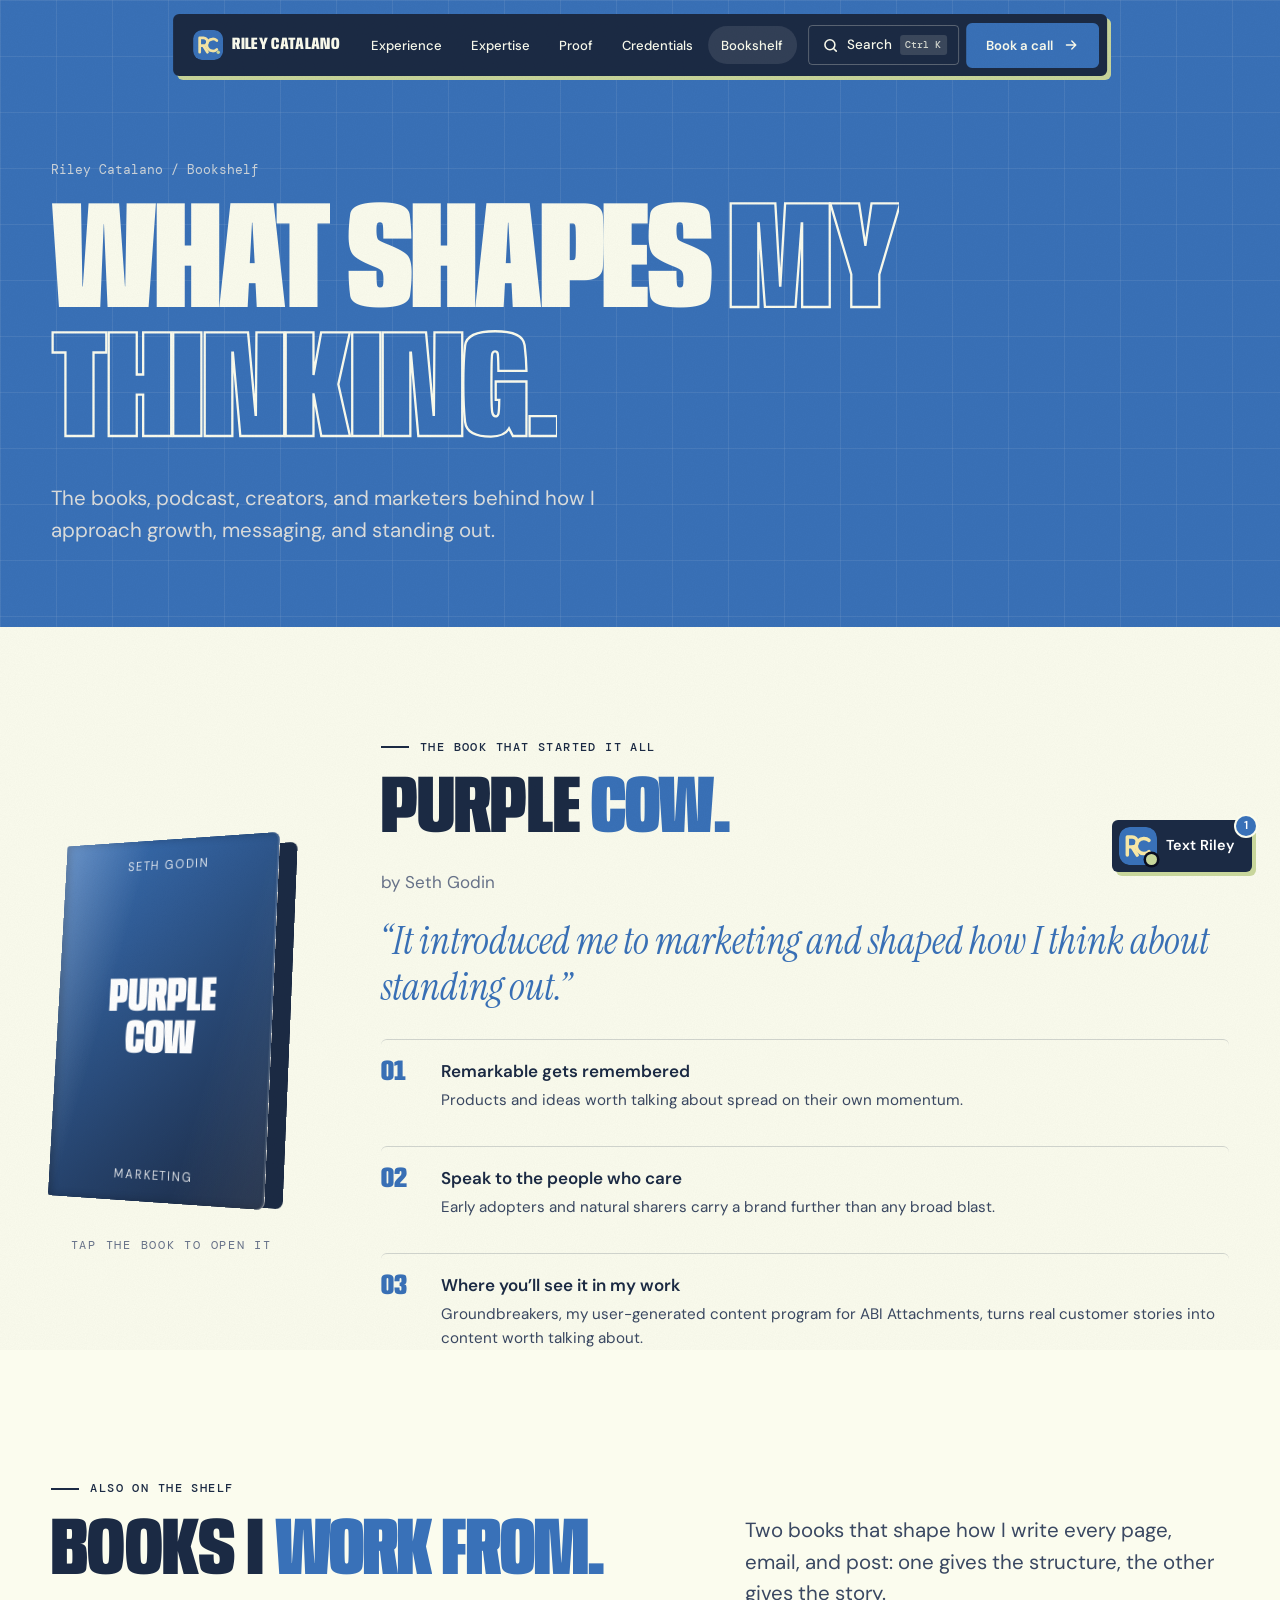
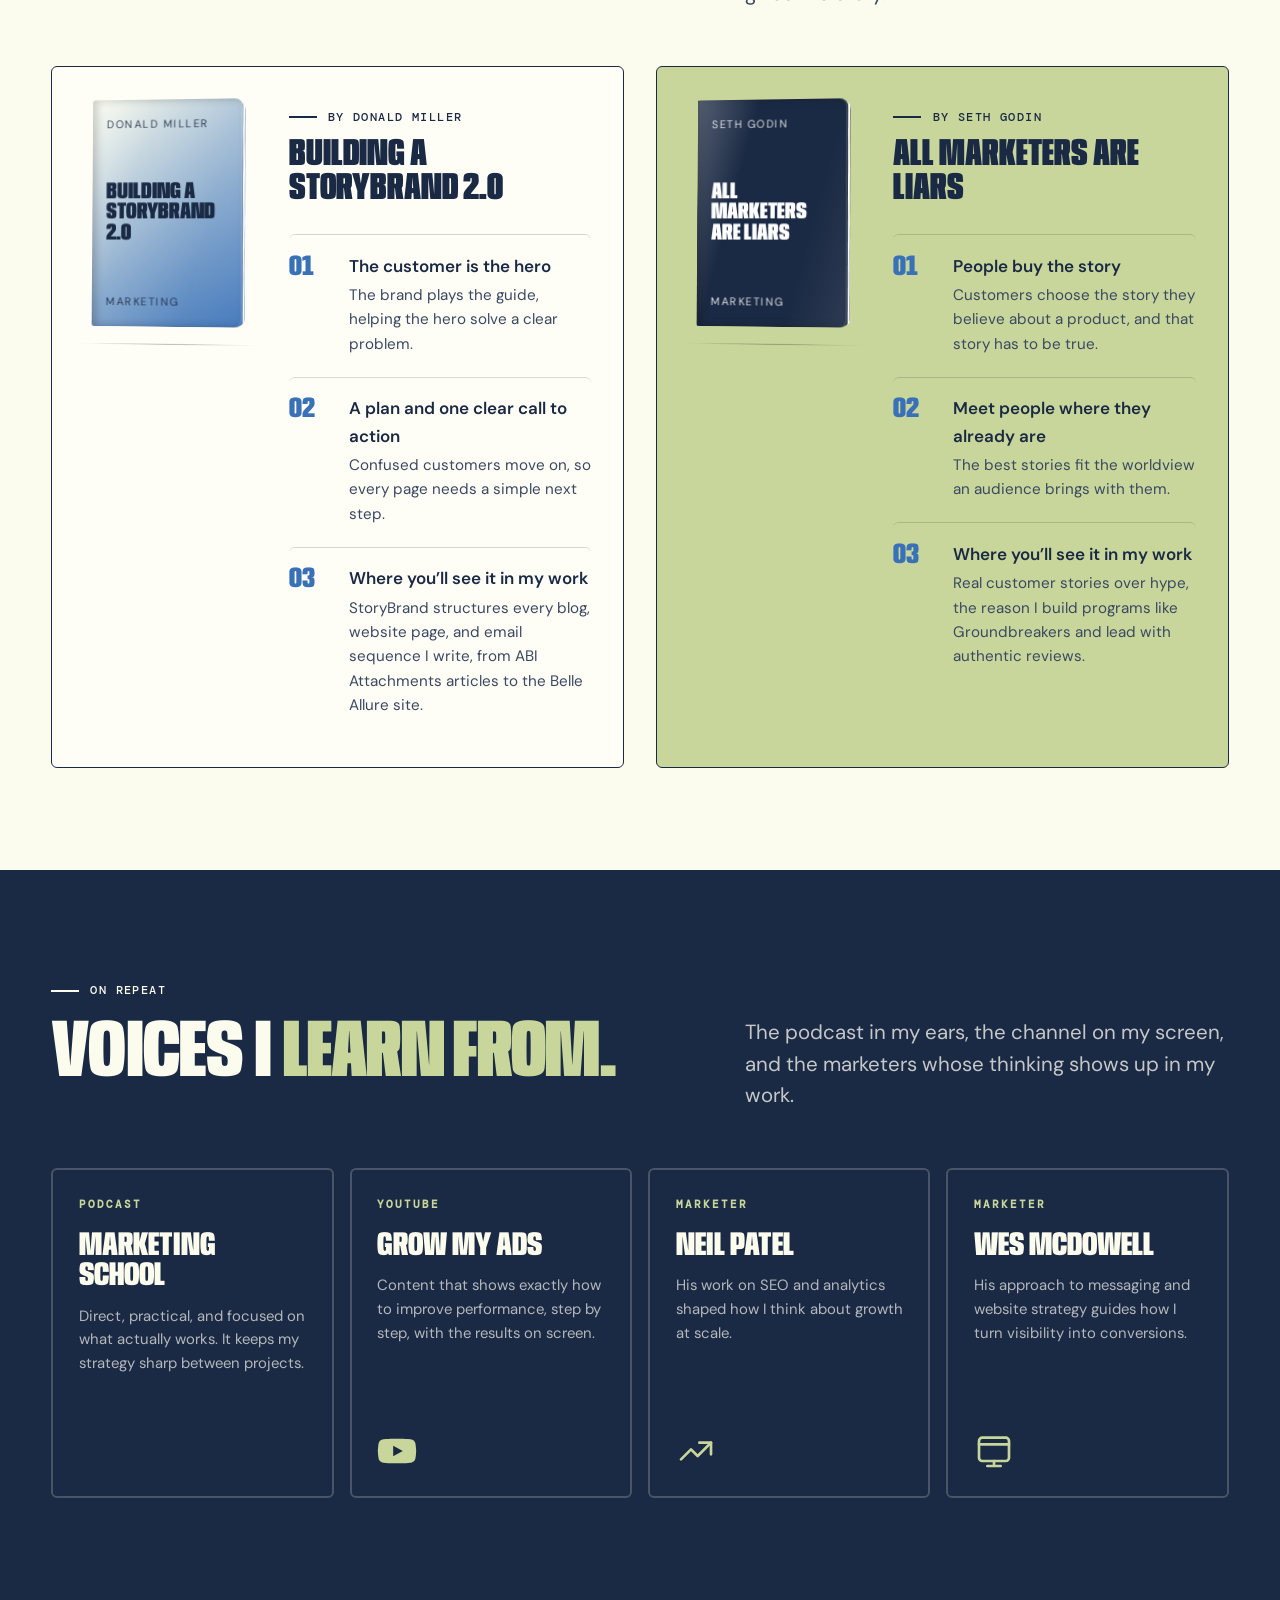
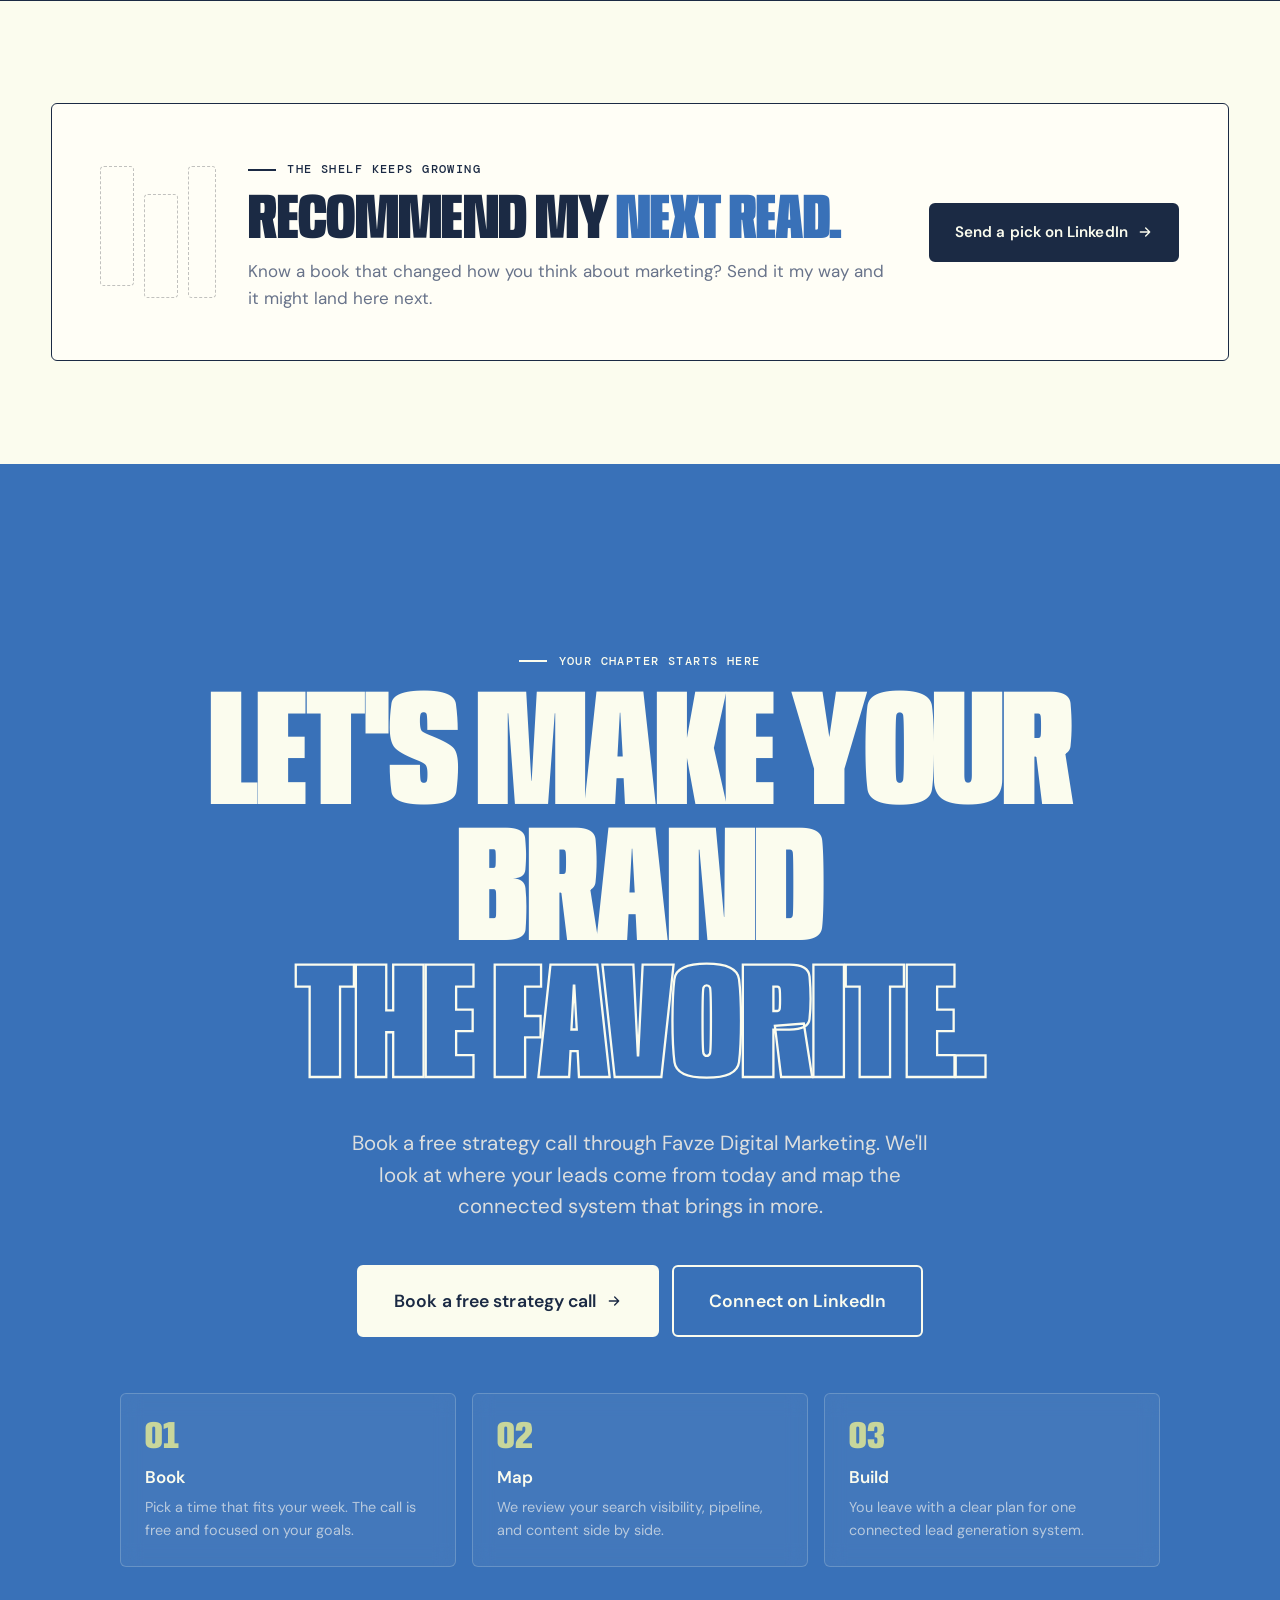
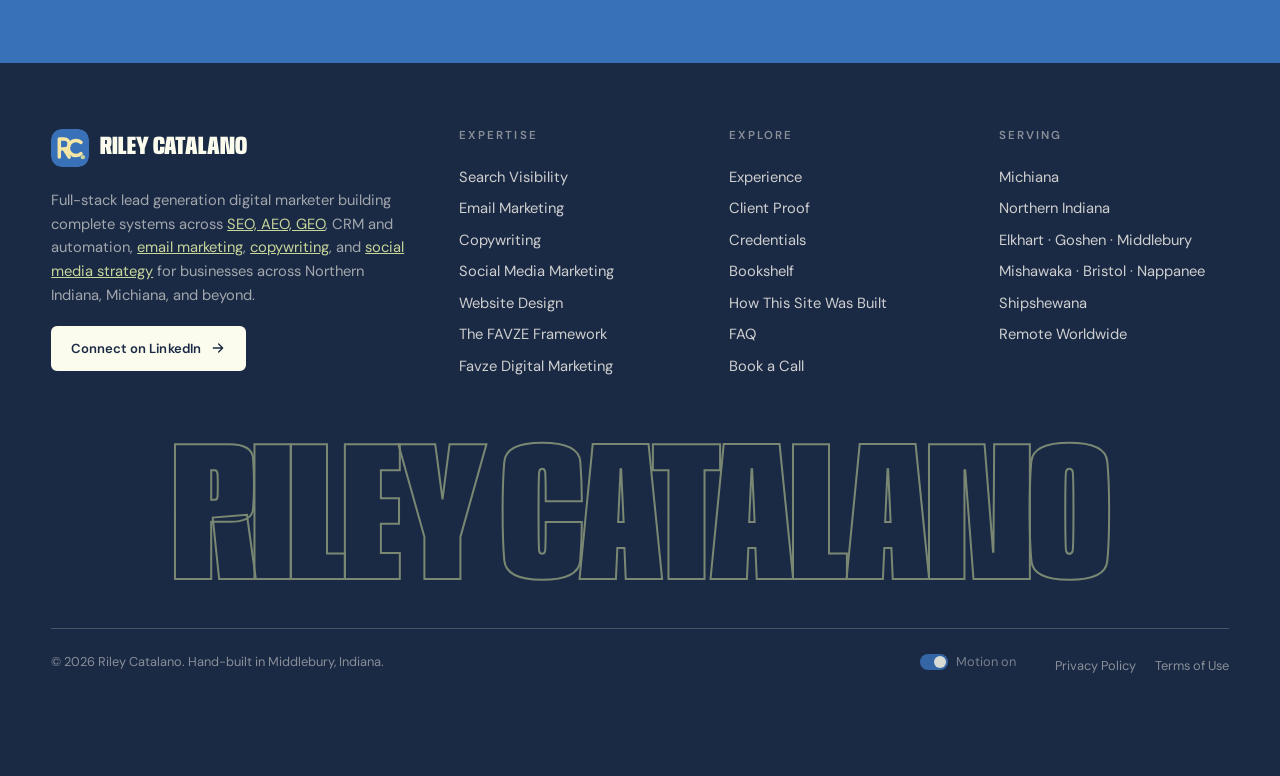
==== commit e511ab22: "Remove orange and dark green: deep navy replaces drab dark brown - Text, dark zones, menu bar, and f" ====
--- a/bookshelf.html
+++ b/bookshelf.html
@@ -3,7 +3,7 @@
 <head>
 <meta charset="UTF-8">
 <meta name="viewport" content="width=device-width, initial-scale=1.0">
-<meta name="theme-color" content="#343B1B">
+<meta name="theme-color" content="#1B2A44">
 <title>Bookshelf: What Shapes My Thinking | Riley Catalano</title>
 <meta name="description" content="The book, podcast, YouTube creator, and marketers that shape how Riley Catalano approaches growth, messaging, SEO, and standing out, starting with Purple Cow by Seth Godin.">
 <meta name="author" content="Riley Catalano">
@@ -143,7 +143,7 @@
 <div class="cursor" aria-hidden="true"></div>
 
 <header class="nav" role="banner">
-  <a href="/" class="nav-logo" aria-label="Riley Catalano, home"><svg class="rc-mark" viewBox="0 0 48 48" aria-hidden="true" focusable="false"><rect width="48" height="48" rx="13" fill="#3971B8"/><g fill="none" stroke="#F6E6A5" stroke-width="4.4" stroke-linecap="round" stroke-linejoin="round"><path d="M10.5 35.5V12.5h6.2a6.3 6.3 0 0 1 0 12.6h-6.2M16.4 25.1l6.6 10.4"/><path d="M37.92 16.87A9.6 9.6 0 1 0 37.92 31.13"/></g><circle cx="40.2" cy="35.6" r="2.7" fill="#E4683A"/></svg>Riley Catalano</a>
+  <a href="/" class="nav-logo" aria-label="Riley Catalano, home"><svg class="rc-mark" viewBox="0 0 48 48" aria-hidden="true" focusable="false"><rect width="48" height="48" rx="13" fill="#3971B8"/><g fill="none" stroke="#F6E6A5" stroke-width="4.4" stroke-linecap="round" stroke-linejoin="round"><path d="M10.5 35.5V12.5h6.2a6.3 6.3 0 0 1 0 12.6h-6.2M16.4 25.1l6.6 10.4"/><path d="M37.92 16.87A9.6 9.6 0 1 0 37.92 31.13"/></g><circle cx="40.2" cy="35.6" r="2.7" fill="#C8D69B"/></svg>Riley Catalano</a>
   <nav aria-label="Primary">
     <ul class="nav-links">
       <li><a href="/#experience">Experience</a></li>
@@ -191,7 +191,7 @@
 <section class="section" aria-labelledby="pc-title">
   <div class="wrap shelf-feature">
     <div class="book-wrap" data-reveal><button type="button" class="book-btn" aria-pressed="false" aria-label="Open Purple Cow by Seth Godin to read my margin note" data-cursor="Open">
-      <span class="book" style="--c1:#C8D69B;--c2:#343B1B">
+      <span class="book" style="--c1:#3971B8;--c2:#1B2A44">
         <span class="shadow"></span><span class="back"></span><span class="spine"></span><span class="pages"></span>
         <span class="inside"><span class="note-k">My margin note</span><span class="note">Stand out instead of blending in.</span><span class="note-s">Remarkable gets remembered.<br>Remembered gets chosen.</span><span class="note-sig">Riley</span></span>
         <span class="front"><span class="cover-in" aria-hidden="true"><i>Property of</i>Riley Catalano</span><span class="a">Seth Godin</span><span class="t">Purple<br>Cow</span><span class="a">Marketing</span></span>
@@ -231,7 +231,7 @@
         </div>
       </article>
       <article class="shelf-item" data-reveal style="--d:.1s">
-        <div class="shelf-cover"><div class="book lift" style="--w:150px;--h:225px;--d:30px;--c1:#343B1B;--c2:#343B1B"><div class="shadow"></div><div class="back"></div><div class="spine"></div><div class="pages"></div><div class="front"><span class="a">Seth Godin</span><span class="t" style="font-size:1.45rem">All Marketers<br>Are Liars</span><span class="a">Marketing</span></div></div></div>
+        <div class="shelf-cover"><div class="book lift" style="--w:150px;--h:225px;--d:30px;--c1:#1B2A44;--c2:#1B2A44"><div class="shadow"></div><div class="back"></div><div class="spine"></div><div class="pages"></div><div class="front"><span class="a">Seth Godin</span><span class="t" style="font-size:1.45rem">All Marketers<br>Are Liars</span><span class="a">Marketing</span></div></div></div>
         <div class="shelf-copy">
           <span class="eyebrow">by Seth Godin</span>
           <h3>All Marketers Are Liars</h3>
@@ -294,7 +294,7 @@
   <div class="wrap">
     <div class="footer-grid">
       <div>
-        <a href="/" class="footer-brand"><svg class="rc-mark" viewBox="0 0 48 48" aria-hidden="true" focusable="false"><rect width="48" height="48" rx="13" fill="#3971B8"/><g fill="none" stroke="#F6E6A5" stroke-width="4.4" stroke-linecap="round" stroke-linejoin="round"><path d="M10.5 35.5V12.5h6.2a6.3 6.3 0 0 1 0 12.6h-6.2M16.4 25.1l6.6 10.4"/><path d="M37.92 16.87A9.6 9.6 0 1 0 37.92 31.13"/></g><circle cx="40.2" cy="35.6" r="2.7" fill="#E4683A"/></svg>Riley Catalano</a>
+        <a href="/" class="footer-brand"><svg class="rc-mark" viewBox="0 0 48 48" aria-hidden="true" focusable="false"><rect width="48" height="48" rx="13" fill="#3971B8"/><g fill="none" stroke="#F6E6A5" stroke-width="4.4" stroke-linecap="round" stroke-linejoin="round"><path d="M10.5 35.5V12.5h6.2a6.3 6.3 0 0 1 0 12.6h-6.2M16.4 25.1l6.6 10.4"/><path d="M37.92 16.87A9.6 9.6 0 1 0 37.92 31.13"/></g><circle cx="40.2" cy="35.6" r="2.7" fill="#C8D69B"/></svg>Riley Catalano</a>
         <p>Full-stack lead generation digital marketer building complete systems across <a href="/search-visibility">SEO, AEO, GEO</a>, CRM and automation, <a href="/email-marketing">email marketing</a>, <a href="/copywriting">copywriting</a>, and <a href="/social-media-marketing">social media strategy</a> for businesses across Northern Indiana, Michiana, and beyond.</p>
         <a href="https://www.linkedin.com/in/rileycatalano/" target="_blank" rel="noopener noreferrer" class="btn btn-sm btn-light">Connect on LinkedIn <span class="arrow"><svg width="16" height="16" viewBox="0 0 24 24" fill="none" stroke="currentColor" stroke-width="2" stroke-linecap="round" stroke-linejoin="round" aria-hidden="true"><path d="M5 12h14M13 6l6 6-6 6"/></svg></span></a>
       </div>
--- a/assets/css/site.css
+++ b/assets/css/site.css
@@ -13,24 +13,25 @@
 @font-face{font-family:'Instrument Serif';src:url('../fonts/instrument-serif-latin-400-italic.woff2') format('woff2');font-weight:400;font-style:italic;font-display:swap}
 
 :root{
-  /* Personal brand palette: Celtic Blue, Tea Green, Vanilla, Ivory, Drab Dark Brown, plus a Persimmon spark. Fonts unchanged. */
+  /* Personal brand palette: Celtic Blue, Tea Green, Vanilla, Ivory, and Deep Navy for text and dark zones. No orange, no dark green. Fonts unchanged. */
   --celtic:#3971B8;
   --tea:#C8D69B;
   --vanilla:#F6E6A5;
   --ivory:#FBFCEE;
-  --brown:#343B1B;
-  --accent:#E4683A;
+  --brown:#1B2A44;
+  --navy:#1B2A44;
+  --accent:var(--celtic);
   --paper:var(--ivory);
   --paper-2:var(--vanilla);
   --ink:var(--brown);
-  --ink-2:#4C5330;
-  --muted:#6E7350;
+  --ink-2:#3A4862;
+  --muted:#68738A;
   --sage:var(--celtic);
   --sage-deep:var(--brown);
   --sage-soft:var(--tea);
   --cream:var(--ivory);
   --night:var(--brown);
-  --night-2:#464E2A;
+  --night-2:#2A3B5A;
   --blue:var(--celtic);
   --electric:var(--celtic);
   --cobalt:var(--celtic);
@@ -39,8 +40,8 @@
   --orange:var(--celtic);
   --blush:var(--tea);
   --lilac:var(--ivory);
-  --mint:#8DB255;
-  --line:rgba(52,59,27,.18);
+  --mint:#C8D69B;
+  --line:rgba(27,42,68,.18);
   --line-light:rgba(251,252,238,.2);
   --display:'Anybody','Arial Narrow',sans-serif;
   --body:'DM Sans',system-ui,sans-serif;
@@ -444,7 +445,7 @@
 .mini-shelf{position:absolute;right:clamp(1.5rem,4vw,3.5rem);bottom:clamp(1.5rem,4vw,3rem);perspective:900px;z-index:-1}
 
 /* ---------- 3D book ---------- */
-.book{--w:150px;--h:225px;--d:30px;--c1:#C8D69B;--c2:#343B1B;position:relative;width:var(--w);height:var(--h);transform-style:preserve-3d;transform:rotateY(-28deg) rotateX(6deg);transition:transform .9s var(--ease)}
+.book{--w:150px;--h:225px;--d:30px;--c1:#C8D69B;--c2:#1B2A44;position:relative;width:var(--w);height:var(--h);transform-style:preserve-3d;transform:rotateY(-28deg) rotateX(6deg);transition:transform .9s var(--ease)}
 .book:hover,.book.lift{transform:rotateY(-8deg) rotateX(2deg) translateY(-8px)}
 .book>*{position:absolute;inset:0}
 .book .front{border-radius:3px 8px 8px 3px;background:linear-gradient(140deg,var(--c1),var(--c2));transform:translateZ(calc(var(--d)/2));box-shadow:inset 4px 0 8px rgba(0,0,0,.25),inset -2px 0 0 rgba(255,255,255,.12);display:flex;flex-direction:column;justify-content:space-between;padding:16px 14px;color:#fff;overflow:hidden}
@@ -668,7 +669,7 @@
 .tr-av{position:relative;display:grid;place-items:center;width:38px;height:38px;border-radius:50%;background:linear-gradient(135deg,var(--electric),#3971B8 60%,var(--blush));font-family:var(--display);font-stretch:70%;font-weight:800;font-size:.85rem;letter-spacing:.02em;color:#fff;flex:none}
 .tr-av i{position:absolute;right:0;bottom:0;width:11px;height:11px;border-radius:50%;background:var(--mint);box-shadow:0 0 0 2.5px #0a0d1f}
 .tr-av.big{width:56px;height:56px;font-size:1.15rem}
-.tr-badge{position:absolute;top:-4px;right:-4px;min-width:20px;height:20px;padding:0 6px;border-radius:999px;background:#ff3b30;color:#fff;font-size:.72rem;display:grid;place-items:center;box-shadow:0 0 0 2px var(--paper);animation:trBadge 2.6s var(--spring) 3s both}
+.tr-badge{position:absolute;top:-4px;right:-4px;min-width:20px;height:20px;padding:0 6px;border-radius:999px;background:#3971B8;color:#fff;font-size:.72rem;display:grid;place-items:center;box-shadow:0 0 0 2px var(--paper);animation:trBadge 2.6s var(--spring) 3s both}
 .tr.seen .tr-badge{animation:none;transform:scale(0);transition:transform .3s}
 @keyframes trBadge{from{transform:scale(0)}to{transform:scale(1)}}
 .tr-peek{position:absolute;right:0;bottom:calc(100% + 12px);white-space:nowrap;padding:.6rem .95rem;border-radius:18px 18px 4px 18px;background:#e9e9eb;color:#000;font-size:.9rem;box-shadow:0 14px 30px -14px rgba(0,0,0,.35);opacity:0;transform:translateY(10px) scale(.9);transform-origin:100% 100%;pointer-events:none;transition:opacity .4s,transform .5s var(--spring)}
@@ -739,10 +740,10 @@
 .book .cover-in{position:absolute;inset:0;border-radius:8px 3px 3px 8px;background:linear-gradient(90deg,#efe9dc,#f7f3ea);transform:rotateY(180deg) translateZ(.5px);backface-visibility:hidden;-webkit-backface-visibility:hidden;display:flex;flex-direction:column;justify-content:center;align-items:center;gap:.3rem;color:#5b5240;font-family:var(--serif);font-size:1.25rem;text-align:center}
 .book .cover-in i{font-size:.85rem;opacity:.7}
 .book .inside{transform:translateZ(calc(var(--d)/2 - 1px));border-radius:3px 8px 8px 3px;background:linear-gradient(90deg,#e6dfd0,#faf7f0 12%);padding:1.6rem 1.4rem;display:flex!important;flex-direction:column;justify-content:center;gap:.7rem;color:var(--ink);text-align:left;box-shadow:inset 6px 0 12px rgba(0,0,0,.12)}
-.inside .note-k{font-size:.62rem;font-weight:700;letter-spacing:.18em;text-transform:uppercase;color:#343B1B}
+.inside .note-k{font-size:.62rem;font-weight:700;letter-spacing:.18em;text-transform:uppercase;color:#1B2A44}
 .inside .note{font-family:var(--serif);font-style:italic;font-size:1.7rem;line-height:1.05}
 .inside .note-s{font-size:.82rem;color:var(--ink-2);line-height:1.45}
-.inside .note-sig{font-family:var(--serif);font-style:italic;font-size:1.3rem;color:#343B1B;align-self:flex-end;transform:rotate(-6deg)}
+.inside .note-sig{font-family:var(--serif);font-style:italic;font-size:1.3rem;color:#1B2A44;align-self:flex-end;transform:rotate(-6deg)}
 .inside>*{opacity:0;transform:translateY(8px);transition:opacity .5s,transform .6s var(--ease)}
 .book-btn[aria-pressed="true"] .book{transform:translateX(40%) scale(.8) rotateY(-6deg) rotateX(2deg)}
 .book-btn[aria-pressed="true"] .front{transform:translateZ(calc(var(--d)/2)) rotateY(-158deg)}
@@ -916,7 +917,7 @@
 .m-btn{display:block;width:110px;height:28px;border-radius:999px;margin-top:14px}
 .m-row{position:absolute;left:6%;right:6%;bottom:7%;display:grid;grid-auto-flow:column;gap:3%}
 .m-row i{height:clamp(40px,8vw,70px);border-radius:12px}
-.m-rc{color:var(--paper);background:radial-gradient(circle at 80% 10%,rgba(57,113,184,.55),transparent 50%),radial-gradient(circle at 10% 90%,rgba(57,113,184,.5),transparent 50%),#343B1B}
+.m-rc{color:var(--paper);background:radial-gradient(circle at 80% 10%,rgba(57,113,184,.55),transparent 50%),radial-gradient(circle at 10% 90%,rgba(57,113,184,.5),transparent 50%),#1B2A44}
 .m-rc .g{background:linear-gradient(90deg,var(--blush),var(--sky));-webkit-background-clip:text;background-clip:text;color:transparent}
 .m-rc .m-row i{background:rgba(245,243,238,.08);border:1px solid rgba(245,243,238,.12)}
 .m-fz{color:#fff;background:linear-gradient(140deg,#064187,#0a89a3)}
@@ -1272,7 +1273,7 @@
 .xc-obj{position:relative;display:grid;place-items:center;width:100%;min-height:220px}
 .s-l .xc-obj{justify-content:start;margin-left:calc(var(--band) * -.35)}
 .s-r .xc-obj{justify-content:end;margin-right:calc(var(--band) * -.35)}
-.xc-obj img{width:min(260px,80%);height:auto;filter:brightness(0) saturate(100%) invert(11%) sepia(9%) saturate(1200%) hue-rotate(50deg) brightness(.95);transition:filter .5s var(--ease),transform .6s var(--spring)}
+.xc-obj img{width:min(260px,80%);height:auto;filter:brightness(0) saturate(100%) invert(13%) sepia(38%) saturate(1500%) hue-rotate(185deg) brightness(.95);transition:filter .5s var(--ease),transform .6s var(--spring)}
 .o-abi img{width:min(190px,60%)}
 .xc-row:hover .xc-obj img{filter:none;transform:rotate(-3deg) scale(1.04)}
 .xc-stamp{position:relative;width:220px;flex:none;aspect-ratio:1;display:grid;place-items:center;color:var(--ink)}
@@ -1332,18 +1333,18 @@
 .logos-list{list-style:none;display:grid;grid-template-columns:repeat(3,1fr);gap:0}
 .logos-list li{display:flex;flex-direction:column;align-items:center;gap:.6rem;padding:.4rem 1rem;border-left:1.5px solid var(--line)}
 .logos-list a{display:grid;place-items:center;height:78px}
-.logos-list img{max-height:78px;width:auto;max-width:150px;filter:brightness(0) saturate(100%) invert(11%) sepia(9%) saturate(1200%) hue-rotate(50deg) brightness(.95);opacity:.85;transition:filter .5s var(--ease),opacity .3s,transform .5s var(--spring)}
+.logos-list img{max-height:78px;width:auto;max-width:150px;filter:brightness(0) saturate(100%) invert(13%) sepia(38%) saturate(1500%) hue-rotate(185deg) brightness(.95);opacity:.85;transition:filter .5s var(--ease),opacity .3s,transform .5s var(--spring)}
 .logos-list a:hover img,.logos-list a:focus-visible img{filter:none;opacity:1;transform:scale(1.06) rotate(-2deg)}
 .logos-list span{font-family:var(--mono);font-size:.68rem;letter-spacing:.14em;text-transform:uppercase;color:var(--muted)}
 @media (max-width:760px){.logos-row{grid-template-columns:1fr;gap:1rem}.logos-list a{height:56px}.logos-list img{max-height:56px;max-width:96px}.logos-list li{padding:.2rem .4rem}.hero-stamp{top:auto;bottom:clamp(140px,22vh,200px);right:16px;width:96px}}
 @media (prefers-reduced-motion:reduce){.hero-stamp svg{animation:none}.scribble path{animation:none;stroke-dashoffset:0}}
 html.rm .hero-stamp svg{animation:none}html.rm .scribble path{animation:none;stroke-dashoffset:0}
 .mock.m-fz,.mock.m-ba{background:var(--paper)!important}
-.m-fz .mock-body,.m-ba .mock-body{display:grid;place-items:center;background:repeating-linear-gradient(0deg,transparent 0 27px,rgba(52,59,27,.06) 27px 28px),repeating-linear-gradient(90deg,transparent 0 27px,rgba(52,59,27,.06) 27px 28px)}
+.m-fz .mock-body,.m-ba .mock-body{display:grid;place-items:center;background:repeating-linear-gradient(0deg,transparent 0 27px,rgba(27,42,68,.06) 27px 28px),repeating-linear-gradient(90deg,transparent 0 27px,rgba(27,42,68,.06) 27px 28px)}
 .m-logo{width:auto;max-width:52%;max-height:62%;object-fit:contain;transition:transform .6s var(--spring)}
 .wd-build:hover .m-logo{transform:scale(1.05) rotate(-2deg)}
-.mock.m-fz .mock-bar,.mock.m-ba .mock-bar{background:rgba(52,59,27,.06);border-bottom-color:rgba(52,59,27,.1)}
-.mock.m-fz .mock-bar em,.mock.m-ba .mock-bar em{background:rgba(52,59,27,.08);color:var(--muted)}
+.mock.m-fz .mock-bar,.mock.m-ba .mock-bar{background:rgba(27,42,68,.06);border-bottom-color:rgba(27,42,68,.1)}
+.mock.m-fz .mock-bar em,.mock.m-ba .mock-bar em{background:rgba(27,42,68,.08);color:var(--muted)}
 .m-rc .g{color:transparent!important;-webkit-text-fill-color:transparent!important;-webkit-text-stroke:1.5px var(--paper)}
 .m-crm .m-side{background:var(--sage-deep)!important}.m-crm .m-side i:first-child{background:var(--sage-soft)!important}
 .m-crm{background:#FFFEF6!important;color:var(--sage)}
@@ -1384,7 +1385,7 @@
 .pt-obj{grid-area:obj;position:relative;display:flex;align-items:center;min-height:150px;color:var(--ink)}
 .s-l .pt-obj{justify-content:flex-start;margin-left:calc(var(--band) * -.42)}
 .s-r .pt-obj{justify-content:flex-end;margin-right:calc(var(--band) * -.42)}
-.pt-logo{width:min(220px,90%);height:auto;filter:brightness(0) saturate(100%) invert(11%) sepia(9%) saturate(1200%) hue-rotate(50deg) brightness(.95);transition:filter .5s var(--ease),transform .6s var(--spring)}
+.pt-logo{width:min(220px,90%);height:auto;filter:brightness(0) saturate(100%) invert(13%) sepia(38%) saturate(1500%) hue-rotate(185deg) brightness(.95);transition:filter .5s var(--ease),transform .6s var(--spring)}
 .pt-logo.tall{width:min(150px,70%)}
 .pt-logo.round{width:min(170px,75%)}
 .pt-row:hover .pt-logo{filter:none;transform:rotate(-3deg) scale(1.04)}
@@ -1543,7 +1544,7 @@
 .sx-btn kbd{font-family:var(--mono);font-size:.62rem;padding:.12rem .35rem;border-radius:3px;background:rgba(251,252,238,.14);color:rgba(251,252,238,.8)}
 html.sx-open{overflow:hidden}
 .sx{position:fixed;inset:0;z-index:990;display:grid;justify-items:center;align-items:start;padding:clamp(70px,12vh,130px) max(16px,env(safe-area-inset-right,0px)) 16px max(16px,env(safe-area-inset-left,0px))}
-.sx-scrim{position:absolute;inset:0;background:rgba(52,59,27,.55);opacity:0;transition:opacity .2s}
+.sx-scrim{position:absolute;inset:0;background:rgba(27,42,68,.55);opacity:0;transition:opacity .2s}
 .sx.is-open .sx-scrim{opacity:1}
 .sx-panel{position:relative;width:min(680px,100%);max-height:min(640px,calc(100svh - 140px));display:flex;flex-direction:column;background:var(--ivory);color:var(--ink);border:2px solid var(--ink);border-radius:var(--r);box-shadow:10px 10px 0 var(--celtic);opacity:0;transform:translateY(-10px) scale(.98);transition:opacity .2s,transform .3s var(--spring)}
 .sx.is-open .sx-panel{opacity:1;transform:none}
@@ -1575,3 +1576,121 @@
 @media (max-width:600px){.sx{padding-top:max(16px,env(safe-area-inset-top,0px))}.sx-panel{max-height:calc(100svh - 32px)}.sx-foot span:not(.sx-count){display:none}}
 @media (prefers-reduced-motion:reduce){.sx-panel,.sx-scrim{transition:none}}
 .sx[hidden]{display:none}
+
+/* =========================================================
+   CALM LAYER: one color per zone, one card style, quieter motion.
+   Zones top to bottom:
+   Blue hero / Ivory (logos, experience) / Brown (proof + numbers)
+   / Ivory (expertise, work) / Vanilla (skills, credentials, books)
+   / Ivory (FAQ) / Blue finale / Brown footer.
+   Cards: ivory surface, 1.5px ink rule, no resting shadow.
+   Persimmon: stamps, progress bar, logo dot only.
+   ========================================================= */
+:root{--surface:#FFFEF6;--rule:1.5px solid var(--ink)}
+.section{padding-block:clamp(4rem,8vw,6.5rem)}
+.section-head{margin-bottom:clamp(2rem,4.5vw,3.5rem)}
+.h2{font-size:clamp(2.6rem,6.4vw,5.6rem)}
+.grain{opacity:.035}
+
+/* Hero: name, promise, two buttons, one stamp. Nothing else. */
+.hero{min-height:auto;padding-top:clamp(7.5rem,14vh,10rem);padding-bottom:clamp(3rem,6vw,4.5rem)}
+.hero .status{background:transparent!important;color:var(--ivory)!important;border:1.5px solid rgba(251,252,238,.45)!important;box-shadow:none!important}
+.hero-stamp{top:auto;bottom:clamp(150px,22vh,200px)}
+.scroll-cue{display:none}
+
+/* Logo strip: quiet ivory band with hairlines */
+.logos{background:var(--ivory)!important;border-bottom:1px solid var(--line)!important}
+.logos-list li{border-left-color:var(--line)}
+
+/* One card style everywhere */
+.tile,.teaser,.stack-card,.wd-step,.edu-card,.next-up,.shelf-item,.cert,.xp-card{background:var(--surface)!important;color:var(--ink)!important;border:var(--rule)!important;box-shadow:none!important;border-radius:var(--r)!important}
+.tile:hover,.teaser:hover,.stack-card:hover,.wd-step:hover,.shelf-item:hover,.cert:hover{transform:translate(-3px,-3px)!important;box-shadow:6px 6px 0 var(--ink)!important}
+.tile p,.teaser p{color:var(--ink-2)!important}
+.tile .go i,.teaser .go i{background:var(--ink)!important;color:var(--ivory)!important}
+.tile:hover .go i,.teaser:hover .go i{background:var(--celtic)!important}
+/* Feature tile: the one blue card in the grid */
+.t-favze{background:var(--celtic)!important;color:var(--ivory)!important;border-color:var(--celtic)!important}
+.t-favze p{color:rgba(251,252,238,.85)!important}
+.t-favze .go i{background:var(--ivory)!important;color:var(--celtic)!important}
+.t-favze:hover{box-shadow:6px 6px 0 var(--ink)!important}
+/* Search tile on ivory */
+.t-search .searchbox{background:var(--ivory);border:1.5px solid var(--line);color:var(--ink)}
+.t-search .searchbox .caret{background:var(--celtic)}
+.ai-answer{background:var(--vanilla)!important;border:1.5px solid var(--ink)!important;color:var(--ink)}
+.ai-answer b{color:var(--celtic)!important}
+.t-search .eyebrow,.tile .eyebrow{color:var(--ink-2)}
+.typed{color:var(--celtic)!important;font-family:var(--display)!important;font-style:normal!important;font-weight:900;font-stretch:60%;text-transform:uppercase;font-size:1.7rem}
+.typed .caret{background:var(--celtic)!important}
+.orbit::after{background:var(--tea)!important;box-shadow:none!important}
+.orbit span{background:var(--ivory)!important;border:1px solid var(--ink)!important;border-radius:3px!important}
+.flow-node{background:var(--ivory)!important;border-radius:4px!important}
+.flow-node i,.flow-node:nth-child(n) i{background:var(--celtic)!important}
+.flow-node.active{border-color:var(--celtic)!important;box-shadow:none!important;background:var(--vanilla)!important}
+.t-web .mock{box-shadow:none!important}
+
+/* Proof zone: brown, phone, then numbers in tea green */
+.proof-sec{padding-bottom:clamp(3.5rem,7vw,5.5rem)}
+.proof-nums{margin-top:clamp(3.5rem,7vw,5.5rem);padding-top:clamp(2.5rem,5vw,4rem);border-top:1px solid var(--line-light)}
+.proof-nums .h2{font-size:clamp(2.2rem,5vw,4.2rem)}
+.proof-nums .h2 em{color:var(--tea)!important;-webkit-text-fill-color:var(--tea)}
+.proof-nums .lead{color:rgba(251,252,238,.75)}
+.proof-sec .stats{border-top-color:var(--line-light)}
+.proof-sec .stat{border-color:var(--line-light)!important}
+.proof-sec .stat b{color:var(--tea)}
+.proof-sec .stat>span{color:rgba(251,252,238,.7)}
+.phone{box-shadow:8px 8px 0 var(--celtic)!important}
+
+/* Work: numbered editorial list */
+.worklist{list-style:none;display:grid;grid-template-columns:1fr 1fr;column-gap:clamp(2rem,5vw,4.5rem);border-top:var(--rule)}
+.wl{display:grid;grid-template-columns:3.2rem minmax(0,1fr) auto;gap:1rem;align-items:baseline;padding:1.3rem 0;border-bottom:1px solid var(--line);transition:background .3s}
+.wl-n{font-family:var(--display);font-weight:900;font-stretch:58%;font-size:1.6rem;color:var(--celtic);line-height:1}
+.wl h3{font-family:var(--display);font-weight:900;font-stretch:62%;text-transform:uppercase;font-size:clamp(1.25rem,1.8vw,1.55rem);line-height:.95;margin-bottom:.4rem}
+.wl h3 a{color:inherit;text-decoration:none;background:linear-gradient(var(--celtic),var(--celtic)) 0 100%/0 2px no-repeat;transition:background-size .35s var(--ease)}
+.wl h3 a:hover{background-size:100% 2px}
+.wl p{font-size:.9rem;color:var(--ink-2);max-width:52ch}
+.wl-tag{font-family:var(--mono);font-size:.64rem;letter-spacing:.1em;text-transform:uppercase;color:var(--muted);white-space:nowrap;padding:.2rem .5rem;border:1px solid var(--line);border-radius:3px}
+.wl:hover .wl-n{color:var(--accent)}
+@media (max-width:900px){.worklist{grid-template-columns:1fr}}
+@media (max-width:560px){.wl{grid-template-columns:2.4rem minmax(0,1fr)}.wl-tag{grid-column:2;justify-self:start;margin-top:.4rem}}
+
+/* Vanilla zone: skills + credentials + bookshelf read as one block */
+.zone-v{background:var(--vanilla)}
+.zone-v + .zone-v{padding-top:0}
+.zone-v .h2 em{color:var(--celtic)!important}
+.zone-v .filters button,.zone-v .search{background:var(--ivory)}
+.zone-v .filters button[aria-pressed="true"]{background:var(--ink)!important;color:var(--ivory)!important}
+.teaser-cert h3 em,.teaser-books h3 em{color:var(--celtic)!important;-webkit-text-fill-color:var(--celtic)}
+.teaser-cert .bar i{background:rgba(27,42,68,.1)!important}
+.teaser-cert .bar span,.teaser-cert .bar b{color:var(--ink)}
+.teaser-big{-webkit-text-stroke:1.5px rgba(27,42,68,.1)!important}
+.teaser-cert .eyebrow,.teaser-books .eyebrow{color:var(--ink-2)}
+
+/* Fewer competing accents */
+.chip,.tags span,.xp-tags span{border-width:1px!important}
+.btn:hover{box-shadow:4px 4px 0 var(--ink)!important}
+.hero .btn:hover,.finale .btn:hover,#hero.svc-hero .btn:hover,.page-hero .btn:hover{box-shadow:4px 4px 0 var(--brown)!important;border-color:var(--brown)!important}
+.footer-word{opacity:.55}
+.cloud span,.filters button,.issuer,.search,.skill-ui .search,.zone-v .search{border-radius:4px!important}
+.cloud span{border:1px solid var(--line)!important;background:var(--ivory)!important}
+.cloud span.hit{background:var(--celtic)!important;color:var(--ivory)!important;border-color:var(--celtic)!important}
+.cert .meta span{background:transparent!important;border:1px solid var(--line)!important;border-radius:3px!important;color:var(--ink-2)!important}
+.cert .meta .iss{border:0!important;padding-left:0!important;font-weight:600;color:var(--ink)!important}
+@media (max-width:700px){
+  .stats{grid-template-columns:1fr 1fr!important}
+  .stat{border-right:0!important;padding:1.3rem .4rem!important}
+  .stat:nth-child(odd){border-right:1px solid var(--line-light)!important;padding-right:1rem!important}
+  .stat:nth-child(even){padding-left:1rem!important}
+  .stat b{font-size:clamp(2.6rem,13vw,3.6rem)!important}
+  .stat>span{font-size:.82rem}
+}
+
+/* No orange: former accent spots now use the brand blues and greens */
+.progress{background:var(--tea)!important}
+.scribble path{stroke:var(--tea)!important}
+.pt-stamp b,.xc-stamp b{background:var(--celtic)!important;color:var(--ivory)!important}
+.pt-row:hover .pt-stamp b{background:var(--navy)!important}
+.tr-badge{background:var(--celtic)!important;box-shadow:0 0 0 2px var(--ivory)!important}
+.xp-live i,.pt-now i,.status i{background:var(--tea)!important}
+.pt-now i{background:var(--celtic)!important}
+.wl:hover .wl-n{color:var(--navy)}
+.sx-item[aria-selected="true"] a{border-left-color:var(--celtic)!important}
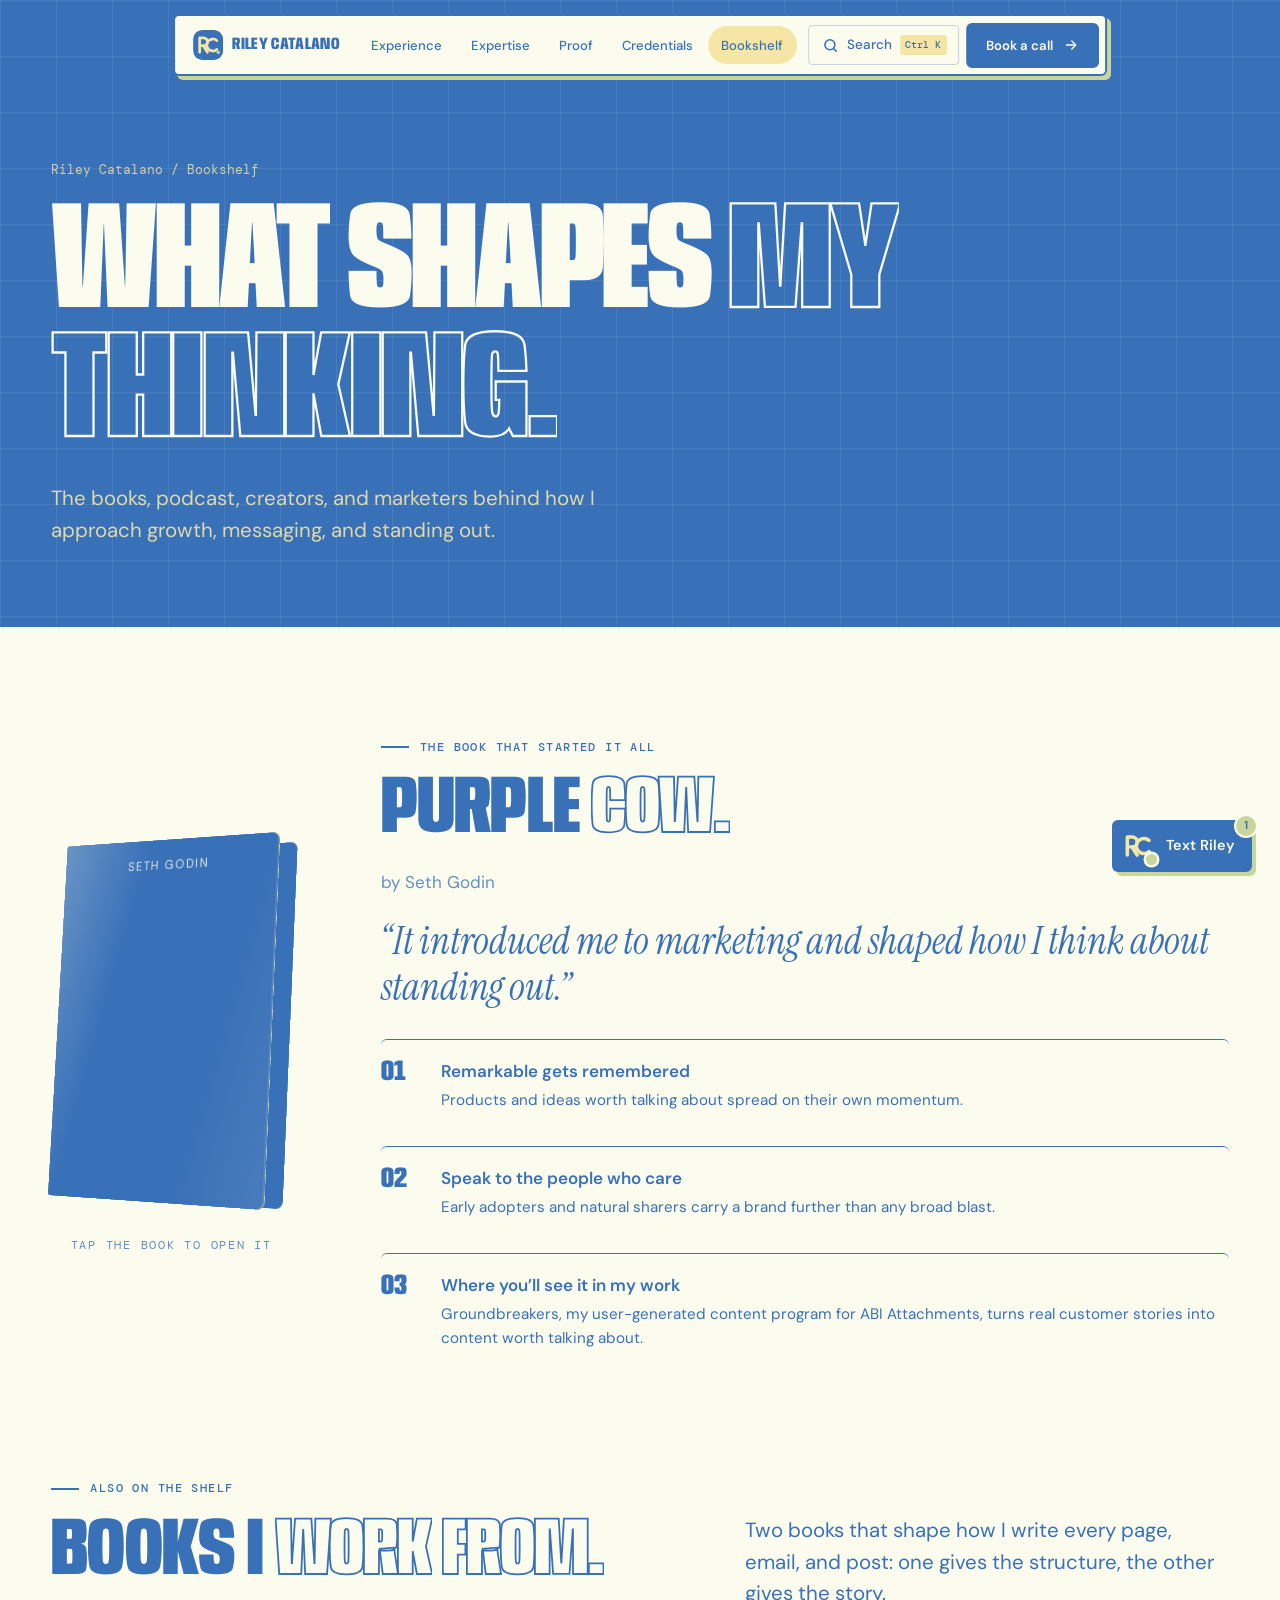
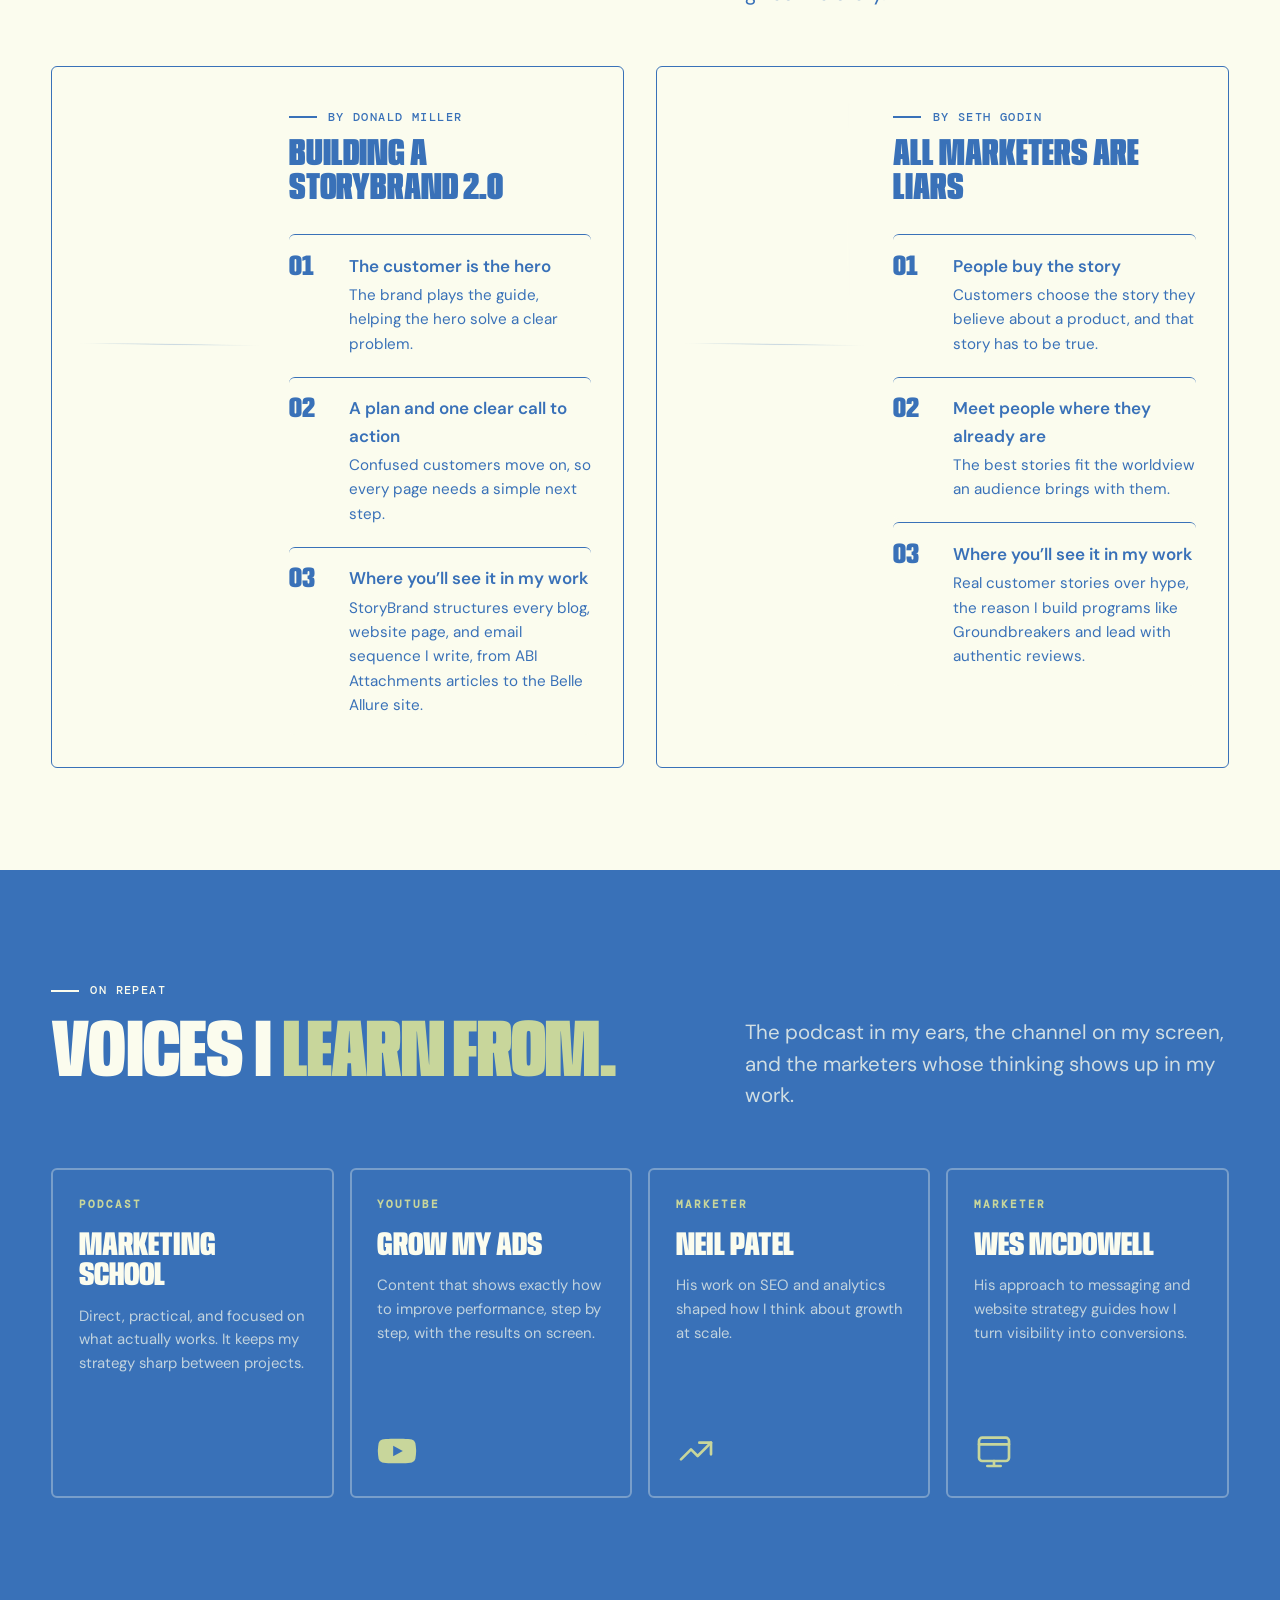
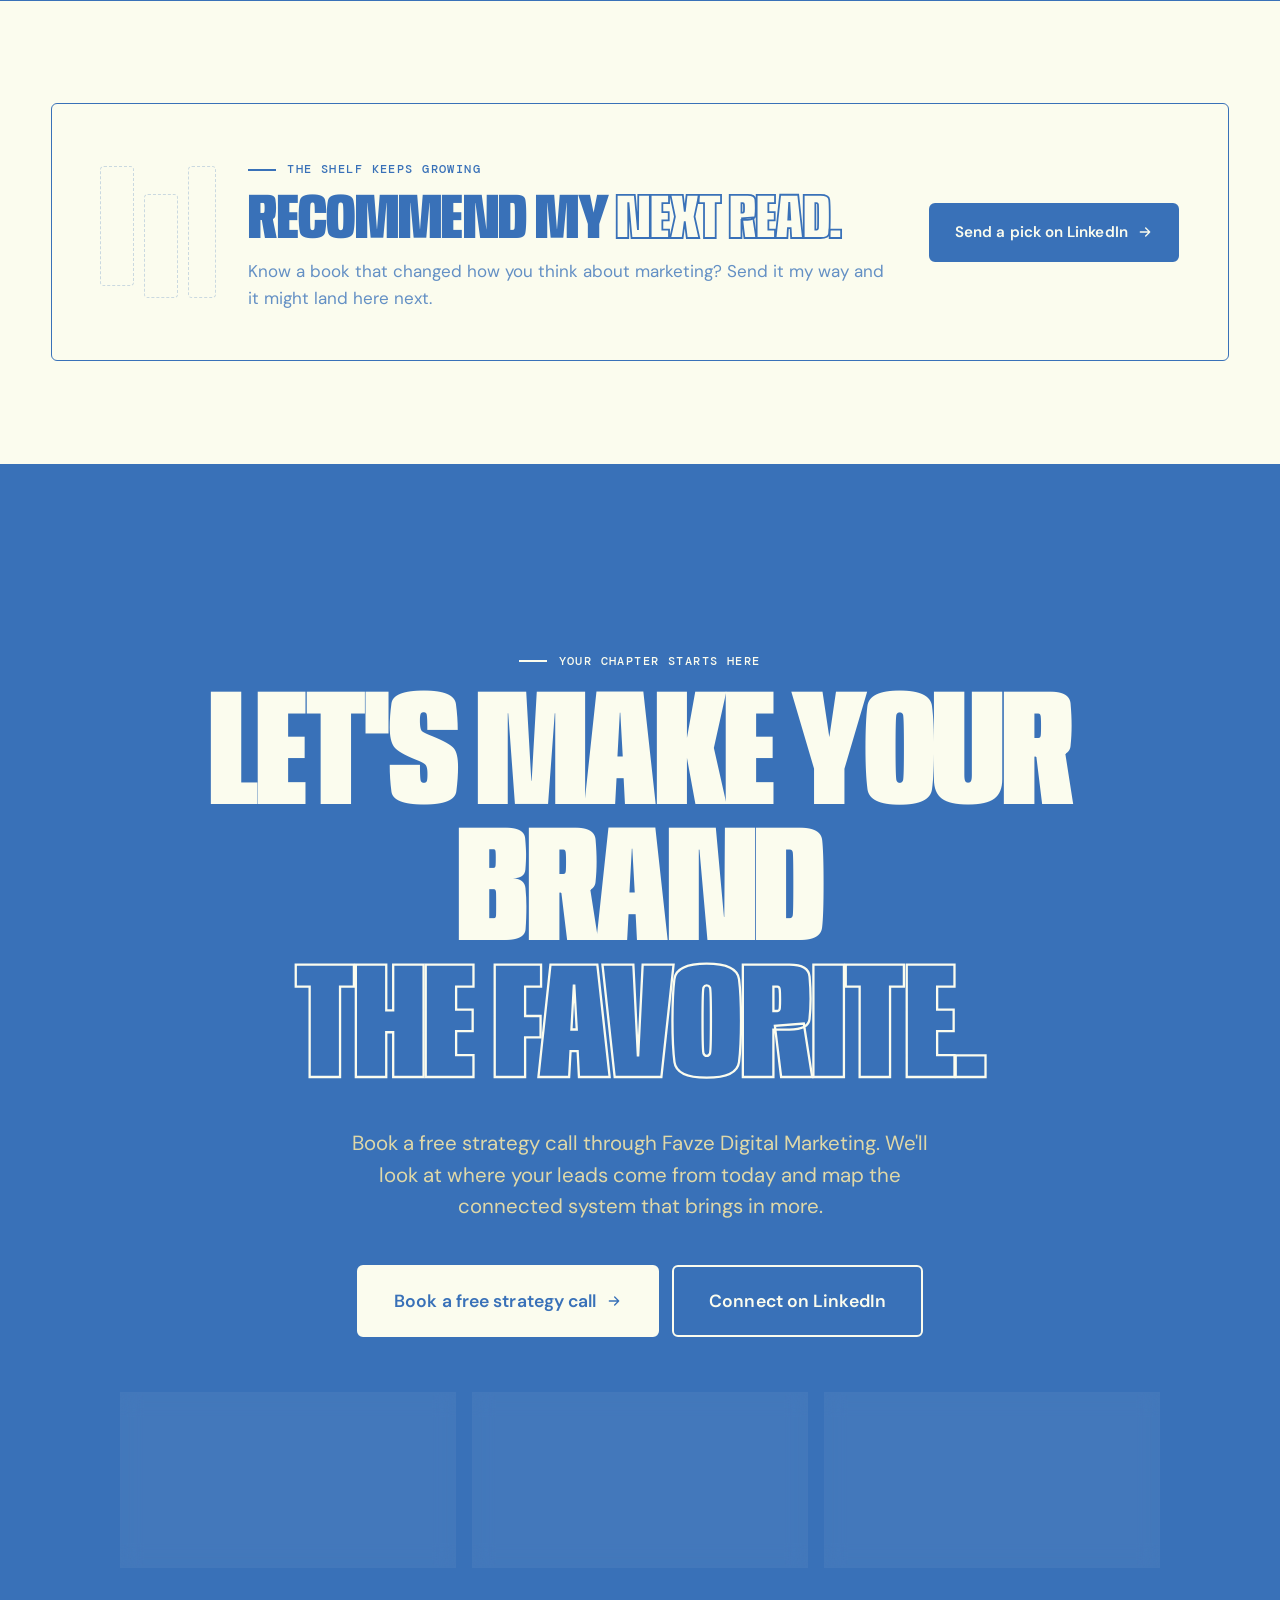
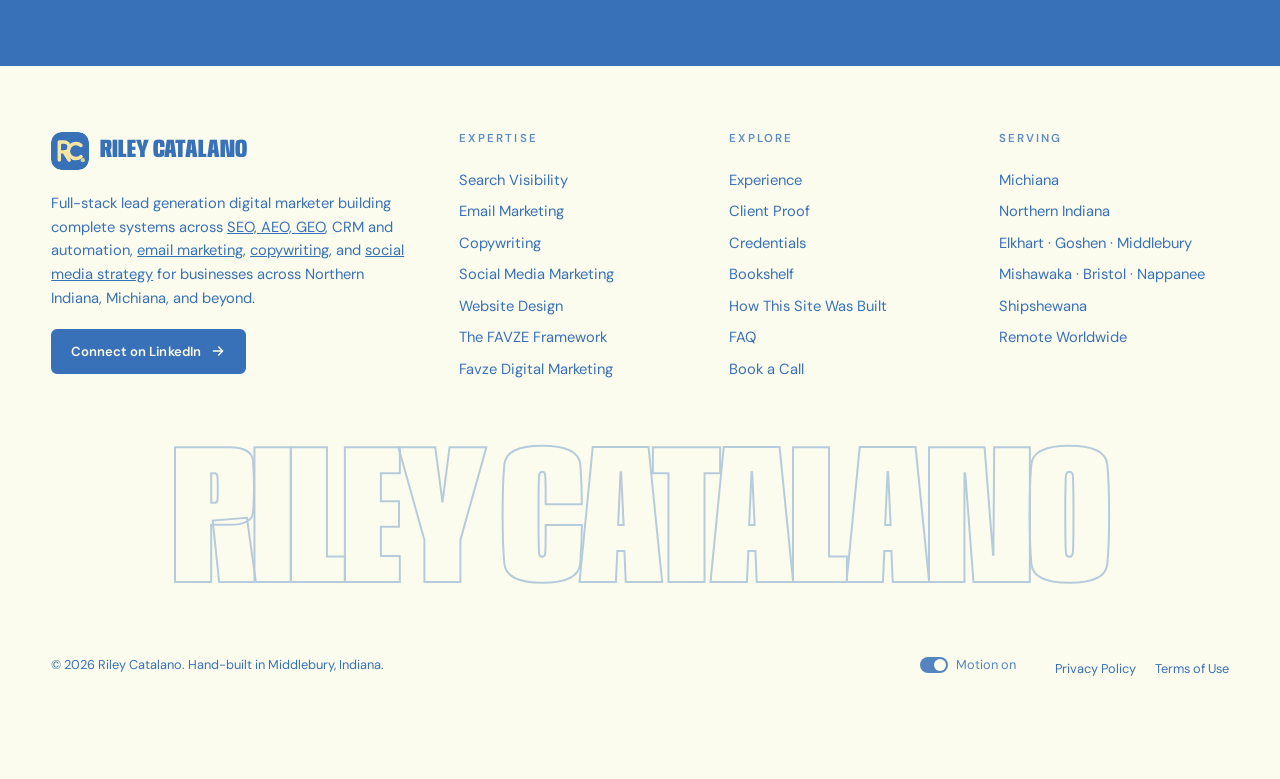
==== commit f9ff6698: "Restrict palette to the four provided brand colors Celtic Blue, Tea Green, Vanilla, Ivory and their " ====
--- a/bookshelf.html
+++ b/bookshelf.html
@@ -3,7 +3,7 @@
 <head>
 <meta charset="UTF-8">
 <meta name="viewport" content="width=device-width, initial-scale=1.0">
-<meta name="theme-color" content="#1B2A44">
+<meta name="theme-color" content="#3971B8">
 <title>Bookshelf: What Shapes My Thinking | Riley Catalano</title>
 <meta name="description" content="The book, podcast, YouTube creator, and marketers that shape how Riley Catalano approaches growth, messaging, SEO, and standing out, starting with Purple Cow by Seth Godin.">
 <meta name="author" content="Riley Catalano">
@@ -191,7 +191,7 @@
 <section class="section" aria-labelledby="pc-title">
   <div class="wrap shelf-feature">
     <div class="book-wrap" data-reveal><button type="button" class="book-btn" aria-pressed="false" aria-label="Open Purple Cow by Seth Godin to read my margin note" data-cursor="Open">
-      <span class="book" style="--c1:#3971B8;--c2:#1B2A44">
+      <span class="book" style="--c1:#3971B8;--c2:#3971B8">
         <span class="shadow"></span><span class="back"></span><span class="spine"></span><span class="pages"></span>
         <span class="inside"><span class="note-k">My margin note</span><span class="note">Stand out instead of blending in.</span><span class="note-s">Remarkable gets remembered.<br>Remembered gets chosen.</span><span class="note-sig">Riley</span></span>
         <span class="front"><span class="cover-in" aria-hidden="true"><i>Property of</i>Riley Catalano</span><span class="a">Seth Godin</span><span class="t">Purple<br>Cow</span><span class="a">Marketing</span></span>
@@ -231,7 +231,7 @@
         </div>
       </article>
       <article class="shelf-item" data-reveal style="--d:.1s">
-        <div class="shelf-cover"><div class="book lift" style="--w:150px;--h:225px;--d:30px;--c1:#1B2A44;--c2:#1B2A44"><div class="shadow"></div><div class="back"></div><div class="spine"></div><div class="pages"></div><div class="front"><span class="a">Seth Godin</span><span class="t" style="font-size:1.45rem">All Marketers<br>Are Liars</span><span class="a">Marketing</span></div></div></div>
+        <div class="shelf-cover"><div class="book lift" style="--w:150px;--h:225px;--d:30px;--c1:#3971B8;--c2:#3971B8"><div class="shadow"></div><div class="back"></div><div class="spine"></div><div class="pages"></div><div class="front"><span class="a">Seth Godin</span><span class="t" style="font-size:1.45rem">All Marketers<br>Are Liars</span><span class="a">Marketing</span></div></div></div>
         <div class="shelf-copy">
           <span class="eyebrow">by Seth Godin</span>
           <h3>All Marketers Are Liars</h3>
--- a/assets/css/site.css
+++ b/assets/css/site.css
@@ -18,20 +18,20 @@
   --tea:#C8D69B;
   --vanilla:#F6E6A5;
   --ivory:#FBFCEE;
-  --brown:#1B2A44;
-  --navy:#1B2A44;
+  --brown:#3971B8;
+  --navy:#3971B8;
   --accent:var(--celtic);
   --paper:var(--ivory);
   --paper-2:var(--vanilla);
   --ink:var(--brown);
-  --ink-2:#3A4862;
-  --muted:#68738A;
+  --ink-2:#3971B8;
+  --muted:#3971B8;
   --sage:var(--celtic);
   --sage-deep:var(--brown);
   --sage-soft:var(--tea);
   --cream:var(--ivory);
   --night:var(--brown);
-  --night-2:#2A3B5A;
+  --night-2:#3971B8;
   --blue:var(--celtic);
   --electric:var(--celtic);
   --cobalt:var(--celtic);
@@ -41,7 +41,7 @@
   --blush:var(--tea);
   --lilac:var(--ivory);
   --mint:#C8D69B;
-  --line:rgba(27,42,68,.18);
+  --line:rgba(57,113,184,.18);
   --line-light:rgba(251,252,238,.2);
   --display:'Anybody','Arial Narrow',sans-serif;
   --body:'DM Sans',system-ui,sans-serif;
@@ -62,7 +62,7 @@
 img,svg{display:block;max-width:100%}
 a{color:inherit}
 button{font:inherit;color:inherit;background:none;border:0;cursor:pointer}
-::selection{background:var(--electric);color:#fff}
+::selection{background:var(--electric);color:#FBFCEE}
 :focus-visible{outline:2px solid var(--electric);outline-offset:3px;border-radius:6px}
 .sr-only{position:absolute;width:1px;height:1px;padding:0;margin:-1px;overflow:hidden;clip:rect(0,0,0,0);white-space:nowrap;border:0}
 .skip{position:fixed;left:16px;top:-60px;z-index:1000;background:var(--ink);color:var(--paper);padding:.7rem 1.1rem;border-radius:999px;text-decoration:none;transition:top .3s var(--ease)}
@@ -84,7 +84,7 @@
 .cursor,.cursor-ring{position:fixed;top:0;left:0;pointer-events:none;z-index:950;opacity:0;transition:opacity .3s}
 .cursor{width:8px;height:8px;margin:-4px 0 0 -4px;border-radius:50%;background:var(--electric)}
 .cursor-ring{width:44px;height:44px;margin:-22px 0 0 -22px;border-radius:50%;border:1.5px solid var(--electric);display:grid;place-items:center;transition:width .35s var(--ease),height .35s var(--ease),margin .35s var(--ease),background .35s,border-color .35s,opacity .3s}
-.cursor-ring span{font-size:.62rem;font-weight:600;letter-spacing:.12em;text-transform:uppercase;color:#fff;opacity:0;transition:opacity .2s}
+.cursor-ring span{font-size:.62rem;font-weight:600;letter-spacing:.12em;text-transform:uppercase;color:#FBFCEE;opacity:0;transition:opacity .2s}
 .has-cursor .cursor,.has-cursor .cursor-ring{opacity:1}
 .cursor-ring.is-hover{width:70px;height:70px;margin:-35px 0 0 -35px;background:rgba(57,113,184,.14)}
 .cursor-ring.is-label{width:92px;height:92px;margin:-46px 0 0 -46px;background:var(--electric);border-color:var(--electric)}
@@ -95,18 +95,18 @@
 .progress{position:fixed;top:0;left:0;height:3px;width:100%;z-index:960;transform-origin:0 50%;transform:scaleX(var(--p,0));background:linear-gradient(90deg,var(--electric),var(--lilac),var(--blush))}
 
 /* ---------- Nav ---------- */
-.nav{position:fixed;top:14px;left:50%;transform:translateX(-50%);z-index:800;display:flex;align-items:center;gap:.4rem;padding:.42rem .42rem .42rem 1.1rem;border-radius:999px;background:rgba(245,243,238,.72);backdrop-filter:blur(18px) saturate(1.6);-webkit-backdrop-filter:blur(18px) saturate(1.6);border:1px solid rgba(255,255,255,.6);box-shadow:0 10px 40px -12px rgba(11,13,26,.25);width:max-content;max-width:calc(100% - 24px);transition:transform .5s var(--ease),background .4s}
+.nav{position:fixed;top:14px;left:50%;transform:translateX(-50%);z-index:800;display:flex;align-items:center;gap:.4rem;padding:.42rem .42rem .42rem 1.1rem;border-radius:999px;background:rgba(251,252,238,.72);backdrop-filter:blur(18px) saturate(1.6);-webkit-backdrop-filter:blur(18px) saturate(1.6);border:1px solid rgba(251,252,238,.6);box-shadow:0 10px 40px -12px rgba(57,113,184,.25);width:max-content;max-width:calc(100% - 24px);transition:transform .5s var(--ease),background .4s}
 .nav.is-hidden{transform:translate(-50%,-200%)}
-.nav.on-dark{background:rgba(13,18,48,.55);border-color:rgba(255,255,255,.12);color:var(--paper)}
+.nav.on-dark{background:rgba(57,113,184,.55);border-color:rgba(251,252,238,.12);color:var(--paper)}
 .nav-logo{font-family:var(--display);font-weight:800;font-stretch:72%;font-size:1.05rem;letter-spacing:.02em;text-transform:uppercase;text-decoration:none;margin-right:.7rem;display:flex;align-items:center;gap:.55rem;white-space:nowrap}
 .nav-logo i{width:9px;height:9px;border-radius:50%;background:var(--electric);box-shadow:0 0 0 4px rgba(57,113,184,.22);animation:pulse 2.4s ease-in-out infinite}
 @keyframes pulse{50%{box-shadow:0 0 0 8px rgba(57,113,184,0)}}
 .nav-links{display:flex;align-items:center;gap:.1rem;list-style:none}
 .nav-links>li{position:relative}
 .nav-links a,.nav-links button{display:block;font-size:.82rem;font-weight:500;text-decoration:none;padding:.55rem .85rem;border-radius:999px;transition:background .25s,color .25s;white-space:nowrap}
-.nav-links a:hover,.nav-links button:hover,.nav-links a[aria-current="page"]{background:rgba(11,13,26,.07)}
-.nav.on-dark .nav-links a:hover,.nav.on-dark .nav-links button:hover,.nav.on-dark .nav-links a[aria-current="page"]{background:rgba(255,255,255,.1)}
-.nav-drop{position:absolute;top:calc(100% + 10px);left:50%;transform:translate(-50%,6px);min-width:240px;padding:.5rem;border-radius:18px;background:var(--paper);color:var(--ink);box-shadow:0 24px 60px -18px rgba(11,13,26,.35);border:1px solid var(--line);opacity:0;visibility:hidden;transition:all .3s var(--ease)}
+.nav-links a:hover,.nav-links button:hover,.nav-links a[aria-current="page"]{background:rgba(57,113,184,.07)}
+.nav.on-dark .nav-links a:hover,.nav.on-dark .nav-links button:hover,.nav.on-dark .nav-links a[aria-current="page"]{background:rgba(251,252,238,.1)}
+.nav-drop{position:absolute;top:calc(100% + 10px);left:50%;transform:translate(-50%,6px);min-width:240px;padding:.5rem;border-radius:18px;background:var(--paper);color:var(--ink);box-shadow:0 24px 60px -18px rgba(57,113,184,.35);border:1px solid var(--line);opacity:0;visibility:hidden;transition:all .3s var(--ease)}
 .nav-links li:hover .nav-drop,.nav-links li:focus-within .nav-drop,.nav-drop.open{opacity:1;visibility:visible;transform:translate(-50%,0)}
 .nav-drop a{display:flex!important;justify-content:space-between;align-items:center;padding:.7rem .9rem!important;border-radius:12px!important}
 .nav-drop a:hover{background:var(--paper-2)!important}
@@ -119,9 +119,9 @@
 .btn:hover .arrow{transform:translateX(4px) rotate(-45deg)}
 .btn-sm{padding:.62rem 1.1rem;font-size:.82rem}
 .btn-light{--bg:var(--paper);--fg:var(--ink)}
-.btn-light:hover{color:#fff}
+.btn-light:hover{color:#FBFCEE}
 .btn-ghost{--bg:transparent;--fg:currentColor;box-shadow:inset 0 0 0 1.5px currentColor}
-.btn-ghost:hover{color:#fff;box-shadow:none}
+.btn-ghost:hover{color:#FBFCEE;box-shadow:none}
 .menu-btn{display:none;width:44px;height:44px;border-radius:50%;background:var(--ink);color:var(--paper);place-items:center}
 .menu-btn span,.menu-btn span::before{display:block;width:16px;height:1.5px;background:currentColor;position:relative;transition:transform .35s var(--ease)}
 .menu-btn span::before{content:'';position:absolute;top:5px}
@@ -140,7 +140,7 @@
 .wrap{width:100%;max-width:var(--max);margin:0 auto;padding:0 var(--gutter)}
 .section{padding:clamp(5rem,12vw,10rem) 0;position:relative}
 .dark{background:var(--night);color:var(--paper)}
-.dark .muted{color:rgba(245,243,238,.66)}
+.dark .muted{color:rgba(251,252,238,.66)}
 .muted{color:var(--muted)}
 .eyebrow{display:inline-flex;align-items:center;gap:.7rem;font-size:.74rem;font-weight:600;letter-spacing:.2em;text-transform:uppercase}
 .eyebrow::before{content:'';width:28px;height:1.5px;background:currentColor;opacity:.55}
@@ -151,11 +151,11 @@
 .h2 em{color:var(--electric)}
 .dark .h2 em{color:var(--sky)}
 .lead{font-size:clamp(1.08rem,1.6vw,1.3rem);line-height:1.55;max-width:44ch;color:var(--ink-2)}
-.dark .lead{color:rgba(245,243,238,.78)}
+.dark .lead{color:rgba(251,252,238,.78)}
 .section-head{display:grid;grid-template-columns:1.3fr 1fr;gap:2rem 4rem;align-items:end;margin-bottom:clamp(2.5rem,6vw,5rem)}
 .section-head .lead{justify-self:end}
-.chip{display:inline-flex;align-items:center;gap:.4rem;font-size:.78rem;font-weight:500;padding:.38rem .8rem;border-radius:999px;border:1px solid var(--line);background:rgba(255,255,255,.5);white-space:nowrap}
-.dark .chip{border-color:var(--line-light);background:rgba(255,255,255,.04)}
+.chip{display:inline-flex;align-items:center;gap:.4rem;font-size:.78rem;font-weight:500;padding:.38rem .8rem;border-radius:999px;border:1px solid var(--line);background:rgba(251,252,238,.5);white-space:nowrap}
+.dark .chip{border-color:var(--line-light);background:rgba(251,252,238,.04)}
 .textlink{text-decoration:none;background:linear-gradient(currentColor,currentColor) 0 100%/100% 1px no-repeat;transition:background-size .4s var(--ease)}
 .textlink:hover{background-size:0 1px;background-position:100% 100%}
 
@@ -177,10 +177,10 @@
 @keyframes float1{50%{transform:translate(12vw,8vh) scale(1.15)}}
 @keyframes float2{50%{transform:translate(-10vw,10vh) scale(.9)}}
 @keyframes float3{50%{transform:translate(-8vw,-12vh) scale(1.2)}}
-.hero-grid{position:absolute;inset:0;z-index:-1;background-image:linear-gradient(rgba(255,255,255,.05) 1px,transparent 1px),linear-gradient(90deg,rgba(255,255,255,.05) 1px,transparent 1px);background-size:80px 80px;mask-image:radial-gradient(ellipse 70% 60% at 50% 40%,#000 20%,transparent 75%);-webkit-mask-image:radial-gradient(ellipse 70% 60% at 50% 40%,#000 20%,transparent 75%)}
+.hero-grid{position:absolute;inset:0;z-index:-1;background-image:linear-gradient(rgba(251,252,238,.05) 1px,transparent 1px),linear-gradient(90deg,rgba(251,252,238,.05) 1px,transparent 1px);background-size:80px 80px;mask-image:radial-gradient(ellipse 70% 60% at 50% 40%,#3971B8 20%,transparent 75%);-webkit-mask-image:radial-gradient(ellipse 70% 60% at 50% 40%,#3971B8 20%,transparent 75%)}
 .hero-top{display:flex;justify-content:space-between;align-items:flex-start;gap:2rem;margin-bottom:auto;padding-top:2rem}
-.hero-top .eyebrow{color:rgba(245,243,238,.8)}
-.status{display:inline-flex;align-items:center;gap:.6rem;font-size:.8rem;padding:.5rem .95rem;border-radius:999px;background:rgba(255,255,255,.07);border:1px solid rgba(255,255,255,.14);backdrop-filter:blur(10px)}
+.hero-top .eyebrow{color:rgba(251,252,238,.8)}
+.status{display:inline-flex;align-items:center;gap:.6rem;font-size:.8rem;padding:.5rem .95rem;border-radius:999px;background:rgba(251,252,238,.07);border:1px solid rgba(251,252,238,.14);backdrop-filter:blur(10px)}
 .status i{width:8px;height:8px;border-radius:50%;background:var(--mint);box-shadow:0 0 12px var(--mint);animation:pulse-g 2s infinite}
 @keyframes pulse-g{50%{opacity:.4}}
 .kinetic{font-family:var(--display);text-transform:uppercase;line-height:.8;font-size:clamp(4.6rem,16.5vw,17rem);letter-spacing:-.015em;margin:clamp(2rem,6vh,4rem) 0 0;user-select:none;white-space:nowrap}
@@ -198,15 +198,15 @@
 .rotator span.on{transform:none}
 .rotator span.out{transform:translateY(-115%)}
 .hero-ctas{display:flex;flex-wrap:wrap;gap:.8rem}
-.float{position:absolute;z-index:2;padding:.85rem 1.1rem;border-radius:18px;background:rgba(255,255,255,.08);border:1px solid rgba(255,255,255,.16);backdrop-filter:blur(14px);-webkit-backdrop-filter:blur(14px);box-shadow:0 20px 50px -20px rgba(0,0,0,.6);transform:translate3d(calc(var(--mx,0)*var(--depth)*1px),calc(var(--my,0)*var(--depth)*1px),0);transition:transform .2s linear}
+.float{position:absolute;z-index:2;padding:.85rem 1.1rem;border-radius:18px;background:rgba(251,252,238,.08);border:1px solid rgba(251,252,238,.16);backdrop-filter:blur(14px);-webkit-backdrop-filter:blur(14px);box-shadow:0 20px 50px -20px rgba(57,113,184,.6);transform:translate3d(calc(var(--mx,0)*var(--depth)*1px),calc(var(--my,0)*var(--depth)*1px),0);transition:transform .2s linear}
 .float b{display:block;font-family:var(--display);font-weight:850;font-stretch:70%;font-size:1.8rem;line-height:1}
-.float span{font-size:.72rem;letter-spacing:.06em;color:rgba(245,243,238,.72)}
+.float span{font-size:.72rem;letter-spacing:.06em;color:rgba(251,252,238,.72)}
 .float-1{top:27%;right:7%;--depth:40;animation:bob 6s ease-in-out infinite}
 .float-2{top:35.5%;right:20%;--depth:-28;animation:bob 7s ease-in-out infinite .8s}
 .float-3{top:24%;right:33%;--depth:22;animation:bob 8s ease-in-out infinite 1.6s}
 .float-inner{animation:inherit}
 @keyframes bob{50%{translate:0 -12px}}
-.scroll-cue{display:flex;align-items:center;gap:.7rem;font-size:.72rem;letter-spacing:.2em;text-transform:uppercase;color:rgba(245,243,238,.6);margin-top:2.2rem}
+.scroll-cue{display:flex;align-items:center;gap:.7rem;font-size:.72rem;letter-spacing:.2em;text-transform:uppercase;color:rgba(251,252,238,.6);margin-top:2.2rem}
 .scroll-cue i{width:1px;height:38px;background:linear-gradient(var(--paper),transparent);position:relative;overflow:hidden}
 .scroll-cue i::after{content:'';position:absolute;left:0;top:-40%;width:1px;height:40%;background:var(--blush);animation:drip 1.8s var(--ease) infinite}
 @keyframes drip{to{top:110%}}
@@ -226,8 +226,8 @@
 .story-pin{position:relative}
 .story-sticky{position:sticky;top:0;height:100vh;overflow:hidden;display:flex;flex-direction:column;justify-content:center}
 .story-track{display:flex;gap:clamp(1.5rem,3vw,3rem);padding:0 var(--gutter);will-change:transform;align-items:stretch}
-.chapter{flex:none;width:min(78vw,620px);min-height:min(68vh,560px);border-radius:28px;padding:clamp(1.6rem,3vw,2.6rem);position:relative;overflow:hidden;display:flex;flex-direction:column;background:#fff;border:1px solid var(--line);box-shadow:0 30px 60px -40px rgba(11,13,26,.4);transition:transform .6s var(--ease)}
-.chapter .yr{position:absolute;right:-.06em;bottom:-.2em;font-family:var(--display);font-weight:900;font-stretch:58%;font-size:clamp(9rem,20vw,16rem);line-height:.8;color:transparent;-webkit-text-stroke:1.5px rgba(11,13,26,.09);pointer-events:none}
+.chapter{flex:none;width:min(78vw,620px);min-height:min(68vh,560px);border-radius:28px;padding:clamp(1.6rem,3vw,2.6rem);position:relative;overflow:hidden;display:flex;flex-direction:column;background:#FBFCEE;border:1px solid var(--line);box-shadow:0 30px 60px -40px rgba(57,113,184,.4);transition:transform .6s var(--ease)}
+.chapter .yr{position:absolute;right:-.06em;bottom:-.2em;font-family:var(--display);font-weight:900;font-stretch:58%;font-size:clamp(9rem,20vw,16rem);line-height:.8;color:transparent;-webkit-text-stroke:1.5px rgba(57,113,184,.09);pointer-events:none}
 .chapter .num{font-size:.75rem;font-weight:600;letter-spacing:.2em;text-transform:uppercase;color:var(--muted);display:flex;justify-content:space-between;gap:1rem}
 .chapter .num b{color:var(--electric);font-weight:600}
 .chapter h3{font-family:var(--display);font-weight:850;font-stretch:64%;text-transform:uppercase;font-size:clamp(2.2rem,4.4vw,3.8rem);line-height:.9;margin:1.6rem 0 1rem}
@@ -236,17 +236,17 @@
 .chapter .proof{margin-top:auto;padding-top:1.6rem;display:flex;flex-wrap:wrap;gap:.5rem;position:relative}
 .chapter .proof .chip{background:var(--paper)}
 .chapter.c-dark{background:var(--night);color:var(--paper);border-color:transparent}
-.chapter.c-dark p{color:rgba(245,243,238,.75)}
-.chapter.c-dark .yr{-webkit-text-stroke-color:rgba(255,255,255,.1)}
-.chapter.c-dark .num{color:rgba(245,243,238,.55)}
+.chapter.c-dark p{color:rgba(251,252,238,.75)}
+.chapter.c-dark .yr{-webkit-text-stroke-color:rgba(251,252,238,.1)}
+.chapter.c-dark .num{color:rgba(251,252,238,.55)}
 .chapter.c-dark h3 em{color:var(--sky)}
-.chapter.c-dark .proof .chip{background:rgba(255,255,255,.06);border-color:var(--line-light)}
-.chapter.c-blue{background:linear-gradient(150deg,#3971B8,#3971B8 60%,#3971B8);color:#fff;border-color:transparent}
-.chapter.c-blue p{color:rgba(255,255,255,.85)}
-.chapter.c-blue .num,.chapter.c-blue .num b{color:rgba(255,255,255,.75)}
+.chapter.c-dark .proof .chip{background:rgba(251,252,238,.06);border-color:var(--line-light)}
+.chapter.c-blue{background:linear-gradient(150deg,#3971B8,#3971B8 60%,#3971B8);color:#FBFCEE;border-color:transparent}
+.chapter.c-blue p{color:rgba(251,252,238,.85)}
+.chapter.c-blue .num,.chapter.c-blue .num b{color:rgba(251,252,238,.75)}
 .chapter.c-blue h3 em{color:var(--blush)}
-.chapter.c-blue .yr{-webkit-text-stroke-color:rgba(255,255,255,.2)}
-.chapter.c-blue .proof .chip{background:rgba(255,255,255,.12);border-color:rgba(255,255,255,.25)}
+.chapter.c-blue .yr{-webkit-text-stroke-color:rgba(251,252,238,.2)}
+.chapter.c-blue .proof .chip{background:rgba(251,252,238,.12);border-color:rgba(251,252,238,.25)}
 .chapter.c-blush{background:linear-gradient(160deg,#F6E6A5,#F6E6A5);}
 .chapter.c-intro{background:transparent;border:0;box-shadow:none;justify-content:center;width:min(86vw,560px)}
 .chapter.c-intro .h2{margin:1rem 0}
@@ -270,35 +270,35 @@
 /* ---------- Proof (iMessage) ---------- */
 .proof-sec{overflow:hidden}
 .proof-grid{display:grid;grid-template-columns:1fr minmax(300px,420px);gap:clamp(2.5rem,6vw,6rem);align-items:center}
-.phone{position:relative;border-radius:52px;padding:12px;background:linear-gradient(145deg,#2a2d3a,#0c0e16);box-shadow:0 0 0 1.5px #3a3e4d,0 60px 120px -40px rgba(57,113,184,.55),0 30px 60px -30px rgba(0,0,0,.8);transform:rotate(-3deg) translateY(var(--py,0));transition:transform .2s linear}
-.phone-screen{border-radius:42px;background:#000;min-height:600px;overflow:hidden;display:flex;flex-direction:column;font-family:-apple-system,BlinkMacSystemFont,'SF Pro Text','DM Sans',sans-serif}
-.phone-bar{display:flex;justify-content:space-between;align-items:center;padding:16px 28px 0;font-size:.82rem;font-weight:600;color:#fff}
-.phone-bar .island{width:96px;height:28px;border-radius:20px;background:#0a0a0a;box-shadow:inset 0 0 0 1px #1a1a1a}
-.phone-head{display:flex;flex-direction:column;align-items:center;gap:6px;padding:18px 0 14px;border-bottom:1px solid #1c1c1e;background:rgba(28,28,30,.6)}
-.avatar{width:58px;height:58px;border-radius:50%;display:grid;place-items:center;font-weight:600;font-size:1.25rem;color:#fff;background:linear-gradient(180deg,#a5a9b8,#6e7383)}
-.phone-head b{font-size:.78rem;font-weight:500;color:#fff;display:flex;align-items:center;gap:4px}
-.phone-head b::after{content:'›';color:#8e8e93;font-size:.9rem}
+.phone{position:relative;border-radius:52px;padding:12px;background:linear-gradient(145deg,#3971B8,#3971B8);box-shadow:0 0 0 1.5px #3971B8,0 60px 120px -40px rgba(57,113,184,.55),0 30px 60px -30px rgba(57,113,184,.8);transform:rotate(-3deg) translateY(var(--py,0));transition:transform .2s linear}
+.phone-screen{border-radius:42px;background:#3971B8;min-height:600px;overflow:hidden;display:flex;flex-direction:column;font-family:-apple-system,BlinkMacSystemFont,'SF Pro Text','DM Sans',sans-serif}
+.phone-bar{display:flex;justify-content:space-between;align-items:center;padding:16px 28px 0;font-size:.82rem;font-weight:600;color:#FBFCEE}
+.phone-bar .island{width:96px;height:28px;border-radius:20px;background:#3971B8;box-shadow:inset 0 0 0 1px #3971B8}
+.phone-head{display:flex;flex-direction:column;align-items:center;gap:6px;padding:18px 0 14px;border-bottom:1px solid #3971B8;background:rgba(57,113,184,.6)}
+.avatar{width:58px;height:58px;border-radius:50%;display:grid;place-items:center;font-weight:600;font-size:1.25rem;color:#FBFCEE;background:linear-gradient(180deg,#3971B8,#3971B8)}
+.phone-head b{font-size:.78rem;font-weight:500;color:#FBFCEE;display:flex;align-items:center;gap:4px}
+.phone-head b::after{content:'›';color:#3971B8;font-size:.9rem}
 .thread{flex:1;padding:18px 14px 26px;display:flex;flex-direction:column;gap:6px;justify-content:flex-end}
-.stamp{text-align:center;font-size:.68rem;color:#8e8e93;margin:0 0 10px}
+.stamp{text-align:center;font-size:.68rem;color:#3971B8;margin:0 0 10px}
 .stamp b{font-weight:600}
-.bubble{position:relative;align-self:flex-start;max-width:80%;padding:9px 14px;border-radius:20px;background:#26252a;color:#fff;font-size:1.02rem;line-height:1.28;opacity:0;transform:translateY(16px) scale(.9);transform-origin:0 100%;transition:opacity .45s,transform .6s var(--spring)}
-.bubble.tail::before{content:'';position:absolute;left:-6px;bottom:0;width:18px;height:18px;background:#26252a;border-bottom-right-radius:14px 12px}
-.bubble.tail::after{content:'';position:absolute;left:-10px;bottom:0;width:10px;height:18px;background:#000;border-bottom-right-radius:10px}
+.bubble{position:relative;align-self:flex-start;max-width:80%;padding:9px 14px;border-radius:20px;background:#3971B8;color:#FBFCEE;font-size:1.02rem;line-height:1.28;opacity:0;transform:translateY(16px) scale(.9);transform-origin:0 100%;transition:opacity .45s,transform .6s var(--spring)}
+.bubble.tail::before{content:'';position:absolute;left:-6px;bottom:0;width:18px;height:18px;background:#3971B8;border-bottom-right-radius:14px 12px}
+.bubble.tail::after{content:'';position:absolute;left:-10px;bottom:0;width:10px;height:18px;background:#3971B8;border-bottom-right-radius:10px}
 .bubble.in{opacity:1;transform:none}
 .bubble.typing{display:flex;gap:4px;padding:13px 15px;width:auto}
-.bubble.typing i{width:8px;height:8px;border-radius:50%;background:#8e8e93;animation:dots 1.2s infinite}
+.bubble.typing i{width:8px;height:8px;border-radius:50%;background:#3971B8;animation:dots 1.2s infinite}
 .bubble.typing i:nth-child(2){animation-delay:.15s}.bubble.typing i:nth-child(3){animation-delay:.3s}
 @keyframes dots{0%,60%,100%{opacity:.35;transform:none}30%{opacity:1;transform:translateY(-3px)}}
-.tapback{position:absolute;right:-16px;top:-26px;width:38px;height:38px;border-radius:50%;background:var(--mint);display:grid;place-items:center;box-shadow:0 0 0 3px #000;transform:scale(0);transition:transform .55s var(--spring)}
-.tapback::before,.tapback::after{content:'';position:absolute;border-radius:50%;background:var(--mint);box-shadow:0 0 0 2px #000}
+.tapback{position:absolute;right:-16px;top:-26px;width:38px;height:38px;border-radius:50%;background:var(--mint);display:grid;place-items:center;box-shadow:0 0 0 3px #3971B8;transform:scale(0);transition:transform .55s var(--spring)}
+.tapback::before,.tapback::after{content:'';position:absolute;border-radius:50%;background:var(--mint);box-shadow:0 0 0 2px #3971B8}
 .tapback::before{width:12px;height:12px;right:-2px;bottom:-4px}
 .tapback::after{width:6px;height:6px;right:-9px;bottom:-11px}
 .tapback.pop{transform:scale(1)}
-.tapback svg{width:20px;height:20px;position:relative;z-index:1;filter:drop-shadow(0 1px 2px rgba(0,0,0,.25))}
-.delivered{align-self:flex-end;font-size:.66rem;color:#8e8e93;opacity:0;transition:opacity .5s}
+.tapback svg{width:20px;height:20px;position:relative;z-index:1;filter:drop-shadow(0 1px 2px rgba(57,113,184,.25))}
+.delivered{align-self:flex-end;font-size:.66rem;color:#3971B8;opacity:0;transition:opacity .5s}
 .delivered.in{opacity:1}
 .quote-scrub{font-family:var(--display);font-weight:850;font-stretch:62%;text-transform:uppercase;font-size:clamp(3rem,9vw,8.4rem);line-height:.86;letter-spacing:-.01em;margin-top:clamp(4rem,10vw,8rem)}
-.quote-scrub .w{color:rgba(245,243,238,.14);transition:color .25s}
+.quote-scrub .w{color:rgba(251,252,238,.14);transition:color .25s}
 .quote-scrub .w.lit{color:var(--paper)}
 .quote-scrub .w.accent.lit{color:transparent;background:linear-gradient(100deg,var(--sky),var(--lilac),var(--blush));-webkit-background-clip:text;background-clip:text}
 .attrib{display:flex;align-items:center;gap:1rem;margin-top:2rem}
@@ -318,10 +318,10 @@
 
 /* ---------- Bento ---------- */
 .bento{display:grid;grid-template-columns:repeat(6,1fr);gap:clamp(.8rem,1.4vw,1.2rem)}
-.tile{--sx:50%;--sy:50%;position:relative;border-radius:var(--r);padding:clamp(1.4rem,2.4vw,2rem);background:#fff;border:1px solid var(--line);overflow:hidden;text-decoration:none;color:inherit;display:flex;flex-direction:column;min-height:300px;isolation:isolate;transition:transform .5s var(--ease),box-shadow .5s var(--ease)}
+.tile{--sx:50%;--sy:50%;position:relative;border-radius:var(--r);padding:clamp(1.4rem,2.4vw,2rem);background:#FBFCEE;border:1px solid var(--line);overflow:hidden;text-decoration:none;color:inherit;display:flex;flex-direction:column;min-height:300px;isolation:isolate;transition:transform .5s var(--ease),box-shadow .5s var(--ease)}
 .tile::before{content:'';position:absolute;inset:0;z-index:-1;opacity:0;transition:opacity .4s;background:radial-gradient(420px circle at var(--sx) var(--sy),rgba(57,113,184,.14),transparent 60%)}
 .tile:hover::before{opacity:1}
-.tile:hover{transform:translateY(-4px);box-shadow:0 30px 60px -36px rgba(11,13,26,.45)}
+.tile:hover{transform:translateY(-4px);box-shadow:0 30px 60px -36px rgba(57,113,184,.45)}
 .tile h3{font-family:var(--display);font-weight:850;font-stretch:66%;text-transform:uppercase;font-size:clamp(1.9rem,3vw,2.7rem);line-height:.9;margin-bottom:.8rem}
 .tile p{color:var(--ink-2);font-size:.95rem;max-width:48ch}
 .tile .tags{display:flex;flex-wrap:wrap;gap:.4rem;margin-top:1rem}
@@ -329,20 +329,20 @@
 .tile .go i{width:42px;height:42px;border-radius:50%;display:grid;place-items:center;background:var(--ink);color:var(--paper);font-style:normal;transition:transform .45s var(--ease),background .3s}
 .tile:hover .go i{transform:rotate(-45deg);background:var(--electric)}
 .t-search{grid-column:span 4;background:var(--night);color:var(--paper);border-color:transparent}
-.t-search p{color:rgba(245,243,238,.72)}
+.t-search p{color:rgba(251,252,238,.72)}
 .t-search .go i{background:var(--paper);color:var(--ink)}
 .t-email{grid-column:span 2}
-.t-copy{grid-column:span 2;background:linear-gradient(160deg,#fff,#F6E6A5)}
+.t-copy{grid-column:span 2;background:linear-gradient(160deg,#FBFCEE,#F6E6A5)}
 .t-social{grid-column:span 2;background:linear-gradient(160deg,#F6E6A5,#F6E6A5)}
 .t-ai{grid-column:span 2}
-.t-favze{grid-column:span 6;background:linear-gradient(130deg,#3971B8,#3971B8 55%,#3971B8);color:#fff;border-color:transparent;min-height:0}
-.t-favze p{color:rgba(255,255,255,.85)}
-.t-favze .go i{background:#fff;color:var(--blue)}
-.searchbox{margin:1.2rem 0 .6rem;padding:.85rem 1.1rem;border-radius:999px;background:rgba(255,255,255,.08);border:1px solid rgba(255,255,255,.16);display:flex;align-items:center;gap:.7rem;font-size:.95rem;min-height:50px}
+.t-favze{grid-column:span 6;background:linear-gradient(130deg,#3971B8,#3971B8 55%,#3971B8);color:#FBFCEE;border-color:transparent;min-height:0}
+.t-favze p{color:rgba(251,252,238,.85)}
+.t-favze .go i{background:#FBFCEE;color:var(--blue)}
+.searchbox{margin:1.2rem 0 .6rem;padding:.85rem 1.1rem;border-radius:999px;background:rgba(251,252,238,.08);border:1px solid rgba(251,252,238,.16);display:flex;align-items:center;gap:.7rem;font-size:.95rem;min-height:50px}
 .searchbox svg{width:18px;height:18px;opacity:.7;flex:none}
 .searchbox .caret{display:inline-block;width:1.5px;height:1.1em;background:var(--sky);margin-left:2px;vertical-align:middle;animation:blink 1s steps(1) infinite}
 @keyframes blink{50%{opacity:0}}
-.ai-answer{border-radius:16px;padding:1rem 1.1rem;background:linear-gradient(135deg,rgba(57,113,184,.22),rgba(57,113,184,.16));border:1px solid rgba(242,237,227,.25);font-size:.9rem;line-height:1.5;opacity:0;transform:translateY(10px);transition:all .6s var(--ease)}
+.ai-answer{border-radius:16px;padding:1rem 1.1rem;background:linear-gradient(135deg,rgba(57,113,184,.22),rgba(57,113,184,.16));border:1px solid rgba(246,230,165,.25);font-size:.9rem;line-height:1.5;opacity:0;transform:translateY(10px);transition:all .6s var(--ease)}
 .ai-answer.show{opacity:1;transform:none}
 .ai-answer b{color:var(--sky);font-weight:600;display:flex;align-items:center;gap:.4rem;font-size:.72rem;letter-spacing:.14em;text-transform:uppercase;margin-bottom:.4rem}
 .flow{display:flex;flex-direction:column;gap:.45rem;margin:1rem 0}
@@ -354,7 +354,7 @@
 .typed{font-family:var(--serif);font-style:italic;font-size:1.6rem;line-height:1.2;margin:1rem 0;min-height:2.6em;color:var(--blue)}
 .typed .caret{display:inline-block;width:2px;height:1em;background:var(--blue);vertical-align:-.12em;margin-left:2px;animation:blink 1s steps(1) infinite}
 .orbit{position:relative;height:200px;margin:.4rem 0 .8rem}
-.orbit span{position:absolute;left:50%;top:50%;font-size:.75rem;font-weight:600;padding:.4rem .7rem;border-radius:999px;background:#fff;border:1px solid var(--line);white-space:nowrap;animation:orb 16s linear infinite;animation-delay:calc(var(--i)*-1.78s)}
+.orbit span{position:absolute;left:50%;top:50%;font-size:.75rem;font-weight:600;padding:.4rem .7rem;border-radius:999px;background:#FBFCEE;border:1px solid var(--line);white-space:nowrap;animation:orb 16s linear infinite;animation-delay:calc(var(--i)*-1.78s)}
 @keyframes orb{from{transform:translate(-50%,-50%) rotate(0) translateX(88px) rotate(0)}to{transform:translate(-50%,-50%) rotate(360deg) translateX(88px) rotate(-360deg)}}
 .orbit::after{content:'';position:absolute;left:50%;top:50%;width:46px;height:46px;margin:-23px 0 0 -23px;border-radius:50%;background:radial-gradient(circle at 30% 30%,#F6E6A5,#C8D69B);box-shadow:0 0 30px rgba(200,214,155,.6)}
 .ai-list{display:grid;grid-template-columns:1fr 1fr;gap:.45rem;margin:1rem 0}
@@ -362,21 +362,21 @@
 .ai-list span::before{content:'';width:6px;height:6px;border-radius:50%;background:var(--mint)}
 .favze-row{display:grid;grid-template-columns:1fr 1.4fr;gap:2rem 3rem;align-items:center}
 .favze-letters{display:flex;gap:.4rem}
-.favze-letters button{flex:1;font-family:var(--display);font-weight:900;font-stretch:60%;font-size:clamp(3rem,7vw,6.5rem);line-height:1;padding:.6rem 0 .5rem;border-radius:18px;background:rgba(255,255,255,.1);border:1px solid rgba(255,255,255,.18);color:#fff;transition:all .4s var(--ease)}
-.favze-letters button:hover,.favze-letters button.on{background:#fff;color:var(--blue);font-stretch:100%;transform:translateY(-4px)}
+.favze-letters button{flex:1;font-family:var(--display);font-weight:900;font-stretch:60%;font-size:clamp(3rem,7vw,6.5rem);line-height:1;padding:.6rem 0 .5rem;border-radius:18px;background:rgba(251,252,238,.1);border:1px solid rgba(251,252,238,.18);color:#FBFCEE;transition:all .4s var(--ease)}
+.favze-letters button:hover,.favze-letters button.on{background:#FBFCEE;color:var(--blue);font-stretch:100%;transform:translateY(-4px)}
 .favze-detail{min-height:6.5rem;margin-top:1.1rem}
 .favze-detail b{display:block;font-family:var(--display);font-weight:800;font-stretch:70%;font-size:1.5rem;text-transform:uppercase;line-height:1;margin-bottom:.4rem}
 
 /* ---------- Work cards ---------- */
 .work{display:grid;grid-template-columns:repeat(3,1fr);gap:1rem}
-.wcard{--rx:0deg;--ry:0deg;--sx:50%;--sy:50%;position:relative;border-radius:var(--r);padding:1.6rem;background:rgba(255,255,255,.04);border:1px solid var(--line-light);transform:perspective(900px) rotateX(var(--rx)) rotateY(var(--ry));transition:transform .25s ease-out,border-color .3s;overflow:hidden;isolation:isolate}
-.wcard::before{content:'';position:absolute;inset:0;z-index:-1;background:radial-gradient(360px circle at var(--sx) var(--sy),rgba(242,237,227,.16),transparent 60%);opacity:0;transition:opacity .4s}
+.wcard{--rx:0deg;--ry:0deg;--sx:50%;--sy:50%;position:relative;border-radius:var(--r);padding:1.6rem;background:rgba(251,252,238,.04);border:1px solid var(--line-light);transform:perspective(900px) rotateX(var(--rx)) rotateY(var(--ry));transition:transform .25s ease-out,border-color .3s;overflow:hidden;isolation:isolate}
+.wcard::before{content:'';position:absolute;inset:0;z-index:-1;background:radial-gradient(360px circle at var(--sx) var(--sy),rgba(246,230,165,.16),transparent 60%);opacity:0;transition:opacity .4s}
 .wcard:hover::before{opacity:1}
-.wcard:hover{border-color:rgba(242,237,227,.4)}
+.wcard:hover{border-color:rgba(246,230,165,.4)}
 .wcard .wn{font-family:var(--display);font-weight:700;font-stretch:70%;font-size:.95rem;color:var(--sky);margin-bottom:2.4rem;display:flex;justify-content:space-between}
 .wcard h3{font-family:var(--display);font-weight:800;font-stretch:72%;text-transform:uppercase;font-size:1.5rem;line-height:.95;margin-bottom:.7rem}
 .wcard h3 a{text-decoration:none}
-.wcard p{font-size:.92rem;color:rgba(245,243,238,.68)}
+.wcard p{font-size:.92rem;color:rgba(251,252,238,.68)}
 .wcard.feature{grid-column:span 2;background:linear-gradient(140deg,rgba(57,113,184,.25),rgba(57,113,184,.12));}
 .wcard.feature h3{font-size:clamp(2rem,3.4vw,3rem)}
 
@@ -402,7 +402,7 @@
 
 /* ---------- Skills explorer ---------- */
 .skill-ui{display:flex;flex-wrap:wrap;gap:.8rem;align-items:center;margin-bottom:1.6rem}
-.search{flex:1 1 280px;display:flex;align-items:center;gap:.7rem;padding:.9rem 1.2rem;border-radius:999px;background:#fff;border:1px solid var(--line);transition:box-shadow .3s,border-color .3s}
+.search{flex:1 1 280px;display:flex;align-items:center;gap:.7rem;padding:.9rem 1.2rem;border-radius:999px;background:#FBFCEE;border:1px solid var(--line);transition:box-shadow .3s,border-color .3s}
 .search:focus-within{border-color:var(--electric);box-shadow:0 0 0 4px rgba(57,113,184,.15)}
 .search svg{width:18px;height:18px;color:var(--muted);flex:none}
 .search input{flex:1;border:0;background:none;font:inherit;font-size:1rem;outline:none;color:var(--ink);min-width:0}
@@ -412,11 +412,11 @@
 .filters button:hover{border-color:var(--ink)}
 .filters button[aria-pressed="true"]{background:var(--ink);color:var(--paper);border-color:var(--ink)}
 .cloud{display:flex;flex-wrap:wrap;gap:.45rem}
-.cloud span{font-size:.86rem;padding:.42rem .85rem;border-radius:999px;background:#fff;border:1px solid var(--line);transition:opacity .3s,transform .3s var(--ease),background .3s,color .3s}
+.cloud span{font-size:.86rem;padding:.42rem .85rem;border-radius:999px;background:#FBFCEE;border:1px solid var(--line);transition:opacity .3s,transform .3s var(--ease),background .3s,color .3s}
 .cloud span.dim{opacity:.16;transform:scale(.96)}
-.cloud span.hit{background:var(--electric);color:#fff;border-color:var(--electric)}
+.cloud span.hit{background:var(--electric);color:#FBFCEE;border-color:var(--electric)}
 .cloud span[hidden]{display:none}
-.cloud.clamped{max-height:300px;overflow:hidden;-webkit-mask-image:linear-gradient(#000 55%,transparent);mask-image:linear-gradient(#000 55%,transparent)}
+.cloud.clamped{max-height:300px;overflow:hidden;-webkit-mask-image:linear-gradient(#3971B8 55%,transparent);mask-image:linear-gradient(#3971B8 55%,transparent)}
 .cloud-more{display:flex;justify-content:center;margin-top:1.2rem}
 .cloud-more[hidden]{display:none}
 
@@ -437,25 +437,25 @@
 .teaser-books h3 em{color:#3971B8}
 .bars{display:grid;gap:.55rem;margin:1rem 0 2rem;max-width:420px}
 .bar{display:grid;grid-template-columns:120px 1fr 32px;gap:.7rem;align-items:center;font-size:.82rem}
-.bar i{height:8px;border-radius:8px;background:rgba(255,255,255,.08);overflow:hidden;position:relative}
+.bar i{height:8px;border-radius:8px;background:rgba(251,252,238,.08);overflow:hidden;position:relative}
 .bar i::after{content:'';position:absolute;inset:0;transform-origin:0 50%;transform:scaleX(0);background:linear-gradient(90deg,var(--electric),var(--lilac));border-radius:8px;transition:transform 1.4s var(--ease);transition-delay:var(--d,0s)}
 .is-in .bar i::after,.bar.is-in i::after{transform:scaleX(var(--v))}
 .bar b{text-align:right;font-variant-numeric:tabular-nums;font-weight:600}
-.teaser-big{position:absolute;right:-.05em;top:.1em;font-family:var(--display);font-weight:900;font-stretch:56%;font-size:clamp(9rem,18vw,15rem);line-height:.8;color:transparent;-webkit-text-stroke:1.5px rgba(255,255,255,.12);z-index:-1}
+.teaser-big{position:absolute;right:-.05em;top:.1em;font-family:var(--display);font-weight:900;font-stretch:56%;font-size:clamp(9rem,18vw,15rem);line-height:.8;color:transparent;-webkit-text-stroke:1.5px rgba(251,252,238,.12);z-index:-1}
 .mini-shelf{position:absolute;right:clamp(1.5rem,4vw,3.5rem);bottom:clamp(1.5rem,4vw,3rem);perspective:900px;z-index:-1}
 
 /* ---------- 3D book ---------- */
-.book{--w:150px;--h:225px;--d:30px;--c1:#C8D69B;--c2:#1B2A44;position:relative;width:var(--w);height:var(--h);transform-style:preserve-3d;transform:rotateY(-28deg) rotateX(6deg);transition:transform .9s var(--ease)}
+.book{--w:150px;--h:225px;--d:30px;--c1:#C8D69B;--c2:#3971B8;position:relative;width:var(--w);height:var(--h);transform-style:preserve-3d;transform:rotateY(-28deg) rotateX(6deg);transition:transform .9s var(--ease)}
 .book:hover,.book.lift{transform:rotateY(-8deg) rotateX(2deg) translateY(-8px)}
 .book>*{position:absolute;inset:0}
-.book .front{border-radius:3px 8px 8px 3px;background:linear-gradient(140deg,var(--c1),var(--c2));transform:translateZ(calc(var(--d)/2));box-shadow:inset 4px 0 8px rgba(0,0,0,.25),inset -2px 0 0 rgba(255,255,255,.12);display:flex;flex-direction:column;justify-content:space-between;padding:16px 14px;color:#fff;overflow:hidden}
-.book .front::after{content:'';position:absolute;inset:0;background:linear-gradient(105deg,rgba(255,255,255,.25),transparent 30%,transparent 70%,rgba(255,255,255,.08));pointer-events:none}
+.book .front{border-radius:3px 8px 8px 3px;background:linear-gradient(140deg,var(--c1),var(--c2));transform:translateZ(calc(var(--d)/2));box-shadow:inset 4px 0 8px rgba(57,113,184,.25),inset -2px 0 0 rgba(251,252,238,.12);display:flex;flex-direction:column;justify-content:space-between;padding:16px 14px;color:#FBFCEE;overflow:hidden}
+.book .front::after{content:'';position:absolute;inset:0;background:linear-gradient(105deg,rgba(251,252,238,.25),transparent 30%,transparent 70%,rgba(251,252,238,.08));pointer-events:none}
 .book .back{border-radius:8px 3px 3px 8px;background:var(--c2);transform:translateZ(calc(var(--d)/-2)) rotateY(180deg)}
 .book .spine{width:var(--d);left:calc(var(--d)/-2);background:linear-gradient(90deg,var(--c2),var(--c1));transform:rotateY(-90deg)}
-.book .pages{width:calc(var(--d) - 4px);left:auto;right:calc(var(--d)/-2 + 2px);top:3px;bottom:3px;background:repeating-linear-gradient(90deg,#fff 0 1px,#e9e4da 1px 2px);transform:rotateY(90deg)}
+.book .pages{width:calc(var(--d) - 4px);left:auto;right:calc(var(--d)/-2 + 2px);top:3px;bottom:3px;background:repeating-linear-gradient(90deg,#FBFCEE 0 1px,#FBFCEE 1px 2px);transform:rotateY(90deg)}
 .book .t{font-family:var(--display);font-weight:900;font-stretch:62%;text-transform:uppercase;font-size:1.55rem;line-height:.88;position:relative;z-index:1}
 .book .a{font-size:.68rem;letter-spacing:.14em;text-transform:uppercase;opacity:.85;position:relative;z-index:1}
-.book .shadow{inset:auto -10% -18px;height:24px;background:radial-gradient(ellipse at center,rgba(0,0,0,.35),transparent 70%);transform:rotateX(90deg) translateZ(-12px);filter:blur(4px)}
+.book .shadow{inset:auto -10% -18px;height:24px;background:radial-gradient(ellipse at center,rgba(57,113,184,.35),transparent 70%);transform:rotateX(90deg) translateZ(-12px);filter:blur(4px)}
 
 /* ---------- FAQ ---------- */
 .faq{display:grid;grid-template-columns:1fr 1.6fr;gap:3rem}
@@ -466,7 +466,7 @@
 .qa summary::-webkit-details-marker{display:none}
 .qa summary:hover{color:var(--blue)}
 .qa summary i{flex:none;width:34px;height:34px;border-radius:50%;border:1px solid var(--line);display:grid;place-items:center;font-style:normal;transition:transform .4s var(--ease),background .3s,color .3s}
-.qa[open] summary i{transform:rotate(45deg);background:var(--electric);color:#fff;border-color:var(--electric)}
+.qa[open] summary i{transform:rotate(45deg);background:var(--electric);color:#FBFCEE;border-color:var(--electric)}
 .qa .ans{color:var(--ink-2);padding:0 3rem 1.6rem 0;max-width:70ch}
 .qa .ans a{color:var(--blue)}
 
@@ -475,30 +475,30 @@
 .finale .aurora{opacity:.75}
 .finale-title{font-family:var(--display);font-weight:900;font-stretch:58%;text-transform:uppercase;font-size:clamp(3.6rem,13vw,13rem);line-height:.82;letter-spacing:-.015em;margin:1.2rem 0 1.8rem}
 .finale-title em{font-family:var(--serif);font-weight:400;text-transform:none;font-stretch:100%;display:block;font-size:.72em;line-height:1;background:linear-gradient(100deg,var(--sky),var(--lilac),var(--blush));-webkit-background-clip:text;background-clip:text;color:transparent;padding-bottom:.1em}
-.finale .lead{margin:0 auto 2.6rem;text-align:center;color:rgba(245,243,238,.78)}
+.finale .lead{margin:0 auto 2.6rem;text-align:center;color:rgba(251,252,238,.78)}
 .book-cards{display:grid;grid-template-columns:repeat(3,1fr);gap:1rem;max-width:1040px;margin:3.5rem auto 0;text-align:left}
-.book-card{border-radius:22px;padding:1.5rem;background:rgba(255,255,255,.05);border:1px solid var(--line-light);backdrop-filter:blur(10px)}
+.book-card{border-radius:22px;padding:1.5rem;background:rgba(251,252,238,.05);border:1px solid var(--line-light);backdrop-filter:blur(10px)}
 .book-card b{display:block;font-family:var(--display);font-weight:800;font-stretch:70%;font-size:2.4rem;line-height:1;color:var(--sky)}
 .book-card h4{font-weight:600;margin:.5rem 0 .3rem}
-.book-card p{font-size:.9rem;color:rgba(245,243,238,.66)}
+.book-card p{font-size:.9rem;color:rgba(251,252,238,.66)}
 .big-cta{font-size:1.1rem;padding:1.25rem 2.2rem}
 
 /* ---------- Footer ---------- */
 .footer{background:var(--night);color:var(--paper);padding:4rem 0 0;border-top:1px solid var(--line-light);overflow:hidden}
 .footer-grid{display:grid;grid-template-columns:1.6fr 1fr 1fr 1fr;gap:2.5rem}
-.footer p{color:rgba(245,243,238,.62);font-size:.92rem;max-width:42ch;margin:.9rem 0 1.2rem}
+.footer p{color:rgba(251,252,238,.62);font-size:.92rem;max-width:42ch;margin:.9rem 0 1.2rem}
 .footer p a{color:var(--sky)}
-.footer h4{font-size:.72rem;font-weight:600;letter-spacing:.18em;text-transform:uppercase;color:rgba(245,243,238,.5);margin-bottom:1rem}
-.footer nav a,.footer .col a{display:block;text-decoration:none;font-size:.92rem;padding:.25rem 0;color:rgba(245,243,238,.82);transition:color .2s,transform .3s var(--ease)}
-.footer .col a:hover{color:#fff;transform:translateX(4px)}
+.footer h4{font-size:.72rem;font-weight:600;letter-spacing:.18em;text-transform:uppercase;color:rgba(251,252,238,.5);margin-bottom:1rem}
+.footer nav a,.footer .col a{display:block;text-decoration:none;font-size:.92rem;padding:.25rem 0;color:rgba(251,252,238,.82);transition:color .2s,transform .3s var(--ease)}
+.footer .col a:hover{color:#FBFCEE;transform:translateX(4px)}
 .footer-brand{font-family:var(--display);font-weight:850;font-stretch:66%;font-size:1.6rem;text-transform:uppercase;text-decoration:none}
-.footer-word{font-family:var(--display);font-weight:900;font-stretch:56%;text-transform:uppercase;font-size:clamp(3.4rem,15.6vw,19.5rem);line-height:.75;letter-spacing:-.02em;text-align:center;margin-top:3rem;white-space:nowrap;color:transparent;background:linear-gradient(180deg,rgba(245,243,238,.9),rgba(245,243,238,.05) 85%);-webkit-background-clip:text;background-clip:text;transform:translateY(12%)}
-.footer-legal{display:flex;justify-content:space-between;flex-wrap:wrap;gap:1rem;font-size:.8rem;color:rgba(245,243,238,.5);padding:1.4rem 0;border-top:1px solid var(--line-light);margin-top:3rem}
+.footer-word{font-family:var(--display);font-weight:900;font-stretch:56%;text-transform:uppercase;font-size:clamp(3.4rem,15.6vw,19.5rem);line-height:.75;letter-spacing:-.02em;text-align:center;margin-top:3rem;white-space:nowrap;color:transparent;background:linear-gradient(180deg,rgba(251,252,238,.9),rgba(251,252,238,.05) 85%);-webkit-background-clip:text;background-clip:text;transform:translateY(12%)}
+.footer-legal{display:flex;justify-content:space-between;flex-wrap:wrap;gap:1rem;font-size:.8rem;color:rgba(251,252,238,.5);padding:1.4rem 0;border-top:1px solid var(--line-light);margin-top:3rem}
 .footer-legal a{color:inherit;text-decoration:none;margin-left:1.2rem}
-.footer-legal a:hover{color:#fff}
+.footer-legal a:hover{color:#FBFCEE}
 
 /* ---------- Toast + confetti ---------- */
-.toast{position:fixed;left:50%;bottom:28px;z-index:970;transform:translate(-50%,calc(100% + 60px));visibility:hidden;padding:.9rem 1.3rem;border-radius:999px;background:var(--ink);color:var(--paper);font-size:.9rem;font-weight:500;box-shadow:0 20px 50px -20px rgba(0,0,0,.5);transition:transform .6s var(--spring);display:flex;gap:.6rem;align-items:center}
+.toast{position:fixed;left:50%;bottom:28px;z-index:970;transform:translate(-50%,calc(100% + 60px));visibility:hidden;padding:.9rem 1.3rem;border-radius:999px;background:var(--ink);color:var(--paper);font-size:.9rem;font-weight:500;box-shadow:0 20px 50px -20px rgba(57,113,184,.5);transition:transform .6s var(--spring);display:flex;gap:.6rem;align-items:center}
 .toast.show{transform:translate(-50%,0);visibility:visible}
 .confetti{position:fixed;z-index:965;pointer-events:none;font-size:22px;will-change:transform}
 
@@ -506,28 +506,28 @@
 .page-hero{position:relative;background:var(--night);color:var(--paper);padding:10rem 0 clamp(3rem,7vw,5rem);overflow:hidden;isolation:isolate}
 .page-hero .aurora{opacity:.7}
 .page-hero h1{font-family:var(--display);font-weight:900;font-stretch:58%;text-transform:uppercase;font-size:clamp(3.6rem,12vw,11rem);line-height:.84;letter-spacing:-.015em;margin:1.2rem 0 1.6rem}
-.page-hero .lead{color:rgba(245,243,238,.78)}
+.page-hero .lead{color:rgba(251,252,238,.78)}
 .page-hero h1 em{font-family:var(--serif);font-weight:400;text-transform:none;font-stretch:100%;color:var(--sky)}
-.crumbs{font-size:.8rem;color:rgba(245,243,238,.6);display:flex;gap:.5rem;flex-wrap:wrap}
-.crumbs a{text-decoration:none;color:rgba(245,243,238,.85)}
-.crumbs a:hover{color:#fff}
+.crumbs{font-size:.8rem;color:rgba(251,252,238,.6);display:flex;gap:.5rem;flex-wrap:wrap}
+.crumbs a{text-decoration:none;color:rgba(251,252,238,.85)}
+.crumbs a:hover{color:#FBFCEE}
 .hero-kpis{display:flex;flex-wrap:wrap;gap:2.5rem;margin-top:2.6rem}
 .hero-kpis div b{display:block;font-family:var(--display);font-weight:850;font-stretch:62%;font-size:clamp(2.6rem,5vw,4rem);line-height:.9}
-.hero-kpis div span{font-size:.85rem;color:rgba(245,243,238,.65)}
+.hero-kpis div span{font-size:.85rem;color:rgba(251,252,238,.65)}
 
 /* ---------- Certifications page ---------- */
 .issuers{display:grid;grid-template-columns:repeat(auto-fill,minmax(200px,1fr));gap:.8rem;margin-bottom:3rem}
-.issuer{border-radius:18px;padding:1.2rem 1.3rem;background:#fff;border:1px solid var(--line);text-align:left;transition:all .3s var(--ease)}
+.issuer{border-radius:18px;padding:1.2rem 1.3rem;background:#FBFCEE;border:1px solid var(--line);text-align:left;transition:all .3s var(--ease)}
 .issuer:hover{transform:translateY(-3px);border-color:var(--ink)}
 .issuer[aria-pressed="true"]{background:var(--ink);color:var(--paper);border-color:var(--ink)}
 .issuer b{display:block;font-family:var(--display);font-weight:850;font-stretch:62%;font-size:2.6rem;line-height:.9}
 .issuer span{font-size:.85rem;opacity:.75}
 .cert-grid{display:grid;grid-template-columns:repeat(auto-fill,minmax(270px,1fr));gap:.9rem}
-.cert{position:relative;border-radius:20px;padding:1.3rem 1.3rem 1.2rem;background:#fff;border:1px solid var(--line);display:flex;flex-direction:column;gap:.9rem;min-height:190px;transition:transform .45s var(--ease),box-shadow .45s,opacity .3s;overflow:hidden}
-.cert:hover{transform:translateY(-4px);box-shadow:0 24px 50px -30px rgba(11,13,26,.45)}
-.cert::after{content:'';position:absolute;top:-60%;left:-30%;width:40%;height:220%;background:linear-gradient(90deg,transparent,rgba(255,255,255,.7),transparent);transform:rotate(20deg) translateX(-200%);transition:transform .9s var(--ease)}
+.cert{position:relative;border-radius:20px;padding:1.3rem 1.3rem 1.2rem;background:#FBFCEE;border:1px solid var(--line);display:flex;flex-direction:column;gap:.9rem;min-height:190px;transition:transform .45s var(--ease),box-shadow .45s,opacity .3s;overflow:hidden}
+.cert:hover{transform:translateY(-4px);box-shadow:0 24px 50px -30px rgba(57,113,184,.45)}
+.cert::after{content:'';position:absolute;top:-60%;left:-30%;width:40%;height:220%;background:linear-gradient(90deg,transparent,rgba(251,252,238,.7),transparent);transform:rotate(20deg) translateX(-200%);transition:transform .9s var(--ease)}
 .cert:hover::after{transform:rotate(20deg) translateX(500%)}
-.cert .seal{width:44px;height:44px;border-radius:50%;display:grid;place-items:center;font-family:var(--display);font-weight:800;font-stretch:70%;font-size:1rem;color:#fff;background:var(--sc,var(--electric))}
+.cert .seal{width:44px;height:44px;border-radius:50%;display:grid;place-items:center;font-family:var(--display);font-weight:800;font-stretch:70%;font-size:1rem;color:#FBFCEE;background:var(--sc,var(--electric))}
 .cert h3{font-size:1rem;font-weight:600;line-height:1.3}
 .cert .meta{margin-top:auto;display:flex;flex-wrap:wrap;gap:.35rem}
 .cert .meta span{font-size:.7rem;padding:.25rem .55rem;border-radius:999px;background:var(--paper-2);color:var(--ink-2)}
@@ -535,12 +535,12 @@
 .cert[hidden]{display:none}
 .empty{padding:3rem;text-align:center;color:var(--muted);border:1px dashed var(--line);border-radius:20px}
 .edu{display:grid;grid-template-columns:1.2fr 1fr;gap:1.2rem;margin-top:1rem}
-.edu-card{border-radius:26px;padding:2rem;background:#fff;border:1px solid var(--line)}
+.edu-card{border-radius:26px;padding:2rem;background:#FBFCEE;border:1px solid var(--line)}
 .edu-card h3{font-family:var(--display);font-weight:850;font-stretch:64%;text-transform:uppercase;font-size:2.4rem;line-height:.9;margin:.8rem 0}
 .steps{display:grid;gap:.8rem;margin-top:1.4rem}
 .step{display:grid;grid-template-columns:28px 1fr;gap:.9rem;align-items:start}
 .step i{width:28px;height:28px;border-radius:50%;display:grid;place-items:center;font-style:normal;font-size:.75rem;font-weight:700;border:1.5px solid var(--line)}
-.step.done i{background:var(--electric);border-color:var(--electric);color:#fff}
+.step.done i{background:var(--electric);border-color:var(--electric);color:#FBFCEE}
 .step.now i{border-color:var(--electric);color:var(--electric);box-shadow:0 0 0 5px rgba(57,113,184,.15)}
 .step b{display:block;font-weight:600}
 .step span{font-size:.88rem;color:var(--muted)}
@@ -558,19 +558,19 @@
 .lesson h4{font-weight:600;margin-bottom:.2rem}
 .lesson p{color:var(--ink-2);font-size:.95rem}
 .minds{display:grid;grid-template-columns:repeat(4,1fr);gap:1rem}
-.mind{position:relative;border-radius:24px;padding:1.6rem;min-height:330px;display:flex;flex-direction:column;overflow:hidden;isolation:isolate;border:1px solid var(--line-light);background:rgba(255,255,255,.04);transition:transform .5s var(--ease)}
+.mind{position:relative;border-radius:24px;padding:1.6rem;min-height:330px;display:flex;flex-direction:column;overflow:hidden;isolation:isolate;border:1px solid var(--line-light);background:rgba(251,252,238,.04);transition:transform .5s var(--ease)}
 .mind:hover{transform:translateY(-6px)}
 .mind .kind{font-size:.7rem;font-weight:600;letter-spacing:.18em;text-transform:uppercase;color:var(--sky)}
 .mind h3{font-family:var(--display);font-weight:850;font-stretch:64%;text-transform:uppercase;font-size:2.1rem;line-height:.9;margin:1.1rem 0 .8rem}
-.mind p{font-size:.93rem;color:rgba(245,243,238,.7)}
+.mind p{font-size:.93rem;color:rgba(251,252,238,.7)}
 .mind .ic{margin-top:auto;padding-top:1.4rem}
 .mind .ic svg{width:40px;height:40px;color:var(--blush)}
 .eq{display:flex;align-items:flex-end;gap:3px;height:40px}
 .eq i{width:5px;border-radius:3px;background:var(--blush);animation:eq 1s ease-in-out infinite;animation-delay:calc(var(--i)*-.13s)}
 @keyframes eq{0%,100%{height:20%}50%{height:100%}}
-.next-up{border-radius:28px;padding:clamp(2rem,4vw,3rem);background:#fff;border:1.5px dashed var(--line);display:grid;grid-template-columns:auto 1fr auto;gap:2rem;align-items:center}
+.next-up{border-radius:28px;padding:clamp(2rem,4vw,3rem);background:#FBFCEE;border:1.5px dashed var(--line);display:grid;grid-template-columns:auto 1fr auto;gap:2rem;align-items:center}
 .ghost-books{display:flex;gap:10px}
-.ghost-books i{width:34px;height:120px;border-radius:4px;border:1.5px dashed rgba(11,13,26,.25)}
+.ghost-books i{width:34px;height:120px;border-radius:4px;border:1.5px dashed rgba(57,113,184,.25)}
 .ghost-books i:nth-child(2){height:104px;align-self:flex-end}.ghost-books i:nth-child(3){height:132px;width:28px}
 
 /* ---------- Responsive ---------- */
@@ -637,10 +637,10 @@
 }
 
 /* WGU Excellence Award */
-.step.award i{background:linear-gradient(135deg,#C8D69B,#C8D69B 55%,#F6E6A5);border-color:transparent;color:var(--ink);box-shadow:0 0 0 5px rgba(255,214,107,.22);animation:awardGlow 3.2s ease-in-out infinite}
+.step.award i{background:linear-gradient(135deg,#C8D69B,#C8D69B 55%,#F6E6A5);border-color:transparent;color:var(--ink);box-shadow:0 0 0 5px rgba(246,230,165,.22);animation:awardGlow 3.2s ease-in-out infinite}
 .step.award b{background:linear-gradient(90deg,var(--ink),#C8D69B 45%,var(--ink));-webkit-background-clip:text;background-clip:text;color:transparent;background-size:200% 100%;animation:awardShine 4s linear infinite}
 .award-chip{background:linear-gradient(135deg,#C8D69B,#C8D69B);color:var(--ink)!important;border-color:transparent!important;font-weight:600}
-@keyframes awardGlow{50%{box-shadow:0 0 0 9px rgba(255,214,107,.08)}}
+@keyframes awardGlow{50%{box-shadow:0 0 0 9px rgba(246,230,165,.08)}}
 @keyframes awardShine{to{background-position:-200% 0}}
 @media (prefers-reduced-motion:reduce){.step.award i,.step.award b{animation:none}}
 
@@ -655,7 +655,7 @@
 .legal-prose h2{font-family:var(--display);font-weight:850;font-stretch:64%;text-transform:uppercase;font-size:clamp(1.7rem,3.4vw,2.5rem);line-height:.95;margin-bottom:1rem;scroll-margin-top:110px}
 .legal-prose p{color:var(--ink-2);margin-bottom:1rem}
 .legal-prose ul{list-style:none;display:grid;grid-template-columns:repeat(auto-fill,minmax(220px,1fr));gap:.5rem;margin:0 0 1.2rem}
-.legal-prose li{background:#fff;border:1px solid var(--line);border-radius:14px;padding:.6rem .9rem;font-size:.92rem}
+.legal-prose li{background:#FBFCEE;border:1px solid var(--line);border-radius:14px;padding:.6rem .9rem;font-size:.92rem}
 .legal-prose a{color:var(--blue);text-underline-offset:3px}
 .intro-note{font-family:var(--serif);font-size:clamp(1.5rem,2.6vw,2.1rem);line-height:1.25;color:var(--ink)}
 @media (max-width:860px){.legal-layout{grid-template-columns:1fr}.legal-toc{position:static;display:none}}
@@ -664,58 +664,58 @@
    Text Riley chat
    ========================================================= */
 .tr{position:fixed;right:clamp(14px,2.4vw,28px);bottom:clamp(14px,2.4vw,28px);z-index:940;font-family:-apple-system,BlinkMacSystemFont,'SF Pro Text','DM Sans',sans-serif}
-.tr-fab{display:flex;align-items:center;gap:.6rem;padding:.45rem 1.1rem .45rem .45rem;border-radius:999px;background:rgba(6,9,24,.82);color:#fff;backdrop-filter:blur(14px) saturate(1.4);-webkit-backdrop-filter:blur(14px) saturate(1.4);box-shadow:0 0 0 1px rgba(255,255,255,.12),0 18px 40px -12px rgba(57,113,184,.55);font-weight:600;font-size:.9rem;transition:transform .45s var(--spring),box-shadow .3s;position:relative}
-.tr-fab:hover{transform:translateY(-3px) scale(1.03);box-shadow:0 0 0 1px rgba(255,255,255,.2),0 24px 50px -12px rgba(57,113,184,.75)}
-.tr-av{position:relative;display:grid;place-items:center;width:38px;height:38px;border-radius:50%;background:linear-gradient(135deg,var(--electric),#3971B8 60%,var(--blush));font-family:var(--display);font-stretch:70%;font-weight:800;font-size:.85rem;letter-spacing:.02em;color:#fff;flex:none}
-.tr-av i{position:absolute;right:0;bottom:0;width:11px;height:11px;border-radius:50%;background:var(--mint);box-shadow:0 0 0 2.5px #0a0d1f}
+.tr-fab{display:flex;align-items:center;gap:.6rem;padding:.45rem 1.1rem .45rem .45rem;border-radius:999px;background:rgba(57,113,184,.82);color:#FBFCEE;backdrop-filter:blur(14px) saturate(1.4);-webkit-backdrop-filter:blur(14px) saturate(1.4);box-shadow:0 0 0 1px rgba(251,252,238,.12),0 18px 40px -12px rgba(57,113,184,.55);font-weight:600;font-size:.9rem;transition:transform .45s var(--spring),box-shadow .3s;position:relative}
+.tr-fab:hover{transform:translateY(-3px) scale(1.03);box-shadow:0 0 0 1px rgba(251,252,238,.2),0 24px 50px -12px rgba(57,113,184,.75)}
+.tr-av{position:relative;display:grid;place-items:center;width:38px;height:38px;border-radius:50%;background:linear-gradient(135deg,var(--electric),#3971B8 60%,var(--blush));font-family:var(--display);font-stretch:70%;font-weight:800;font-size:.85rem;letter-spacing:.02em;color:#FBFCEE;flex:none}
+.tr-av i{position:absolute;right:0;bottom:0;width:11px;height:11px;border-radius:50%;background:var(--mint);box-shadow:0 0 0 2.5px #3971B8}
 .tr-av.big{width:56px;height:56px;font-size:1.15rem}
-.tr-badge{position:absolute;top:-4px;right:-4px;min-width:20px;height:20px;padding:0 6px;border-radius:999px;background:#3971B8;color:#fff;font-size:.72rem;display:grid;place-items:center;box-shadow:0 0 0 2px var(--paper);animation:trBadge 2.6s var(--spring) 3s both}
+.tr-badge{position:absolute;top:-4px;right:-4px;min-width:20px;height:20px;padding:0 6px;border-radius:999px;background:#3971B8;color:#FBFCEE;font-size:.72rem;display:grid;place-items:center;box-shadow:0 0 0 2px var(--paper);animation:trBadge 2.6s var(--spring) 3s both}
 .tr.seen .tr-badge{animation:none;transform:scale(0);transition:transform .3s}
 @keyframes trBadge{from{transform:scale(0)}to{transform:scale(1)}}
-.tr-peek{position:absolute;right:0;bottom:calc(100% + 12px);white-space:nowrap;padding:.6rem .95rem;border-radius:18px 18px 4px 18px;background:#e9e9eb;color:#000;font-size:.9rem;box-shadow:0 14px 30px -14px rgba(0,0,0,.35);opacity:0;transform:translateY(10px) scale(.9);transform-origin:100% 100%;pointer-events:none;transition:opacity .4s,transform .5s var(--spring)}
+.tr-peek{position:absolute;right:0;bottom:calc(100% + 12px);white-space:nowrap;padding:.6rem .95rem;border-radius:18px 18px 4px 18px;background:#FBFCEE;color:#3971B8;font-size:.9rem;box-shadow:0 14px 30px -14px rgba(57,113,184,.35);opacity:0;transform:translateY(10px) scale(.9);transform-origin:100% 100%;pointer-events:none;transition:opacity .4s,transform .5s var(--spring)}
 .tr.peeking:not(.is-open) .tr-peek{opacity:1;transform:none}
 
-.tr-panel{position:absolute;right:0;bottom:calc(100% + 14px);width:min(380px,calc(100vw - 28px));height:min(620px,calc(100svh - 120px));display:flex;flex-direction:column;border-radius:30px;overflow:hidden;background:rgba(0,0,0,.92);backdrop-filter:blur(24px) saturate(1.6);-webkit-backdrop-filter:blur(24px) saturate(1.6);box-shadow:0 0 0 1px rgba(255,255,255,.1),0 40px 90px -30px rgba(57,113,184,.6),0 30px 60px -30px rgba(0,0,0,.8);color:#fff;opacity:0;transform:translateY(24px) scale(.94);transform-origin:100% 100%;transition:opacity .35s,transform .55s var(--spring)}
+.tr-panel{position:absolute;right:0;bottom:calc(100% + 14px);width:min(380px,calc(100vw - 28px));height:min(620px,calc(100svh - 120px));display:flex;flex-direction:column;border-radius:30px;overflow:hidden;background:rgba(57,113,184,.92);backdrop-filter:blur(24px) saturate(1.6);-webkit-backdrop-filter:blur(24px) saturate(1.6);box-shadow:0 0 0 1px rgba(251,252,238,.1),0 40px 90px -30px rgba(57,113,184,.6),0 30px 60px -30px rgba(57,113,184,.8);color:#FBFCEE;opacity:0;transform:translateY(24px) scale(.94);transform-origin:100% 100%;transition:opacity .35s,transform .55s var(--spring)}
 .tr.is-open .tr-panel{opacity:1;transform:none}
 .tr-panel[hidden]{display:none}
-.tr-head{position:relative;display:flex;flex-direction:column;align-items:center;gap:4px;padding:18px 16px 12px;background:rgba(28,28,30,.75);border-bottom:1px solid rgba(255,255,255,.08)}
+.tr-head{position:relative;display:flex;flex-direction:column;align-items:center;gap:4px;padding:18px 16px 12px;background:rgba(57,113,184,.75);border-bottom:1px solid rgba(251,252,238,.08)}
 .tr-head b{font-size:.82rem;font-weight:500;display:flex;align-items:center;gap:3px}
-.tr-head b::after{content:'›';color:#8e8e93}
-.tr-head small{font-size:.68rem;color:#8e8e93}
-.tr-close{position:absolute;top:14px;right:14px;width:32px;height:32px;border-radius:50%;display:grid;place-items:center;background:rgba(255,255,255,.08);color:#d1d1d6;transition:background .2s,transform .3s var(--spring)}
-.tr-close:hover{background:rgba(255,255,255,.16);transform:rotate(90deg)}
+.tr-head b::after{content:'›';color:#3971B8}
+.tr-head small{font-size:.68rem;color:#3971B8}
+.tr-close{position:absolute;top:14px;right:14px;width:32px;height:32px;border-radius:50%;display:grid;place-items:center;background:rgba(251,252,238,.08);color:#FBFCEE;transition:background .2s,transform .3s var(--spring)}
+.tr-close:hover{background:rgba(251,252,238,.16);transform:rotate(90deg)}
 .tr-log{flex:1;overflow-y:auto;overscroll-behavior:contain;list-style:none;display:flex;flex-direction:column;gap:4px;padding:16px 14px 8px;scrollbar-width:none}
 .tr-log::-webkit-scrollbar{display:none}
 .tr-b{position:relative;max-width:82%;padding:8px 13px;border-radius:19px;font-size:.95rem;line-height:1.3;opacity:0;transform:translateY(10px) scale(.92);transition:opacity .3s,transform .45s var(--spring);word-wrap:break-word}
 .tr-b.in{opacity:1;transform:none}
-.tr-b.them{align-self:flex-start;background:#26252a;transform-origin:0 100%}
+.tr-b.them{align-self:flex-start;background:#3971B8;transform-origin:0 100%}
 .tr-b.me{align-self:flex-end;background:linear-gradient(180deg,#3971B8,#3971B8);transform-origin:100% 100%;margin-top:8px}
 .tr-b.them.tail+.tr-b.them,.tr-b.links+.tr-b.them{margin-top:8px}
 .tr-b.tail.them{border-bottom-left-radius:6px}
 .tr-b.tail.me{border-bottom-right-radius:6px}
 .tr-b b{font-weight:700;color:var(--sky)}
 .tr-b.typing{display:flex;gap:4px;padding:12px 14px}
-.tr-b.typing i{width:7px;height:7px;border-radius:50%;background:#8e8e93;animation:dots 1.2s infinite}
+.tr-b.typing i{width:7px;height:7px;border-radius:50%;background:#3971B8;animation:dots 1.2s infinite}
 .tr-b.typing i:nth-child(2){animation-delay:.15s}.tr-b.typing i:nth-child(3){animation-delay:.3s}
 .tr-b.links{display:flex;flex-direction:column;gap:6px;padding:6px;background:transparent;max-width:88%}
-.tr-b.links a{display:flex;justify-content:space-between;gap:1rem;padding:9px 13px;border-radius:14px;background:rgba(57,113,184,.16);color:#F6E6A5;text-decoration:none;font-size:.88rem;font-weight:600;box-shadow:inset 0 0 0 1px rgba(122,150,255,.28);transition:background .2s,transform .3s var(--spring)}
-.tr-b.links a:hover{background:rgba(57,113,184,.32);transform:translateX(3px);color:#fff}
-.tr-read{position:absolute;right:4px;bottom:-17px;font-size:.62rem;color:#8e8e93;animation:fadeIn .3s both}
+.tr-b.links a{display:flex;justify-content:space-between;gap:1rem;padding:9px 13px;border-radius:14px;background:rgba(57,113,184,.16);color:#F6E6A5;text-decoration:none;font-size:.88rem;font-weight:600;box-shadow:inset 0 0 0 1px rgba(57,113,184,.28);transition:background .2s,transform .3s var(--spring)}
+.tr-b.links a:hover{background:rgba(57,113,184,.32);transform:translateX(3px);color:#FBFCEE}
+.tr-read{position:absolute;right:4px;bottom:-17px;font-size:.62rem;color:#3971B8;animation:fadeIn .3s both}
 .tr-b.me:has(.tr-read){margin-bottom:16px}
-.tr-heart{position:absolute;top:-14px;right:-10px;width:28px;height:28px;border-radius:50%;display:grid;place-items:center;font-size:.8rem;background:#3a3a3c;box-shadow:0 0 0 2px #000;animation:trPop .5s var(--spring) both}
+.tr-heart{position:absolute;top:-14px;right:-10px;width:28px;height:28px;border-radius:50%;display:grid;place-items:center;font-size:.8rem;background:#3971B8;box-shadow:0 0 0 2px #3971B8;animation:trPop .5s var(--spring) both}
 @keyframes trPop{from{transform:scale(0)}to{transform:scale(1)}}
 @keyframes fadeIn{from{opacity:0}}
 .tr-chips{display:flex;gap:6px;overflow-x:auto;padding:6px 14px 10px;scrollbar-width:none;transition:opacity .3s}
 .tr-chips::-webkit-scrollbar{display:none}
 .tr-chips.is-busy{opacity:.35;pointer-events:none}
-.tr-chips button{flex:none;padding:7px 13px;border-radius:999px;font-size:.8rem;font-weight:500;color:#F6E6A5;background:rgba(255,255,255,.06);box-shadow:inset 0 0 0 1px rgba(255,255,255,.14);animation:trChip .45s var(--spring) both;animation-delay:calc(var(--i)*60ms);transition:background .2s,color .2s}
-.tr-chips button:hover{background:#3971B8;color:#fff;box-shadow:none}
+.tr-chips button{flex:none;padding:7px 13px;border-radius:999px;font-size:.8rem;font-weight:500;color:#F6E6A5;background:rgba(251,252,238,.06);box-shadow:inset 0 0 0 1px rgba(251,252,238,.14);animation:trChip .45s var(--spring) both;animation-delay:calc(var(--i)*60ms);transition:background .2s,color .2s}
+.tr-chips button:hover{background:#3971B8;color:#FBFCEE;box-shadow:none}
 @keyframes trChip{from{opacity:0;transform:translateY(8px)}}
 .tr-form{display:flex;align-items:center;gap:8px;padding:8px 12px 14px}
-.tr-form input{flex:1;min-width:0;height:38px;padding:0 14px;border-radius:999px;border:1px solid rgba(255,255,255,.16);background:transparent;color:#fff;font:inherit;font-size:16px}
-.tr-form input::placeholder{color:#636366}
+.tr-form input{flex:1;min-width:0;height:38px;padding:0 14px;border-radius:999px;border:1px solid rgba(251,252,238,.16);background:transparent;color:#FBFCEE;font:inherit;font-size:16px}
+.tr-form input::placeholder{color:#3971B8}
 .tr-form input:focus{outline:none;border-color:#3971B8}
-.tr-form button{width:34px;height:34px;border-radius:50%;display:grid;place-items:center;background:#3971B8;color:#fff;flex:none;transition:transform .3s var(--spring)}
+.tr-form button{width:34px;height:34px;border-radius:50%;display:grid;place-items:center;background:#3971B8;color:#FBFCEE;flex:none;transition:transform .3s var(--spring)}
 .tr-form button:hover{transform:scale(1.1)}
 .tr :focus-visible{outline:2px solid var(--sky);outline-offset:2px}
 @media (max-width:600px){
@@ -737,13 +737,13 @@
 .book-btn .book .front::after{backface-visibility:hidden;-webkit-backface-visibility:hidden;border-radius:inherit}
 .book .front>.a,.book .front>.t{backface-visibility:hidden;-webkit-backface-visibility:hidden}
 .book .front>.a{display:block}
-.book .cover-in{position:absolute;inset:0;border-radius:8px 3px 3px 8px;background:linear-gradient(90deg,#efe9dc,#f7f3ea);transform:rotateY(180deg) translateZ(.5px);backface-visibility:hidden;-webkit-backface-visibility:hidden;display:flex;flex-direction:column;justify-content:center;align-items:center;gap:.3rem;color:#5b5240;font-family:var(--serif);font-size:1.25rem;text-align:center}
+.book .cover-in{position:absolute;inset:0;border-radius:8px 3px 3px 8px;background:linear-gradient(90deg,#F6E6A5,#F6E6A5);transform:rotateY(180deg) translateZ(.5px);backface-visibility:hidden;-webkit-backface-visibility:hidden;display:flex;flex-direction:column;justify-content:center;align-items:center;gap:.3rem;color:#3971B8;font-family:var(--serif);font-size:1.25rem;text-align:center}
 .book .cover-in i{font-size:.85rem;opacity:.7}
-.book .inside{transform:translateZ(calc(var(--d)/2 - 1px));border-radius:3px 8px 8px 3px;background:linear-gradient(90deg,#e6dfd0,#faf7f0 12%);padding:1.6rem 1.4rem;display:flex!important;flex-direction:column;justify-content:center;gap:.7rem;color:var(--ink);text-align:left;box-shadow:inset 6px 0 12px rgba(0,0,0,.12)}
-.inside .note-k{font-size:.62rem;font-weight:700;letter-spacing:.18em;text-transform:uppercase;color:#1B2A44}
+.book .inside{transform:translateZ(calc(var(--d)/2 - 1px));border-radius:3px 8px 8px 3px;background:linear-gradient(90deg,#FBFCEE,#F6E6A5 12%);padding:1.6rem 1.4rem;display:flex!important;flex-direction:column;justify-content:center;gap:.7rem;color:var(--ink);text-align:left;box-shadow:inset 6px 0 12px rgba(57,113,184,.12)}
+.inside .note-k{font-size:.62rem;font-weight:700;letter-spacing:.18em;text-transform:uppercase;color:#3971B8}
 .inside .note{font-family:var(--serif);font-style:italic;font-size:1.7rem;line-height:1.05}
 .inside .note-s{font-size:.82rem;color:var(--ink-2);line-height:1.45}
-.inside .note-sig{font-family:var(--serif);font-style:italic;font-size:1.3rem;color:#1B2A44;align-self:flex-end;transform:rotate(-6deg)}
+.inside .note-sig{font-family:var(--serif);font-style:italic;font-size:1.3rem;color:#3971B8;align-self:flex-end;transform:rotate(-6deg)}
 .inside>*{opacity:0;transform:translateY(8px);transition:opacity .5s,transform .6s var(--ease)}
 .book-btn[aria-pressed="true"] .book{transform:translateX(40%) scale(.8) rotateY(-6deg) rotateX(2deg)}
 .book-btn[aria-pressed="true"] .front{transform:translateZ(calc(var(--d)/2)) rotateY(-158deg)}
@@ -760,7 +760,7 @@
 html.rm [data-reveal],html.rm .split .w>span{opacity:1!important;transform:none!important}
 html.rm .marquee-track{animation:none;flex-wrap:wrap;white-space:normal}
 .motion-toggle{display:inline-flex;align-items:center;gap:.5rem;margin-right:1.2rem;font-size:inherit;color:inherit;opacity:.85}
-.motion-toggle i{position:relative;width:28px;height:16px;border-radius:999px;background:rgba(245,243,238,.2);transition:background .3s}
+.motion-toggle i{position:relative;width:28px;height:16px;border-radius:999px;background:rgba(251,252,238,.2);transition:background .3s}
 .motion-toggle i::after{content:'';position:absolute;top:2px;left:2px;width:12px;height:12px;border-radius:50%;background:var(--paper);transition:transform .3s var(--spring)}
 .motion-toggle[aria-pressed="true"] i{background:var(--electric)}
 .motion-toggle[aria-pressed="true"] i::after{transform:translateX(12px)}
@@ -771,52 +771,52 @@
    ========================================================= */
 .build-stats{display:grid;grid-template-columns:repeat(4,1fr);gap:1.5rem;margin-top:clamp(2.5rem,6vw,4.5rem);padding-top:2rem;border-top:1px solid var(--line-light)}
 .build-stats b{display:block;font-family:var(--display);font-weight:900;font-stretch:62%;font-size:clamp(2.6rem,6vw,4.6rem);line-height:.9}
-.build-stats span:not([data-count]){font-size:.85rem;color:rgba(245,243,238,.66)}
+.build-stats span:not([data-count]){font-size:.85rem;color:rgba(251,252,238,.66)}
 .stack{display:grid;grid-template-columns:repeat(3,1fr);gap:1rem}
-.stack-card{background:#fff;border:1px solid var(--line);border-radius:var(--r);padding:clamp(1.4rem,2.6vw,2rem);transition:transform .5s var(--ease),box-shadow .5s var(--ease)}
-.stack-card:hover{transform:translateY(-5px);box-shadow:0 28px 60px -30px rgba(11,13,26,.35)}
+.stack-card{background:#FBFCEE;border:1px solid var(--line);border-radius:var(--r);padding:clamp(1.4rem,2.6vw,2rem);transition:transform .5s var(--ease),box-shadow .5s var(--ease)}
+.stack-card:hover{transform:translateY(-5px);box-shadow:0 28px 60px -30px rgba(57,113,184,.35)}
 .stack>*,.schema-ui>*{min-width:0}
 .stack-card.big{gap:0;background:var(--night);color:var(--paper);border-color:transparent;display:flex;flex-direction:column}
 .stack-card .k{font-size:.7rem;font-weight:700;letter-spacing:.18em;text-transform:uppercase;color:var(--electric)}
 .stack-card.big .k{color:var(--sky)}
 .stack-card h3{font-family:var(--display);font-weight:850;font-stretch:64%;text-transform:uppercase;font-size:clamp(1.6rem,2.6vw,2.2rem);line-height:.95;margin:.8rem 0 .6rem}
 .stack-card p{color:var(--ink-2);font-size:.95rem}
-.stack-card.big p{color:rgba(245,243,238,.75)}
-.mini-code{margin-top:auto;padding:1.2rem;border-radius:16px;background:rgba(245,243,238,.06);border:1px solid var(--line-light);font:500 .8rem/1.7 ui-monospace,SFMono-Regular,Menlo,monospace;color:var(--paper);overflow-x:auto;white-space:pre}
+.stack-card.big p{color:rgba(251,252,238,.75)}
+.mini-code{margin-top:auto;padding:1.2rem;border-radius:16px;background:rgba(251,252,238,.06);border:1px solid var(--line-light);font:500 .8rem/1.7 ui-monospace,SFMono-Regular,Menlo,monospace;color:var(--paper);overflow-x:auto;white-space:pre}
 .mini-code .c{color:var(--sky)}.mini-code .s{color:var(--blush)}
-.playground{border-radius:calc(var(--r) + 8px);padding:clamp(1.4rem,4vw,3rem);background:rgba(245,243,238,.04);border:1px solid var(--line-light)}
+.playground{border-radius:calc(var(--r) + 8px);padding:clamp(1.4rem,4vw,3rem);background:rgba(251,252,238,.04);border:1px solid var(--line-light)}
 .pg-text{width:100%;background:none;border:0;color:var(--paper);text-align:center;font-family:var(--display);text-transform:uppercase;font-size:clamp(3rem,12vw,10rem);line-height:1;font-weight:var(--w);font-stretch:calc(var(--s) * 1%);letter-spacing:-.01em;background:linear-gradient(100deg,var(--paper) 20%,var(--sky),var(--lilac),var(--blush));-webkit-background-clip:text;background-clip:text;-webkit-text-fill-color:transparent;caret-color:var(--blush);padding:.2em 0}
 .pg-text:focus{outline:none}
 .pg-controls{display:grid;grid-template-columns:1fr 1fr auto;gap:1.5rem;align-items:end;margin-top:1.5rem}
-.pg-controls label{display:flex;flex-direction:column;gap:.6rem;font-size:.8rem;letter-spacing:.12em;text-transform:uppercase;color:rgba(245,243,238,.7)}
+.pg-controls label{display:flex;flex-direction:column;gap:.6rem;font-size:.8rem;letter-spacing:.12em;text-transform:uppercase;color:rgba(251,252,238,.7)}
 .pg-controls label span{display:flex;justify-content:space-between}
 .pg-controls output{color:var(--paper);font-weight:700}
 .pg-controls input[type=range]{-webkit-appearance:none;appearance:none;height:4px;border-radius:4px;background:linear-gradient(90deg,var(--electric),var(--blush));outline-offset:6px}
-.pg-controls input[type=range]::-webkit-slider-thumb{-webkit-appearance:none;width:22px;height:22px;border-radius:50%;background:var(--paper);box-shadow:0 0 0 6px rgba(242,237,227,.25);cursor:grab}
-.pg-controls input[type=range]::-moz-range-thumb{width:22px;height:22px;border:0;border-radius:50%;background:var(--paper);box-shadow:0 0 0 6px rgba(242,237,227,.25)}
+.pg-controls input[type=range]::-webkit-slider-thumb{-webkit-appearance:none;width:22px;height:22px;border-radius:50%;background:var(--paper);box-shadow:0 0 0 6px rgba(246,230,165,.25);cursor:grab}
+.pg-controls input[type=range]::-moz-range-thumb{width:22px;height:22px;border:0;border-radius:50%;background:var(--paper);box-shadow:0 0 0 6px rgba(246,230,165,.25)}
 .schema-ui{display:grid;grid-template-columns:220px 1fr;gap:1.5rem;align-items:start}
 .schema-tabs{display:flex;flex-direction:column;gap:.4rem}
-.schema-tabs button{text-align:left;padding:.85rem 1.1rem;border-radius:14px;font-weight:600;color:var(--ink-2);border:1px solid var(--line);background:#fff;transition:background .25s,color .25s,transform .35s var(--ease)}
+.schema-tabs button{text-align:left;padding:.85rem 1.1rem;border-radius:14px;font-weight:600;color:var(--ink-2);border:1px solid var(--line);background:#FBFCEE;transition:background .25s,color .25s,transform .35s var(--ease)}
 .schema-tabs button:hover{transform:translateX(4px)}
 .schema-tabs button[aria-selected="true"]{background:var(--ink);color:var(--paper);border-color:var(--ink)}
 .schema-panels p{color:var(--ink-2);margin-bottom:1rem}
 .schema-panels [role=tabpanel]{animation:panelIn .5s var(--ease) both}
 @keyframes panelIn{from{opacity:0;transform:translateY(10px)}}
 .code{padding:1.4rem 1.6rem;border-radius:var(--r);background:var(--night);color:var(--paper);font:500 .86rem/1.75 ui-monospace,SFMono-Regular,Menlo,monospace;overflow-x:auto;white-space:pre;box-shadow:0 30px 60px -30px rgba(57,113,184,.45)}
-.code .k{color:var(--sky)}.code .s{color:var(--blush)}.code .p{color:rgba(245,243,238,.5)}
+.code .k{color:var(--sky)}.code .s{color:var(--blush)}.code .p{color:rgba(251,252,238,.5)}
 .schema-chips{display:flex;flex-wrap:wrap;gap:.5rem;margin-top:2rem}
-.schema-chips span{padding:.4rem .9rem;border-radius:999px;border:1px solid var(--line);font-size:.8rem;font-weight:500;background:#fff}
+.schema-chips span{padding:.4rem .9rem;border-radius:999px;border:1px solid var(--line);font-size:.8rem;font-weight:500;background:#FBFCEE}
 .care{display:grid;grid-template-columns:repeat(4,1fr);gap:1rem}
 .care-item{padding-top:1.4rem;border-top:2px solid var(--ink)}
 .care-item b{font-family:var(--display);font-stretch:62%;font-weight:900;font-size:2.4rem;color:var(--electric);line-height:1}
 .care-item h3{font-weight:700;font-size:1.1rem;margin:.6rem 0 .4rem}
 .care-item p{color:var(--ink-2);font-size:.94rem}
 .eggs{display:grid;grid-template-columns:repeat(4,1fr);gap:1rem}
-.egg{display:flex;flex-direction:column;align-items:flex-start;gap:.6rem;padding:1.6rem;border-radius:var(--r);background:rgba(245,243,238,.05);border:1px solid var(--line-light);transition:transform .5s var(--spring),background .3s}
-.egg:hover{transform:translateY(-6px) rotate(-1deg);background:rgba(245,243,238,.09)}
+.egg{display:flex;flex-direction:column;align-items:flex-start;gap:.6rem;padding:1.6rem;border-radius:var(--r);background:rgba(251,252,238,.05);border:1px solid var(--line-light);transition:transform .5s var(--spring),background .3s}
+.egg:hover{transform:translateY(-6px) rotate(-1deg);background:rgba(251,252,238,.09)}
 .egg-k{font-size:2rem}
 .egg h3{font-family:var(--display);font-weight:850;font-stretch:64%;text-transform:uppercase;font-size:1.7rem;line-height:.95}
-.egg p{color:rgba(245,243,238,.7);font-size:.94rem;flex:1}
+.egg p{color:rgba(251,252,238,.7);font-size:.94rem;flex:1}
 @media (max-width:1100px){.stack{grid-template-columns:1fr 1fr}.care,.eggs{grid-template-columns:1fr 1fr}}
 @media (max-width:760px){.build-stats{grid-template-columns:1fr 1fr}.stack,.schema-ui,.care,.eggs{grid-template-columns:1fr}.stack-card.big{grid-row:auto}.schema-tabs{flex-direction:row;overflow-x:auto}.schema-tabs button{flex:none}.pg-controls{grid-template-columns:1fr}}
 .footer-legal{padding-bottom:6.2rem}
@@ -827,74 +827,74 @@
 .wd-hero-grid{display:grid;grid-template-columns:1.05fr 1fr;gap:clamp(2rem,5vw,5rem);align-items:center}
 .wd-hero h1{font-size:clamp(3.4rem,9vw,8.4rem)}
 .wd-hero .hero-ctas{display:flex;flex-wrap:wrap;gap:.8rem;margin-top:2rem}
-.mock-bar{display:flex;align-items:center;gap:6px;padding:10px 14px;background:rgba(255,255,255,.06);border-bottom:1px solid rgba(255,255,255,.08)}
-.mock-bar span{width:9px;height:9px;border-radius:50%;background:#ff5f57}.mock-bar span:nth-child(2){background:#febc2e}.mock-bar span:nth-child(3){background:#28c840}
-.mock-bar em{margin-left:10px;flex:1;max-width:220px;padding:3px 12px;border-radius:999px;background:rgba(255,255,255,.08);font-style:normal;font-size:.68rem;color:rgba(255,255,255,.6);white-space:nowrap;overflow:hidden;text-overflow:ellipsis}
+.mock-bar{display:flex;align-items:center;gap:6px;padding:10px 14px;background:rgba(251,252,238,.06);border-bottom:1px solid rgba(251,252,238,.08)}
+.mock-bar span{width:9px;height:9px;border-radius:50%;background:#3971B8}.mock-bar span:nth-child(2){background:#F6E6A5}.mock-bar span:nth-child(3){background:#3971B8}
+.mock-bar em{margin-left:10px;flex:1;max-width:220px;padding:3px 12px;border-radius:999px;background:rgba(251,252,238,.08);font-style:normal;font-size:.68rem;color:rgba(251,252,238,.6);white-space:nowrap;overflow:hidden;text-overflow:ellipsis}
 
 /* Builder: wireframe -> design -> launch */
 .builder{position:relative}
-.builder-tabs{display:inline-flex;gap:4px;padding:4px;border-radius:999px;background:rgba(245,243,238,.07);border:1px solid var(--line-light);margin-bottom:1rem}
-.builder-tabs button{padding:.5rem 1rem;border-radius:999px;font-size:.8rem;font-weight:600;color:rgba(245,243,238,.7);transition:background .3s,color .3s}
+.builder-tabs{display:inline-flex;gap:4px;padding:4px;border-radius:999px;background:rgba(251,252,238,.07);border:1px solid var(--line-light);margin-bottom:1rem}
+.builder-tabs button{padding:.5rem 1rem;border-radius:999px;font-size:.8rem;font-weight:600;color:rgba(251,252,238,.7);transition:background .3s,color .3s}
 .builder-tabs button[aria-pressed="true"]{background:var(--paper);color:var(--ink)}
-.bw{position:relative;border-radius:20px;overflow:hidden;background:#0e1330;box-shadow:0 0 0 1px rgba(255,255,255,.1),0 50px 100px -40px rgba(57,113,184,.6);transform:perspective(1400px) rotateY(-8deg) rotateX(4deg);transition:transform .9s var(--ease)}
+.bw{position:relative;border-radius:20px;overflow:hidden;background:#3971B8;box-shadow:0 0 0 1px rgba(251,252,238,.1),0 50px 100px -40px rgba(57,113,184,.6);transform:perspective(1400px) rotateY(-8deg) rotateX(4deg);transition:transform .9s var(--ease)}
 .builder:hover .bw{transform:perspective(1400px) rotateY(-2deg) rotateX(1deg)}
 .bw-body{position:relative;padding:16px 18px 20px;min-height:330px;transition:background .8s var(--ease)}
 .bw-body *{transition:all .8s var(--ease)}
 .bw-nav{display:flex;align-items:center;gap:10px;margin-bottom:26px}
-.bw-nav b{width:60px;height:12px;border-radius:4px;background:rgba(255,255,255,.18)}
-.bw-nav i{width:34px;height:7px;border-radius:4px;background:rgba(255,255,255,.12)}
-.bw-nav u{margin-left:auto;text-decoration:none;font-size:.62rem;font-weight:700;padding:5px 12px;border-radius:999px;border:1px dashed rgba(255,255,255,.3);color:transparent}
+.bw-nav b{width:60px;height:12px;border-radius:4px;background:rgba(251,252,238,.18)}
+.bw-nav i{width:34px;height:7px;border-radius:4px;background:rgba(251,252,238,.12)}
+.bw-nav u{margin-left:auto;text-decoration:none;font-size:.62rem;font-weight:700;padding:5px 12px;border-radius:999px;border:1px dashed rgba(251,252,238,.3);color:transparent}
 .bw-hero h4{font-family:var(--display);font-weight:900;font-stretch:60%;text-transform:uppercase;font-size:clamp(1.7rem,3vw,2.5rem);line-height:.9;display:flex;flex-direction:column;gap:6px}
-.bw-hero h4 span{color:transparent;background:rgba(255,255,255,.14);border-radius:6px;width:fit-content}
-.bw-hero p{height:8px;width:78%;border-radius:4px;background:rgba(255,255,255,.12);margin-top:16px}
+.bw-hero h4 span{color:transparent;background:rgba(251,252,238,.14);border-radius:6px;width:fit-content}
+.bw-hero p{height:8px;width:78%;border-radius:4px;background:rgba(251,252,238,.12);margin-top:16px}
 .bw-hero p.s{width:56%;margin-top:8px}
-.bw-cta{display:inline-block;margin-top:18px;padding:9px 16px;border-radius:999px;border:1px dashed rgba(255,255,255,.35);font-size:.72rem;font-weight:700;color:transparent}
+.bw-cta{display:inline-block;margin-top:18px;padding:9px 16px;border-radius:999px;border:1px dashed rgba(251,252,238,.35);font-size:.72rem;font-weight:700;color:transparent}
 .bw-cards{display:grid;grid-template-columns:repeat(3,1fr);gap:10px;margin-top:24px}
-.bw-cards div{padding:12px;border-radius:12px;border:1px dashed rgba(255,255,255,.2)}
-.bw-cards i{display:block;width:22px;height:22px;border-radius:7px;background:rgba(255,255,255,.14)}
-.bw-cards p{height:6px;border-radius:3px;background:rgba(255,255,255,.12);margin-top:10px}
+.bw-cards div{padding:12px;border-radius:12px;border:1px dashed rgba(251,252,238,.2)}
+.bw-cards i{display:block;width:22px;height:22px;border-radius:7px;background:rgba(251,252,238,.14)}
+.bw-cards p{height:6px;border-radius:3px;background:rgba(251,252,238,.12);margin-top:10px}
 .bw-pointer{position:absolute;left:62%;top:78%;width:18px;height:18px;opacity:0;background:no-repeat center/contain url("data:image/svg+xml,%3Csvg xmlns='http://www.w3.org/2000/svg' viewBox='0 0 24 24'%3E%3Cpath d='M4 2l16 10-7 1.5L10 21z' fill='white' stroke='black' stroke-width='1.2'/%3E%3C/svg%3E")}
-.bw-lead{position:absolute;right:14px;top:58px;display:flex;align-items:center;gap:10px;padding:10px 14px;border-radius:14px;background:rgba(255,255,255,.95);color:var(--ink);box-shadow:0 18px 40px -16px rgba(0,0,0,.5);opacity:0;transform:translateY(-12px) scale(.9);transition:all .6s var(--spring)}
-.bw-lead b{display:grid;place-items:center;width:28px;height:28px;border-radius:50%;background:var(--mint);color:#fff;font-size:.85rem}
+.bw-lead{position:absolute;right:14px;top:58px;display:flex;align-items:center;gap:10px;padding:10px 14px;border-radius:14px;background:rgba(251,252,238,.95);color:var(--ink);box-shadow:0 18px 40px -16px rgba(57,113,184,.5);opacity:0;transform:translateY(-12px) scale(.9);transition:all .6s var(--spring)}
+.bw-lead b{display:grid;place-items:center;width:28px;height:28px;border-radius:50%;background:var(--mint);color:#FBFCEE;font-size:.85rem}
 .bw-lead span{font-size:.72rem;line-height:1.25;color:var(--muted)}
 .bw-lead strong{display:block;color:var(--ink);font-size:.82rem}
 .bw-badges{position:absolute;left:14px;bottom:14px;display:flex;gap:6px;flex-wrap:wrap}
-.bw-badges span{padding:4px 10px;border-radius:999px;background:rgba(52,199,89,.16);color:#7ee2a0;font-size:.64rem;font-weight:700;opacity:0;transform:translateY(8px);transition:all .5s var(--ease)}
-.builder-cap{margin-top:1rem;font-size:.9rem;color:rgba(245,243,238,.72);min-height:1.5em}
+.bw-badges span{padding:4px 10px;border-radius:999px;background:rgba(57,113,184,.16);color:#C8D69B;font-size:.64rem;font-weight:700;opacity:0;transform:translateY(8px);transition:all .5s var(--ease)}
+.builder-cap{margin-top:1rem;font-size:.9rem;color:rgba(251,252,238,.72);min-height:1.5em}
 /* stage 1: design */
-.bw[data-stage="1"] .bw-body,.bw[data-stage="2"] .bw-body{background:linear-gradient(160deg,#f5f3ee,#ebe8e0)}
+.bw[data-stage="1"] .bw-body,.bw[data-stage="2"] .bw-body{background:linear-gradient(160deg,#FBFCEE,#FBFCEE)}
 .bw[data-stage="1"] .bw-nav b,.bw[data-stage="2"] .bw-nav b{background:var(--ink)}
-.bw[data-stage="1"] .bw-nav i,.bw[data-stage="2"] .bw-nav i{background:rgba(11,13,26,.25)}
+.bw[data-stage="1"] .bw-nav i,.bw[data-stage="2"] .bw-nav i{background:rgba(57,113,184,.25)}
 .bw[data-stage="1"] .bw-nav u,.bw[data-stage="2"] .bw-nav u{border:0;background:var(--ink);color:var(--paper)}
 .bw[data-stage="1"] .bw-hero h4 span,.bw[data-stage="2"] .bw-hero h4 span{background:none;color:var(--ink)}
 .bw[data-stage="1"] .bw-hero h4 .g,.bw[data-stage="2"] .bw-hero h4 .g{font-family:var(--serif);font-style:italic;font-weight:400;text-transform:none;font-stretch:100%;color:var(--electric)}
-.bw[data-stage="1"] .bw-hero p,.bw[data-stage="2"] .bw-hero p{background:rgba(11,13,26,.14)}
-.bw[data-stage="1"] .bw-cta,.bw[data-stage="2"] .bw-cta{border:0;background:linear-gradient(110deg,var(--electric),#3971B8 55%,var(--blush));color:#fff;box-shadow:0 12px 26px -10px rgba(57,113,184,.7)}
-.bw[data-stage="1"] .bw-cards div,.bw[data-stage="2"] .bw-cards div{border:1px solid rgba(11,13,26,.08);background:#fff}
+.bw[data-stage="1"] .bw-hero p,.bw[data-stage="2"] .bw-hero p{background:rgba(57,113,184,.14)}
+.bw[data-stage="1"] .bw-cta,.bw[data-stage="2"] .bw-cta{border:0;background:linear-gradient(110deg,var(--electric),#3971B8 55%,var(--blush));color:#FBFCEE;box-shadow:0 12px 26px -10px rgba(57,113,184,.7)}
+.bw[data-stage="1"] .bw-cards div,.bw[data-stage="2"] .bw-cards div{border:1px solid rgba(57,113,184,.08);background:#FBFCEE}
 .bw[data-stage="1"] .bw-cards i,.bw[data-stage="2"] .bw-cards i{background:linear-gradient(135deg,var(--electric),var(--lilac))}
 .bw[data-stage="1"] .bw-cards div:nth-child(2) i,.bw[data-stage="2"] .bw-cards div:nth-child(2) i{background:linear-gradient(135deg,var(--blush),#C8D69B)}
-.bw[data-stage="1"] .bw-cards p,.bw[data-stage="2"] .bw-cards p{background:rgba(11,13,26,.12)}
+.bw[data-stage="1"] .bw-cards p,.bw[data-stage="2"] .bw-cards p{background:rgba(57,113,184,.12)}
 /* stage 2: launch */
 .bw[data-stage="2"] .bw-pointer{opacity:1;animation:wdPoint 2.6s var(--ease) both}
 .bw[data-stage="2"] .bw-lead{opacity:1;transform:none;transition-delay:1.5s}
 .bw[data-stage="2"] .bw-badges span{opacity:1;transform:none}
 .bw[data-stage="2"] .bw-badges span:nth-child(1){transition-delay:1.9s}.bw[data-stage="2"] .bw-badges span:nth-child(2){transition-delay:2.05s}.bw[data-stage="2"] .bw-badges span:nth-child(3){transition-delay:2.2s}
-.bw[data-stage="2"] .bw-badges span{background:rgba(52,199,89,.14);color:#1f8a43}
+.bw[data-stage="2"] .bw-badges span{background:rgba(57,113,184,.14);color:#3971B8}
 @keyframes wdPoint{0%{left:85%;top:95%}55%{left:18%;top:63%}62%{transform:scale(.8)}70%,100%{left:18%;top:63%;transform:none}}
 
 /* Plan + features */
 .wd-plan{display:grid;grid-template-columns:repeat(3,1fr);gap:1rem}
-.wd-step{padding:clamp(1.4rem,3vw,2.2rem);border-radius:var(--r);background:#fff;border:1px solid var(--line);position:relative;overflow:hidden}
+.wd-step{padding:clamp(1.4rem,3vw,2.2rem);border-radius:var(--r);background:#FBFCEE;border:1px solid var(--line);position:relative;overflow:hidden}
 .wd-step b{font-family:var(--display);font-weight:900;font-stretch:60%;font-size:clamp(3.5rem,6vw,5.5rem);line-height:.8;color:transparent;-webkit-text-stroke:1.5px var(--electric)}
 .wd-step h3{font-family:var(--display);font-weight:850;font-stretch:64%;text-transform:uppercase;font-size:clamp(1.7rem,2.6vw,2.3rem);margin:.8rem 0 .4rem}
 .wd-step p{color:var(--ink-2)}
 .wd-feats{display:grid;grid-template-columns:repeat(4,1fr);gap:1rem}
-.wd-feat{padding:1.6rem;border-radius:var(--r);background:rgba(245,243,238,.04);border:1px solid var(--line-light);transition:transform .5s var(--ease),background .3s,border-color .3s}
-.wd-feat:hover{transform:translateY(-5px);background:rgba(57,113,184,.1);border-color:rgba(242,237,227,.35)}
-.wd-feat i{display:grid;place-items:center;width:46px;height:46px;border-radius:14px;background:linear-gradient(135deg,var(--electric),#3971B8);color:#fff}
+.wd-feat{padding:1.6rem;border-radius:var(--r);background:rgba(251,252,238,.04);border:1px solid var(--line-light);transition:transform .5s var(--ease),background .3s,border-color .3s}
+.wd-feat:hover{transform:translateY(-5px);background:rgba(57,113,184,.1);border-color:rgba(246,230,165,.35)}
+.wd-feat i{display:grid;place-items:center;width:46px;height:46px;border-radius:14px;background:linear-gradient(135deg,var(--electric),#3971B8);color:#FBFCEE}
 .wd-feat i svg{width:22px;height:22px}
 .wd-feat h3{font-weight:700;font-size:1.08rem;margin:1rem 0 .4rem}
-.wd-feat p{font-size:.92rem;color:rgba(245,243,238,.7)}
+.wd-feat p{font-size:.92rem;color:rgba(251,252,238,.7)}
 
 /* Builds */
 .wd-builds{display:grid;gap:clamp(3rem,7vw,6rem)}
@@ -905,7 +905,7 @@
 .wd-build-copy .tags{display:flex;flex-wrap:wrap;gap:.4rem;margin:1.2rem 0 1.4rem}
 .wd-build-copy .textlink{display:inline-flex;align-items:center;gap:.4rem;font-weight:600;color:var(--blue);text-decoration:none}
 .wd-build-copy .textlink:hover .arrow{transform:translateX(4px) rotate(-45deg)}
-.mock{border-radius:18px;overflow:hidden;background:#11152e;box-shadow:0 0 0 1px rgba(11,13,26,.1),0 50px 90px -40px rgba(11,13,26,.55);transform:perspective(1600px) rotateY(var(--ry,-6deg)) rotateX(3deg);transition:transform .9s var(--ease)}
+.mock{border-radius:18px;overflow:hidden;background:#3971B8;box-shadow:0 0 0 1px rgba(57,113,184,.1),0 50px 90px -40px rgba(57,113,184,.55);transform:perspective(1600px) rotateY(var(--ry,-6deg)) rotateX(3deg);transition:transform .9s var(--ease)}
 .wd-build:nth-child(even) .mock{--ry:6deg}
 .wd-build:hover .mock{transform:perspective(1600px) rotateY(0) rotateX(0) translateY(-6px)}
 .mock-body{position:relative;aspect-ratio:16/10;padding:5% 6%;overflow:hidden}
@@ -917,37 +917,37 @@
 .m-btn{display:block;width:110px;height:28px;border-radius:999px;margin-top:14px}
 .m-row{position:absolute;left:6%;right:6%;bottom:7%;display:grid;grid-auto-flow:column;gap:3%}
 .m-row i{height:clamp(40px,8vw,70px);border-radius:12px}
-.m-rc{color:var(--paper);background:radial-gradient(circle at 80% 10%,rgba(57,113,184,.55),transparent 50%),radial-gradient(circle at 10% 90%,rgba(57,113,184,.5),transparent 50%),#1B2A44}
+.m-rc{color:var(--paper);background:radial-gradient(circle at 80% 10%,rgba(57,113,184,.55),transparent 50%),radial-gradient(circle at 10% 90%,rgba(57,113,184,.5),transparent 50%),#3971B8}
 .m-rc .g{background:linear-gradient(90deg,var(--blush),var(--sky));-webkit-background-clip:text;background-clip:text;color:transparent}
-.m-rc .m-row i{background:rgba(245,243,238,.08);border:1px solid rgba(245,243,238,.12)}
-.m-fz{color:#fff;background:linear-gradient(140deg,#064187,#0a89a3)}
-.m-fz .g{color:#9be7f5}
-.m-fz .m-btn{background:#fff}
-.m-fz .m-row i{background:rgba(255,255,255,.14)}
-.m-ba{color:#3b2a22;background:linear-gradient(160deg,#f7efe8,#efdfd6 60%,#e3e8dc)}
-.m-ba .m-hero b.s{color:#3b2a22}
-.m-ba .m-btn{background:#c9a86a}
-.m-ba .m-row i{background:rgba(255,255,255,.7);box-shadow:0 10px 20px -12px rgba(59,42,34,.4)}
-.m-crm{background:#f4f6fb;color:#064187;padding:0}
+.m-rc .m-row i{background:rgba(251,252,238,.08);border:1px solid rgba(251,252,238,.12)}
+.m-fz{color:#FBFCEE;background:linear-gradient(140deg,#3971B8,#3971B8)}
+.m-fz .g{color:#FBFCEE}
+.m-fz .m-btn{background:#FBFCEE}
+.m-fz .m-row i{background:rgba(251,252,238,.14)}
+.m-ba{color:#3971B8;background:linear-gradient(160deg,#FBFCEE,#FBFCEE 60%,#FBFCEE)}
+.m-ba .m-hero b.s{color:#3971B8}
+.m-ba .m-btn{background:#3971B8}
+.m-ba .m-row i{background:rgba(251,252,238,.7);box-shadow:0 10px 20px -12px rgba(57,113,184,.4)}
+.m-crm{background:#FBFCEE;color:#3971B8;padding:0}
 .m-app{display:grid;grid-template-columns:18% 1fr;height:100%}
-.m-side{background:#064187;padding:14% 16%;display:flex;flex-direction:column;gap:12%}
-.m-side i{height:8px;border-radius:4px;background:rgba(255,255,255,.35)}
-.m-side i:first-child{background:#0a89a3}
+.m-side{background:#3971B8;padding:14% 16%;display:flex;flex-direction:column;gap:12%}
+.m-side i{height:8px;border-radius:4px;background:rgba(251,252,238,.35)}
+.m-side i:first-child{background:#3971B8}
 .m-board{display:grid;grid-template-columns:repeat(3,1fr);gap:4%;padding:6%}
-.m-board div{display:flex;flex-direction:column;gap:8%;padding:6%;border-radius:10px;background:#e7ebf5}
-.m-board i{height:22%;border-radius:8px;background:#fff;box-shadow:0 4px 10px -6px rgba(6,65,135,.4);border-left:3px solid #0a89a3}
-.b-crm .m-board div:nth-child(2) i{border-color:#064187}
+.m-board div{display:flex;flex-direction:column;gap:8%;padding:6%;border-radius:10px;background:#FBFCEE}
+.m-board i{height:22%;border-radius:8px;background:#FBFCEE;box-shadow:0 4px 10px -6px rgba(57,113,184,.4);border-left:3px solid #3971B8}
+.b-crm .m-board div:nth-child(2) i{border-color:#3971B8}
 @media (max-width:1000px){.wd-hero-grid,.wd-build{grid-template-columns:1fr}.wd-build:nth-child(even) .mock{order:0}.wd-feats{grid-template-columns:1fr 1fr}.wd-plan{grid-template-columns:1fr}}
 @media (max-width:600px){.wd-feats{grid-template-columns:1fr}.bw{transform:none}.bw-body{min-height:290px}}
 @media (prefers-reduced-motion:reduce){.bw[data-stage="2"] .bw-pointer{animation:none;left:18%;top:63%}}
-.t-web{grid-column:span 6;display:grid;grid-template-columns:1fr 1.1fr;gap:clamp(1.5rem,4vw,3rem);align-items:center;background:linear-gradient(135deg,#fff,#F6E6A5 60%,#F6E6A5)}
+.t-web{grid-column:span 6;display:grid;grid-template-columns:1fr 1.1fr;gap:clamp(1.5rem,4vw,3rem);align-items:center;background:linear-gradient(135deg,#FBFCEE,#F6E6A5 60%,#F6E6A5)}
 .t-web-copy{display:flex;flex-direction:column;height:100%}
 .t-web-mock{--ry:-8deg}
 .t-web:hover .t-web-mock{transform:perspective(1600px) rotateY(0) rotateX(0) translateY(-6px)}
 @media (max-width:1100px){.t-web{grid-column:span 2}}
 @media (max-width:760px){.t-web{grid-column:span 1;grid-template-columns:1fr}}
-.mock.m-ba .mock-bar,.mock.m-crm .mock-bar{background:rgba(0,0,0,.04);border-bottom-color:rgba(0,0,0,.06)}
-.mock.m-ba .mock-bar em,.mock.m-crm .mock-bar em{background:rgba(0,0,0,.06);color:rgba(0,0,0,.5)}
+.mock.m-ba .mock-bar,.mock.m-crm .mock-bar{background:rgba(57,113,184,.04);border-bottom-color:rgba(57,113,184,.06)}
+.mock.m-ba .mock-bar em,.mock.m-crm .mock-bar em{background:rgba(57,113,184,.06);color:rgba(57,113,184,.5)}
 .bw-body{padding-bottom:54px}
 
 /* ---------- RC monogram ---------- */
@@ -967,24 +967,24 @@
 .xp-gantt::before{content:'';position:absolute;inset:-40%;z-index:-1;background:radial-gradient(circle at 85% 15%,rgba(57,113,184,.35),transparent 40%),radial-gradient(circle at 10% 100%,rgba(200,214,155,.14),transparent 40%)}
 .gh{display:flex;flex-wrap:wrap;justify-content:space-between;gap:.8rem 2rem;align-items:center;margin-bottom:1.6rem}
 .gh .eyebrow{color:var(--sky)}
-.gk{display:flex;align-items:center;flex-wrap:wrap;gap:.7rem;font-size:.86rem;color:rgba(244,242,237,.7)}
+.gk{display:flex;align-items:center;flex-wrap:wrap;gap:.7rem;font-size:.86rem;color:rgba(251,252,238,.7)}
 .gk b{font-family:var(--display);font-weight:900;font-stretch:62%;font-size:1.5rem;color:var(--paper);margin-right:.2rem}
 .gk i{width:4px;height:4px;border-radius:50%;background:var(--amber)}
 .gl,.gx{display:grid;grid-template-columns:70px 1fr;gap:1rem;align-items:center}
 .gl+.gl{margin-top:.7rem}
-.gn{font-size:.72rem;font-weight:700;letter-spacing:.16em;text-transform:uppercase;color:rgba(244,242,237,.6)}
-.gt{position:relative;height:46px;border-radius:12px;background:repeating-linear-gradient(90deg,rgba(244,242,237,.05) 0 1px,transparent 1px calc(100%/13))}
-.gb{position:absolute;top:5px;bottom:5px;left:var(--a);width:calc(var(--w) - 4px);border-radius:10px;display:flex;align-items:center;padding:0 .8rem;text-decoration:none;color:#fff;overflow:hidden;transform-origin:left;transform:scaleX(0);transition:transform 1.2s var(--ease) calc(var(--d) + .2s),filter .3s,box-shadow .3s}
+.gn{font-size:.72rem;font-weight:700;letter-spacing:.16em;text-transform:uppercase;color:rgba(251,252,238,.6)}
+.gt{position:relative;height:46px;border-radius:12px;background:repeating-linear-gradient(90deg,rgba(251,252,238,.05) 0 1px,transparent 1px calc(100%/13))}
+.gb{position:absolute;top:5px;bottom:5px;left:var(--a);width:calc(var(--w) - 4px);border-radius:10px;display:flex;align-items:center;padding:0 .8rem;text-decoration:none;color:#FBFCEE;overflow:hidden;transform-origin:left;transform:scaleX(0);transition:transform 1.2s var(--ease) calc(var(--d) + .2s),filter .3s,box-shadow .3s}
 .gb b{font-size:.78rem;font-weight:600;white-space:nowrap;overflow:hidden;text-overflow:ellipsis}
 .xp-gantt.is-in .gb{transform:none}
 .gb:hover,.gb:focus-visible{filter:brightness(1.15);box-shadow:0 10px 26px -10px rgba(57,113,184,.9)}
 .g-f{background:linear-gradient(90deg,#3971B8,#3971B8)}
-.g-a1{background:rgba(175,192,255,.22);color:var(--paper)}
-.g-a2{background:rgba(175,192,255,.38);color:var(--paper)}
+.g-a1{background:rgba(251,252,238,.22);color:var(--paper)}
+.g-a2{background:rgba(251,252,238,.38);color:var(--paper)}
 .g-a3{background:linear-gradient(90deg,var(--amber),#C8D69B);color:var(--ink)}
 .gp{position:absolute;left:var(--a);top:-9px;transform:translateX(-50%);width:18px;height:18px;border-radius:50%;display:grid;place-items:center;font-size:.62rem;font-weight:800;background:var(--amber);color:var(--ink);box-shadow:0 0 0 3px var(--night);z-index:2}
 .gx .gt{height:auto;background:none;min-height:30px}
-.gx .gt span{position:absolute;left:var(--x);top:4px;transform:translateX(-50%);font-size:.66rem;letter-spacing:.06em;text-transform:uppercase;color:rgba(244,242,237,.5);text-align:center;line-height:1.2}
+.gx .gt span{position:absolute;left:var(--x);top:4px;transform:translateX(-50%);font-size:.66rem;letter-spacing:.06em;text-transform:uppercase;color:rgba(251,252,238,.5);text-align:center;line-height:1.2}
 .gx .gt span:first-child{transform:none}
 .gx .gt em{display:block;font-style:normal;color:var(--sky)}
 .gx .gt .gnow{transform:translateX(-100%);color:var(--amber);font-weight:700}
@@ -1007,28 +1007,28 @@
 .xp-yr{font-family:var(--display);font-weight:900;font-stretch:58%;font-size:clamp(3rem,6vw,4.6rem);line-height:.85}
 .xp-range{margin-top:.6rem;font-size:.84rem;font-weight:600}
 .xp-loc{font-size:.8rem;color:var(--muted)}
-.xp-card{background:#fff;border:1px solid var(--line);border-radius:var(--r);padding:clamp(1.3rem,3vw,2.2rem);transition:box-shadow .5s var(--ease),transform .5s var(--ease)}
-.xp-card:hover{box-shadow:0 30px 60px -36px rgba(11,13,26,.4);transform:translateY(-3px)}
+.xp-card{background:#FBFCEE;border:1px solid var(--line);border-radius:var(--r);padding:clamp(1.3rem,3vw,2.2rem);transition:box-shadow .5s var(--ease),transform .5s var(--ease)}
+.xp-card:hover{box-shadow:0 30px 60px -36px rgba(57,113,184,.4);transform:translateY(-3px)}
 .k-founder .xp-card{background:var(--night);color:var(--paper);border-color:transparent}
 .xp-top{display:flex;flex-wrap:wrap;gap:.5rem;min-height:0}
 .xp-top:empty{display:none}
 .xp-live,.xp-promo{display:inline-flex;align-items:center;gap:.4rem;padding:.3rem .75rem;border-radius:999px;font-size:.72rem;font-weight:700;letter-spacing:.06em}
-.xp-live{background:rgba(52,199,89,.14);color:#1f8a43}
-.k-founder .xp-live{background:rgba(52,199,89,.18);color:#7ee2a0}
+.xp-live{background:rgba(57,113,184,.14);color:#3971B8}
+.k-founder .xp-live{background:rgba(57,113,184,.18);color:#C8D69B}
 .xp-live i{width:7px;height:7px;border-radius:50%;background:var(--mint);animation:pulse 2.4s ease-in-out infinite}
-.xp-promo{background:rgba(200,214,155,.18);color:#8a5600}
+.xp-promo{background:rgba(200,214,155,.18);color:#3971B8}
 .xp-card h3{font-family:var(--display);font-weight:900;font-stretch:60%;text-transform:uppercase;font-size:clamp(2rem,4.4vw,3.4rem);line-height:.88;margin:.9rem 0 .3rem}
 .xp-co{font-weight:600;color:var(--electric);margin-bottom:1.2rem}
 .k-founder .xp-co{color:var(--sky)}
 .xp-list{list-style:none;display:grid;gap:.65rem}
 .xp-list li{position:relative;padding-left:1.4rem;color:var(--ink-2);font-size:.96rem}
-.k-founder .xp-list li{color:rgba(244,242,237,.78)}
+.k-founder .xp-list li{color:rgba(251,252,238,.78)}
 .xp-list li::before{content:'';position:absolute;left:0;top:.62em;width:8px;height:8px;border-radius:2px;background:var(--electric);transform:rotate(45deg)}
 .k-promo .xp-list li::before{background:var(--amber)}
 .xp-list a{color:inherit;text-underline-offset:3px}
 .xp-tags{display:flex;flex-wrap:wrap;gap:.4rem;margin-top:1.3rem}
 .xp-tags span{padding:.3rem .7rem;border-radius:999px;font-size:.75rem;font-weight:500;background:var(--paper);border:1px solid var(--line)}
-.k-founder .xp-tags span{background:rgba(244,242,237,.06);border-color:var(--line-light);color:var(--paper)}
+.k-founder .xp-tags span{background:rgba(251,252,238,.06);border-color:var(--line-light);color:var(--paper)}
 .xp-more{margin-top:1.3rem;border-top:1px solid var(--line);padding-top:1rem}
 .k-founder .xp-more{border-color:var(--line-light)}
 .xp-more summary{list-style:none;cursor:pointer;display:inline-flex;align-items:center;gap:.5rem;font-weight:600;font-size:.9rem;color:var(--electric)}
@@ -1068,12 +1068,12 @@
 
 /* Atmosphere: no glows, blueprint grid instead */
 .aurora{display:none!important}
-.hero-grid{background-image:linear-gradient(rgba(242,237,227,.09) 1px,transparent 1px),linear-gradient(90deg,rgba(242,237,227,.09) 1px,transparent 1px)!important;background-size:56px 56px!important;mask-image:none!important;-webkit-mask-image:none!important;opacity:1!important}
+.hero-grid{background-image:linear-gradient(rgba(246,230,165,.09) 1px,transparent 1px),linear-gradient(90deg,rgba(246,230,165,.09) 1px,transparent 1px)!important;background-size:56px 56px!important;mask-image:none!important;-webkit-mask-image:none!important;opacity:1!important}
 .hero,.page-hero,#hero.svc-hero,.finale{background:var(--cobalt)!important}
 .hero .h2 em,.page-hero h1 em,.page-hero .h2 em,.finale .h2 em,#hero.svc-hero .hname span,.finale-title em{color:var(--ink)!important;background:none!important;-webkit-text-fill-color:var(--ink)}
 .finale-title em{-webkit-background-clip:border-box;background-clip:border-box}
-.page-hero .lead,.finale .lead,#hero.svc-hero .hsub{color:rgba(242,237,227,.88)!important}
-.crumbs a,.crumbs span{color:rgba(242,237,227,.8)}
+.page-hero .lead,.finale .lead,#hero.svc-hero .hsub{color:rgba(246,230,165,.88)!important}
+.crumbs a,.crumbs span{color:rgba(246,230,165,.8)}
 .page-hero .eyebrow,.hero .eyebrow,#hero.svc-hero .heye{color:var(--paper)!important}
 
 /* Kinetic hero: solid paper over outline, hot letters go orange */
@@ -1117,7 +1117,7 @@
 .rail i{background:var(--orange)!important}
 .avatar,.attrib .avatar{background:var(--orange)!important;color:var(--ink)!important}
 .quote-scrub .w.accent.lit{background:none!important;color:var(--orange)!important;-webkit-text-fill-color:var(--orange)}
-.t-copy{background:#fff!important}
+.t-copy{background:#FBFCEE!important}
 .t-social{background:#F6E6A5!important}
 .t-favze{background:var(--cobalt)!important}
 .t-web{background:var(--paper-2)!important}
@@ -1216,7 +1216,7 @@
 .wcard.feature{background:var(--sage)!important;border-color:var(--sage)!important}
 .t-favze{background:var(--sage)!important}
 .t-social{background:var(--paper-2)!important}
-.t-copy{background:#FFFEF6!important}
+.t-copy{background:#F6E6A5!important}
 .phone{box-shadow:10px 10px 0 var(--sage)!important}
 .code{box-shadow:6px 6px 0 var(--sage-soft)!important}
 .kinetic .row:nth-child(2) .ch.hot,.kinetic .row:nth-child(1) .ch.hot{color:var(--sage-deep);-webkit-text-stroke-color:var(--sage-deep)}
@@ -1226,7 +1226,7 @@
 .tr-form button{background:var(--sage)!important}
 .tr-form input:focus{border-color:var(--sage-soft)!important}
 .tr-b b{color:var(--sage-soft)!important}
-.tr-b.links a{background:rgba(200,214,155,.16)!important;color:#E4ECC8!important;box-shadow:inset 0 0 0 1px rgba(200,214,155,.35)!important}
+.tr-b.links a{background:rgba(200,214,155,.16)!important;color:#C8D69B!important;box-shadow:inset 0 0 0 1px rgba(200,214,155,.35)!important}
 .tr-chips button:hover{background:var(--sage)!important}
 .tr :focus-visible{outline-color:var(--sage-soft)}
 /* Timeline + gantt tones */
@@ -1340,14 +1340,14 @@
 @media (prefers-reduced-motion:reduce){.hero-stamp svg{animation:none}.scribble path{animation:none;stroke-dashoffset:0}}
 html.rm .hero-stamp svg{animation:none}html.rm .scribble path{animation:none;stroke-dashoffset:0}
 .mock.m-fz,.mock.m-ba{background:var(--paper)!important}
-.m-fz .mock-body,.m-ba .mock-body{display:grid;place-items:center;background:repeating-linear-gradient(0deg,transparent 0 27px,rgba(27,42,68,.06) 27px 28px),repeating-linear-gradient(90deg,transparent 0 27px,rgba(27,42,68,.06) 27px 28px)}
+.m-fz .mock-body,.m-ba .mock-body{display:grid;place-items:center;background:repeating-linear-gradient(0deg,transparent 0 27px,rgba(57,113,184,.06) 27px 28px),repeating-linear-gradient(90deg,transparent 0 27px,rgba(57,113,184,.06) 27px 28px)}
 .m-logo{width:auto;max-width:52%;max-height:62%;object-fit:contain;transition:transform .6s var(--spring)}
 .wd-build:hover .m-logo{transform:scale(1.05) rotate(-2deg)}
-.mock.m-fz .mock-bar,.mock.m-ba .mock-bar{background:rgba(27,42,68,.06);border-bottom-color:rgba(27,42,68,.1)}
-.mock.m-fz .mock-bar em,.mock.m-ba .mock-bar em{background:rgba(27,42,68,.08);color:var(--muted)}
+.mock.m-fz .mock-bar,.mock.m-ba .mock-bar{background:rgba(57,113,184,.06);border-bottom-color:rgba(57,113,184,.1)}
+.mock.m-fz .mock-bar em,.mock.m-ba .mock-bar em{background:rgba(57,113,184,.08);color:var(--muted)}
 .m-rc .g{color:transparent!important;-webkit-text-fill-color:transparent!important;-webkit-text-stroke:1.5px var(--paper)}
 .m-crm .m-side{background:var(--sage-deep)!important}.m-crm .m-side i:first-child{background:var(--sage-soft)!important}
-.m-crm{background:#FFFEF6!important;color:var(--sage)}
+.m-crm{background:#F6E6A5!important;color:var(--sage)}
 .m-board div{background:var(--paper-2)!important}.m-board i{border-left-color:var(--sage)!important}
 /* Issuer seals in brand tones */
 .cert .seal{background:var(--sage-deep)!important;color:var(--paper)!important}
@@ -1463,7 +1463,7 @@
 .pt-more summary span{font-weight:500}
 .pt-more[open]{max-width:440px}
 .s-l .pt-more[open]{margin-left:auto}
-.pt-more-body{margin-top:.9rem;padding:1rem 1.1rem 1.1rem;border:2px solid var(--ink);border-radius:var(--r);background:#FFFEF6;box-shadow:5px 5px 0 var(--sage);text-align:left}
+.pt-more-body{margin-top:.9rem;padding:1rem 1.1rem 1.1rem;border:2px solid var(--ink);border-radius:var(--r);background:#F6E6A5;box-shadow:5px 5px 0 var(--sage);text-align:left}
 .pt-more-body h4{font-family:var(--display);font-weight:900;font-stretch:62%;text-transform:uppercase;font-size:1.05rem;letter-spacing:.01em;color:var(--sage);margin:1rem 0 .45rem;padding-bottom:.3rem;border-bottom:1.5px solid var(--line)}
 .pt-more-body h4:first-child{margin-top:0}
 .pt-more-body ul{margin:0}
@@ -1475,7 +1475,7 @@
 .pt-text:has(.pt-more[open]){max-width:470px}
 /* Bookshelf: more books */
 .shelf-row{display:grid;grid-template-columns:1fr 1fr;gap:clamp(1rem,3vw,2rem)}
-.shelf-item{display:grid;grid-template-columns:auto minmax(0,1fr);gap:clamp(1.2rem,3vw,2.2rem);align-items:start;padding:clamp(1.3rem,3vw,2rem);border:2px solid var(--ink);border-radius:var(--r);background:#FFFEF6;transition:transform .5s var(--ease),box-shadow .5s var(--ease)}
+.shelf-item{display:grid;grid-template-columns:auto minmax(0,1fr);gap:clamp(1.2rem,3vw,2.2rem);align-items:start;padding:clamp(1.3rem,3vw,2rem);border:2px solid var(--ink);border-radius:var(--r);background:#F6E6A5;transition:transform .5s var(--ease),box-shadow .5s var(--ease)}
 .shelf-item:hover{transform:translate(-3px,-3px);box-shadow:7px 7px 0 var(--sage)}
 .shelf-cover{perspective:1200px;padding:.6rem .6rem 1.4rem}
 .shelf-item:nth-child(1) .front{color:var(--ink)}
@@ -1544,7 +1544,7 @@
 .sx-btn kbd{font-family:var(--mono);font-size:.62rem;padding:.12rem .35rem;border-radius:3px;background:rgba(251,252,238,.14);color:rgba(251,252,238,.8)}
 html.sx-open{overflow:hidden}
 .sx{position:fixed;inset:0;z-index:990;display:grid;justify-items:center;align-items:start;padding:clamp(70px,12vh,130px) max(16px,env(safe-area-inset-right,0px)) 16px max(16px,env(safe-area-inset-left,0px))}
-.sx-scrim{position:absolute;inset:0;background:rgba(27,42,68,.55);opacity:0;transition:opacity .2s}
+.sx-scrim{position:absolute;inset:0;background:rgba(57,113,184,.55);opacity:0;transition:opacity .2s}
 .sx.is-open .sx-scrim{opacity:1}
 .sx-panel{position:relative;width:min(680px,100%);max-height:min(640px,calc(100svh - 140px));display:flex;flex-direction:column;background:var(--ivory);color:var(--ink);border:2px solid var(--ink);border-radius:var(--r);box-shadow:10px 10px 0 var(--celtic);opacity:0;transform:translateY(-10px) scale(.98);transition:opacity .2s,transform .3s var(--spring)}
 .sx.is-open .sx-panel{opacity:1;transform:none}
@@ -1586,7 +1586,7 @@
    Cards: ivory surface, 1.5px ink rule, no resting shadow.
    Persimmon: stamps, progress bar, logo dot only.
    ========================================================= */
-:root{--surface:#FFFEF6;--rule:1.5px solid var(--ink)}
+:root{--surface:#F6E6A5;--rule:1.5px solid var(--ink)}
 .section{padding-block:clamp(4rem,8vw,6.5rem)}
 .section-head{margin-bottom:clamp(2rem,4.5vw,3.5rem)}
 .h2{font-size:clamp(2.6rem,6.4vw,5.6rem)}
@@ -1660,9 +1660,9 @@
 .zone-v .filters button,.zone-v .search{background:var(--ivory)}
 .zone-v .filters button[aria-pressed="true"]{background:var(--ink)!important;color:var(--ivory)!important}
 .teaser-cert h3 em,.teaser-books h3 em{color:var(--celtic)!important;-webkit-text-fill-color:var(--celtic)}
-.teaser-cert .bar i{background:rgba(27,42,68,.1)!important}
+.teaser-cert .bar i{background:rgba(57,113,184,.1)!important}
 .teaser-cert .bar span,.teaser-cert .bar b{color:var(--ink)}
-.teaser-big{-webkit-text-stroke:1.5px rgba(27,42,68,.1)!important}
+.teaser-big{-webkit-text-stroke:1.5px rgba(57,113,184,.1)!important}
 .teaser-cert .eyebrow,.teaser-books .eyebrow{color:var(--ink-2)}
 
 /* Fewer competing accents */
@@ -1694,3 +1694,126 @@
 .pt-now i{background:var(--celtic)!important}
 .wl:hover .wl-n{color:var(--navy)}
 .sx-item[aria-selected="true"] a{border-left-color:var(--celtic)!important}
+
+/* =========================================================
+   FOUR-COLOR LAYER (final): Celtic Blue, Tea Green, Vanilla,
+   Ivory, plus transparent tints of those four. Nothing else.
+   Blue is the ink. Ivory cards. Tea Green and Vanilla as grounds
+   and highlights. Body text sits on Ivory or Blue for contrast.
+   ========================================================= */
+:root{
+  --ink:#3971B8;--ink-2:#3971B8;--muted:rgba(57,113,184,.78);
+  --paper:#FBFCEE;--paper-2:#F6E6A5;--surface:#FBFCEE;--navy:#3971B8;--night:#3971B8;--brown:#3971B8;
+  --line:rgba(57,113,184,.28);--line-light:rgba(251,252,238,.32);--rule:1.5px solid #3971B8;
+}
+body{background:var(--ivory);color:var(--celtic)}
+.grain{display:none!important}
+::selection{background:var(--tea);color:var(--celtic)}
+
+/* Highlighted words: outline on light grounds, Tea Green on blue */
+.h2 em,.stitle em,.wd-build-copy h3 em{color:transparent!important;-webkit-text-fill-color:transparent!important;-webkit-text-stroke:clamp(1.2px,.14vw,2px) var(--celtic)!important}
+.dark .h2 em,.section.dark .h2 em,.proof-sec .h2 em,.proof-nums .h2 em,.finale .h2 em{color:var(--tea)!important;-webkit-text-fill-color:var(--tea)!important;-webkit-text-stroke:0!important}
+.teaser h3 em,.teaser-cert h3 em,.teaser-books h3 em,.chapter h3 em{color:transparent!important;-webkit-text-fill-color:transparent!important;-webkit-text-stroke:1.2px var(--celtic)!important}
+.pt-next h3,.xc-next h3{color:var(--celtic)}
+
+/* Nav: ivory bar so it reads on blue and on ivory */
+.nav{background:var(--ivory)!important;color:var(--celtic)!important;border:2px solid var(--celtic)!important;box-shadow:4px 4px 0 var(--tea)!important}
+.nav .nav-links a{color:var(--celtic)!important}
+.nav .nav-links a[aria-current="page"],.nav .nav-links a:hover{background:var(--vanilla)!important}
+.nav-logo{color:var(--celtic)!important}
+.menu-btn{background:var(--celtic)!important;color:var(--ivory)!important}
+.sx-btn{color:var(--celtic)!important;border-color:var(--line)!important}
+.sx-btn kbd{background:var(--vanilla)!important;color:var(--celtic)!important}
+.nav-drop{background:var(--ivory)!important;border-color:var(--celtic)!important}
+.mobile-menu{background:var(--ivory)!important;color:var(--celtic)!important}
+
+/* Cards: ivory with a blue rule, Tea Green hover shadow */
+.tile,.teaser,.stack-card,.wd-step,.edu-card,.next-up,.shelf-item,.cert,.xp-card,.issuer,.lesson,.care-item,.legal-prose li{background:var(--ivory)!important;color:var(--celtic)!important;border-color:var(--celtic)!important}
+.tile:hover,.teaser:hover,.stack-card:hover,.wd-step:hover,.shelf-item:hover,.cert:hover{box-shadow:6px 6px 0 var(--tea)!important}
+.t-favze{background:var(--celtic)!important;color:var(--ivory)!important}
+.t-favze .favze-letters button{background:transparent;color:var(--ivory);border-color:var(--ivory)}
+.t-favze .favze-letters button[aria-pressed="true"],.t-favze .favze-letters button.on,.t-favze .favze-letters button:hover{background:var(--ivory)!important;color:var(--celtic)!important}
+.shelf-item:nth-child(2){background:var(--ivory)!important}
+.cert .seal{background:var(--celtic)!important;color:var(--ivory)!important}
+.cert:nth-child(3n+2) .seal{background:var(--tea)!important;color:var(--celtic)!important}
+.issuer[aria-pressed="true"]{background:var(--celtic)!important;color:var(--ivory)!important}
+.btn{background:var(--celtic);color:var(--ivory);border-color:var(--celtic)}
+.btn:hover{box-shadow:4px 4px 0 var(--tea)!important;color:var(--celtic)!important}
+.btn::before{background:var(--tea)!important}
+.btn-light{background:var(--ivory)!important;color:var(--celtic)!important;border-color:var(--ivory)!important}
+.btn-ghost{background:transparent!important}
+
+/* Proof zone on blue: phone in Ivory + Tea Green */
+.phone{background:var(--ivory)!important;box-shadow:8px 8px 0 var(--tea)!important}
+.phone-screen{background:var(--tea)!important}
+.phone-bar,.phone-head b{color:var(--celtic)!important}
+.phone-bar .island{background:var(--celtic)!important;box-shadow:none!important}
+.phone-head{background:var(--ivory)!important;border-bottom:1.5px solid var(--celtic)!important}
+.phone-head b::after{color:var(--celtic)!important}
+.phone .avatar,.attrib .avatar{background:var(--celtic)!important;color:var(--ivory)!important}
+.phone .stamp{color:var(--celtic)!important}
+.bubble,.bubble.tail::before{background:var(--ivory)!important;color:var(--celtic)!important}
+.bubble.tail::after{background:var(--tea)!important}
+.bubble.typing i{background:var(--celtic)!important}
+.tapback,.tapback::before,.tapback::after{background:var(--ivory)!important;box-shadow:0 0 0 2px var(--celtic)!important}
+.attrib .stars{color:var(--tea)}
+.proof-sec .lead,.proof-sec .attrib span,.proof-sec .eyebrow{color:var(--ivory)!important}
+
+/* Text Riley chat in brand colors */
+.tr-fab{background:var(--celtic)!important;color:var(--ivory)!important;box-shadow:4px 4px 0 var(--tea)!important}
+.tr-panel{background:var(--ivory)!important;color:var(--celtic)!important;box-shadow:8px 8px 0 var(--tea)!important;border:2px solid var(--celtic);-webkit-backdrop-filter:none;backdrop-filter:none}
+.tr-head{background:var(--vanilla)!important;border-bottom:1.5px solid var(--celtic)!important}
+.tr-head b,.tr-head small,.tr-head b::after{color:var(--celtic)!important}
+.tr-close{background:var(--ivory)!important;color:var(--celtic)!important;border:1.5px solid var(--celtic)}
+.tr-b.them{background:var(--vanilla)!important;color:var(--celtic)!important;font-weight:500}
+.tr-b.them b{color:var(--celtic)!important;text-decoration:underline;text-decoration-color:var(--tea);text-decoration-thickness:3px}
+.tr-b.me{background:var(--celtic)!important;color:var(--ivory)!important}
+.tr-b.typing i{background:var(--celtic)!important}
+.tr-b.links a{background:var(--ivory)!important;color:var(--celtic)!important;box-shadow:inset 0 0 0 1.5px var(--celtic)!important}
+.tr-b.links a:hover{background:var(--tea)!important}
+.tr-chips button{color:var(--celtic)!important;background:var(--ivory)!important;box-shadow:inset 0 0 0 1.5px var(--celtic)!important}
+.tr-chips button:hover{background:var(--tea)!important}
+.tr-form input{border-color:var(--celtic)!important;color:var(--celtic)!important;background:var(--ivory)!important}
+.tr-form input::placeholder{color:var(--muted)}
+.tr-read{color:var(--muted)!important}
+.tr-heart{background:var(--ivory)!important;color:var(--celtic)!important;box-shadow:0 0 0 1.5px var(--celtic)!important}
+.tr-peek{background:var(--vanilla)!important;color:var(--celtic)!important;border:1.5px solid var(--celtic)}
+.tr-av i{background:var(--tea)!important;box-shadow:0 0 0 2.5px var(--ivory)!important}
+.tr-badge{background:var(--tea)!important;color:var(--celtic)!important}
+
+/* Search: selected row in solid blue for legibility */
+.sx-scrim{background:rgba(57,113,184,.55)!important}
+.sx-item[aria-selected="true"] a{background:var(--celtic)!important;color:var(--ivory)!important;border-left-color:var(--tea)!important}
+.sx-item[aria-selected="true"] .sx-s,.sx-item[aria-selected="true"] mark{color:var(--ivory)!important}
+.sx-panel{box-shadow:10px 10px 0 var(--tea)!important;border-color:var(--celtic)!important}
+
+/* Logos tinted Celtic Blue */
+.logos-list img,.pt-logo,.xc-obj img{filter:brightness(0) saturate(100%) invert(39%) sepia(58%) saturate(600%) hue-rotate(176deg) brightness(92%) contrast(90%)!important;opacity:1!important}
+.logos-list a:hover img,.pt-row:hover .pt-logo{filter:brightness(0) saturate(100%) invert(39%) sepia(58%) saturate(600%) hue-rotate(176deg) brightness(92%) contrast(90%)!important}
+
+/* Footer on ivory, separated from the blue finale */
+.footer{background:var(--ivory)!important;color:var(--celtic)!important;border-top:3px solid var(--celtic)!important}
+.footer a,.footer p,.footer h4,.footer-legal,.footer-legal a{color:var(--celtic)!important}
+.footer h4{opacity:.8}
+.footer-word{-webkit-text-stroke-color:var(--celtic)!important;opacity:.35}
+.footer .btn{background:var(--celtic)!important;color:var(--ivory)!important;border-color:var(--celtic)!important}
+.motion-toggle i{background:var(--line)!important}.motion-toggle i::after{background:var(--ivory)!important;box-shadow:0 0 0 1px var(--celtic)}
+.motion-toggle[aria-pressed="true"] i{background:var(--celtic)!important}
+
+/* Code + dark panels become blue panels */
+.code,.mini-code,.sched-wrap,.stack-card.big,.k-founder .xp-card,.t-search{color:var(--ivory)}
+.t-search{color:var(--celtic)!important}
+.code{background:var(--celtic)!important;color:var(--ivory)!important;box-shadow:6px 6px 0 var(--tea)!important}
+.code .k{color:var(--tea)!important}.code .s{color:var(--vanilla)!important}.code .p{color:rgba(251,252,238,.6)!important}
+
+/* Small status marks */
+.status i,.xp-live i,.pt-now i,.tr-av i{background:var(--tea)!important}
+.pt-now{color:var(--celtic)!important}
+.pt-stamp b,.xc-stamp b{background:var(--celtic)!important;color:var(--ivory)!important}
+.pt-row:hover .pt-stamp b{background:var(--tea)!important;color:var(--celtic)!important}
+.progress{background:var(--tea)!important}
+.cursor{background:var(--celtic)!important}.cursor-ring{border-color:var(--celtic)!important}
+.cursor-ring.is-label{background:var(--celtic)!important}
+
+/* Readable body copy on Vanilla: a touch heavier */
+.zone-v .lead,.zone-v p{font-weight:500}
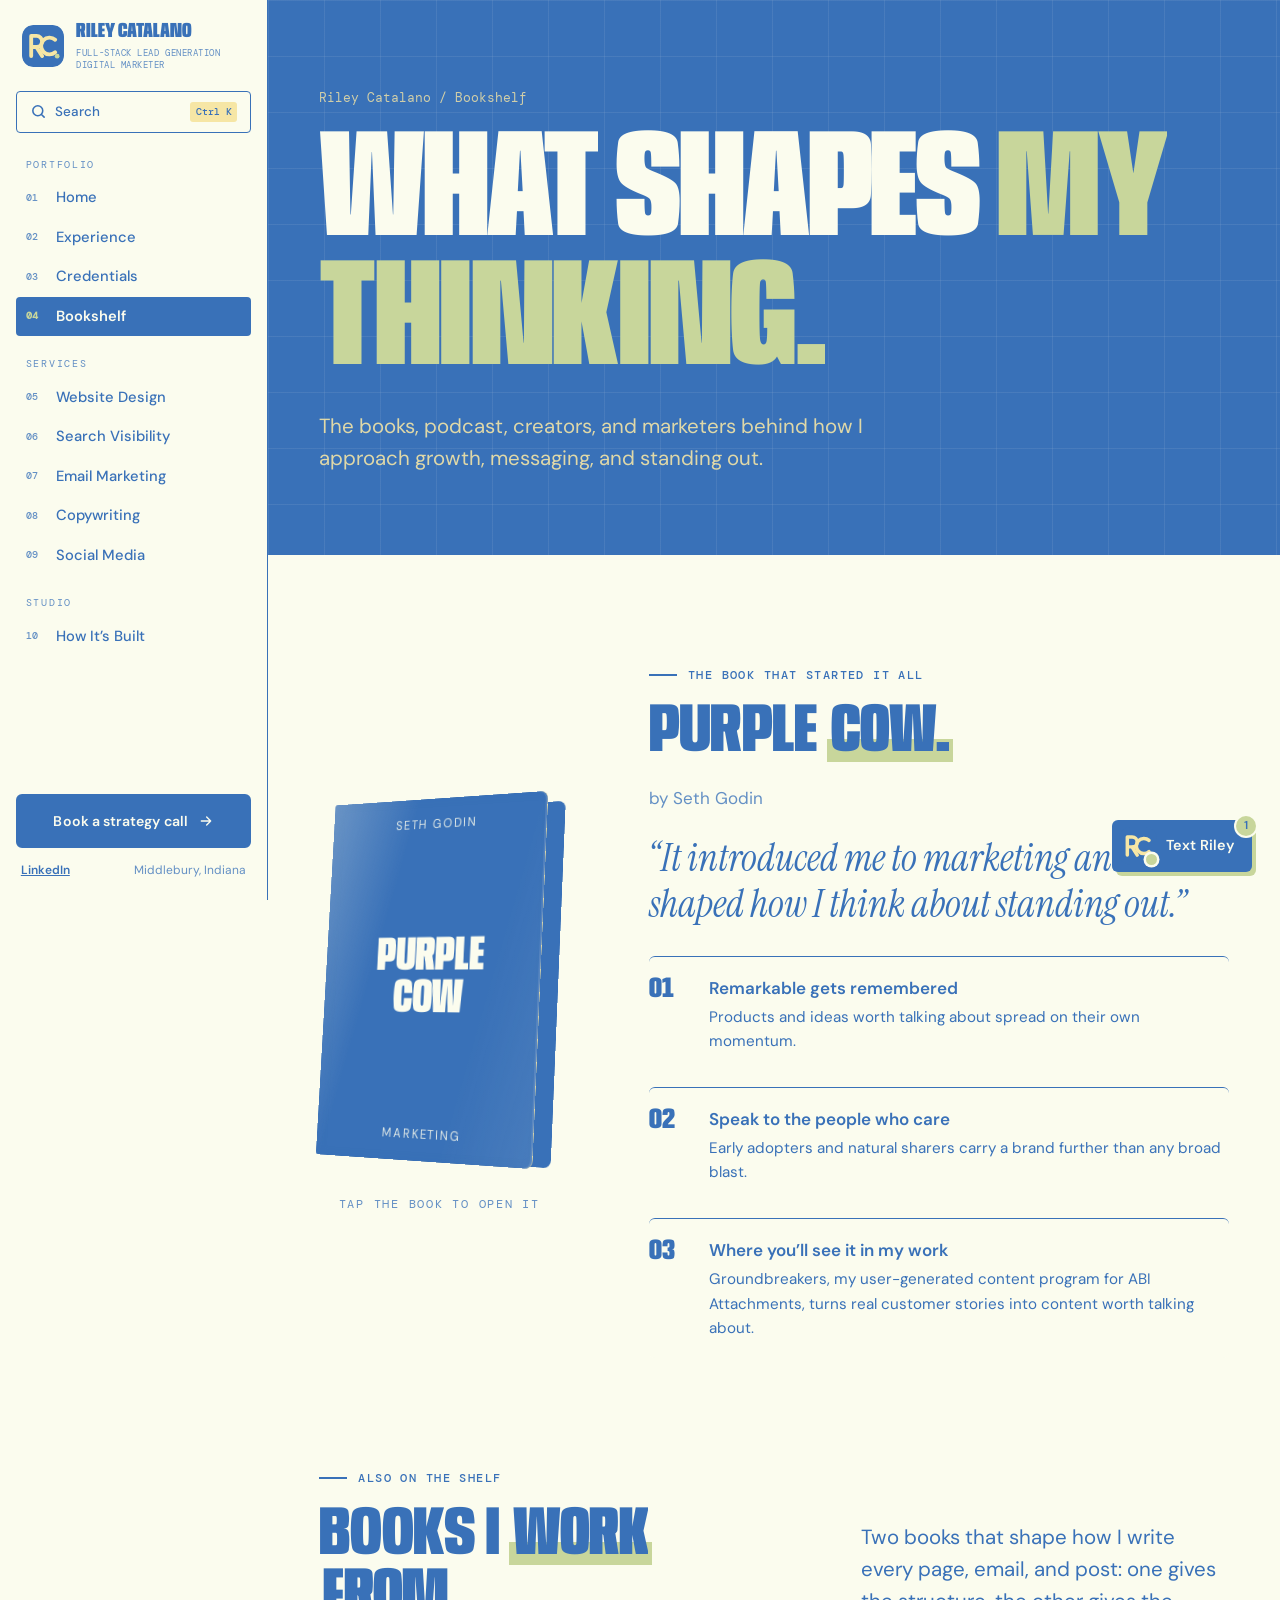
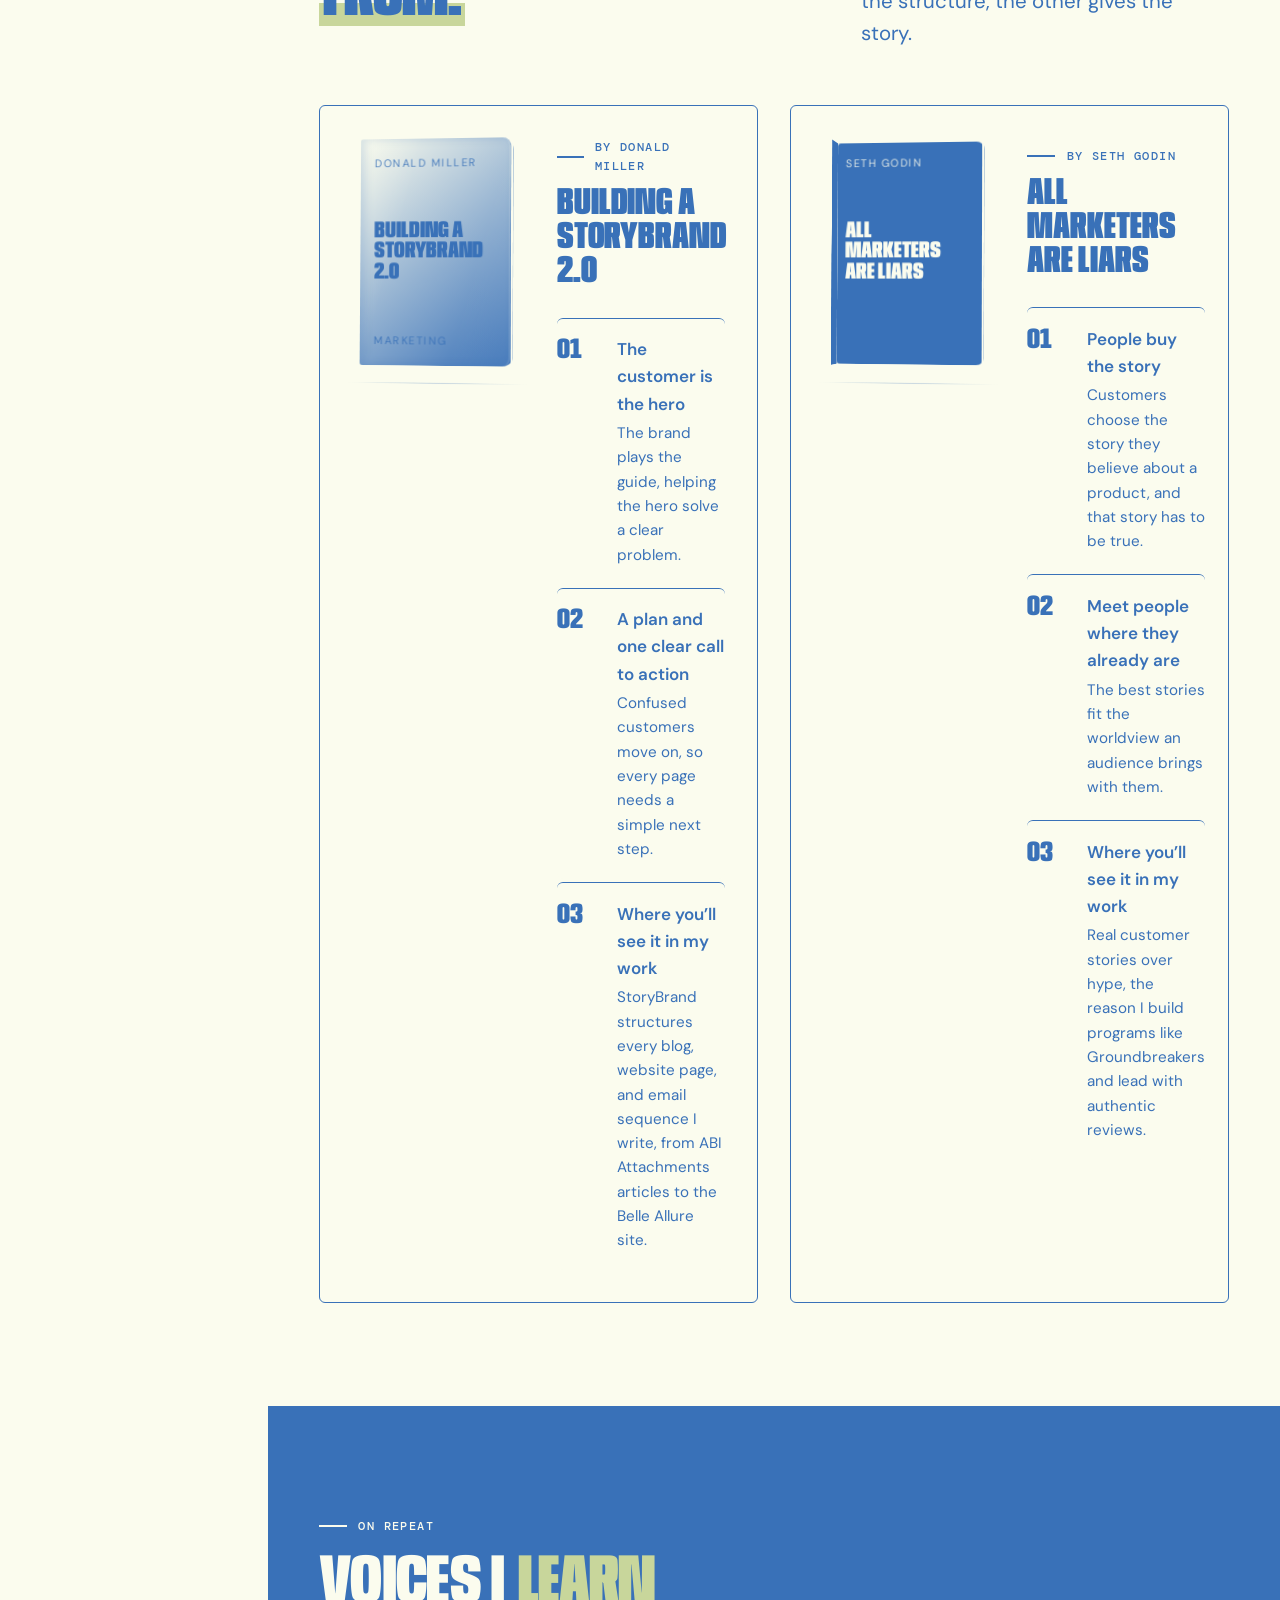
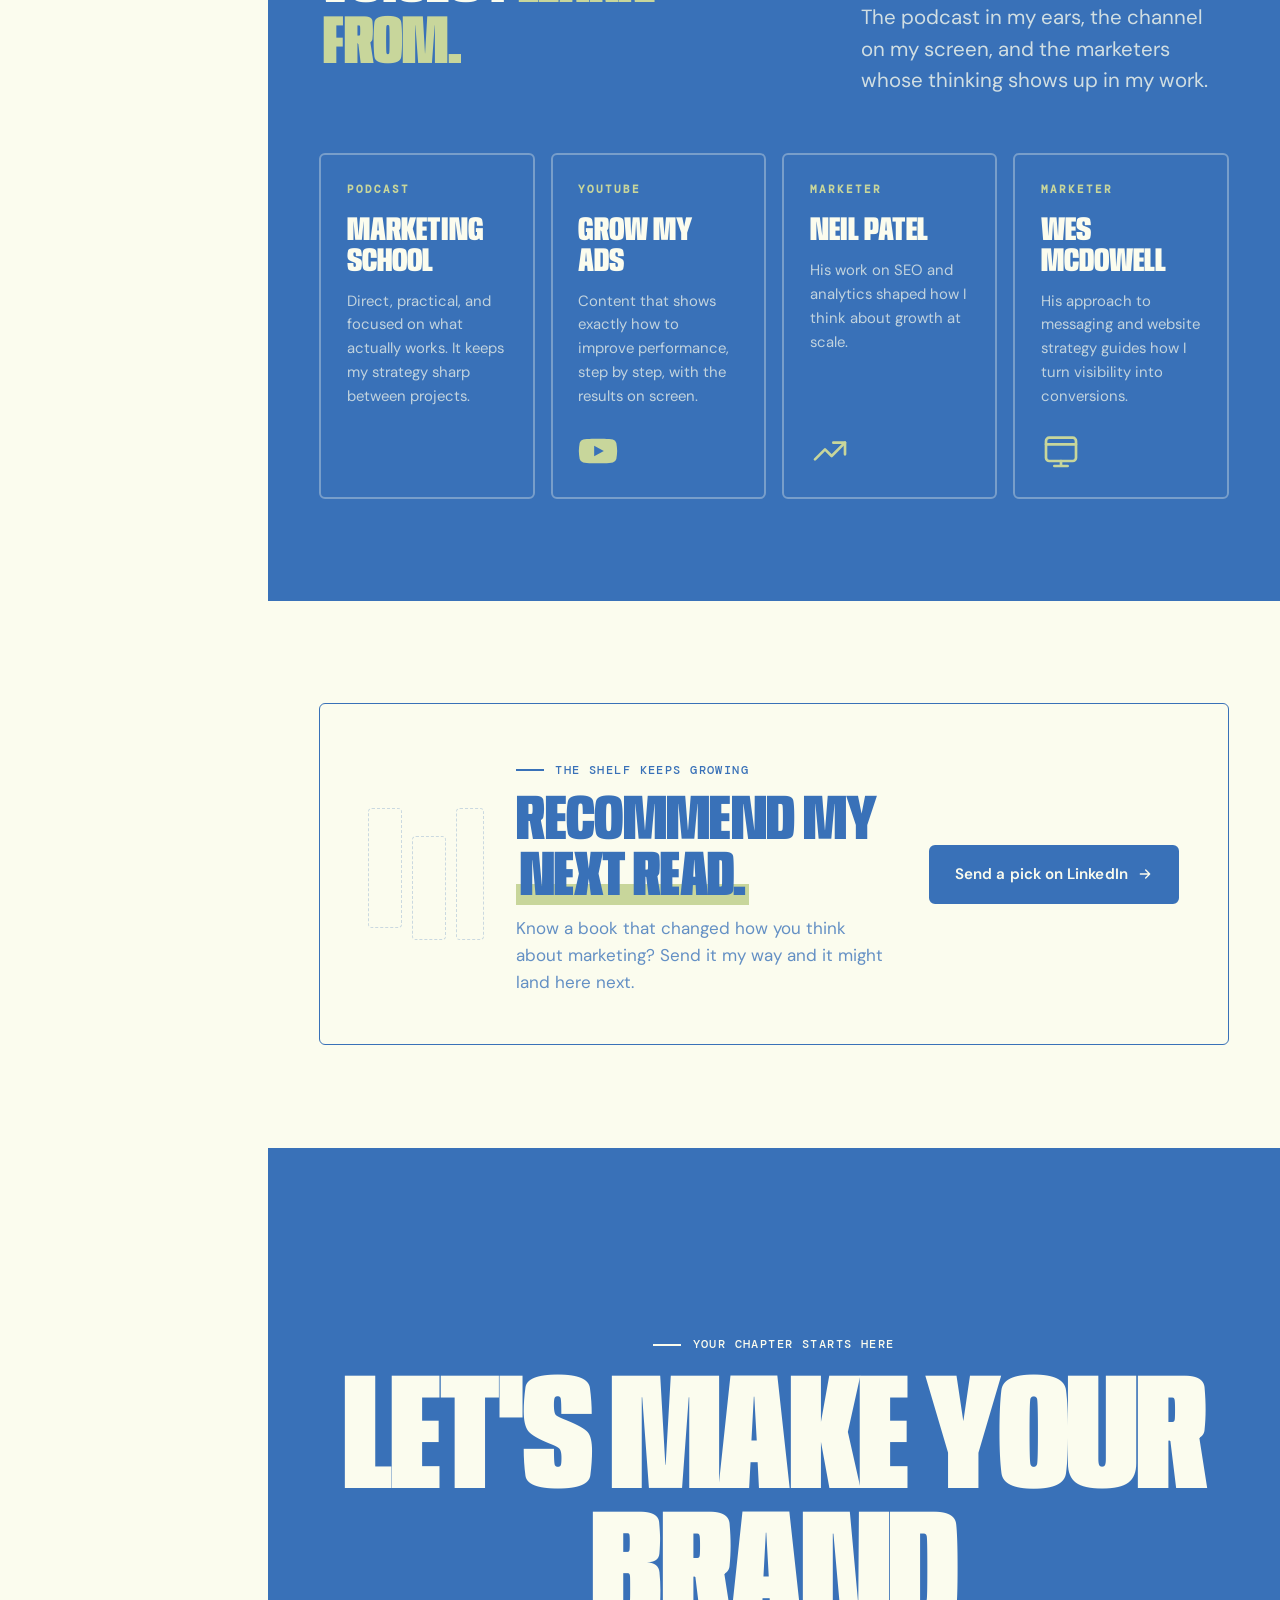
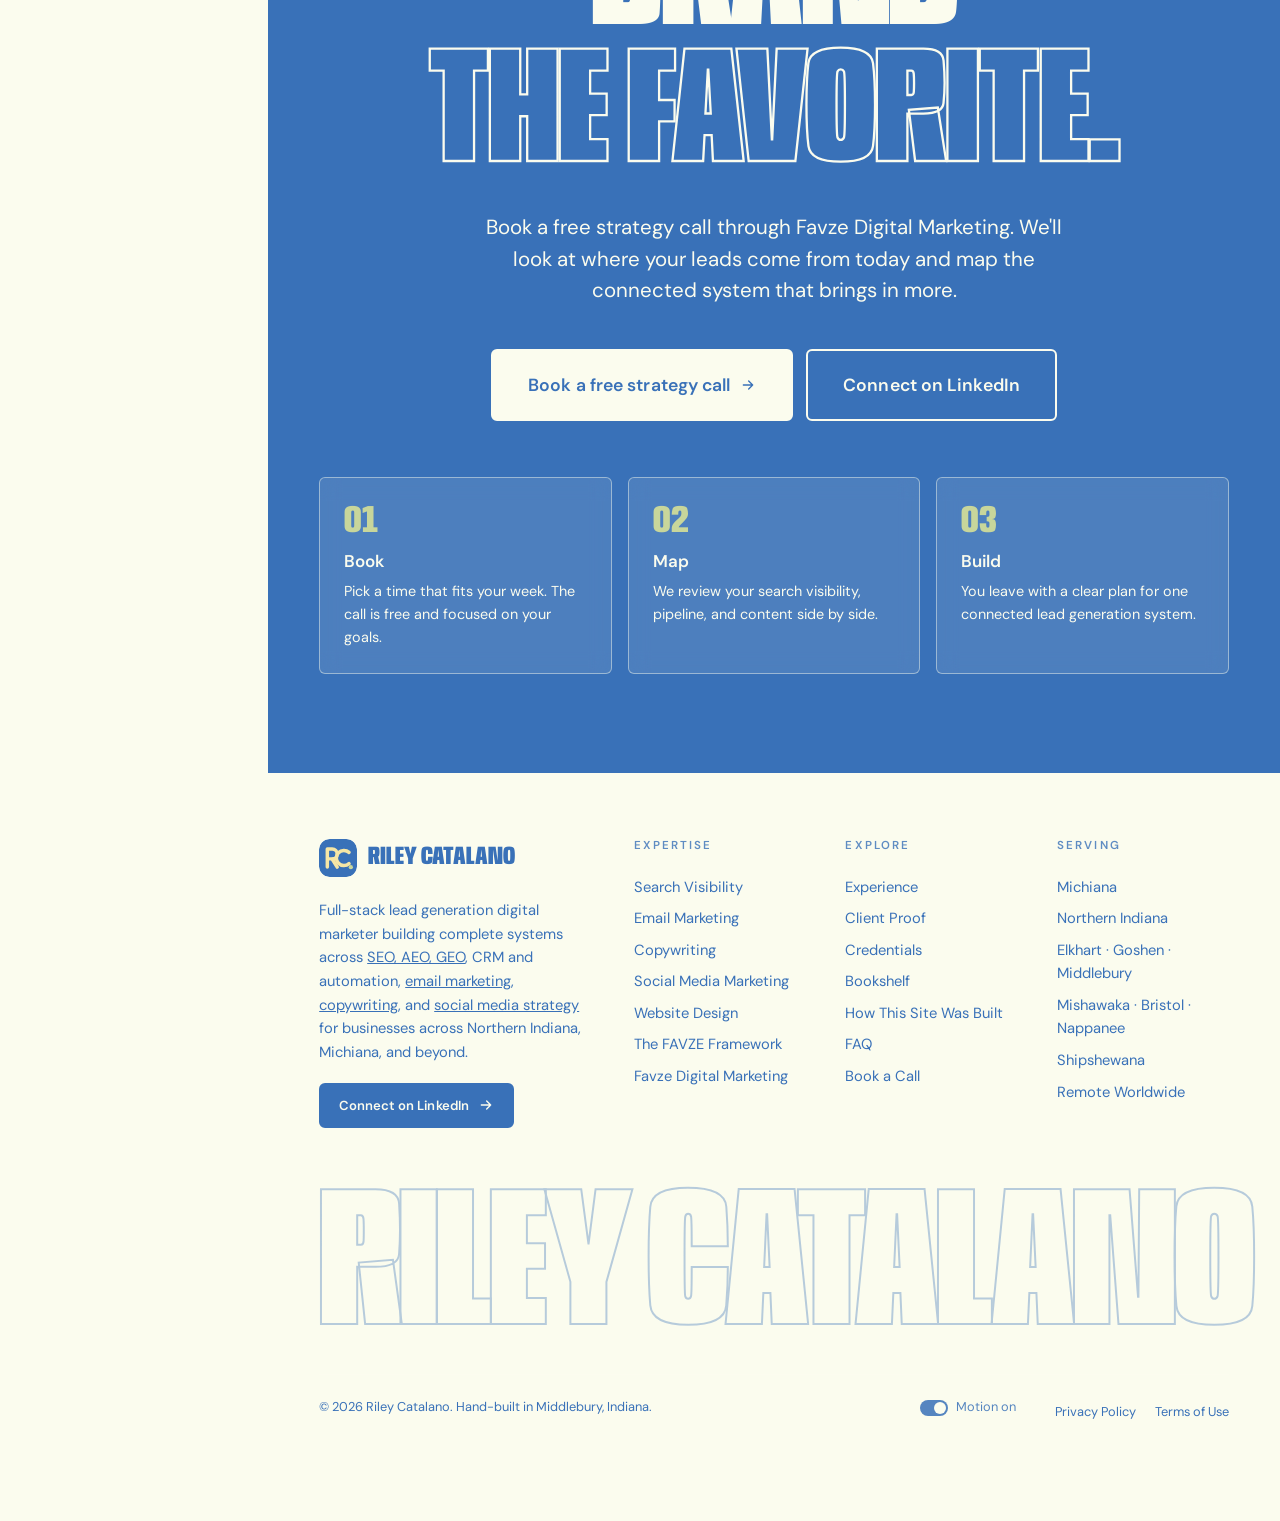
==== commit e66d98f2: "Business redesign: sidebar navigation, lean homepage, new Experience page - Fixed left sidebar on ev" ====
--- a/bookshelf.html
+++ b/bookshelf.html
@@ -142,40 +142,22 @@
 <div class="cursor-ring" aria-hidden="true"><span></span></div>
 <div class="cursor" aria-hidden="true"></div>
 
-<header class="nav" role="banner">
-  <a href="/" class="nav-logo" aria-label="Riley Catalano, home"><svg class="rc-mark" viewBox="0 0 48 48" aria-hidden="true" focusable="false"><rect width="48" height="48" rx="13" fill="#3971B8"/><g fill="none" stroke="#F6E6A5" stroke-width="4.4" stroke-linecap="round" stroke-linejoin="round"><path d="M10.5 35.5V12.5h6.2a6.3 6.3 0 0 1 0 12.6h-6.2M16.4 25.1l6.6 10.4"/><path d="M37.92 16.87A9.6 9.6 0 1 0 37.92 31.13"/></g><circle cx="40.2" cy="35.6" r="2.7" fill="#C8D69B"/></svg>Riley Catalano</a>
-  <nav aria-label="Primary">
-    <ul class="nav-links">
-      <li><a href="/#experience">Experience</a></li>
-      <li><a href="/#expertise">Expertise</a>
-        <div class="nav-drop">
-          <a href="/search-visibility">Search Visibility <small>SEO · AEO · GEO</small></a>
-          <a href="/email-marketing">Email Marketing <small>Automation</small></a>
-          <a href="/copywriting">Copywriting <small>Brand + Articles</small></a>
-          <a href="/social-media-marketing">Social Media <small>9 platforms</small></a>
-          <a href="/website-design">Website Design <small>Design + Build</small></a>
-        </div>
-      </li>
-      <li class="hide-md"><a href="/#proof">Proof</a></li>
-      <li><a href="/certifications">Credentials</a></li>
-      <li><a href="/bookshelf" aria-current="page">Bookshelf</a></li>
-    </ul>
-  </nav>
-  <a href="/#book" class="btn btn-sm" data-magnetic=".25">Book a call <span class="arrow"><svg width="16" height="16" viewBox="0 0 24 24" fill="none" stroke="currentColor" stroke-width="2" stroke-linecap="round" stroke-linejoin="round" aria-hidden="true"><path d="M5 12h14M13 6l6 6-6 6"/></svg></span></a>
-  <button class="menu-btn" aria-label="Open menu" aria-expanded="false" aria-controls="mobile-menu"><span></span></button>
+<header class="topbar">
+  <a href="/" class="tb-brand" aria-label="Riley Catalano, home"><svg class="rc-mark" viewBox="0 0 48 48" aria-hidden="true" focusable="false"><rect width="48" height="48" rx="13" fill="#3971B8"/><g fill="none" stroke="#F6E6A5" stroke-width="4.4" stroke-linecap="round" stroke-linejoin="round"><path d="M10.5 35.5V12.5h6.2a6.3 6.3 0 0 1 0 12.6h-6.2M16.4 25.1l6.6 10.4"/><path d="M37.92 16.87A9.6 9.6 0 1 0 37.92 31.13"/></g><circle cx="40.2" cy="35.6" r="2.7" fill="#C8D69B"/></svg><b>Riley Catalano</b></a>
+  <button type="button" class="tb-search" data-search-open aria-label="Search the site"><svg viewBox="0 0 24 24" width="18" height="18" fill="none" stroke="currentColor" stroke-width="2.2" stroke-linecap="round" aria-hidden="true"><circle cx="11" cy="11" r="7"/><path d="M20 20l-3.5-3.5"/></svg></button>
+  <button class="menu-btn" aria-label="Open menu" aria-expanded="false" aria-controls="sidebar"><span></span></button>
 </header>
-
-<div class="mobile-menu" id="mobile-menu">
-  <a href="/#experience">Experience</a>
-  <a href="/#expertise">Expertise</a>
-  <a href="/#proof">Proof</a>
-  <a href="/certifications">Credentials</a>
-  <a href="/bookshelf">Bookshelf</a>
-  <a href="/#book">Book a call</a>
-  <div class="mm-sub">
-    <a href="/search-visibility">Search Visibility</a><a href="/email-marketing">Email Marketing</a><a href="/copywriting">Copywriting</a><a href="/social-media-marketing">Social Media</a><a href="/website-design">Website Design</a>
-  </div>
-</div>
+<aside class="sidebar" id="sidebar" aria-label="Site navigation">
+  <a href="/" class="sb-brand" aria-label="Riley Catalano, home"><svg class="rc-mark" viewBox="0 0 48 48" aria-hidden="true" focusable="false"><rect width="48" height="48" rx="13" fill="#3971B8"/><g fill="none" stroke="#F6E6A5" stroke-width="4.4" stroke-linecap="round" stroke-linejoin="round"><path d="M10.5 35.5V12.5h6.2a6.3 6.3 0 0 1 0 12.6h-6.2M16.4 25.1l6.6 10.4"/><path d="M37.92 16.87A9.6 9.6 0 1 0 37.92 31.13"/></g><circle cx="40.2" cy="35.6" r="2.7" fill="#C8D69B"/></svg><span><b>Riley Catalano</b><small>Full-Stack Lead Generation Digital Marketer</small></span></a>
+  <div class="sb-search" data-search-slot></div>
+  <nav class="sb-nav" aria-label="Primary"><p class="sb-k">Portfolio</p><ul><li><a href="/"><i>01</i><span>Home</span></a></li><li><a href="/experience"><i>02</i><span>Experience</span></a></li><li><a href="/certifications"><i>03</i><span>Credentials</span></a></li><li><a href="/bookshelf" aria-current="page"><i>04</i><span>Bookshelf</span></a></li></ul><p class="sb-k">Services</p><ul><li><a href="/website-design"><i>05</i><span>Website Design</span></a></li><li><a href="/search-visibility"><i>06</i><span>Search Visibility</span></a></li><li><a href="/email-marketing"><i>07</i><span>Email Marketing</span></a></li><li><a href="/copywriting"><i>08</i><span>Copywriting</span></a></li><li><a href="/social-media-marketing"><i>09</i><span>Social Media</span></a></li></ul><p class="sb-k">Studio</p><ul><li><a href="/how-its-built"><i>10</i><span>How It’s Built</span></a></li></ul></nav>
+  <div class="sb-toc" hidden><p class="sb-k">On this page</p><ul></ul></div>
+  <div class="sb-foot">
+    <a href="https://favze.com/free-consultation" class="btn sb-cta">Book a strategy call <span class="arrow"><svg width="16" height="16" viewBox="0 0 24 24" fill="none" stroke="currentColor" stroke-width="2" stroke-linecap="round" stroke-linejoin="round" aria-hidden="true"><path d="M5 12h14M13 6l6 6-6 6"/></svg></span></a>
+    <p class="sb-meta"><a href="https://www.linkedin.com/in/rileycatalano/" target="_blank" rel="noopener noreferrer">LinkedIn</a><span>Middlebury, Indiana</span></p>
+  </div>
+</aside>
+<div class="sb-scrim" aria-hidden="true"></div>
 
 <main id="main">
 <section class="page-hero" data-theme="dark" aria-labelledby="ph-title">
@@ -310,12 +292,12 @@
       </div>
       <div class="col">
         <h4>Explore</h4>
-        <a href="/#experience">Experience</a>
-        <a href="/#proof">Client Proof</a>
+        <a href="/experience">Experience</a>
+        <a href="/experience#proof">Client Proof</a>
         <a href="/certifications">Credentials</a>
         <a href="/bookshelf">Bookshelf</a>
         <a href="/how-its-built">How This Site Was Built</a>
-        <a href="/#faq">FAQ</a>
+        <a href="/experience#faq">FAQ</a>
         <a href="/#book">Book a Call</a>
       </div>
       <div class="col">
--- a/assets/css/site.css
+++ b/assets/css/site.css
@@ -1817,3 +1817,159 @@
 
 /* Readable body copy on Vanilla: a touch heavier */
 .zone-v .lead,.zone-v p{font-weight:500}
+
+/* =========================================================
+   BUSINESS LAYER: sidebar navigation + editorial homepage.
+   Corporate structure (numbered sections, ruled grids, one
+   column of navigation) with creative type moments kept in
+   the hero, highlights, and finale. Four brand colors only.
+   Body copy sits on Ivory or on Celtic Blue for contrast.
+   ========================================================= */
+:root{--sb:268px}
+.cursor,.cursor-ring{display:none!important}
+html{scroll-padding-top:24px}
+
+/* ---------- Sidebar ---------- */
+.sidebar{position:fixed;inset:0 auto 0 0;width:var(--sb);z-index:850;display:flex;flex-direction:column;gap:0;padding:22px 16px 20px;background:var(--ivory);border-right:1.5px solid var(--celtic);overflow-y:auto;overscroll-behavior:contain;scrollbar-width:thin}
+.sb-brand{display:flex;align-items:center;gap:.75rem;text-decoration:none;color:var(--celtic);padding:0 .4rem}
+.sb-brand .rc-mark{width:42px;height:42px;border-radius:11px}
+.sb-brand b{display:block;font-family:var(--display);font-weight:900;font-stretch:62%;text-transform:uppercase;font-size:1.3rem;line-height:.95}
+.sb-brand small{display:block;margin-top:.3rem;font-family:var(--mono);font-size:.56rem;letter-spacing:.06em;text-transform:uppercase;line-height:1.35;color:var(--muted)}
+.sb-search{margin:20px 0 4px}
+.sb-search .sx-btn{width:100%;margin:0;justify-content:flex-start;height:42px;border-radius:4px!important;border:1.5px solid var(--celtic)!important;color:var(--celtic)!important;background:var(--ivory)!important}
+.sb-search .sx-btn kbd{margin-left:auto}
+.sb-search .sx-btn:hover{background:var(--vanilla)!important}
+.sb-k{font-family:var(--mono);font-size:.6rem;letter-spacing:.18em;text-transform:uppercase;color:var(--muted);margin:20px .6rem 6px}
+.sb-nav ul,.sb-toc ul{list-style:none}
+.sb-nav a{display:grid;grid-template-columns:30px 1fr;align-items:center;padding:.5rem .6rem;border-radius:4px;color:var(--celtic);text-decoration:none;font-size:.92rem;font-weight:500;transition:background .2s,color .2s}
+.sb-nav a i{font-style:normal;font-family:var(--mono);font-size:.64rem;color:var(--muted)}
+.sb-nav a:hover{background:var(--vanilla)}
+.sb-nav a[aria-current="page"]{background:var(--celtic);color:var(--ivory);font-weight:600}
+.sb-nav a[aria-current="page"] i{color:var(--tea)}
+.sb-toc ul{margin:2px 0 0 .6rem;border-left:1.5px solid var(--line)}
+.sb-toc a{display:block;padding:.32rem .8rem;margin-left:-1.5px;border-left:1.5px solid transparent;color:var(--celtic);text-decoration:none;font-size:.84rem}
+.sb-toc a:hover{background:var(--vanilla)}
+.sb-toc a.is-active{border-left-color:var(--celtic);font-weight:700}
+.sb-foot{margin-top:auto;padding-top:22px;display:grid;gap:.8rem}
+.sb-cta{justify-content:center;width:100%;padding:.85rem 1rem!important;font-size:.88rem!important}
+.sb-meta{display:flex;justify-content:space-between;gap:.5rem;font-size:.75rem;color:var(--muted);padding:0 .3rem}
+.sb-meta a{color:var(--celtic);font-weight:600}
+.topbar,.sb-scrim{display:none}
+
+@media (min-width:1025px){
+  body{padding-left:var(--sb)}
+  .progress{left:var(--sb)!important;width:calc(100% - var(--sb))!important}
+  .menu-btn{display:none!important}
+}
+@media (max-width:1024px){
+  body{padding-top:60px}
+  .topbar{position:fixed;top:0;left:0;right:0;z-index:860;display:flex;align-items:center;gap:.6rem;height:60px;padding:0 max(16px,env(safe-area-inset-right,0px)) 0 max(16px,env(safe-area-inset-left,0px));background:var(--ivory);border-bottom:1.5px solid var(--celtic)}
+  .tb-brand{display:flex;align-items:center;gap:.6rem;text-decoration:none;color:var(--celtic);margin-right:auto}
+  .tb-brand .rc-mark{width:34px;height:34px;border-radius:9px}
+  .tb-brand b{font-family:var(--display);font-weight:900;font-stretch:62%;text-transform:uppercase;font-size:1.15rem}
+  .tb-search{width:42px;height:42px;display:grid;place-items:center;border-radius:4px;border:1.5px solid var(--celtic);color:var(--celtic)}
+  .menu-btn{display:grid!important;width:42px;height:42px;border-radius:4px!important}
+  .sidebar{width:min(320px,86vw);transform:translateX(-102%);transition:transform .35s var(--ease);box-shadow:none;z-index:900}
+  body.menu-open .sidebar{transform:none;box-shadow:8px 0 0 rgba(57,113,184,.25)}
+  .sb-scrim{display:block;position:fixed;inset:0;z-index:880;background:rgba(57,113,184,.35);opacity:0;pointer-events:none;transition:opacity .3s}
+  body.menu-open .sb-scrim{opacity:1;pointer-events:auto}
+  .progress{top:60px!important}
+}
+
+/* ---------- Page rhythm now that navigation is on the side ---------- */
+.section{padding-block:clamp(4.5rem,8vw,7rem)}
+.hero{padding-top:clamp(4rem,9vh,6rem)!important}
+.page-hero,#hero.svc-hero{padding-top:clamp(3.5rem,7vw,5.5rem)!important}
+.kinetic{font-size:clamp(3.6rem,11.5vw,12.5rem)}
+.ticker{width:auto!important;margin-left:0!important;margin-right:0!important}
+.h2{font-size:clamp(2.5rem,5.4vw,4.8rem)}
+
+/* Highlighted words: solid blue with a Tea Green marker stroke */
+.h2 em,.stitle em,.teaser h3 em,.teaser-cert h3 em,.teaser-books h3 em,.chapter h3 em,.wd-build-copy h3 em{color:var(--celtic)!important;-webkit-text-fill-color:var(--celtic)!important;-webkit-text-stroke:0!important;background:linear-gradient(transparent 60%,var(--tea) 60%,var(--tea) 92%,transparent 92%)!important;-webkit-box-decoration-break:clone;box-decoration-break:clone;padding:0 .06em}
+.dark .h2 em,.section.dark .h2 em,.proof-sec .h2 em,.proof-nums .h2 em,.page-hero h1 em,#hero.svc-hero .hname span{color:var(--tea)!important;-webkit-text-fill-color:var(--tea)!important;-webkit-text-stroke:0!important;background:none!important}
+
+/* ---------- Homepage sections ---------- */
+.hm-label{display:flex;align-items:center;gap:.8rem;margin-bottom:clamp(1.8rem,4vw,2.8rem);padding-bottom:.85rem;border-bottom:1.5px solid currentColor;font-family:var(--mono);font-size:.72rem;letter-spacing:.16em;text-transform:uppercase;color:var(--celtic)}
+.hm-label span{padding:.15rem .45rem;border-radius:3px;background:var(--celtic);color:var(--ivory)}
+.hm-alt{background:var(--vanilla)}
+.hm-split{display:grid;grid-template-columns:1fr 1fr;gap:clamp(2rem,5vw,5rem);align-items:start}
+.hm-split .h2{margin:0}
+.hm-copy .lead{max-width:56ch;margin:0;font-size:clamp(1.05rem,1.4vw,1.2rem)}
+.hm-facts{list-style:none;display:grid;grid-template-columns:repeat(3,1fr);margin-top:2.2rem;border-top:1.5px solid var(--celtic)}
+.hm-facts li{padding:1.1rem 1rem 0 0}
+.hm-facts li+li{padding-left:1rem;border-left:1px solid var(--line)}
+.hm-facts b{display:block;font-family:var(--display);font-weight:900;font-stretch:58%;font-size:clamp(2.6rem,4.4vw,3.6rem);line-height:.9}
+.hm-facts span{display:block;margin-top:.4rem;font-size:.86rem}
+.hm-head{display:flex;flex-wrap:wrap;justify-content:space-between;align-items:flex-end;gap:1.2rem 3rem;margin-bottom:clamp(1.8rem,4vw,2.6rem)}
+.hm-head .h2{margin:0}
+.hm-head .lead{max-width:44ch;margin:0}
+.hm-roles{list-style:none;background:var(--ivory);border:1.5px solid var(--celtic);border-radius:var(--r);overflow:hidden}
+.hm-roles li+li{border-top:1px solid var(--line)}
+.hm-roles a{display:grid;grid-template-columns:200px minmax(0,1.3fr) minmax(0,1fr) 28px;gap:1rem;align-items:center;padding:1.15rem 1.5rem;color:var(--celtic);text-decoration:none;transition:background .2s,color .2s}
+.hm-roles a:hover,.hm-roles a:focus-visible{background:var(--celtic);color:var(--ivory)}
+.hm-when{font-family:var(--mono);font-size:.74rem;letter-spacing:.04em;text-transform:uppercase}
+.hm-role{font-family:var(--display);font-weight:900;font-stretch:62%;text-transform:uppercase;font-size:clamp(1.25rem,1.9vw,1.6rem);line-height:.95}
+.hm-org{font-size:.92rem}
+.hm-go{justify-self:end;font-size:1.1rem;transition:transform .3s var(--ease)}
+.hm-roles a:hover .hm-go{transform:translateX(4px)}
+.hm-svcs{list-style:none;display:grid;grid-template-columns:repeat(3,1fr);border-top:1.5px solid var(--celtic);border-left:1.5px solid var(--celtic)}
+.hm-svcs li{display:flex;border-right:1.5px solid var(--celtic);border-bottom:1.5px solid var(--celtic)}
+.hm-svc{display:flex;flex-direction:column;gap:.7rem;width:100%;min-height:250px;padding:clamp(1.4rem,2.4vw,2rem);color:var(--celtic);text-decoration:none;background:var(--ivory);transition:background .25s,color .25s}
+.hm-n{font-family:var(--mono);font-size:.7rem;letter-spacing:.1em}
+.hm-svc h3{font-family:var(--display);font-weight:900;font-stretch:60%;text-transform:uppercase;font-size:clamp(1.7rem,2.6vw,2.3rem);line-height:.9}
+.hm-svc p{font-size:.94rem;max-width:34ch}
+.hm-more{margin-top:auto;display:inline-flex;align-items:center;gap:.4rem;font-weight:600;font-size:.88rem}
+.hm-svc:hover,.hm-svc:focus-visible{background:var(--celtic);color:var(--ivory)}
+.hm-svc:hover .arrow{transform:translateX(4px)}
+.hm-svc-feature{background:var(--celtic);color:var(--ivory)}
+.hm-svc-feature .hm-n{color:var(--tea)}
+.hm-svc-feature:hover,.hm-svc-feature:focus-visible{background:var(--ivory);color:var(--celtic)}
+.hm-proof{background:var(--celtic);color:var(--ivory)}
+.hm-proof .hm-label{color:var(--ivory)}
+.hm-proof .hm-label span{background:var(--ivory);color:var(--celtic)}
+.hm-quote{display:grid;grid-template-columns:1.35fr 1fr;gap:clamp(2rem,6vw,5.5rem);align-items:start}
+.hm-quote blockquote p{font-size:clamp(1.6rem,3.1vw,2.7rem);line-height:1.18;font-weight:500;letter-spacing:-.01em;text-wrap:balance}
+.hm-quote blockquote footer{margin-top:1.6rem;display:grid;gap:.15rem;font-size:.92rem}
+.hm-quote blockquote footer b{font-size:1rem}
+.hm-results{list-style:none;display:grid}
+.hm-results li{padding:1.1rem 0;border-top:1.5px solid rgba(251,252,238,.4)}
+.hm-results li:last-child{border-bottom:1.5px solid rgba(251,252,238,.4)}
+.hm-results b{display:block;font-family:var(--display);font-weight:900;font-stretch:58%;font-size:clamp(2.2rem,3.6vw,3rem);line-height:.9;color:var(--tea)}
+.hm-results span{display:block;margin-top:.35rem;font-size:.9rem}
+.hm-link{display:inline-flex;align-items:center;gap:.45rem;margin-top:2.4rem;font-weight:600;color:inherit;text-decoration:underline;text-decoration-thickness:2px;text-underline-offset:5px;text-decoration-color:var(--tea)}
+.hm-link:hover .arrow{transform:translateX(4px)}
+#learning .teasers{margin-top:0}
+.hero .hero-bottom .btn-ghost{color:var(--ivory)!important;border-color:var(--ivory)!important}
+
+/* Buttons on light grounds: ghost buttons keep visible text */
+.section:not(.dark):not(.proof-sec):not(.hm-proof) .btn-ghost,.zone-v .btn-ghost,.cloud-more .btn{color:var(--celtic)!important;border-color:var(--celtic)!important;box-shadow:none!important}
+
+/* Experience page jump links */
+.ph-jump{list-style:none;display:flex;flex-wrap:wrap;gap:.5rem;margin-top:2rem}
+.ph-jump a{display:inline-block;padding:.5rem .9rem;border:1.5px solid rgba(251,252,238,.6);border-radius:4px;color:var(--ivory);text-decoration:none;font-size:.88rem;font-weight:500;transition:background .2s,color .2s}
+.ph-jump a:hover{background:var(--ivory);color:var(--celtic)}
+
+@media (max-width:1100px){.hm-svcs{grid-template-columns:1fr 1fr}}
+@media (max-width:860px){
+  .hm-split,.hm-quote{grid-template-columns:1fr}
+  .hm-roles a{grid-template-columns:1fr 24px;gap:.25rem .8rem}
+  .hm-when,.hm-role,.hm-org{grid-column:1}
+  .hm-go{grid-column:2;grid-row:1 / span 3;align-self:center}
+}
+@media (max-width:600px){
+  .hm-svcs{grid-template-columns:1fr}
+  .hm-svc{min-height:0}
+  .hm-facts{grid-template-columns:1fr}
+  .hm-facts li+li{padding-left:0;border-left:0;border-top:1px solid var(--line)}
+}
+.finale .lead,.finale .eyebrow{color:var(--ivory)!important}
+.book-card{background:rgba(251,252,238,.1)!important;border:1.5px solid rgba(251,252,238,.45)!important;color:var(--ivory)!important}
+.book-card p,.book-card h4{color:var(--ivory)!important}
+.book-card b{color:var(--tea)!important}
+.s-l .pt-obj,.s-r .pt-obj{margin-left:0!important;margin-right:0!important;padding-inline:clamp(1rem,2.4vw,2rem)}
+.pt-obj{position:relative;z-index:2}
+.pt-pivot{background:var(--ivory)!important}
+.sb-search .sx-btn{width:100%!important;border-radius:4px!important;padding:0 .8rem!important;justify-content:flex-start!important;background:var(--ivory)!important}
+.sb-search .sx-btn span{display:inline!important}
+@media (max-width:1024px){.sb-search .sx-btn kbd{display:none!important}}
+@media (max-width:860px){.hero-stamp{display:none!important}}
